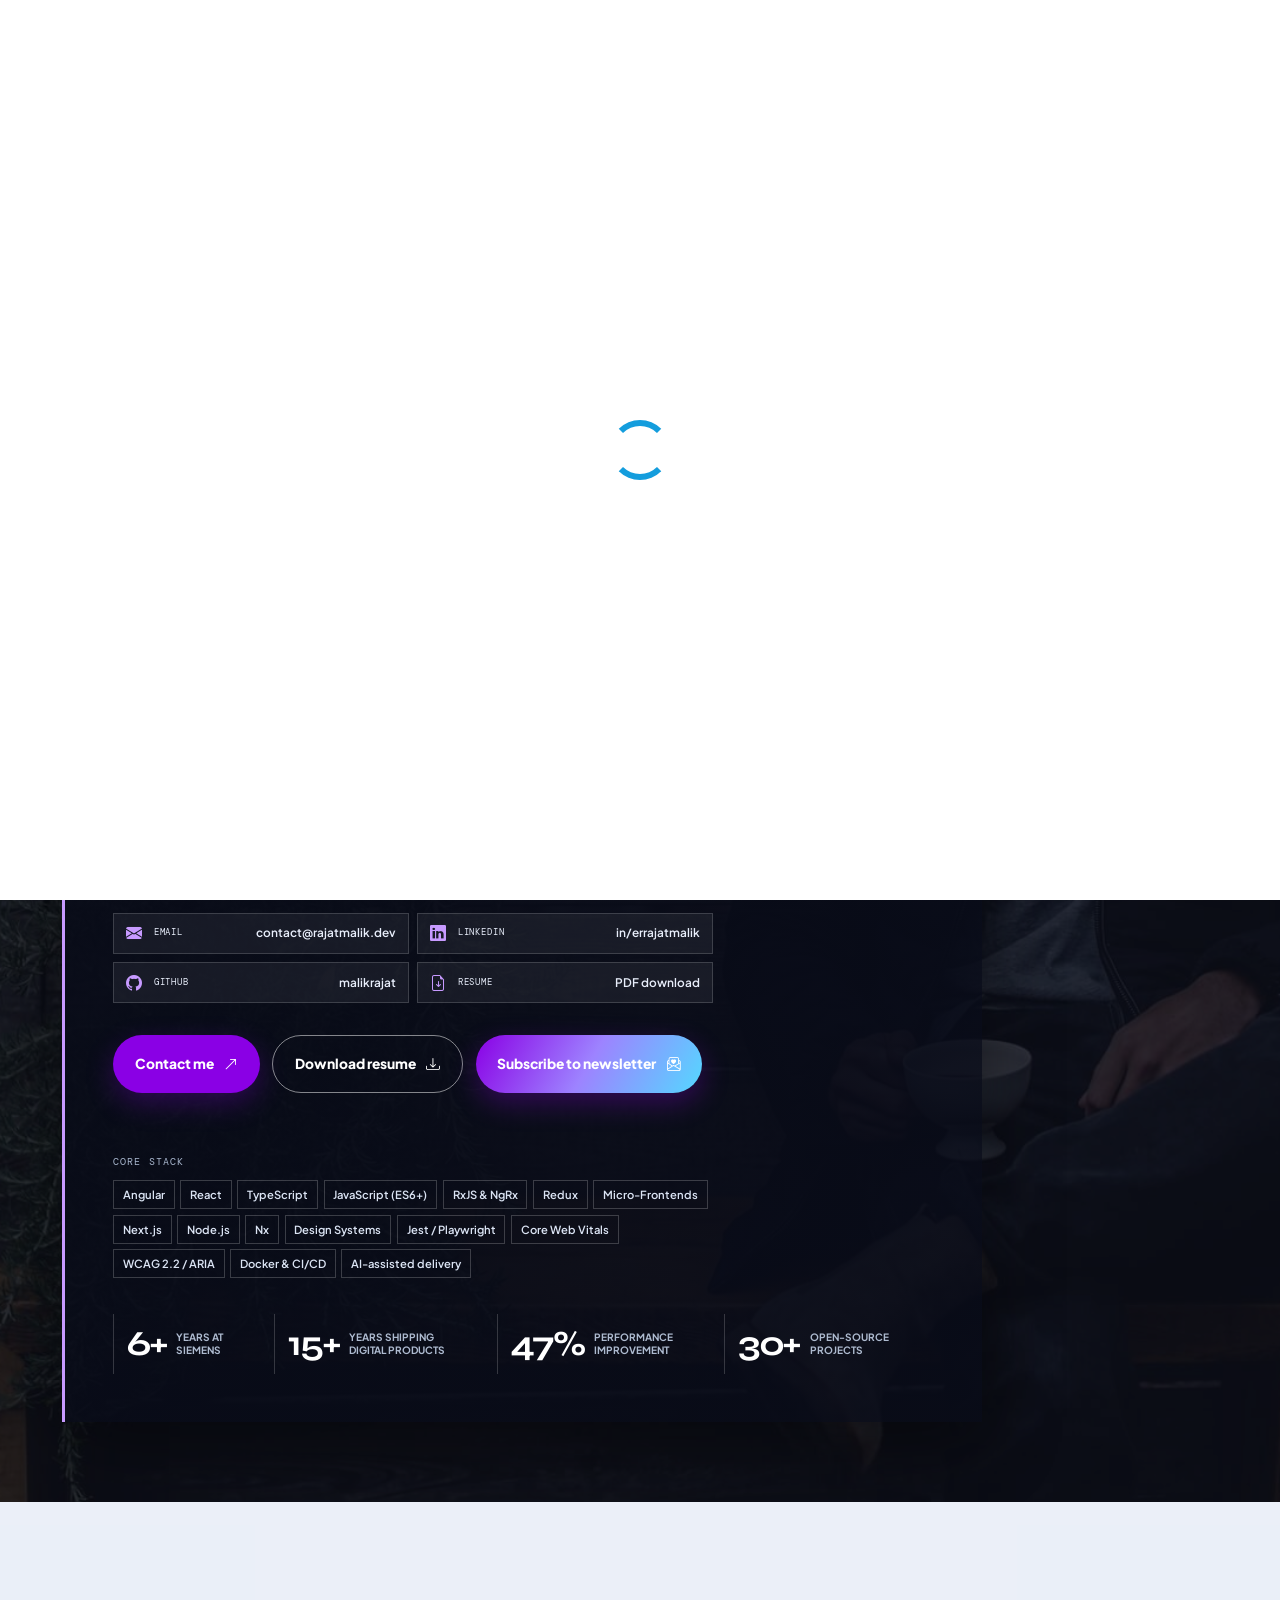
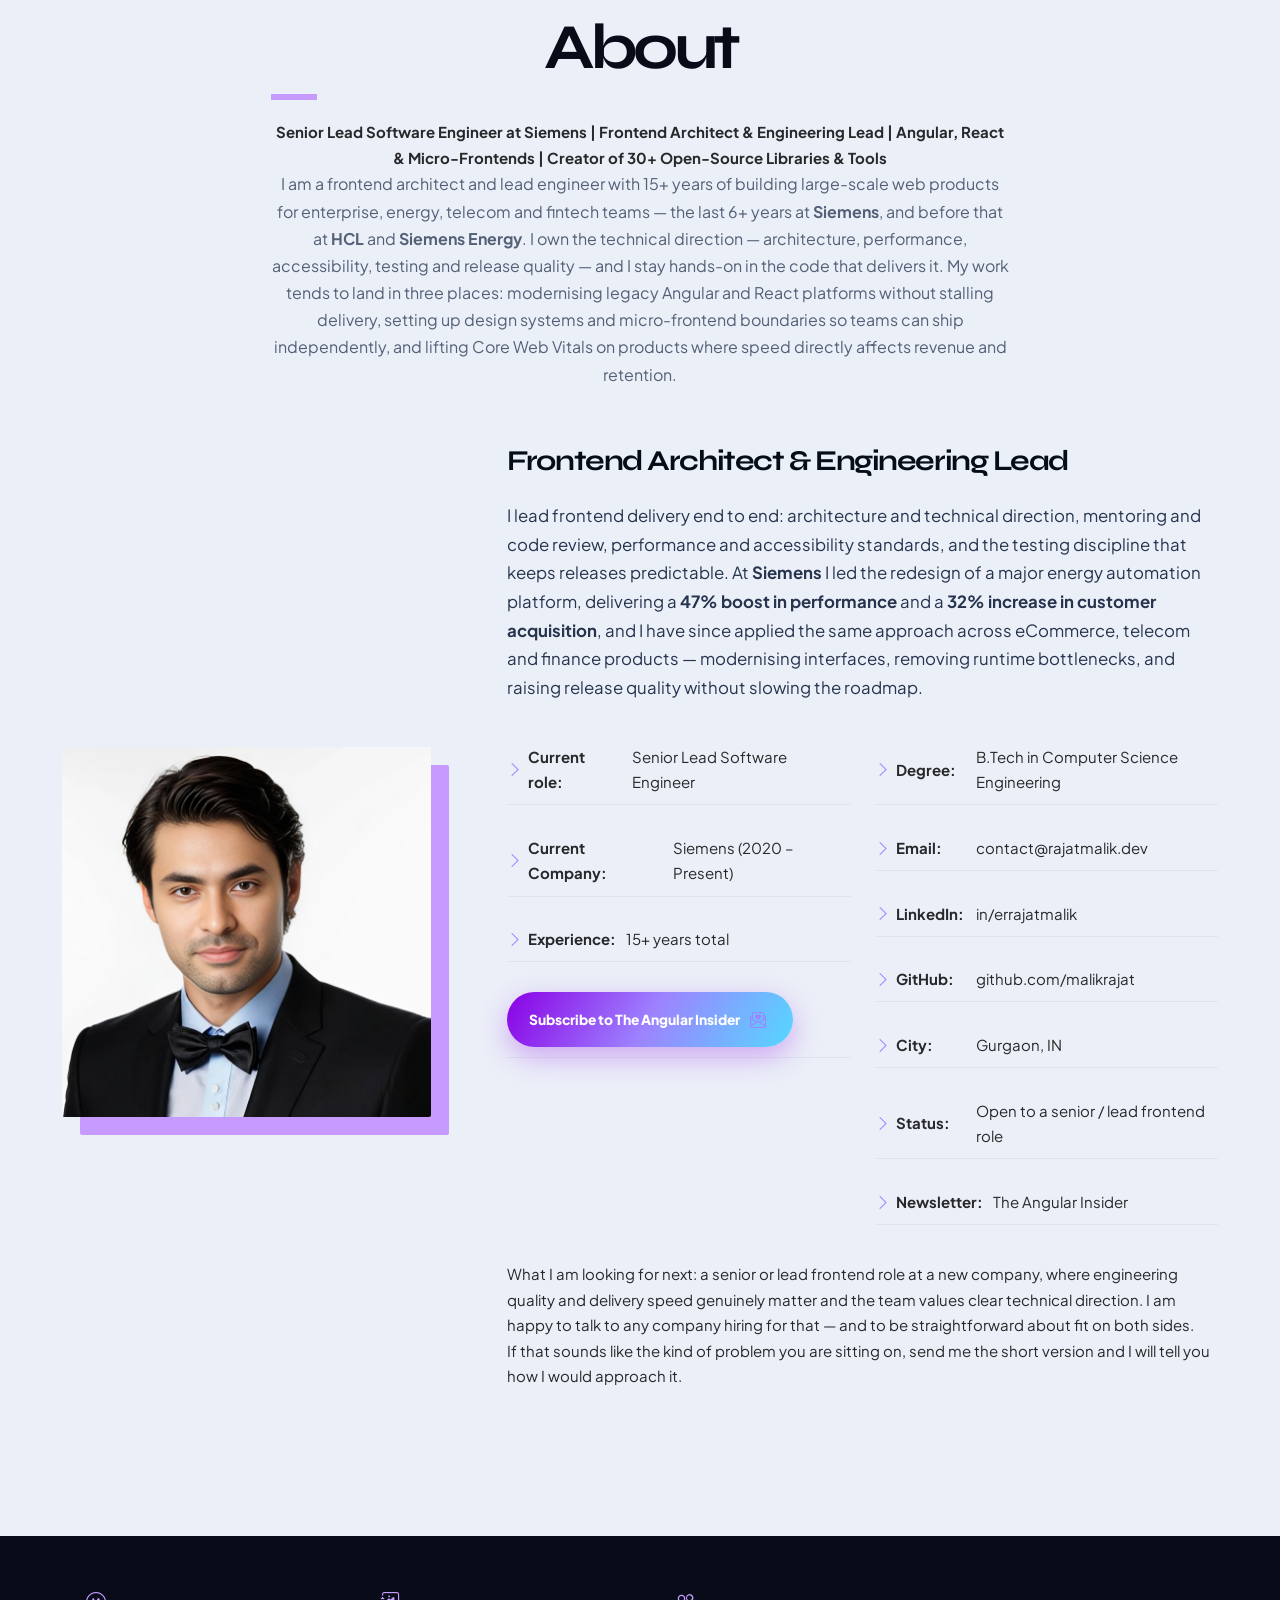
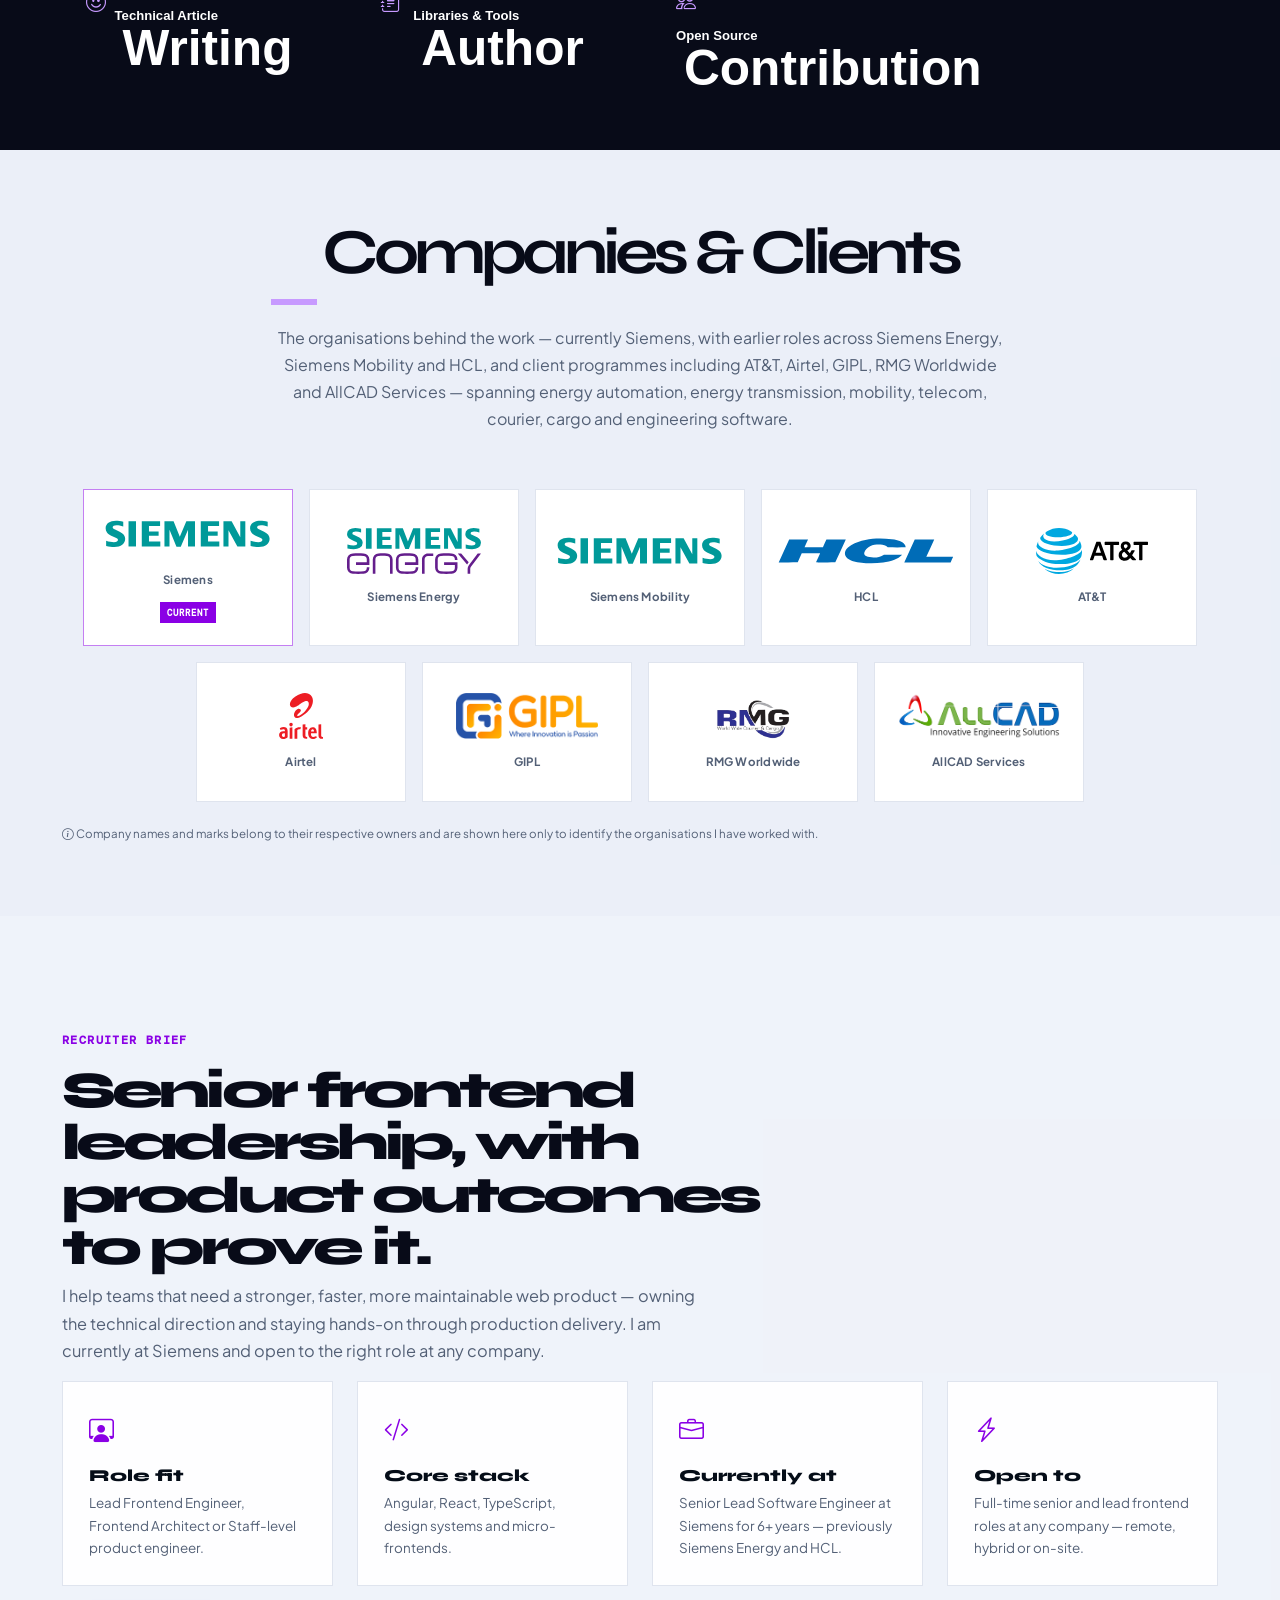
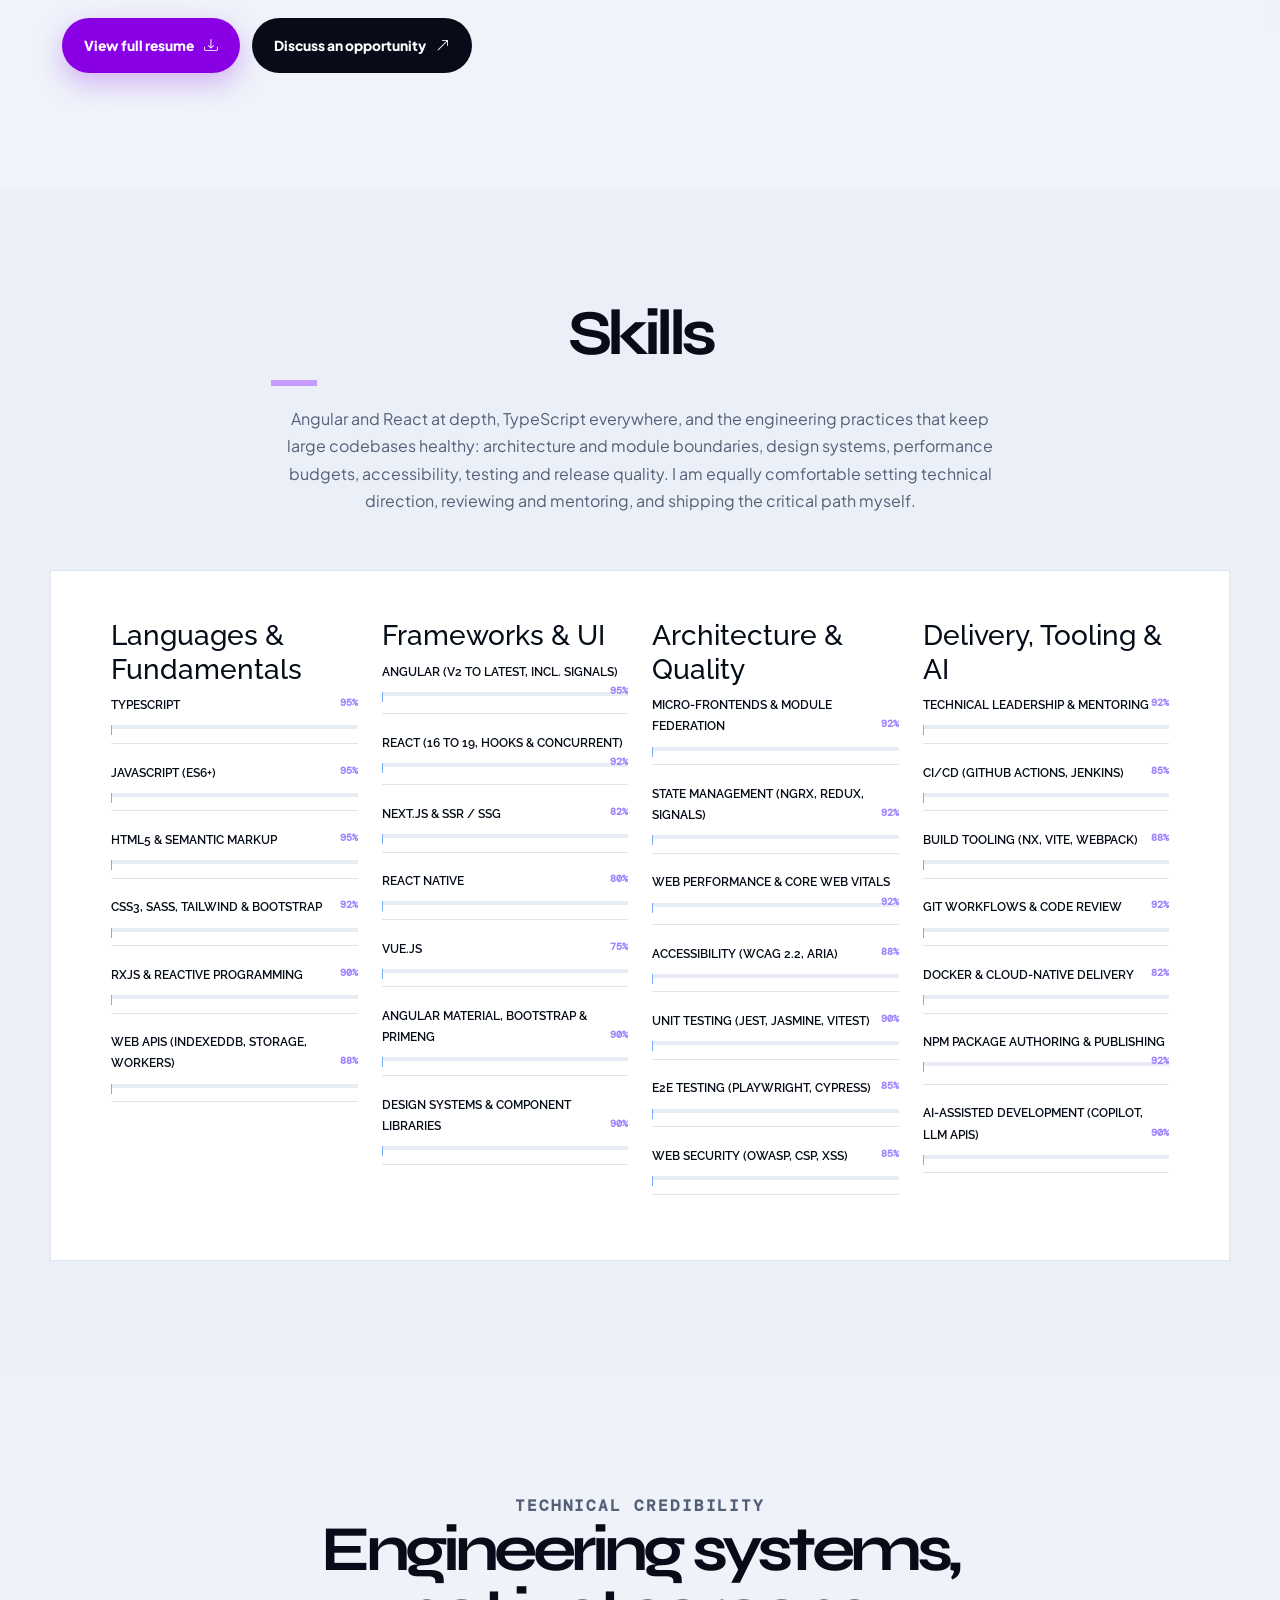
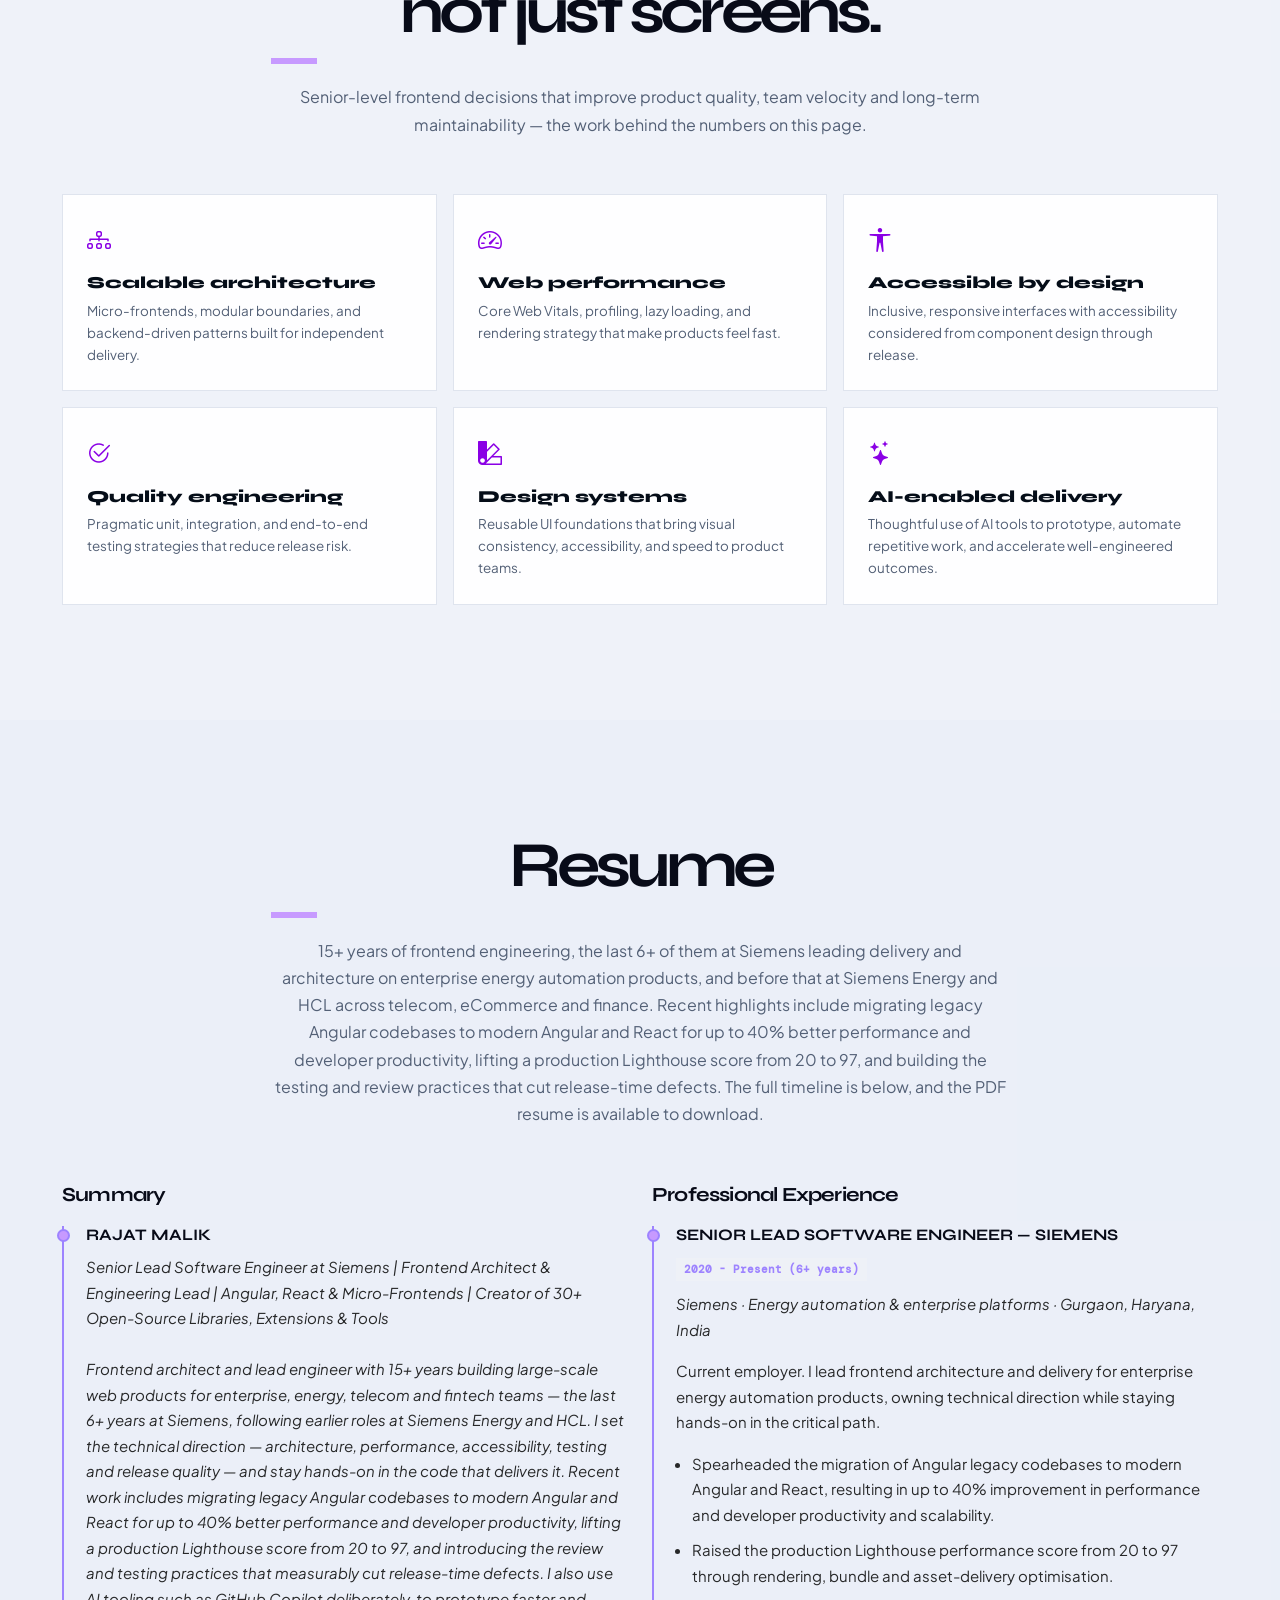
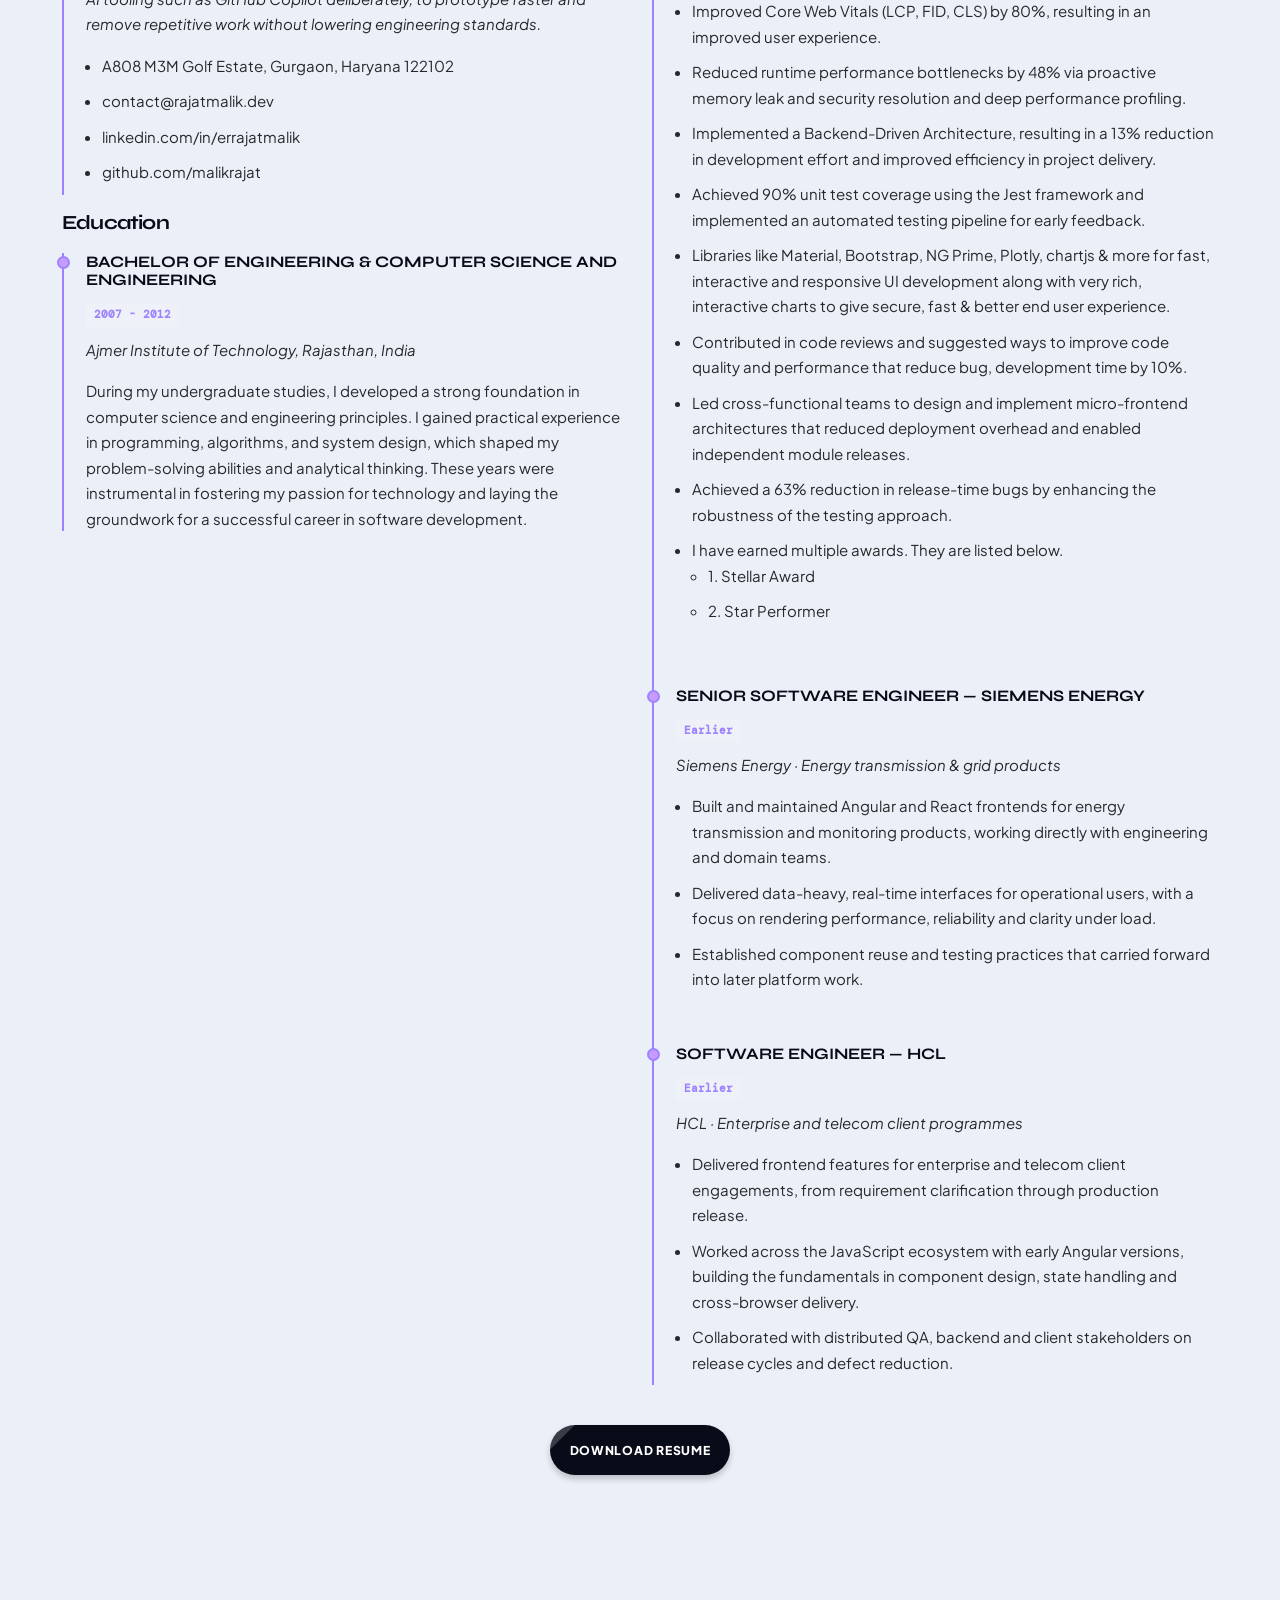
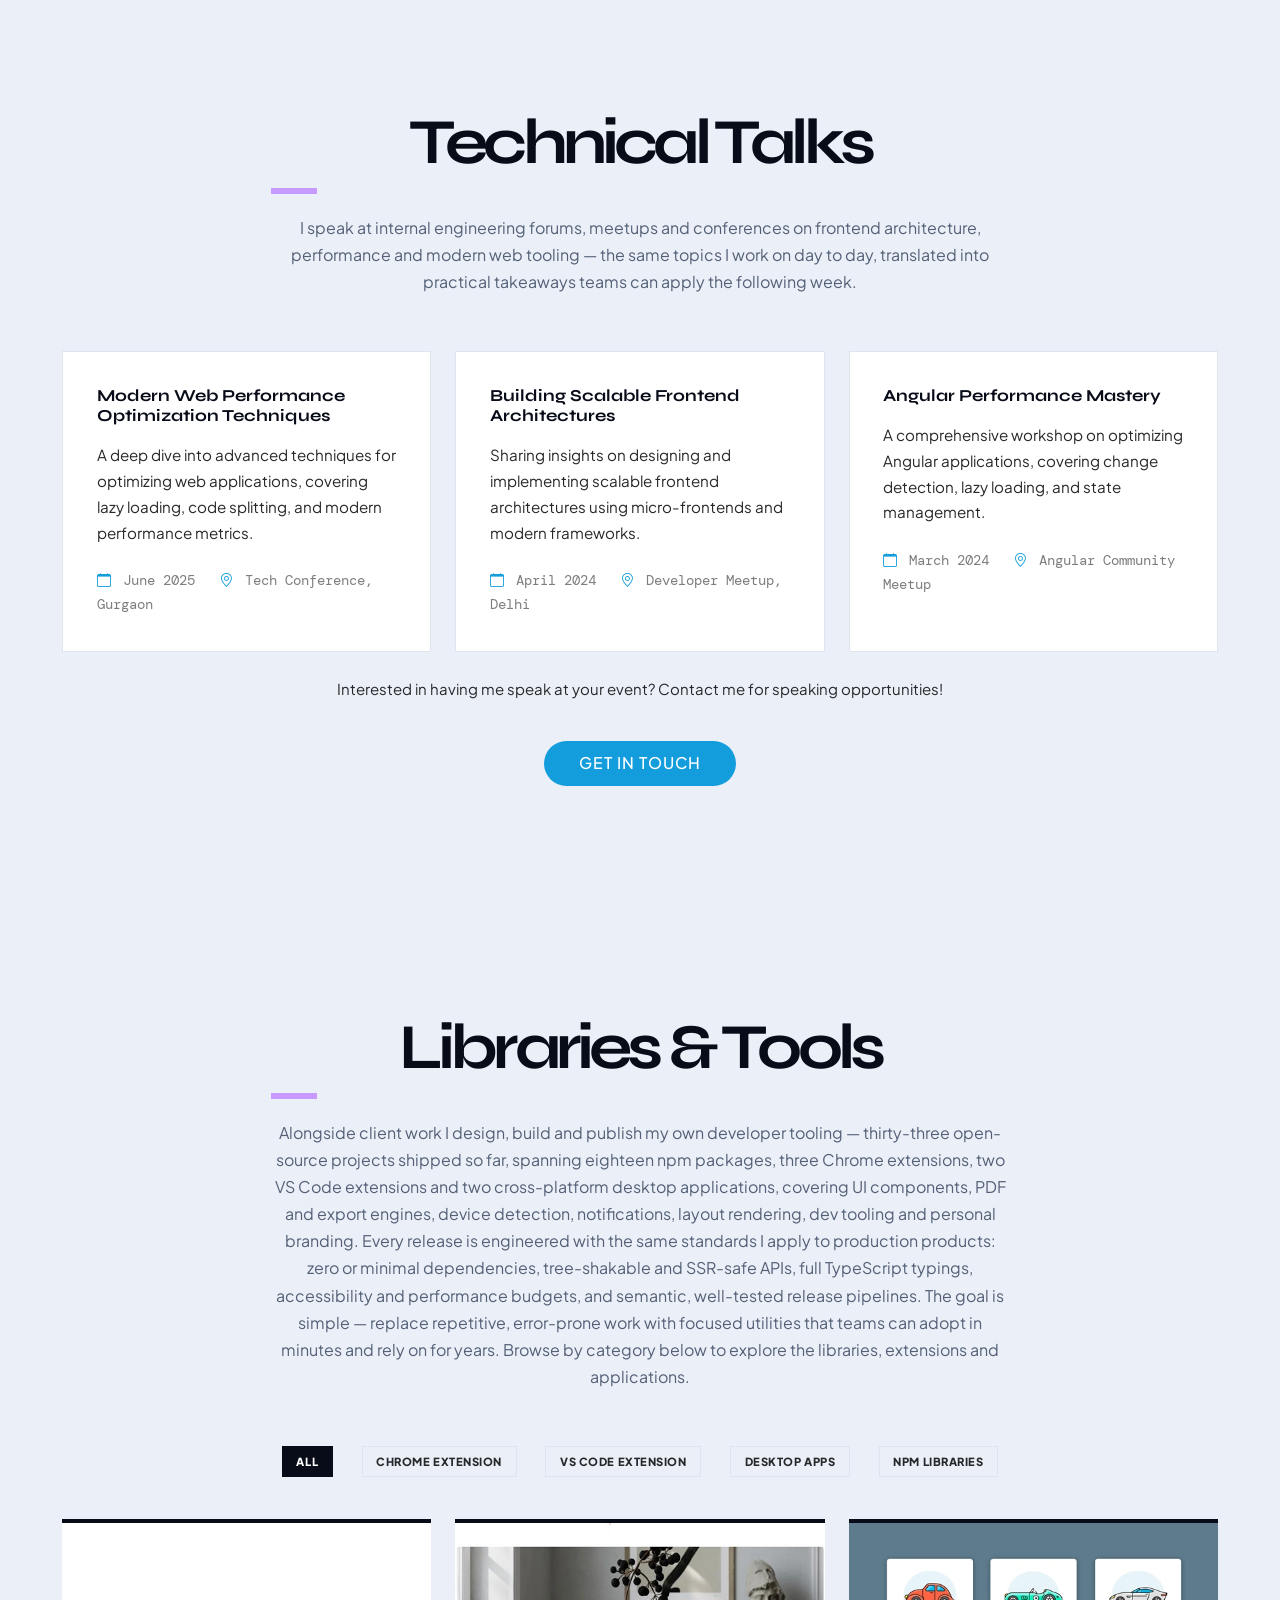
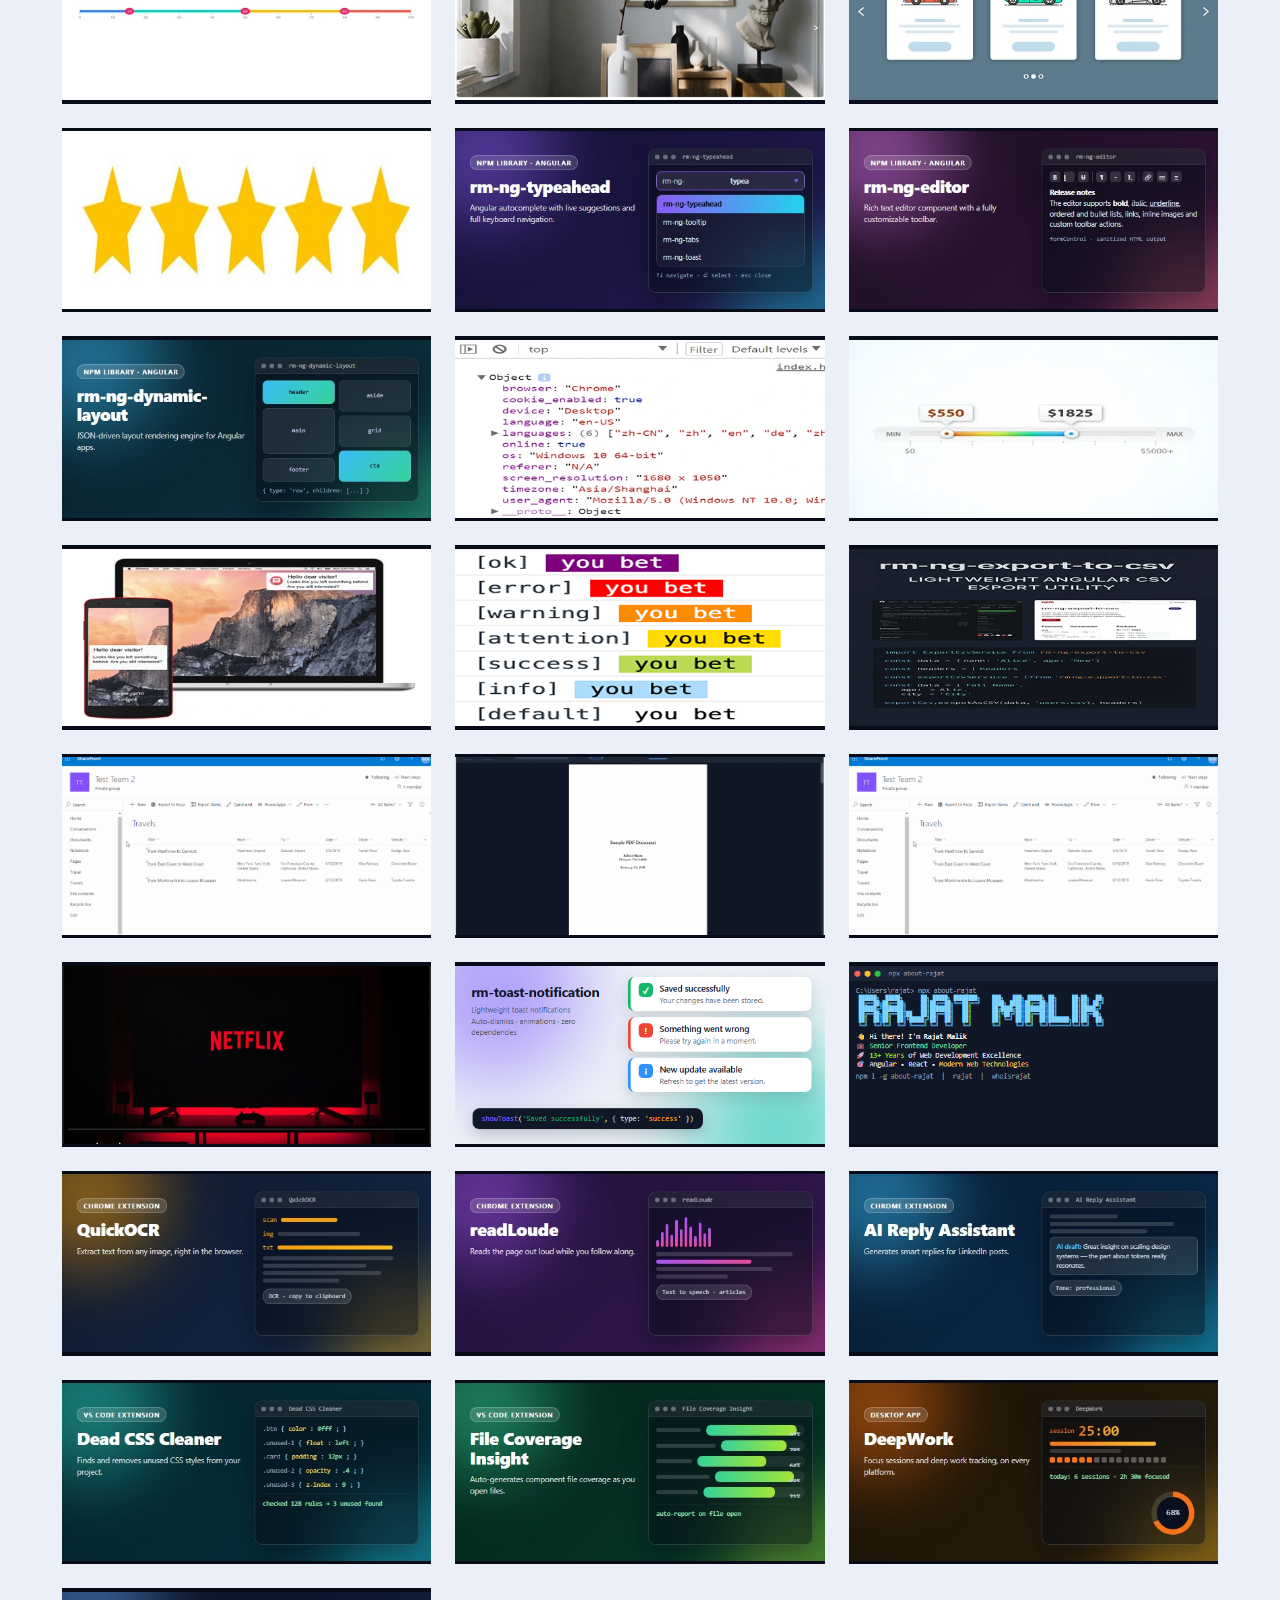
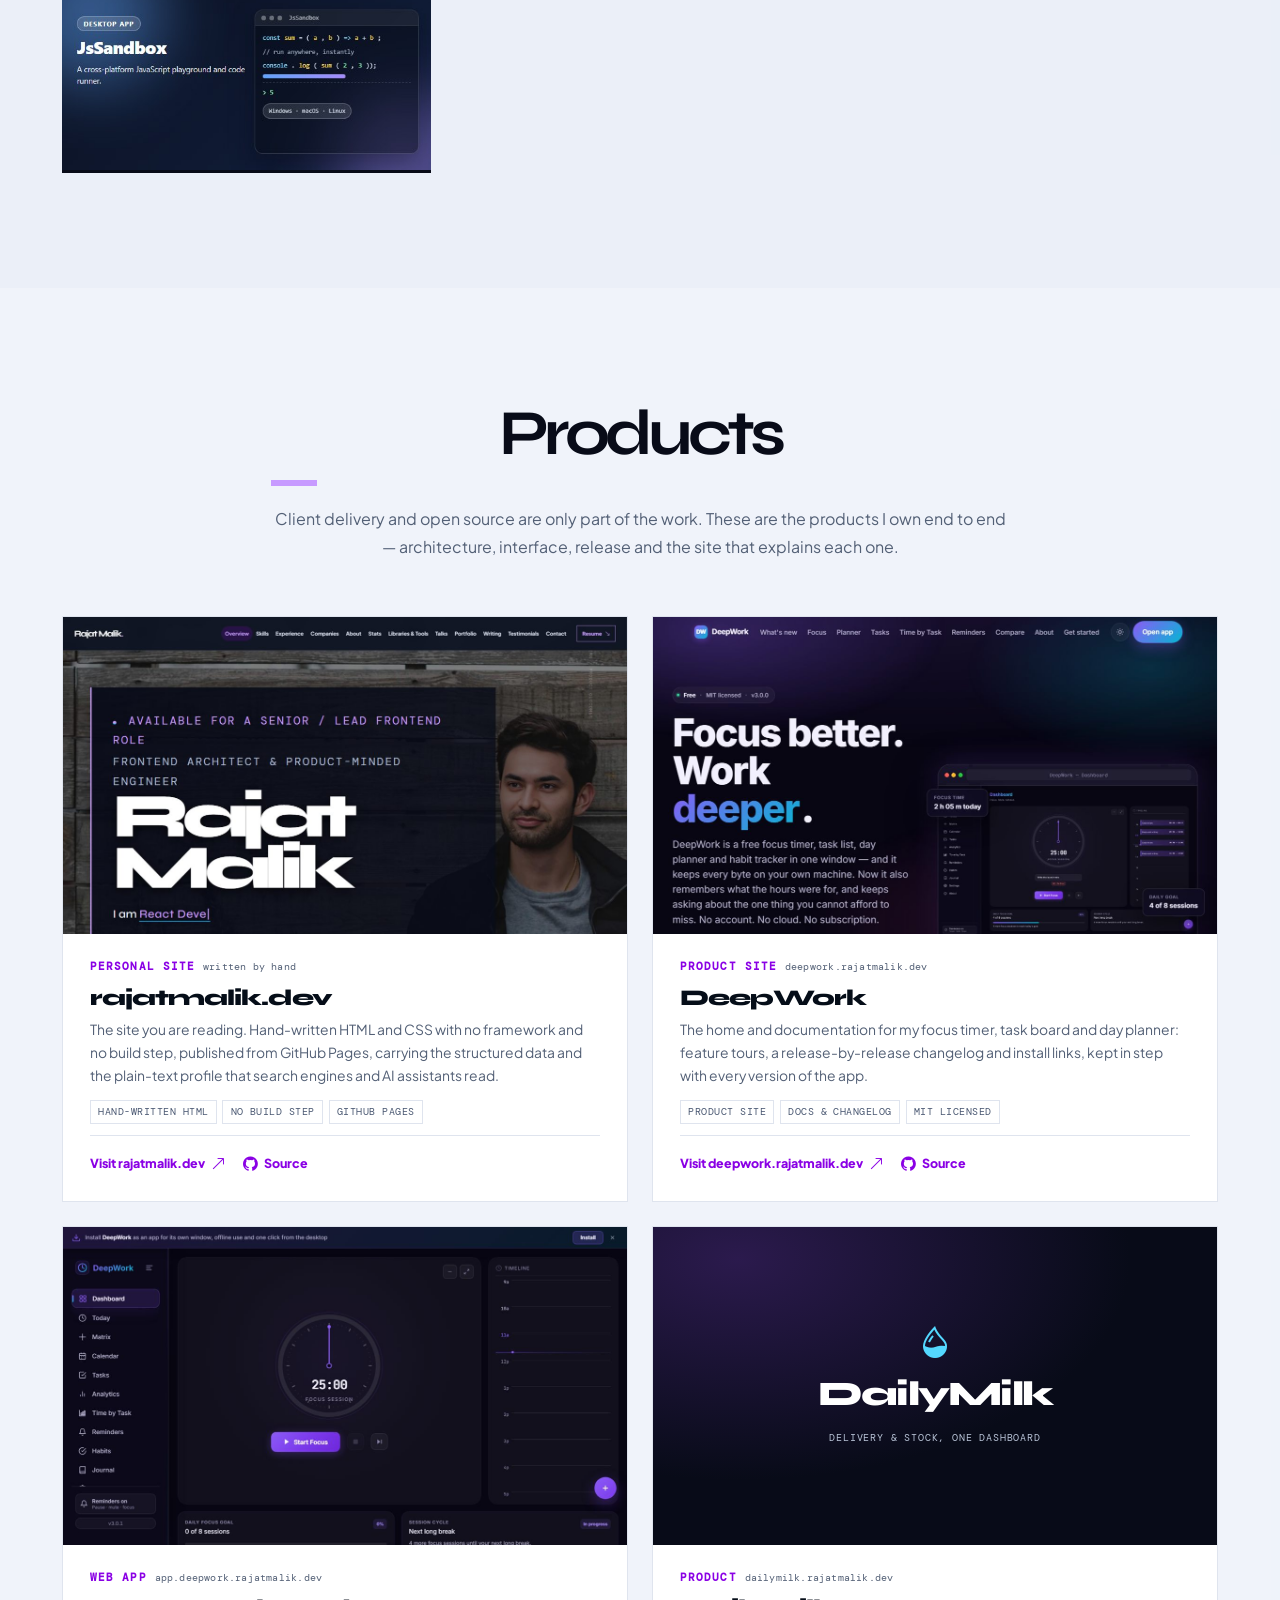
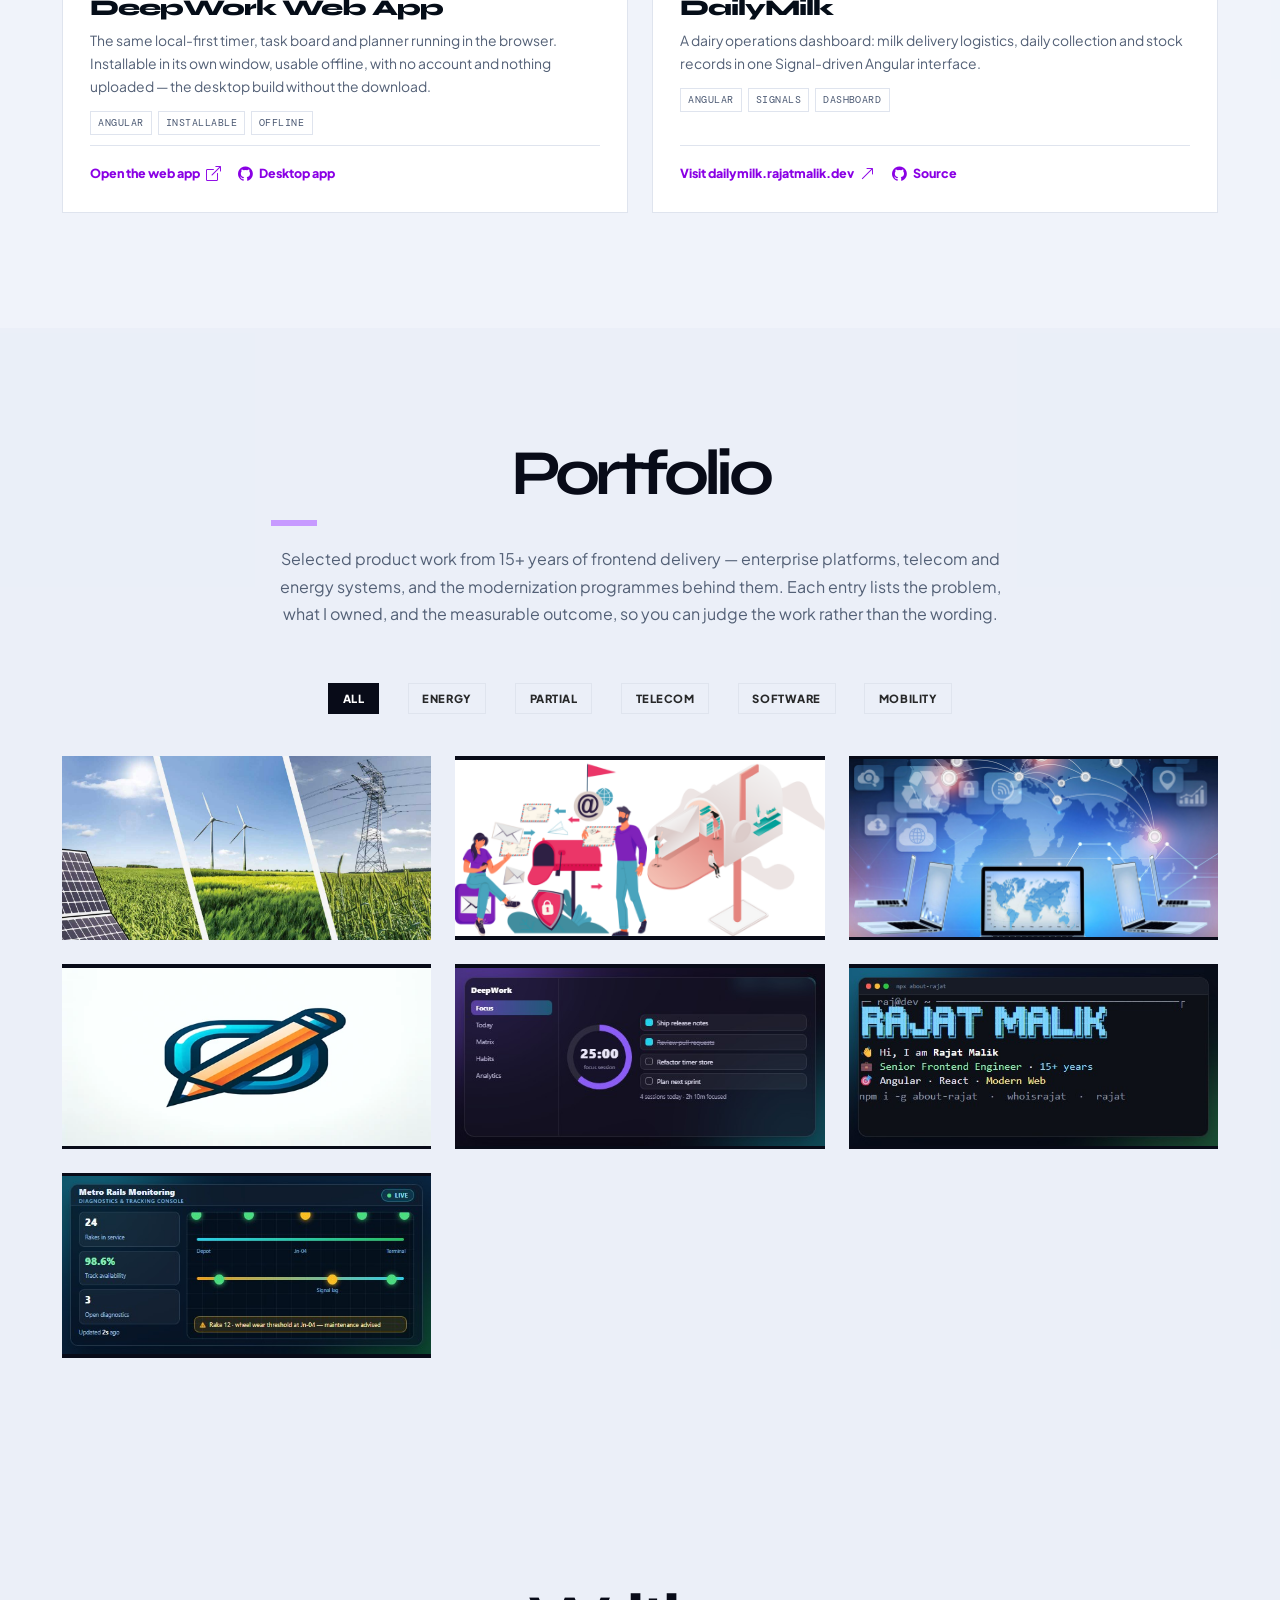
==== index.html @ 810459f3 "Add Google site verification meta tag Add the Google Search Console verification token to the page m" ====
<!DOCTYPE html>
<html lang="en">

<head>
  <meta charset="utf-8">
  <meta content="width=device-width, initial-scale=1.0" name="viewport">
  <title>Resume - Rajat Malik - Senior Lead Software Engineer at Siemens</title>
  <meta name="description"
    content="Rajat Malik – Senior Lead Software Engineer at Siemens with 6+ years in energy automation, and 15+ years overall building enterprise web products. Frontend architect specializing in Angular, React and Micro-Frontends, AI-assisted development and product innovation. Creator of 30+ open-source libraries, extensions and developer tools, technical writer of 150+ articles, and recognized at Product Jam 2025 for AI-powered prototyping. Looking for the next senior or lead frontend role at a new company.">
  <meta name="keywords"
    content="Rajat Malik, Rajat Malik Siemens, Senior Lead Software Engineer Siemens, Frontend Developer, Frontend Architect, Lead Software Engineer, Angular, React, Redux, TypeScript, JavaScript, Node.js, Nx, Micro Frontend, Microservices, AWS, Docker, UI/UX, Web Performance Optimization, Responsive Design, AI-assisted Development, Generative AI, ChatGPT, GitHub Copilot, Prompt Engineering, Product Innovation with AI, Cloud-native Applications, Agile Development, REST APIs, Unit Testing, Jest, Jasmine, Karma, Playwright, Tailwind CSS, Bootstrap, IndexedDB, Web Security, Accessibility, Performance Optimization, Scalable Web Applications, IoT Applications, eCommerce Development, Enterprise Applications, Energy Automation, Siemens Energy, HCL, HCLTech, Finance Applications, Open Source Contributor, Technical Blogger, Angular Libraries, NPM Packages, Chrome Extensions, VS Code Extensions, Cross-Platform Desktop Apps, Developer Tooling, Tech Talks, Software Engineering Leader, Delhi India Developer, Software Engineer with 15+ years experience">
  <link href="https://rajatmalik.dev/" rel="canonical">
  <meta content="Rajat Malik" property="og:title">
  <meta
    content="Senior Lead Software Engineer at Siemens | Frontend Architect (Angular, React, Micro-Frontends) | 15+ years"
    property="og:description">
  <meta content="https://rajatmalik.dev/" property="og:url">
  <meta content="profile" property="og:type">
  <meta content="summary_large_image" name="twitter:card">
  <meta content="@er_rajatmalik" name="twitter:creator">
  <meta content="@er_rajatmalik" name="twitter:site">
  <meta content="Rajat Malik" name="twitter:title">
  <meta
    content="Senior Lead Software Engineer at Siemens | Frontend Architect (Angular, React, Micro-Frontends) | 15+ years"
    name="twitter:description">
  <meta content="https://rajatmalik.dev/assets/img/post.png" name="twitter:image">
  <meta content="Rajat Malik - Senior Lead Software Engineer and Frontend Architect" name="twitter:image:alt">
  <meta
    content="index, follow, max-image-preview:large, max-snippet:-1, max-video-preview:-1"
    name="robots">
  <meta content="index, follow, max-image-preview:large, max-snippet:-1" name="googlebot">
  <meta content="Rajat Malik" name="author">
  <meta content="Rajat Malik" property="og:site_name">
  <meta content="en" property="og:locale">
  <meta content="https://rajatmalik.dev/assets/img/post.png" property="og:image">
  <meta content="image/png" property="og:image:type">
  <meta content="840" property="og:image:width">
  <meta content="400" property="og:image:height">
  <meta content="Rajat Malik - Senior Lead Software Engineer and Frontend Architect" property="og:image:alt">
  <meta name="google-site-verification" content="lTgQD1uJlZUR7Iqd2vCEJ54on_Gtxdhb-zX2o-NGDJQ" />

  <!-- A plain-text profile for assistants and answer engines, discoverable from
       the markup as well as from robots.txt. Not a standard link relation, so
       anything that does not know it ignores it harmlessly. -->
  <link href="llms.txt" rel="alternate" type="text/plain" title="Rajat Malik - profile for language models">

  <!-- Structured data as one connected graph: the person, the page that
       introduces him, and the site it belongs to. Every value is a fact the page
       itself states; nothing is rated or invented. -->
  <script type="application/ld+json">
    {
      "@context": "https://schema.org",
      "@graph": [
        {
          "@type": "Person",
          "@id": "https://rajatmalik.dev/#person",
          "name": "Rajat Malik",
          "url": "https://rajatmalik.dev/",
          "image": "https://rajatmalik.dev/assets/img/my-profile-img.jpg",
          "jobTitle": "Senior Lead Software Engineer",
          "description": "Senior Lead Software Engineer at Siemens and frontend architect with more than 15 years building enterprise web products. Creator of 30+ open-source libraries and developer tools and a technical writer of 150+ articles.",
          "worksFor": {
            "@type": "Organization",
            "name": "Siemens"
          },
          "address": {
            "@type": "PostalAddress",
            "addressLocality": "Gurgaon",
            "addressCountry": "IN"
          },
          "alumniOf": {
            "@type": "CollegeOrUniversity",
            "name": "Ajmer Institute of Technology"
          },
          "knowsAbout": [
            "Angular",
            "React",
            "TypeScript",
            "JavaScript",
            "Micro-frontends",
            "Design systems",
            "Web performance",
            "Core Web Vitals",
            "Accessibility",
            "WCAG 2.2",
            "Nx",
            "Node.js",
            "Testing",
            "Developer tooling"
          ],
          "sameAs": [
            "https://www.linkedin.com/in/errajatmalik/",
            "https://github.com/malikrajat",
            "https://www.npmjs.com/~rajatmalik",
            "https://medium.com/@codewithrajat",
            "https://dev.to/codewithrajat",
            "https://codewithrajat.substack.com/",
            "https://twitter.com/er_rajatmalik"
          ]
        },
        {
          "@type": "ProfilePage",
          "@id": "https://rajatmalik.dev/#profile",
          "url": "https://rajatmalik.dev/",
          "name": "Rajat Malik - Senior Lead Software Engineer and Frontend Architect",
          "inLanguage": "en",
          "isPartOf": { "@id": "https://rajatmalik.dev/#website" },
          "mainEntity": { "@id": "https://rajatmalik.dev/#person" }
        },
        {
          "@type": "WebSite",
          "@id": "https://rajatmalik.dev/#website",
          "url": "https://rajatmalik.dev/",
          "name": "Rajat Malik",
          "description": "The portfolio of Rajat Malik: senior lead software engineer, frontend architect, open-source author and technical writer.",
          "inLanguage": "en",
          "publisher": { "@id": "https://rajatmalik.dev/#person" }
        }
      ]
    }
  </script>


  <!-- Favicons -->
  <link href="assets/img/favicon.ico" rel="icon" sizes="any">
  <link href="assets/img/icon-192.png" rel="icon" type="image/png" sizes="192x192">
  <link href="assets/img/icon-512.png" rel="icon" type="image/png" sizes="512x512">
  <link href="assets/img/apple-touch-icon.png" rel="apple-touch-icon" sizes="180x180">
  <meta content="#080b18" name="theme-color">

  <!-- Fonts -->
  <link href="https://fonts.googleapis.com" rel="preconnect">
  <link crossorigin href="https://fonts.gstatic.com" rel="preconnect">
  <link
    href="https://fonts.googleapis.com/css2?family=Roboto:ital,wght@0,100;0,300;0,400;0,500;0,700;0,900;1,100;1,300;1,400;1,500;1,700;1,900&family=Poppins:ital,wght@0,100;0,200;0,300;0,400;0,500;0,600;0,700;0,800;0,900;1,100;1,200;1,300;1,400;1,500;1,600;1,700;1,800;1,900&family=Raleway:ital,wght@0,100;0,200;0,300;0,400;0,500;0,600;0,700;0,800;0,900;1,100;1,200;1,300;1,400;1,500;1,600;1,700;1,800;1,900&display=swap"
    rel="stylesheet">

  <!-- Vendor CSS Files -->
  <link
    href="https://fonts.googleapis.com/css2?family=DM+Mono&family=Plus+Jakarta+Sans:wght@400;500;600;700;800&family=Syne:wght@500;600;700;800&display=swap"
    rel="stylesheet">
  <link href="assets/vendor/bootstrap/css/bootstrap.min.css" rel="stylesheet">
  <link href="assets/vendor/bootstrap-icons/bootstrap-icons.css" rel="stylesheet">
  <link href="assets/vendor/aos/aos.css" rel="stylesheet">
  <link href="assets/vendor/glightbox/css/glightbox.min.css" rel="stylesheet">
  <link href="assets/vendor/swiper/swiper-bundle.min.css" rel="stylesheet">

  <!-- Main CSS File -->
  <link href="assets/css/main.css" rel="stylesheet">
  <link href="assets/css/modern.css?v=20260917-1" rel="stylesheet">
  <link href="assets/css/site-extras.css?v=4" rel="stylesheet">


</head>

<body class="index-page">

  <a class="skip-link" href="#main-content">Skip to content</a>
  <canvas class="fluid-canvas" id="fluid" aria-hidden="true"></canvas>

  <header class="header dark-background d-flex flex-column" id="header">
    <i class="header-toggle d-xl-none bi bi-list"></i>

    <div class="profile-img">
      <img alt="" class="img-fluid rounded-circle" src="assets/img/my-profile-img.jpg">
    </div>

    <a class="logo d-flex align-items-center justify-content-center" href="/">
      <!-- Uncomment the line below if you also wish to use an image logo -->
      <img src="assets/img/logo-rm-128.png" alt="Rajat Malik logo">
      <h1 class="sitename">Rajat Malik</h1>
    </a>

    <div class="social-links text-center">

      <a class="linkedin" href="https://www.linkedin.com/in/errajatmalik/" target="_blank">
        <i class="bi bi-linkedin"></i>
      </a>
      <a class="twitter" href="https://twitter.com/er_rajatmalik" target="_blank">
        <i class="bi bi-twitter-x"></i>
      </a>
      <a class="medium" href="https://medium.com/@codewithrajat" target="_blank">
        <i class="bi bi-medium"></i>
      </a>
      <a class="instagram" href="https://www.instagram.com/er.rajatmalik" target="_blank">
        <i class="bi bi-instagram"></i>
      </a>
      <a class="Github" href="https://github.com/malikrajat" target="_blank">
        <i class="bi bi-github"></i>
      </a>
      <!--        <a class="bluesky" href="https://bsky.app/profile/devrajat" target="_blank"><i class="bi bi-globe"></i></a>-->
    </div>

    <nav class="navmenu" id="navmenu">
      <ul>
        <li><a class="active" href="#hero"><i class="bi bi-house navicon"></i>Overview</a></li>
        <li><a href="#skills"><i class="bi bi-tools navicon"></i> Skills</a></li>
        <li><a href="#resume"><i class="bi bi-file-earmark-text navicon"></i> Experience</a></li>
        <li><a href="#companies"><i class="bi bi-building navicon"></i> Companies</a></li>
        <li><a href="#about"><i class="bi bi-person navicon"></i> About</a></li>
        <li><a href="#stats"><i class="bi bi-graph-up navicon"></i> Stats</a></li>
        <li><a href="#library"><i class="bi bi-book navicon"></i> Libraries &amp; Tools </a></li>
        <li><a href="#products"><i class="bi bi-box-seam navicon"></i> Products</a></li>
        <li><a href="#talks"><i class="bi bi-mic-fill navicon"></i> Talks</a></li>
        <li><a href="#portfolio"><i class="bi bi-images navicon"></i> Portfolio</a></li>
        <li><a href="#services"><i class="bi bi-newspaper navicon"></i> Writing </a></li>
        <li><a href="#testimonials"><i class="bi bi-chat-quote navicon"></i> Testimonials</a></li>
        <li><a href="#contact"><i class="bi bi-envelope navicon"></i> Contact</a></li>
      </ul>
    </nav>

    <div class="header-cta">
      <a class="header-resume" href="./assets/Rajat-JS-React-Angular.pdf" download>
        Resume <i class="bi bi-arrow-down-right"></i>
      </a>
      <p class="header-tagline">Senior Lead Software Engineer at <strong>Siemens</strong></p>
    </div>

  </header>

  <main class="main" id="main-content">

    <!-- Hero Section -->
    <section class="hero section dark-background" id="hero">
      <img alt="" class="" data-aos="fade-in" src="assets/img/hero-bg.png">
      <div class="container" data-aos="fade-up" data-aos-delay="100">
        <div class="hero-copy">
          <p class="hero-kicker"><span></span> Available for a senior / lead frontend role</p>
          <p class="hero-overline">Frontend architect &amp; product-minded engineer</p>
          <h2>Rajat Malik</h2>
          <p class="hero-role">I am <span class="typed"
              data-typed-items="Developer, Frontend Architect, Angular Developer, React Developer, Engineering Lead, Mentor, UI/UX Specialist, Full-stack Developer, Tech Blogger, Open Source contributor, Problem Solver, Innovator">Developer</span><span
              aria-hidden="true" class="typed-cursor typed-cursor--blink"></span><span aria-hidden="true"
              class="typed-cursor typed-cursor--blink"></span></p>
          <p class="hero-intro">I turn complex enterprise problems into fast, accessible products people actually enjoy
            using — and I lead the teams that ship them.</p>

          <!-- Recruiter shortcut: every channel, no scrolling required -->
          <ul class="hero-contact" aria-label="Direct contact details">
            <li>
              <a href="mailto:contact@rajatmalik.dev?subject=Frontend%20role%20/%20project%20enquiry">
                <i class="bi bi-envelope-fill"></i>
                <span class="hero-contact-label">Email</span>
                <span class="hero-contact-value">contact@rajatmalik.dev</span>
              </a>
            </li>
            <li>
              <a href="https://www.linkedin.com/in/errajatmalik/" target="_blank" rel="noopener">
                <i class="bi bi-linkedin"></i>
                <span class="hero-contact-label">LinkedIn</span>
                <span class="hero-contact-value">in/errajatmalik</span>
              </a>
            </li>
            <li>
              <a href="https://github.com/malikrajat" target="_blank" rel="noopener">
                <i class="bi bi-github"></i>
                <span class="hero-contact-label">GitHub</span>
                <span class="hero-contact-value">malikrajat</span>
              </a>
            </li>
            <li>
              <a href="./assets/Rajat-JS-React-Angular.pdf" download>
                <i class="bi bi-file-earmark-arrow-down"></i>
                <span class="hero-contact-label">Resume</span>
                <span class="hero-contact-value">PDF download</span>
              </a>
            </li>
          </ul>

          <div class="hero-actions">
            <a class="button button-primary" href="#contact">Contact me <i class="bi bi-arrow-up-right"></i></a>
            <a class="button button-secondary" href="./assets/Rajat-JS-React-Angular.pdf" download>Download resume <i
                class="bi bi-download"></i></a>
            <a class="button button-newsletter"
              href="https://www.linkedin.com/newsletters/the-angular-insider-7370329203935928320" target="_blank"
              rel="noopener">Subscribe to newsletter <i class="bi bi-envelope-paper-heart"></i></a>
          </div>

          <!-- Skills recruiters and ATS screen for first, above the fold -->
          <div class="hero-stack" aria-label="Core skills">
            <span class="hero-stack-title">Core stack</span>
            <ul>
              <li>Angular</li>
              <li>React</li>
              <li>TypeScript</li>
              <li>JavaScript (ES6+)</li>
              <li>RxJS &amp; NgRx</li>
              <li>Redux</li>
              <li>Micro-Frontends</li>
              <li>Next.js</li>
              <li>Node.js</li>
              <li>Nx</li>
              <li>Design Systems</li>
              <li>Jest / Playwright</li>
              <li>Core Web Vitals</li>
              <li>WCAG 2.2 / ARIA</li>
              <li>Docker &amp; CI/CD</li>
              <li>AI-assisted delivery</li>
            </ul>
          </div>

          <div class="hero-proof" aria-label="Career highlights">
            <div><strong>6+</strong><span>years at<br>Siemens</span></div>
            <div><strong>15+</strong><span>years shipping<br>digital products</span></div>
            <div><strong>47%</strong><span>performance<br>improvement</span></div>
            <div><strong>30+</strong><span>open-source<br>projects</span></div>
          </div>
        </div>
      </div>
    </section><!-- /Hero Section -->
    <!-- About Section -->
    <section class="about section" id="about">
      <!-- Section Title -->
      <div class="container section-title" data-aos="fade-up">
        <h2>About</h2>
        <strong>
          Senior Lead Software Engineer at Siemens | Frontend Architect &amp; Engineering Lead | Angular, React &amp;
          Micro-Frontends | Creator of 30+ Open-Source Libraries &amp; Tools
        </strong>
        <p>
          I am a frontend architect and lead engineer with 15+ years of building large-scale web products for
          enterprise, energy, telecom and fintech teams &mdash; the last 6+ years at <strong>Siemens</strong>, and
          before
          that at <strong>HCL</strong> and <strong>Siemens Energy</strong>. I own the technical direction &mdash;
          architecture, performance, accessibility, testing and release quality &mdash; and I stay hands-on in the code
          that delivers it.
          My work tends to land in three places: modernising legacy Angular and React platforms without stalling
          delivery, setting up design systems and micro-frontend boundaries so teams can ship independently, and
          lifting Core Web Vitals on products where speed directly affects revenue and retention.
        </p>
      </div><!-- End Section Title -->
      <div class="container" data-aos="fade-up" data-aos-delay="100">
        <div class="row gy-4 justify-content-center">
          <div class="col-lg-4">
            <img alt="" class="img-fluid" src="assets/img/my-profile-img.jpg">
          </div>
          <div class="col-lg-8 content">
            <h2>Frontend Architect &amp; Engineering Lead</h2>
            <p class="fst-italic py-3">
              I lead frontend delivery end to end: architecture and technical direction, mentoring and code review,
              performance and accessibility standards, and the testing discipline that keeps releases predictable.
              At <strong>Siemens</strong> I led the redesign of a major energy automation platform, delivering a
              <strong>47% boost
                in performance</strong> and a <strong>32% increase in customer acquisition</strong>, and I have since
              applied the same approach across eCommerce, telecom and finance products — modernising interfaces,
              removing runtime bottlenecks, and raising release quality without slowing the roadmap.
            </p>
            <div class="row">
              <div class="col-lg-6">
                <ul>

                  <li><i class="bi bi-chevron-right"></i> <strong>Current role:</strong>
                    <span>Senior Lead Software Engineer</span>
                  </li>
                  <li><i class="bi bi-chevron-right"></i> <strong>Current Company:</strong>
                    <span> Siemens (2020 &ndash; Present)</span>
                  </li>
                  <li><i class="bi bi-chevron-right"></i> <strong>Experience:</strong>
                    <span>15+ years total</span>
                  </li>

                  <li>
                    <span>
                      <a class="button button-newsletter"
                        href="https://www.linkedin.com/newsletters/the-angular-insider-7370329203935928320"
                        target="_blank" rel="noopener">Subscribe to The Angular Insider <i
                          class="bi bi-envelope-paper-heart"></i></a>
                    </span>
                  </li>
                </ul>
              </div>
              <div class="col-lg-6">
                <ul>

                  <li><i class="bi bi-chevron-right"></i> <strong>Degree:</strong> <span>B.Tech in Computer Science
                      Engineering </span>
                  </li>
                  <li><i class="bi bi-chevron-right"></i> <strong>Email:</strong>
                    <span><a href="mailto:contact@rajatmalik.dev">contact@rajatmalik.dev</a></span>
                  </li>
                  <li><i class="bi bi-chevron-right"></i> <strong>LinkedIn:</strong>
                    <span><a href="https://www.linkedin.com/in/errajatmalik/" target="_blank"
                        rel="noopener">in/errajatmalik</a></span>
                  </li>
                  <li><i class="bi bi-chevron-right"></i> <strong>GitHub:</strong>
                    <span><a href="https://github.com/malikrajat" target="_blank"
                        rel="noopener">github.com/malikrajat</a></span>
                  </li>
                  <li><i class="bi bi-chevron-right"></i> <strong>City:</strong>
                    <span>Gurgaon, IN</span>
                  </li>
                  <li><i class="bi bi-chevron-right"></i> <strong>Status:</strong>
                    <span>Open to a senior / lead frontend role</span>
                  </li>
                  <li><i class="bi bi-chevron-right"></i> <strong>Newsletter:</strong>
                    <span><a href="https://www.linkedin.com/newsletters/the-angular-insider-7370329203935928320"
                        target="_blank" rel="noopener">The Angular Insider</a></span>
                  </li>
                </ul>
              </div>
            </div>

            <p class="py-3">
              What I am looking for next: a senior or lead frontend role at a new company, where engineering quality
              and delivery speed genuinely matter and the team values clear technical direction. I am happy to talk
              to any company hiring for that &mdash; and to be straightforward about fit on both sides.
              <br />
              If that sounds like the kind of problem you are sitting on, send me the short version and I will tell
              you how I would approach it.
            </p>
          </div>
        </div>
      </div>
    </section><!-- /About Section -->

    <!-- Stats Section -->
    <section class="stats section" id="stats">
      <div class="container" data-aos="fade-up" data-aos-delay="100">

        <div class="row gy-4">

          <div class="col-lg-3 col-md-6">
            <div class="stats-item">
              <a href="#services">
                <i class="bi bi-emoji-smile"></i>
                <span class="purecounter" data-purecounter-duration="1" data-purecounter-end="150"
                  data-purecounter-start="0"></span>
                <p><strong>Technical Article </strong> <span>Writing</span></p>
              </a>
            </div>
          </div>
          <!-- End Stats Item -->

          <div class="col-lg-3 col-md-6">
            <div class="stats-item">
              <a href="#library">
                <i class="bi bi-journal-richtext"></i>
                <span class="purecounter" data-purecounter-duration="1" data-purecounter-end="30"
                  data-purecounter-start="0"></span>
                <p><strong>Libraries &amp; Tools</strong> <span>Author</span></p>
              </a>
            </div>
          </div>
          <!-- End Stats Item -->

          <!--                <div class="col-lg-3 col-md-6">-->
          <!--                    <div class="stats-item">-->
          <!--                        <i class="bi bi-headset"></i>-->
          <!--                        <span class="purecounter" data-purecounter-duration="1" data-purecounter-end="1453"-->
          <!--                              data-purecounter-start="0"></span>-->
          <!--                        <p><strong>Hours Of Support</strong> <span>aut commodi quaerat</span></p>-->
          <!--                    </div>-->
          <!--                </div>-->
          <!-- End Stats Item -->

          <div class="col-lg-3 col-md-6">
            <div class="stats-item">
              <i class="bi bi-people"></i>
              <span class="purecounter" data-purecounter-duration="1" data-purecounter-end="6"
                data-purecounter-start="0"></span>
              <p><strong>Open Source </strong> <span> Contribution </span></p>
            </div>
          </div>
          <!-- End Stats Item -->

        </div>

      </div>
    </section>
    <!-- /Stats Section -->

    <!-- Companies & Clients Section -->
    <section class="companies section" id="companies">

      <div class="container section-title" data-aos="fade-up">
        <h2>Companies &amp; Clients</h2>
        <p>The organisations behind the work &mdash; currently Siemens, with earlier roles across Siemens Energy,
          Siemens Mobility and HCL, and client programmes including AT&amp;T, Airtel, GIPL, RMG Worldwide and AllCAD
          Services &mdash; spanning energy automation, energy transmission, mobility, telecom, courier, cargo and
          engineering software.</p>
      </div><!-- End Section Title -->

      <div class="container" data-aos="fade-up" data-aos-delay="100">
        <ul class="company-grid" id="company-grid" aria-label="Companies and clients I have worked with">
          <!-- Rendered by assets/js/companies.js.
               Add an entry there and drop the logo file into assets/img/logos/ -->
        </ul>
        <p class="company-note">
          <i class="bi bi-info-circle"></i>
          Company names and marks belong to their respective owners and are shown here only to identify the
          organisations I have worked with.
        </p>
      </div>

    </section>
    <!-- /Companies & Clients Section -->

    <section class="recruiter-brief section" id="recruiter-brief">
      <div class="container">
        <div class="brief-intro" data-aos="fade-up">
          <p class="section-eyebrow">Recruiter brief</p>
          <h2>Senior frontend leadership, with product outcomes to prove it.</h2>
          <p>I help teams that need a stronger, faster, more maintainable web product &mdash; owning the technical
            direction and staying hands-on through production delivery. I am currently at Siemens and open to the right
            role at any company.</p>
        </div>
        <div class="row g-4">
          <div class="col-md-6 col-lg-3" data-aos="fade-up" data-aos-delay="100">
            <article class="brief-card"><i class="bi bi-person-workspace"></i>
              <h3>Role fit</h3>
              <p>Lead Frontend Engineer, Frontend Architect or Staff-level product engineer.</p>
            </article>
          </div>
          <div class="col-md-6 col-lg-3" data-aos="fade-up" data-aos-delay="150">
            <article class="brief-card"><i class="bi bi-code-slash"></i>
              <h3>Core stack</h3>
              <p>Angular, React, TypeScript, design systems and micro-frontends.</p>
            </article>
          </div>
          <div class="col-md-6 col-lg-3" data-aos="fade-up" data-aos-delay="200">
            <article class="brief-card"><i class="bi bi-briefcase"></i>
              <h3>Currently at</h3>
              <p>Senior Lead Software Engineer at Siemens for 6+ years &mdash; previously Siemens Energy and HCL.</p>
            </article>
          </div>
          <div class="col-md-6 col-lg-3" data-aos="fade-up" data-aos-delay="250">
            <article class="brief-card"><i class="bi bi-lightning-charge"></i>
              <h3>Open to</h3>
              <p>Full-time senior and lead frontend roles at any company &mdash; remote, hybrid or on-site.</p>
            </article>
          </div>
        </div>
        <div class="brief-actions" data-aos="fade-up"><a class="button button-primary"
            href="./assets/Rajat-JS-React-Angular.pdf" download>View full resume <i class="bi bi-download"></i></a><a
            class="button button-dark" href="#contact">Discuss an opportunity <i class="bi bi-arrow-up-right"></i></a>
        </div>
      </div>
    </section>

    <!-- Skills Section -->
    <section class="skills section light-background" id="skills">

      <!-- Section Title -->
      <div class="container section-title" data-aos="fade-up">
        <h2>Skills</h2>
        <p>Angular and React at depth, TypeScript everywhere, and the engineering practices that keep large codebases
          healthy: architecture and module boundaries, design systems, performance budgets, accessibility, testing and
          release quality. I am equally comfortable setting technical direction, reviewing and mentoring, and shipping
          the critical path myself.</p>
      </div><!-- End Section Title -->

      <div class="container" data-aos="fade-up" data-aos-delay="100">

        <div class="row skills-content skills-animation">

          <div class="col-lg-3">
            <h3 class="resume-title">Languages &amp; Fundamentals</h3>
            <div class="progress">
              <span class="skill"><span>TypeScript</span> <i class="val">95%</i></span>
              <div class="progress-bar-wrap">
                <div aria-valuemax="100" aria-valuemin="0" aria-valuenow="95" class="progress-bar" role="progressbar">
                </div>
              </div>
            </div><!-- End Skills Item -->

            <div class="progress">
              <span class="skill"><span>JavaScript (ES6+)</span> <i class="val">95%</i></span>
              <div class="progress-bar-wrap">
                <div aria-valuemax="100" aria-valuemin="0" aria-valuenow="95" class="progress-bar" role="progressbar">
                </div>
              </div>
            </div><!-- End Skills Item -->

            <div class="progress">
              <span class="skill"><span>HTML5 &amp; semantic markup</span> <i class="val">95%</i></span>
              <div class="progress-bar-wrap">
                <div aria-valuemax="100" aria-valuemin="0" aria-valuenow="95" class="progress-bar" role="progressbar">
                </div>
              </div>
            </div><!-- End Skills Item -->

            <div class="progress">
              <span class="skill"><span>CSS3, Sass, Tailwind &amp; Bootstrap</span> <i class="val">92%</i></span>
              <div class="progress-bar-wrap">
                <div aria-valuemax="100" aria-valuemin="0" aria-valuenow="92" class="progress-bar" role="progressbar">
                </div>
              </div>
            </div><!-- End Skills Item -->

            <div class="progress">
              <span class="skill"><span>RxJS &amp; reactive programming</span> <i class="val">90%</i></span>
              <div class="progress-bar-wrap">
                <div aria-valuemax="100" aria-valuemin="0" aria-valuenow="90" class="progress-bar" role="progressbar">
                </div>
              </div>
            </div><!-- End Skills Item -->

            <div class="progress">
              <span class="skill"><span>Web APIs (IndexedDB, Storage, Workers)</span> <i class="val">88%</i></span>
              <div class="progress-bar-wrap">
                <div aria-valuemax="100" aria-valuemin="0" aria-valuenow="88" class="progress-bar" role="progressbar">
                </div>
              </div>
            </div><!-- End Skills Item -->
          </div>

          <div class="col-lg-3">
            <h3 class="resume-title">Frameworks &amp; UI</h3>
            <div class="progress">
              <span class="skill"><span>Angular (v2 to latest, incl. signals)</span> <i class="val">95%</i></span>
              <div class="progress-bar-wrap">
                <div aria-valuemax="100" aria-valuemin="0" aria-valuenow="95" class="progress-bar" role="progressbar">
                </div>
              </div>
            </div><!-- End Skills Item -->

            <div class="progress">
              <span class="skill"><span>React (16 to 19, hooks &amp; concurrent)</span> <i class="val">92%</i></span>
              <div class="progress-bar-wrap">
                <div aria-valuemax="100" aria-valuemin="0" aria-valuenow="92" class="progress-bar" role="progressbar">
                </div>
              </div>
            </div><!-- End Skills Item -->

            <div class="progress">
              <span class="skill"><span>Next.js &amp; SSR / SSG</span> <i class="val">82%</i></span>
              <div class="progress-bar-wrap">
                <div aria-valuemax="100" aria-valuemin="0" aria-valuenow="82" class="progress-bar" role="progressbar">
                </div>
              </div>
            </div><!-- End Skills Item -->

            <div class="progress">
              <span class="skill"><span>React Native</span> <i class="val">80%</i></span>
              <div class="progress-bar-wrap">
                <div aria-valuemax="100" aria-valuemin="0" aria-valuenow="80" class="progress-bar" role="progressbar">
                </div>
              </div>
            </div><!-- End Skills Item -->

            <div class="progress">
              <span class="skill"><span>Vue.js</span> <i class="val">75%</i></span>
              <div class="progress-bar-wrap">
                <div aria-valuemax="100" aria-valuemin="0" aria-valuenow="75" class="progress-bar" role="progressbar">
                </div>
              </div>
            </div><!-- End Skills Item -->

            <div class="progress">
              <span class="skill"><span>Angular Material, Bootstrap &amp; PrimeNG</span> <i class="val">90%</i></span>
              <div class="progress-bar-wrap">
                <div aria-valuemax="100" aria-valuemin="0" aria-valuenow="90" class="progress-bar" role="progressbar">
                </div>
              </div>
            </div><!-- End Skills Item -->

            <div class="progress">
              <span class="skill"><span>Design systems &amp; component libraries</span> <i class="val">90%</i></span>
              <div class="progress-bar-wrap">
                <div aria-valuemax="100" aria-valuemin="0" aria-valuenow="90" class="progress-bar" role="progressbar">
                </div>
              </div>
            </div><!-- End Skills Item -->
          </div>

          <div class="col-lg-3">
            <h3 class="resume-title">Architecture &amp; Quality</h3>
            <div class="progress">
              <span class="skill"><span>Micro-frontends &amp; module federation</span> <i class="val">92%</i></span>
              <div class="progress-bar-wrap">
                <div aria-valuemax="100" aria-valuemin="0" aria-valuenow="92" class="progress-bar" role="progressbar">
                </div>
              </div>
            </div><!-- End Skills Item -->

            <div class="progress">
              <span class="skill"><span>State management (NgRx, Redux, Signals)</span> <i class="val">92%</i></span>
              <div class="progress-bar-wrap">
                <div aria-valuemax="100" aria-valuemin="0" aria-valuenow="92" class="progress-bar" role="progressbar">
                </div>
              </div>
            </div><!-- End Skills Item -->

            <div class="progress">
              <span class="skill"><span>Web performance &amp; Core Web Vitals</span> <i class="val">92%</i></span>
              <div class="progress-bar-wrap">
                <div aria-valuemax="100" aria-valuemin="0" aria-valuenow="92" class="progress-bar" role="progressbar">
                </div>
              </div>
            </div><!-- End Skills Item -->

            <div class="progress">
              <span class="skill"><span>Accessibility (WCAG 2.2, ARIA)</span> <i class="val">88%</i></span>
              <div class="progress-bar-wrap">
                <div aria-valuemax="100" aria-valuemin="0" aria-valuenow="88" class="progress-bar" role="progressbar">
                </div>
              </div>
            </div><!-- End Skills Item -->

            <div class="progress">
              <span class="skill"><span>Unit testing (Jest, Jasmine, Vitest)</span> <i class="val">90%</i></span>
              <div class="progress-bar-wrap">
                <div aria-valuemax="100" aria-valuemin="0" aria-valuenow="90" class="progress-bar" role="progressbar">
                </div>
              </div>
            </div><!-- End Skills Item -->

            <div class="progress">
              <span class="skill"><span>E2E testing (Playwright, Cypress)</span> <i class="val">85%</i></span>
              <div class="progress-bar-wrap">
                <div aria-valuemax="100" aria-valuemin="0" aria-valuenow="85" class="progress-bar" role="progressbar">
                </div>
              </div>
            </div><!-- End Skills Item -->

            <div class="progress">
              <span class="skill"><span>Web security (OWASP, CSP, XSS)</span> <i class="val">85%</i></span>
              <div class="progress-bar-wrap">
                <div aria-valuemax="100" aria-valuemin="0" aria-valuenow="85" class="progress-bar" role="progressbar">
                </div>
              </div>
            </div><!-- End Skills Item -->
          </div>

          <div class="col-lg-3">
            <h3 class="resume-title">Delivery, Tooling &amp; AI</h3>
            <div class="progress">
              <span class="skill"><span>Technical leadership &amp; mentoring</span> <i class="val">92%</i></span>
              <div class="progress-bar-wrap">
                <div aria-valuemax="100" aria-valuemin="0" aria-valuenow="92" class="progress-bar" role="progressbar">
                </div>
              </div>
            </div><!-- End Skills Item -->

            <div class="progress">
              <span class="skill"><span>CI/CD (GitHub Actions, Jenkins)</span> <i class="val">85%</i></span>
              <div class="progress-bar-wrap">
                <div aria-valuemax="100" aria-valuemin="0" aria-valuenow="85" class="progress-bar" role="progressbar">
                </div>
              </div>
            </div><!-- End Skills Item -->

            <div class="progress">
              <span class="skill"><span>Build tooling (Nx, Vite, Webpack)</span> <i class="val">88%</i></span>
              <div class="progress-bar-wrap">
                <div aria-valuemax="100" aria-valuemin="0" aria-valuenow="88" class="progress-bar" role="progressbar">
                </div>
              </div>
            </div><!-- End Skills Item -->

            <div class="progress">
              <span class="skill"><span>Git workflows &amp; code review</span> <i class="val">92%</i></span>
              <div class="progress-bar-wrap">
                <div aria-valuemax="100" aria-valuemin="0" aria-valuenow="92" class="progress-bar" role="progressbar">
                </div>
              </div>
            </div><!-- End Skills Item -->

            <div class="progress">
              <span class="skill"><span>Docker &amp; cloud-native delivery</span> <i class="val">82%</i></span>
              <div class="progress-bar-wrap">
                <div aria-valuemax="100" aria-valuemin="0" aria-valuenow="82" class="progress-bar" role="progressbar">
                </div>
              </div>
            </div><!-- End Skills Item -->

            <div class="progress">
              <span class="skill"><span>NPM package authoring &amp; publishing</span> <i class="val">92%</i></span>
              <div class="progress-bar-wrap">
                <div aria-valuemax="100" aria-valuemin="0" aria-valuenow="92" class="progress-bar" role="progressbar">
                </div>
              </div>
            </div><!-- End Skills Item -->

            <div class="progress">
              <span class="skill"><span>AI-assisted development (Copilot, LLM APIs)</span> <i class="val">90%</i></span>
              <div class="progress-bar-wrap">
                <div aria-valuemax="100" aria-valuemin="0" aria-valuenow="90" class="progress-bar" role="progressbar">
                </div>
              </div>
            </div><!-- End Skills Item -->
          </div>

        </div>

      </div>

    </section>
    <!-- /Skills Section -->

    <section class="technical-proof section" id="technical-proof">
      <div class="container section-title" data-aos="fade-up">
        <p class="section-eyebrow">Technical credibility</p>
        <h2>Engineering systems, not just screens.</h2>
        <p>Senior-level frontend decisions that improve product quality, team velocity and long-term maintainability
          &mdash; the work behind the numbers on this page.</p>
      </div>
      <div class="container">
        <div class="row g-3">
          <div class="col-md-6 col-lg-4" data-aos="fade-up">
            <div class="proof-item"><i class="bi bi-diagram-3"></i>
              <h3>Scalable architecture</h3>
              <p>Micro-frontends, modular boundaries, and backend-driven patterns built for independent delivery.</p>
            </div>
          </div>
          <div class="col-md-6 col-lg-4" data-aos="fade-up" data-aos-delay="80">
            <div class="proof-item"><i class="bi bi-speedometer2"></i>
              <h3>Web performance</h3>
              <p>Core Web Vitals, profiling, lazy loading, and rendering strategy that make products feel fast.</p>
            </div>
          </div>
          <div class="col-md-6 col-lg-4" data-aos="fade-up" data-aos-delay="160">
            <div class="proof-item"><i class="bi bi-universal-access"></i>
              <h3>Accessible by design</h3>
              <p>Inclusive, responsive interfaces with accessibility considered from component design through release.
              </p>
            </div>
          </div>
          <div class="col-md-6 col-lg-4" data-aos="fade-up">
            <div class="proof-item"><i class="bi bi-check2-circle"></i>
              <h3>Quality engineering</h3>
              <p>Pragmatic unit, integration, and end-to-end testing strategies that reduce release risk.</p>
            </div>
          </div>
          <div class="col-md-6 col-lg-4" data-aos="fade-up" data-aos-delay="80">
            <div class="proof-item"><i class="bi bi-palette2"></i>
              <h3>Design systems</h3>
              <p>Reusable UI foundations that bring visual consistency, accessibility, and speed to product teams.</p>
            </div>
          </div>
          <div class="col-md-6 col-lg-4" data-aos="fade-up" data-aos-delay="160">
            <div class="proof-item"><i class="bi bi-stars"></i>
              <h3>AI-enabled delivery</h3>
              <p>Thoughtful use of AI tools to prototype, automate repetitive work, and accelerate well-engineered
                outcomes.</p>
            </div>
          </div>
        </div>
      </div>
    </section>

    <!-- Resume Section -->
    <section class="resume section" id="resume">

      <!-- Section Title -->
      <div class="container section-title" data-aos="fade-up">
        <h2>Resume</h2>
        <p>15+ years of frontend engineering, the last 6+ of them at Siemens leading delivery and architecture on
          enterprise energy automation products, and before that at Siemens Energy and HCL across telecom,
          eCommerce and finance. Recent highlights include migrating legacy
          Angular codebases to modern Angular and React for up to 40% better performance and developer productivity,
          lifting a production Lighthouse score from 20 to 97, and building the testing and review practices that cut
          release-time defects. The full timeline is below, and the PDF resume is available to download.</p>
      </div>
      <!-- End Section Title -->

      <div class="container">

        <div class="row">

          <div class="col-lg-6" data-aos="fade-up" data-aos-delay="100">
            <h3 class="resume-title">Summary</h3>

            <div class="resume-item pb-0">
              <h4>Rajat Malik</h4>
              <p><em>Senior Lead Software Engineer at Siemens | Frontend Architect &amp; Engineering Lead | Angular,
                  React &amp; Micro-Frontends | Creator of 30+ Open-Source Libraries, Extensions &amp; Tools
                  <br /><br />
                  Frontend architect and lead engineer with 15+ years building large-scale web products for enterprise,
                  energy, telecom and fintech teams &mdash; the last 6+ years at Siemens, following earlier roles at
                  Siemens Energy and HCL. I set the technical direction &mdash; architecture, performance,
                  accessibility, testing and release quality &mdash; and stay hands-on in the code that delivers it.
                  Recent work includes migrating legacy Angular codebases to modern Angular and React for up to 40%
                  better performance and developer productivity, lifting a production Lighthouse score from 20 to 97,
                  and introducing the review and testing practices that measurably cut release-time defects.
                  I also use AI tooling such as GitHub Copilot deliberately, to prototype faster and remove repetitive
                  work without lowering engineering standards.
                </em></p>
              <ul>
                <li>A808 M3M Golf Estate, Gurgaon, Haryana 122102</li>
                <li><a href="mailto:contact@rajatmalik.dev">contact@rajatmalik.dev</a></li>
                <li><a href="https://www.linkedin.com/in/errajatmalik/" target="_blank"
                    rel="noopener">linkedin.com/in/errajatmalik</a></li>
                <li><a href="https://github.com/malikrajat" target="_blank" rel="noopener">github.com/malikrajat</a>
                </li>
              </ul>
            </div><!-- Edn Resume Item -->

            <h3 class="resume-title">Education</h3>
            <div class="resume-item">
              <h4>Bachelor of Engineering &amp; Computer Science and Engineering </h4>
              <h5>2007 - 2012</h5>
              <p><em>Ajmer Institute of Technology, Rajasthan, India</em></p>
              <p>
                During my undergraduate studies, I developed a strong foundation in computer science and engineering
                principles. I gained practical experience in programming, algorithms, and system design, which shaped my
                problem-solving abilities and analytical thinking. These years were instrumental in fostering my passion
                for technology and laying the groundwork for a successful career in software development.
              </p>
            </div><!-- Edn Resume Item -->

          </div>

          <div class="col-lg-6" data-aos="fade-up" data-aos-delay="200">
            <h3 class="resume-title">Professional Experience</h3>
            <div class="resume-item">
              <h4>Senior Lead Software Engineer &mdash; Siemens</h4>
              <h5>2020 - Present (6+ years)</h5>
              <p><em>Siemens &middot; Energy automation &amp; enterprise platforms &middot; Gurgaon, Haryana, India</em>
              </p>
              <p>
                Current employer. I lead frontend architecture and delivery for enterprise energy automation
                products, owning technical direction while staying hands-on in the critical path.
              </p>
              <ul>
                <li>
                  Spearheaded the migration of Angular legacy codebases to modern Angular and React, resulting in up to
                  40%
                  improvement in performance and developer productivity and scalability.
                </li>
                <li>
                  Raised the production Lighthouse performance score from 20 to 97 through rendering, bundle and
                  asset-delivery optimisation.
                </li>
                <li>
                  Improved Core Web Vitals (LCP, FID, CLS) by 80%, resulting in an improved user experience.
                </li>
                <li>
                  Reduced runtime performance bottlenecks by 48% via proactive memory leak and security resolution and
                  deep performance profiling.
                </li>
                <li>
                  Implemented a Backend-Driven Architecture, resulting in a 13% reduction in development effort and
                  improved efficiency in project delivery.
                </li>
                <li>
                  Achieved 90% unit test coverage using the Jest framework and implemented an automated testing pipeline
                  for
                  early feedback.
                </li>
                <li>
                  Libraries like Material, Bootstrap, NG Prime, Plotly, chartjs & more for fast, interactive and
                  responsive UI development along with very rich, interactive charts to give secure, fast & better end
                  user experience.
                </li>
                <li>
                  Contributed in code reviews and suggested ways to improve code quality and performance that reduce
                  bug, development time by 10%.
                </li>
                <li>
                  Led cross-functional teams to design and implement micro-frontend architectures that reduced
                  deployment overhead
                  and enabled independent module releases.
                </li>
                <li>
                  Achieved a 63% reduction in release-time bugs by enhancing the robustness of the testing approach.
                </li>
                <li>
                  I have earned multiple awards. They are listed below.
                  <ul>
                    <li> 1. Stellar Award</li>
                    <li> 2. Star Performer</li>
                  </ul>
                </li>

              </ul>
            </div>
            <!-- Edn Resume Item -->

            <div class="resume-item">
              <h4>Senior Software Engineer &mdash; Siemens Energy</h4>
              <h5>Earlier</h5>
              <p><em>Siemens Energy &middot; Energy transmission &amp; grid products</em></p>
              <ul>
                <li>
                  Built and maintained Angular and React frontends for energy transmission and monitoring products,
                  working directly with engineering and domain teams.
                </li>
                <li>
                  Delivered data-heavy, real-time interfaces for operational users, with a focus on rendering
                  performance, reliability and clarity under load.
                </li>
                <li>
                  Established component reuse and testing practices that carried forward into later platform work.
                </li>
              </ul>
            </div>
            <!-- Edn Resume Item -->

            <div class="resume-item">
              <h4>Software Engineer &mdash; HCL</h4>
              <h5>Earlier</h5>
              <p><em>HCL &middot; Enterprise and telecom client programmes</em></p>
              <ul>
                <li>
                  Delivered frontend features for enterprise and telecom client engagements, from requirement
                  clarification through production release.
                </li>
                <li>
                  Worked across the JavaScript ecosystem with early Angular versions, building the fundamentals in
                  component design, state handling and cross-browser delivery.
                </li>
                <li>
                  Collaborated with distributed QA, backend and client stakeholders on release cycles and defect
                  reduction.
                </li>
              </ul>
            </div>
            <!-- Edn Resume Item -->

            <!--                      <div class="resume-item">-->
            <!--                          <h4>Graphic design specialist</h4>-->
            <!--                          <h5>2007 - 2012</h5>-->
            <!--                          <p><em>Stepping Stone Advertising, New York, NY</em></p>-->
            <!--                          <ul>-->
            <!--                              <li>Developed numerous marketing programs (logos, brochures,infographics, presentations, and-->
            <!--                                  advertisements).-->
            <!--                              </li>-->
            <!--                              <li>Managed up to 5 projects or tasks at a given time while under pressure</li>-->
            <!--                              <li>Recommended and consulted with clients on the most appropriate graphic design</li>-->
            <!--                              <li>Created 4+ design presentations and proposals a month for clients and account managers-->
            <!--                              </li>-->
            <!--                          </ul>-->
            <!--                      </div>-->
            <!-- Edn Resume Item -->

          </div>

        </div>

        <div class="col-md-12 text-center">
          <a href="./assets/Rajat-JS-React-Angular.pdf" download class="download-btn">
            Download Resume
          </a>
        </div>

      </div>

    </section>
    <!-- /Resume Section -->

    <!-- Talks Section -->
    <section class="talks section light-background" id="talks">
      <!-- Section Title -->
      <div class="container section-title" data-aos="fade-up">
        <h2>Technical Talks</h2>
        <p>I speak at internal engineering forums, meetups and conferences on frontend architecture, performance and
          modern web tooling &mdash; the same topics I work on day to day, translated into practical takeaways teams can
          apply the following week.</p>
      </div><!-- End Section Title -->

      <div class="container">
        <div class="row gy-4">
          <div class="col-lg-4 col-md-6" data-aos="fade-up" data-aos-delay="100">
            <div class="card">
              <div class="card-body">
                <h5 class="card-title">Modern Web Performance Optimization Techniques</h5>
                <p class="card-text">A deep dive into advanced techniques for optimizing web applications, covering lazy
                  loading, code splitting, and modern performance metrics.</p>
                <div class="talk-meta">
                  <i class="bi bi-calendar"></i> June 2025
                  <i class="bi bi-geo-alt ms-3"></i> Tech Conference, Gurgaon
                </div>
              </div>
            </div>
          </div>

          <div class="col-lg-4 col-md-6" data-aos="fade-up" data-aos-delay="200">
            <div class="card">
              <div class="card-body">
                <h5 class="card-title">Building Scalable Frontend Architectures</h5>
                <p class="card-text">Sharing insights on designing and implementing scalable frontend architectures
                  using micro-frontends and modern frameworks.</p>
                <div class="talk-meta">
                  <i class="bi bi-calendar"></i> April 2024
                  <i class="bi bi-geo-alt ms-3"></i> Developer Meetup, Delhi
                </div>
              </div>
            </div>
          </div>

          <div class="col-lg-4 col-md-6" data-aos="fade-up" data-aos-delay="300">
            <div class="card">
              <div class="card-body">
                <h5 class="card-title">Angular Performance Mastery</h5>
                <p class="card-text">A comprehensive workshop on optimizing Angular applications, covering change
                  detection, lazy loading, and state management.</p>
                <div class="talk-meta">
                  <i class="bi bi-calendar"></i> March 2024
                  <i class="bi bi-geo-alt ms-3"></i> Angular Community Meetup
                </div>
              </div>
            </div>
          </div>
        </div>

        <div class="text-center mt-4">
          <p>Interested in having me speak at your event? Contact me for speaking opportunities!</p>
          <a href="#contact" class="btn-get-started">Get in Touch</a>
        </div>
      </div>
    </section><!-- End Talks Section -->

    <!-- library Section -->
    <section class="portfolio section light-background" id="library">

      <!-- Section Title -->
      <div class="container section-title" data-aos="fade-up">
        <h2>Libraries &amp; Tools</h2>
        <p>
          Alongside client work I design, build and publish my own developer tooling — thirty-three open-source projects
          shipped so far, spanning eighteen npm packages, three Chrome extensions, two VS Code extensions and two
          cross-platform desktop applications, covering UI components, PDF and export engines, device detection,
          notifications, layout rendering, dev tooling and personal branding.
          Every release is engineered with the same standards I apply to production products: zero or minimal
          dependencies, tree-shakable and SSR-safe APIs, full TypeScript typings, accessibility and performance
          budgets, and semantic, well-tested release pipelines.
          The goal is simple — replace repetitive, error-prone work with focused utilities that teams can adopt in
          minutes and rely on for years.
          Browse by category below to explore the libraries, extensions and applications.
        </p>
      </div><!-- End Section Title -->

      <div class="container">

        <div class="isotope-layout" data-default-filter="*" data-layout="masonry" data-sort="original-order">

          <ul class="portfolio-filters isotope-filters" data-aos="fade-up" data-aos-delay="100">
            <li class="filter-active" data-filter="*">All</li>
            <li data-filter=".filter-chrome">Chrome Extension</li>
            <li data-filter=".filter-vscode">VS Code Extension</li>
            <li data-filter=".filter-desktop">Desktop Apps</li>
            <li data-filter=".filter-library">NPM Libraries</li>
          </ul>
          <!-- End Portfolio Filters -->

          <div class="row gy-4 isotope-container" data-aos="fade-up" data-aos-delay="200">

            <div class="col-lg-4 col-md-6 portfolio-item isotope-item filter-library filter-branding">
              <div class="portfolio-content h-100">
                <img alt="Range Slider" class="img-fluid" src="assets/img/lib/range-slider.webp">
                <div class="portfolio-info">
                  <h4>Range Slider</h4>
                  <p>A lightweight, dependency-free dual-thumb range slider with tooltips, keyboard support and full
                    colour customisation.</p>
                  <a class="glightbox preview-link" data-gallery="library-gallery"
                    href="assets/img/lib/range-slider.webp"
                    title="A highly optimized and fully customizable pure Angular component for value range selection, single and dual thumb, with zero dependencies."><i
                      class="bi bi-zoom-in"></i></a>
                  <a class="details-link" href="https://www.npmjs.com/package/rm-range-slider" target="_blank"
                    title="Range Slider on npm"><i class="bi bi-link-45deg"></i></a>
                </div>
              </div>
            </div>
            <!-- End Library Item -->

            <div class="col-lg-4 col-md-6 portfolio-item isotope-item filter-library filter-branding">
              <div class="portfolio-content h-100">
                <img alt="Rm Carousel" class="img-fluid" src="assets/img/lib/rm-carousel.webp">
                <div class="portfolio-info">
                  <h4>Rm Carousel</h4>
                  <p>A simple, responsive carousel component with touch and drag gestures, lazy loading and zero
                    external dependencies.</p>
                  <a class="glightbox preview-link" data-gallery="library-gallery"
                    href="assets/img/lib/rm-carousel.webp"
                    title="A highly optimized and fully customizable pure Angular standalone carousel component with lazy loading, virtual scrolling and touch support."><i
                      class="bi bi-zoom-in"></i></a>
                  <a class="details-link" href="https://www.npmjs.com/package/rm-carousel" target="_blank"
                    title="Rm Carousel on npm"><i class="bi bi-link-45deg"></i></a>
                </div>
              </div>
            </div>
            <!-- End Library Item -->

            <div class="col-lg-4 col-md-6 portfolio-item isotope-item filter-library filter-branding">
              <div class="portfolio-content h-100">
                <img alt="Rm Image Slider" class="img-fluid" src="assets/img/lib/rm-image-slider.webp">
                <div class="portfolio-info">
                  <h4>Rm Image Slider</h4>
                  <p>A minimal image slider with smooth transitions, lightbox popup and support for YouTube and MP4
                    video sources.</p>
                  <a class="glightbox preview-link" data-gallery="library-gallery"
                    href="assets/img/lib/rm-image-slider.webp"
                    title="An Angular responsive image slider with lightbox popup. Also supports YouTube and MP4 video urls with touch gestures and lazy loading."><i
                      class="bi bi-zoom-in"></i></a>
                  <a class="details-link" href="https://www.npmjs.com/package/rm-image-slider" target="_blank"
                    title="Rm Image Slider on npm"><i class="bi bi-link-45deg"></i></a>
                </div>
              </div>
            </div>
            <!-- End Library Item -->

            <div class="col-lg-4 col-md-6 portfolio-item isotope-item filter-library filter-branding">
              <div class="portfolio-content h-100">
                <img alt="Rm Ng Star Rating" class="img-fluid" src="assets/img/lib/start-ratting.jpg">
                <div class="portfolio-info">
                  <h4>Rm Ng Star Rating</h4>
                  <p>A configurable Angular star rating component with half-star precision, readonly mode and keyboard
                    accessibility.</p>
                  <a class="glightbox preview-link" data-gallery="library-gallery"
                    href="assets/img/lib/start-ratting.jpg"
                    title="A fully customizable and feature-rich Angular standalone component for advanced star ratings with half-star precision and responsive design."><i
                      class="bi bi-zoom-in"></i></a>
                  <a class="details-link" href="https://www.npmjs.com/package/rm-ng-star-rating" target="_blank"
                    title="Rm Ng Star Rating on npm"><i class="bi bi-link-45deg"></i></a>
                </div>
              </div>
            </div>
            <!-- End Library Item -->

            <div class="col-lg-4 col-md-6 portfolio-item isotope-item filter-library filter-branding">
              <div class="portfolio-content h-100">
                <img alt="rm-ng-typeahead" class="img-fluid" src="assets/img/lib/rm-ng-typeahead.jpg">
                <div class="portfolio-info">
                  <h4>rm-ng-typeahead</h4>
                  <p>An Angular autocomplete and typeahead component with search suggestions and full keyboard
                    navigation.</p>
                  <a class="glightbox preview-link" data-gallery="library-gallery"
                    href="assets/img/lib/rm-ng-typeahead.jpg"
                    title="An Angular autocomplete and typeahead component with search suggestions and full keyboard navigation."><i
                      class="bi bi-zoom-in"></i></a>
                  <a class="details-link" href="https://github.com/malikrajat/rm-ng-typeahead" target="_blank"
                    title="rm-ng-typeahead on GitHub"><i class="bi bi-github"></i></a>
                </div>
              </div>
            </div>
            <!-- End Library Item -->

            <div class="col-lg-4 col-md-6 portfolio-item isotope-item filter-library filter-branding">
              <div class="portfolio-content h-100">
                <img alt="rm-ng-editor" class="img-fluid" src="assets/img/lib/rm-ng-editor.jpg">
                <div class="portfolio-info">
                  <h4>rm-ng-editor</h4>
                  <p>A rich text editor component for Angular applications with fully customisable toolbar support.</p>
                  <a class="glightbox preview-link" data-gallery="library-gallery"
                    href="assets/img/lib/rm-ng-editor.jpg"
                    title="A rich text editor component for Angular applications with fully customisable toolbar support."><i
                      class="bi bi-zoom-in"></i></a>
                  <a class="details-link" href="https://github.com/malikrajat/rm-ng-editor" target="_blank"
                    title="rm-ng-editor on GitHub"><i class="bi bi-github"></i></a>
                </div>
              </div>
            </div>
            <!-- End Library Item -->

            <div class="col-lg-4 col-md-6 portfolio-item isotope-item filter-library filter-branding">
              <div class="portfolio-content h-100">
                <img alt="rm-ng-dynamic-layout" class="img-fluid" src="assets/img/lib/rm-ng-dynamic-layout.jpg">
                <div class="portfolio-info">
                  <h4>rm-ng-dynamic-layout</h4>
                  <p>A dynamic layout rendering engine for Angular applications using JSON-driven UI configuration.</p>
                  <a class="glightbox preview-link" data-gallery="library-gallery"
                    href="assets/img/lib/rm-ng-dynamic-layout.jpg"
                    title="A dynamic layout rendering engine for Angular applications using JSON-driven UI configuration."><i
                      class="bi bi-zoom-in"></i></a>
                  <a class="details-link" href="https://github.com/malikrajat/rm-ng-dynamic-layout" target="_blank"
                    title="rm-ng-dynamic-layout on GitHub"><i class="bi bi-github"></i></a>
                </div>
              </div>
            </div>
            <!-- End Library Item -->

            <div class="col-lg-4 col-md-6 portfolio-item isotope-item filter-library filter-branding">
              <div class="portfolio-content h-100">
                <img alt="Rm Ng Device Detection" class="img-fluid" src="assets/img/lib/device-detection.webp">
                <div class="portfolio-info">
                  <h4>Rm Ng Device Detection</h4>
                  <p>Detect device type, operating system and browser in Angular, with SSR-safe runtime checks.</p>
                  <a class="glightbox preview-link" data-gallery="library-gallery"
                    href="assets/img/lib/device-detection.webp"
                    title="A powerful tool for detecting and classifying devices in Angular applications, with SSR-safe runtime checks for browser, OS and platform."><i
                      class="bi bi-zoom-in"></i></a>
                  <a class="details-link" href="https://www.npmjs.com/package/rm-ng-device-detection" target="_blank"
                    title="Rm Ng Device Detection on npm"><i class="bi bi-link-45deg"></i></a>
                </div>
              </div>
            </div>
            <!-- End Library Item -->

            <div class="col-lg-4 col-md-6 portfolio-item isotope-item filter-library filter-branding">
              <div class="portfolio-content h-100">
                <img alt="Rm Ng Range Slider" class="img-fluid" src="assets/img/lib/rm-ng-range-slider.webp">
                <div class="portfolio-info">
                  <h4>Rm Ng Range Slider</h4>
                  <p>The Angular-specific build of the dual range slider, with signals, reactive forms support and
                    SSR-safe rendering.</p>
                  <a class="glightbox preview-link" data-gallery="library-gallery"
                    href="assets/img/lib/rm-ng-range-slider.webp"
                    title="A highly optimized and fully customizable pure Angular component for value range selection, price filtering and min-max inputs."><i
                      class="bi bi-zoom-in"></i></a>
                  <a class="details-link" href="https://www.npmjs.com/package/rm-ng-range-slider" target="_blank"
                    title="Rm Ng Range Slider on npm"><i class="bi bi-link-45deg"></i></a>
                </div>
              </div>
            </div>
            <!-- End Library Item -->

            <div class="col-lg-4 col-md-6 portfolio-item isotope-item filter-library filter-branding">
              <div class="portfolio-content h-100">
                <img alt="Rm Pushnotify" class="img-fluid" src="assets/img/lib/push-notifications.webp">
                <div class="portfolio-info">
                  <h4>Rm Pushnotify</h4>
                  <p>A lightweight push-notification utility for service workers, subscriptions and permission handling
                    in modern web apps.</p>
                  <a class="glightbox preview-link" data-gallery="library-gallery"
                    href="assets/img/lib/push-notifications.webp"
                    title="A lightweight, zero-dependency library for handling Web Push notifications and service workers in PWAs and modern web apps."><i
                      class="bi bi-zoom-in"></i></a>
                  <a class="details-link" href="https://www.npmjs.com/package/rm-pushnotify" target="_blank"
                    title="Rm Pushnotify on npm"><i class="bi bi-link-45deg"></i></a>
                </div>
              </div>
            </div>
            <!-- End Library Item -->

            <div class="col-lg-4 col-md-6 portfolio-item isotope-item filter-library filter-branding">
              <div class="portfolio-content h-100">
                <img alt="Rm Colorful Console Logger" class="img-fluid" src="assets/img/lib/colorful-console.webp">
                <div class="portfolio-info">
                  <h4>Rm Colorful Console Logger</h4>
                  <p>A structured and colorised console logging utility for developers, with levelled output and zero
                    dependencies.</p>
                  <a class="glightbox preview-link" data-gallery="library-gallery"
                    href="assets/img/lib/colorful-console.webp"
                    title="A lightweight and developer-friendly logging library that allows you to print colorful, bold and styled messages to the console."><i
                      class="bi bi-zoom-in"></i></a>
                  <a class="details-link" href="https://www.npmjs.com/package/rm-colorful-console-logger"
                    target="_blank" title="Rm Colorful Console Logger on npm"><i class="bi bi-link-45deg"></i></a>
                </div>
              </div>
            </div>
            <!-- End Library Item -->

            <div class="col-lg-4 col-md-6 portfolio-item isotope-item filter-library filter-branding">
              <div class="portfolio-content h-100">
                <img alt="Rm Ng Export To CSV" class="img-fluid" src="assets/img/lib/export-csv.webp">
                <div class="portfolio-info">
                  <h4>Rm Ng Export To CSV</h4>
                  <p>Export JSON data to CSV files with zero dependencies, auto-download support and custom headers.</p>
                  <a class="glightbox preview-link" data-gallery="library-gallery" href="assets/img/lib/export-csv.webp"
                    title="A lightweight, dependency-free Angular library that enables developers to export JSON data to CSV files with auto-download support."><i
                      class="bi bi-zoom-in"></i></a>
                  <a class="details-link" href="https://www.npmjs.com/package/rm-ng-export-to-csv" target="_blank"
                    title="Rm Ng Export To CSV on npm"><i class="bi bi-link-45deg"></i></a>
                </div>
              </div>
            </div>
            <!-- End Library Item -->

            <div class="col-lg-4 col-md-6 portfolio-item isotope-item filter-library filter-branding">
              <div class="portfolio-content h-100">
                <img alt="Rm Ng Pdf Export" class="img-fluid" src="assets/img/lib/rm-ng-pdf-export.png">
                <div class="portfolio-info">
                  <h4>Rm Ng Pdf Export</h4>
                  <p>An image-based PDF export tool for Angular applications, with smart page breaks and A4 or letter
                    sizing.</p>
                  <a class="glightbox preview-link" data-gallery="library-gallery"
                    href="assets/img/lib/rm-ng-pdf-export.png"
                    title="A lightweight, flexible and tree-shakable Angular library for generating PDFs from HTML, with smart page breaks and A4/letter sizing."><i
                      class="bi bi-zoom-in"></i></a>
                  <a class="details-link" href="https://www.npmjs.com/package/@codewithrajat/rm-ng-pdf-export"
                    target="_blank" title="Rm Ng Pdf Export on npm"><i class="bi bi-link-45deg"></i></a>
                </div>
              </div>
            </div>
            <!-- End Library Item -->

            <div class="col-lg-4 col-md-6 portfolio-item isotope-item filter-library filter-branding">
              <div class="portfolio-content h-100">
                <img alt="Rm Ng Pdf Viewer" class="img-fluid" src="assets/img/lib/rm-ng-pdf-viewer.png">
                <div class="portfolio-info">
                  <h4>Rm Ng Pdf Viewer</h4>
                  <p>An Angular PDF viewer component with zoom, page navigation and document rendering support.</p>
                  <a class="glightbox preview-link" data-gallery="library-gallery"
                    href="assets/img/lib/rm-ng-pdf-viewer.png"
                    title="An SSR-safe standalone Angular PDF viewer built with signals, with light/dark theme sync, lazy loading and WCAG compliant accessibility."><i
                      class="bi bi-zoom-in"></i></a>
                  <a class="details-link" href="https://github.com/malikrajat/rm-ng-pdf-viewer" target="_blank"
                    title="Rm Ng Pdf Viewer on npm"><i class="bi bi-github"></i></a>
                </div>
              </div>
            </div>
            <!-- End Library Item -->

            <div class="col-lg-4 col-md-6 portfolio-item isotope-item filter-library filter-branding">
              <div class="portfolio-content h-100">
                <img alt="Rm Ng Structure Pdf" class="img-fluid" src="assets/img/lib/rm-ng-structure-pdf.png">
                <div class="portfolio-info">
                  <h4>Rm Ng Structure Pdf</h4>
                  <p>Generate structured PDFs for reports, invoices or documents, with searchable, selectable and
                    accessible text.</p>
                  <a class="glightbox preview-link" data-gallery="library-gallery"
                    href="assets/img/lib/rm-ng-structure-pdf.png"
                    title="An Angular library for creating structured, searchable and accessible PDFs from HTML content, with editable and selectable text."><i
                      class="bi bi-zoom-in"></i></a>
                  <a class="details-link" href="https://www.npmjs.com/package/@codewithrajat/rm-ng-structure-pdf"
                    target="_blank" title="Rm Ng Structure Pdf on npm"><i class="bi bi-link-45deg"></i></a>
                </div>
              </div>
            </div>
            <!-- End Library Item -->

            <div class="col-lg-4 col-md-6 portfolio-item isotope-item filter-library filter-branding">
              <div class="portfolio-content h-100">
                <img alt="Rm Ng Video Player" class="img-fluid" src="assets/img/lib/rm-ng-video-player.png">
                <div class="portfolio-info">
                  <h4>Rm Ng Video Player</h4>
                  <p>An Angular HTML5 video player component with YouTube-style controls, captions, picture-in-picture
                    and fullscreen.</p>
                  <a class="glightbox preview-link" data-gallery="library-gallery"
                    href="assets/img/lib/rm-ng-video-player.png"
                    title="An Angular HTML5 video player component with YouTube-style controls, captions, picture-in-picture, fullscreen and zoneless support."><i
                      class="bi bi-zoom-in"></i></a>
                  <a class="details-link" href="https://www.npmjs.com/package/@codewithrajat/rm-ng-video-player"
                    target="_blank" title="Rm Ng Video Player on npm"><i class="bi bi-link-45deg"></i></a>
                </div>
              </div>
            </div>
            <!-- End Library Item -->


            <div class="col-lg-4 col-md-6 portfolio-item isotope-item filter-library filter-branding">
              <div class="portfolio-content h-100">
                <img alt="Rm Toast Notification" class="img-fluid" src="assets/img/lib/rm-toast-notification.png">
                <div class="portfolio-info">
                  <h4>Rm Toast Notification</h4>
                  <p>A cross-platform toast and desktop notification library for web, Angular and desktop applications.
                  </p>
                  <a class="glightbox preview-link" data-gallery="library-gallery"
                    href="assets/img/lib/rm-toast-notification.png"
                    title="A lightweight, customizable and dependency-free toast notification service with auto-dismiss, animations and multiple positions."><i
                      class="bi bi-zoom-in"></i></a>
                  <a class="details-link" href="https://github.com/malikrajat/rm-toast-notification" target="_blank"
                    title="Rm Toast Notification on npm"><i class="bi bi-github"></i></a>
                </div>
              </div>
            </div>
            <!-- End Library Item -->

            <div class="col-lg-4 col-md-6 portfolio-item isotope-item filter-library filter-branding">
              <div class="portfolio-content h-100">
                <img alt="About Rajat (CLI Card)" class="img-fluid" src="assets/img/lib/rm-cli-card.png">
                <div class="portfolio-info">
                  <h4>About Rajat (CLI Card)</h4>
                  <p>A developer portfolio package for branding and quick personal info, runnable anywhere with npx
                    about-rajat.</p>
                  <a class="glightbox preview-link" data-gallery="library-gallery" href="assets/img/lib/rm-cli-card.png"
                    title="An interactive CLI business card published on npm. Run npx about-rajat in your terminal to explore my profile, skills and experience."><i
                      class="bi bi-zoom-in"></i></a>
                  <a class="details-link" href="https://www.npmjs.com/package/about-rajat" target="_blank"
                    title="About Rajat (CLI Card) on npm"><i class="bi bi-link-45deg"></i></a>
                </div>
              </div>
            </div>
            <!-- End Library Item -->

            <div class="col-lg-4 col-md-6 portfolio-item isotope-item filter-chrome">
              <div class="portfolio-content h-100">
                <img alt="QuickOCR" class="img-fluid" src="assets/img/lib/quickocr.jpg">
                <div class="portfolio-info">
                  <h4>QuickOCR <small class="d-block" style="font-size:.68rem;font-weight:500;opacity:.75">Chrome
                      Extension</small></h4>
                  <p>A Chrome extension that extracts text from any image using OCR technology, straight from the
                    browser.</p>
                  <a class="glightbox preview-link" data-gallery="library-gallery" href="assets/img/lib/quickocr.jpg"
                    title="A Chrome extension that extracts text from any image using OCR technology, straight from the browser."><i
                      class="bi bi-zoom-in"></i></a>
                  <a class="details-link" href="https://github.com/malikrajat/quickocr/releases" target="_blank"
                    title="QuickOCR releases on GitHub"><i class="bi bi-github"></i></a>
                </div>
              </div>
            </div>
            <!-- End Library Item -->

            <div class="col-lg-4 col-md-6 portfolio-item isotope-item filter-chrome">
              <div class="portfolio-content h-100">
                <img alt="readLoude" class="img-fluid" src="assets/img/lib/readloude.jpg">
                <div class="portfolio-info">
                  <h4>readLoude</h4>
                  <p>A Chrome extension that reads your web page aloud, for example articles and long-form posts.</p>
                  <a class="glightbox preview-link" data-gallery="library-gallery" href="assets/img/lib/readloude.jpg"
                    title="A Chrome extension that reads web pages, articles and long posts out loud while you follow along."><i
                      class="bi bi-zoom-in"></i></a>
                  <a class="details-link" href="https://github.com/malikrajat/readLoude/releases" target="_blank"
                    title="readLoude releases on GitHub"><i class="bi bi-github"></i></a>
                </div>
              </div>
            </div>
            <!-- End Library Item -->

            <div class="col-lg-4 col-md-6 portfolio-item isotope-item filter-chrome">
              <div class="portfolio-content h-100">
                <img alt="AI Reply Assistant" class="img-fluid" src="assets/img/lib/ai-assistant-reply.jpg">
                <div class="portfolio-info">
                  <h4>AI Reply Assistant</h4>
                  <p>An AI Chrome extension that auto-generates replies on LinkedIn posts.</p>
                  <a class="glightbox preview-link" data-gallery="library-gallery"
                    href="assets/img/lib/ai-assistant-reply.jpg"
                    title="An AI powered Chrome extension that auto-generates contextual replies for LinkedIn posts."><i
                      class="bi bi-zoom-in"></i></a>
                  <a class="details-link" href="https://github.com/malikrajat/ai-assistant-reply/releases"
                    target="_blank" title="AI Reply Assistant releases on GitHub"><i class="bi bi-github"></i></a>
                </div>
              </div>
            </div>
            <!-- End Library Item -->

            <div class="col-lg-4 col-md-6 portfolio-item isotope-item filter-vscode">
              <div class="portfolio-content h-100">
                <img alt="Dead CSS Cleaner" class="img-fluid" src="assets/img/lib/dead-css-cleaner.jpg">
                <div class="portfolio-info">
                  <h4>Dead CSS Cleaner</h4>
                  <p>A VS Code extension for identifying and cleaning unused CSS styles across your project.</p>
                  <a class="glightbox preview-link" data-gallery="library-gallery"
                    href="assets/img/lib/dead-css-cleaner.jpg"
                    title="A VS Code extension that identifies unused CSS styles across your project and cleans them up safely."><i
                      class="bi bi-zoom-in"></i></a>
                  <a class="details-link" href="https://github.com/malikrajat/dead-css-cleaner/releases" target="_blank"
                    title="Dead CSS Cleaner releases on GitHub"><i class="bi bi-github"></i></a>
                </div>
              </div>
            </div>
            <!-- End Library Item -->

            <div class="col-lg-4 col-md-6 portfolio-item isotope-item filter-vscode">
              <div class="portfolio-content h-100">
                <img alt="File Coverage Insight" class="img-fluid" src="assets/img/lib/file-coverage-insight.jpg">
                <div class="portfolio-info">
                  <h4>File Coverage Insight</h4>
                  <p>A VS Code extension that generates component file coverage automatically as soon as a file is
                    opened.</p>
                  <a class="glightbox preview-link" data-gallery="library-gallery"
                    href="assets/img/lib/file-coverage-insight.jpg"
                    title="A VS Code extension that auto-generates component file coverage reports as soon as a file is opened."><i
                      class="bi bi-zoom-in"></i></a>
                  <a class="details-link" href="https://github.com/malikrajat/file-coverage-insight/releases"
                    target="_blank" title="File Coverage Insight releases on GitHub"><i class="bi bi-github"></i></a>
                </div>
              </div>
            </div>
            <!-- End Library Item -->

            <div class="col-lg-4 col-md-6 portfolio-item isotope-item filter-desktop">
              <div class="portfolio-content h-100">
                <img alt="DeepWork" class="img-fluid" src="assets/img/lib/deepwork.jpg">
                <div class="portfolio-info">
                  <h4>DeepWork <small class="d-block" style="font-size:.68rem;font-weight:500;opacity:.75">Desktop
                      Application</small></h4>
                  <p>A cross-platform productivity application for focus sessions and deep work tracking on every
                    platform.</p>
                  <a class="glightbox preview-link" data-gallery="library-gallery" href="assets/img/lib/deepwork.jpg"
                    title="A cross-platform productivity application for focus sessions and deep work tracking on every platform."><i
                      class="bi bi-zoom-in"></i></a>
                  <a class="details-link" href="https://github.com/malikrajat/deepwork/releases" target="_blank"
                    title="DeepWork releases on GitHub"><i class="bi bi-github"></i></a>
                </div>
              </div>
            </div>
            <!-- End Library Item -->

            <div class="col-lg-4 col-md-6 portfolio-item isotope-item filter-desktop">
              <div class="portfolio-content h-100">
                <img alt="JsSandbox" class="img-fluid" src="assets/img/lib/jsandbox.jpg">
                <div class="portfolio-info">
                  <h4>JsSandbox <small class="d-block" style="font-size:.68rem;font-weight:500;opacity:.75">Desktop
                      Application</small></h4>
                  <p>A cross-platform JavaScript playground and code execution environment for writing and running code
                    anywhere.</p>
                  <a class="glightbox preview-link" data-gallery="library-gallery" href="assets/img/lib/jsandbox.jpg"
                    title="A cross-platform JavaScript playground and code execution environment for writing and running code anywhere."><i
                      class="bi bi-zoom-in"></i></a>
                  <a class="details-link" href="https://github.com/malikrajat/JsSandbox/releases" target="_blank"
                    title="JsSandbox releases on GitHub"><i class="bi bi-github"></i></a>
                </div>
              </div>
            </div>
            <!-- End Library Item -->

          </div>
          <!-- End Portfolio Container -->

        </div>

      </div>

    </section><!-- /library Section -->

    <!-- Products Section -->
    <section class="products section" id="products">

      <!-- Section Title -->
      <div class="container section-title" data-aos="fade-up">
        <h2>Products</h2>
        <p>
          Client delivery and open source are only part of the work. These are the products I own end to end &mdash;
          architecture, interface, release and the site that explains each one.
        </p>
      </div><!-- End Section Title -->

      <div class="container">

        <div class="row gy-4">

          <div class="col-lg-6" data-aos="fade-up" data-aos-delay="100">
            <article class="product-card">
              <figure class="product-shot">
                <img alt="The rajatmalik.dev home page: a dark hero with the name, role line and contact strip"
                  height="675" loading="lazy" src="assets/img/products/rajatmalik-dev.jpg" width="1200">
              </figure>
              <div class="product-body">
                <p class="product-kicker">Personal site <span class="product-host">written by hand</span></p>
                <h3>rajatmalik.dev</h3>
                <p class="product-summary">The site you are reading. Hand-written HTML and CSS with no framework and no
                  build step, published from GitHub Pages, carrying the structured data and the plain-text profile
                  that search engines and AI assistants read.</p>
                <ul class="product-tags">
                  <li>Hand-written HTML</li>
                  <li>No build step</li>
                  <li>GitHub Pages</li>
                </ul>
                <div class="product-actions">
                  <a aria-label="Visit rajatmalik.dev in a new tab" href="https://rajatmalik.dev/" rel="noopener"
                    target="_blank">Visit rajatmalik.dev <i class="bi bi-arrow-up-right"></i></a>
                  <a href="https://github.com/malikrajat/malikrajat.github.io" rel="noopener" target="_blank"><i
                      class="bi bi-github"></i> Source</a>
                </div>
              </div>
            </article>
          </div>
          <!-- End Product -->

          <div class="col-lg-6" data-aos="fade-up" data-aos-delay="200">
            <article class="product-card">
              <figure class="product-shot">
                <img alt="The DeepWork product page: the headline &quot;Focus better. Work deeper.&quot; above the desktop app"
                  height="675" loading="lazy" src="assets/img/products/deepwork-site.jpg" width="1200">
              </figure>
              <div class="product-body">
                <p class="product-kicker">Product site <span class="product-host">deepwork.rajatmalik.dev</span></p>
                <h3>DeepWork</h3>
                <p class="product-summary">The home and documentation for my focus timer, task board and day planner:
                  feature tours, a release-by-release changelog and install links, kept in step with every version of
                  the app.</p>
                <ul class="product-tags">
                  <li>Product site</li>
                  <li>Docs &amp; changelog</li>
                  <li>MIT licensed</li>
                </ul>
                <div class="product-actions">
                  <a aria-label="Visit the DeepWork product site in a new tab" href="https://deepwork.rajatmalik.dev/"
                    rel="noopener" target="_blank">Visit deepwork.rajatmalik.dev <i class="bi bi-arrow-up-right"></i></a>
                  <a href="https://github.com/malikrajat/deepwork-site" rel="noopener" target="_blank"><i
                      class="bi bi-github"></i> Source</a>
                </div>
              </div>
            </article>
          </div>
          <!-- End Product -->

          <div class="col-lg-6" data-aos="fade-up" data-aos-delay="100">
            <article class="product-card">
              <figure class="product-shot">
                <img alt="The DeepWork web app: the 25 minute focus clock, sidebar navigation and the day timeline"
                  height="675" loading="lazy" src="assets/img/products/deepwork-app.jpg" width="1200">
              </figure>
              <div class="product-body">
                <p class="product-kicker">Web app <span class="product-host">app.deepwork.rajatmalik.dev</span></p>
                <h3>DeepWork Web App</h3>
                <p class="product-summary">The same local-first timer, task board and planner running in the browser.
                  Installable in its own window, usable offline, with no account and nothing uploaded &mdash; the
                  desktop build without the download.</p>
                <ul class="product-tags">
                  <li>Angular</li>
                  <li>Installable</li>
                  <li>Offline</li>
                </ul>
                <div class="product-actions">
                  <a aria-label="Open the DeepWork web app in a new tab"
                    href="https://app.deepwork.rajatmalik.dev/" rel="noopener" target="_blank">Open the web app <i
                      class="bi bi-box-arrow-up-right"></i></a>
                  <a href="https://github.com/malikrajat/deepwork" rel="noopener" target="_blank"><i
                      class="bi bi-github"></i> Desktop app</a>
                </div>
              </div>
            </article>
          </div>
          <!-- End Product -->

          <div class="col-lg-6" data-aos="fade-up" data-aos-delay="200">
            <article class="product-card">
              <div aria-label="DailyMilk" class="product-shot product-shot-placeholder" role="img">
                <i class="bi bi-droplet-half"></i>
                <span class="product-monogram">DailyMilk</span>
                <span class="product-monogram-sub">Delivery &amp; stock, one dashboard</span>
              </div>
              <div class="product-body">
                <p class="product-kicker">Product <span class="product-host">dailymilk.rajatmalik.dev</span></p>
                <h3>DailyMilk</h3>
                <p class="product-summary">A dairy operations dashboard: milk delivery logistics, daily collection and
                  stock records in one Signal-driven Angular interface.</p>
                <ul class="product-tags">
                  <li>Angular</li>
                  <li>Signals</li>
                  <li>Dashboard</li>
                </ul>
                <div class="product-actions">
                  <a aria-label="Visit dailymilk.rajatmalik.dev in a new tab" href="https://dailymilk.rajatmalik.dev/"
                    rel="noopener" target="_blank">Visit dailymilk.rajatmalik.dev <i class="bi bi-arrow-up-right"></i></a>
                  <a href="https://github.com/malikrajat/dailymilk" rel="noopener" target="_blank"><i
                      class="bi bi-github"></i> Source</a>
                </div>
              </div>
            </article>
          </div>
          <!-- End Product -->

        </div>

      </div>

    </section><!-- /Products Section -->

    <!-- Portfolio Section -->
    <section class="portfolio section light-background" id="portfolio">

      <!-- Section Title -->
      <div class="container section-title" data-aos="fade-up">
        <h2>Portfolio</h2>
        <p>Selected product work from 15+ years of frontend delivery &mdash; enterprise platforms, telecom and energy
          systems, and the modernization programmes behind them. Each entry lists the problem, what I owned, and the
          measurable outcome, so you can judge the work rather than the wording.</p>
      </div><!-- End Section Title -->

      <div class="container">

        <div class="isotope-layout" data-default-filter="*" data-layout="masonry" data-sort="original-order">

          <ul class="portfolio-filters isotope-filters" data-aos="fade-up" data-aos-delay="100">
            <li class="filter-active" data-filter="*">All</li>
            <li data-filter=".filter-app">Energy</li>
            <li data-filter=".filter-product">Partial</li>
            <li data-filter=".filter-branding">Telecom</li>
            <li data-filter=".filter-books">Software</li>
            <li data-filter=".filter-mobility">Mobility</li>
          </ul>
          <!-- End Portfolio Filters -->

          <div class="row gy-4 isotope-container" data-aos="fade-up" data-aos-delay="200">

            <div class="col-lg-4 col-md-6 portfolio-item isotope-item filter-app">
              <div class="portfolio-content h-100">
                <img alt="" class="img-fluid" src="assets/img/energy.jpg">
                <div class="portfolio-info">
                  <h4>Green Energy </h4>
                  <p>Highlights innovative contributions to cutting-edge in energy management. By combining
                    technical expertise with a user-focused approach.</p>
                  <a class="glightbox preview-link" data-gallery="portfolio-gallery-app" href="assets/img/energy.jpg"
                    title="My portfolio highlights innovative contributions to cutting-edge products, including solutions in and energy management. Each project demonstrates my ability to design and deliver scalable solutions that address complex challenges across industries. By combining technical expertise with a user-focused approach, I strive to create impactful tools that drive efficiency and transformation."><i
                      class="bi bi-zoom-in"></i></a>
                  <a class="details-link" href="#" title="More Details"><i class="bi bi-link-45deg"></i></a>
                </div>
              </div>
            </div>
            <!-- End Portfolio Item -->

            <div class="col-lg-4 col-md-6 portfolio-item isotope-item filter-product">
              <div class="portfolio-content h-100">
                <img alt="Partial &mdash; parcel and goods transmission systems" class="img-fluid"
                  src="assets/img/post.png">
                <div class="portfolio-info">
                  <h4>Partial &mdash; parcel &amp; goods transmission</h4>
                  <p>Highlights innovative contributions to cutting-edge products, including solutions in
                    partial (parcel and goods) transmission systems.</p>
                  <a class="glightbox preview-link" data-gallery="portfolio-gallery-product" href="assets/img/post.png"
                    title="My portfolio highlights innovative contributions to cutting-edge products, including solutions in partial (parcel and goods) transmission systems. Each project demonstrates my ability to design and deliver scalable solutions that address complex challenges across industries. By combining technical expertise with a user-focused approach, I strive to create impactful tools that drive efficiency and transformation."><i
                      class="bi bi-zoom-in"></i></a>
                  <a class="details-link" href="#" title="More Details"><i class="bi bi-link-45deg"></i></a>
                </div>
              </div>
            </div>
            <!-- End Portfolio Item -->

            <div class="col-lg-4 col-md-6 portfolio-item isotope-item filter-branding">
              <div class="portfolio-content h-100">
                <img alt="" class="img-fluid" src="assets/img/telicom.jpeg" width="1350">
                <div class="portfolio-info">
                  <h4>Telecom</h4>
                  <p>Highlights innovative contributions to cutting-edge products, including solutions in
                    the telecom sector.</p>
                  <a class="glightbox preview-link" data-gallery="portfolio-gallery-branding"
                    href="assets/img/telicom.jpeg"
                    title="My portfolio highlights innovative contributions to cutting-edge products, including solutions in the telecom sector. Each project demonstrates my ability to design and deliver scalable solutions that address complex challenges across industries. By combining technical expertise with a user-focused approach, I strive to create impactful tools that drive efficiency and transformation."><i
                      class="bi bi-zoom-in"></i></a>
                  <a class="details-link" href="#"
                    title="My portfolio highlights innovative contributions to cutting-edge products, including solutions in the telecom sector. Each project demonstrates my ability to design and deliver scalable solutions that address complex challenges across industries. By combining technical expertise with a user-focused approach, I strive to create impactful tools that drive efficiency and transformation."><i
                      class="bi bi-link-45deg"></i></a>
                </div>
              </div>
            </div>
            <!-- End Portfolio Item -->

            <div class="col-lg-4 col-md-6 portfolio-item isotope-item filter-books">
              <div class="portfolio-content h-100">
                <img alt="" class="img-fluid" src="assets/img/lib/JSandbox.webp">
                <div class="portfolio-info">
                  <h4>JSandbox</h4>
                  <p>JSandbox is a modern, lightweight, and customizable JavaScript runtime environment designed...</p>
                  <a class="glightbox preview-link" data-gallery="portfolio-gallery-book"
                    href="assets/img/lib/JSandbox.webp"
                    title="JSandbox is a modern, lightweight, and customizable JavaScript runtime environment designed..."><i
                      class="bi bi-zoom-in"></i></a>
                  <a class="details-link" href="https://github.com/malikrajat/JsSandbox/releases/tag/v1.0.0"
                    title="JSandbox"><i class="bi bi-link-45deg"></i></a>
                </div>
              </div>
            </div>
            <!-- End Portfolio Item -->

            <div class="col-lg-4 col-md-6 portfolio-item isotope-item filter-books">
              <div class="portfolio-content h-100">
                <img alt="DeepWork desktop app" class="img-fluid" src="assets/img/lib/deepwork-app.jpg">
                <div class="portfolio-info">
                  <h4>DeepWork</h4>
                  <p>A secure, cross-platform Pomodoro and task management desktop app built with Tauri 2 and
                    Angular 21, with a local SQLite store and no cloud dependency.</p>
                  <a class="glightbox preview-link" data-gallery="portfolio-gallery-book"
                    href="assets/img/lib/deepwork-app.jpg"
                    title="A secure, cross-platform Pomodoro and task management desktop app built with Tauri 2 and Angular 21, with a local SQLite store and no cloud dependency."><i
                      class="bi bi-zoom-in"></i></a>
                  <a class="details-link" href="https://github.com/malikrajat/deepwork" title="DeepWork on GitHub"><i
                      class="bi bi-github"></i></a>
                </div>
              </div>
            </div>
            <!-- End Portfolio Item -->

            <div class="col-lg-4 col-md-6 portfolio-item isotope-item filter-books">
              <div class="portfolio-content h-100">
                <img alt="about-rajat CLI business card" class="img-fluid" src="assets/img/lib/about-rajat-cli.jpg">
                <div class="portfolio-info">
                  <h4>about-rajat</h4>
                  <p>An interactive terminal business card published to npm &mdash; install once or run it anywhere with
                    npx about-rajat.</p>
                  <a class="glightbox preview-link" data-gallery="portfolio-gallery-book"
                    href="assets/img/lib/about-rajat-cli.jpg"
                    title="An interactive terminal business card published to npm - install once or run it anywhere with npx about-rajat."><i
                      class="bi bi-zoom-in"></i></a>
                  <a class="details-link" href="https://www.npmjs.com/package/about-rajat" title="about-rajat on npm"><i
                      class="bi bi-link-45deg"></i></a>
                </div>
              </div>
            </div>
            <!-- End Portfolio Item -->

            <!--                    <div class="col-lg-4 col-md-6 portfolio-item isotope-item filter-app">-->
            <!--                        <div class="portfolio-content h-100">-->
            <!--                            <img alt="" class="img-fluid" src="assets/img/portfolio/app-2.jpg">-->
            <!--                            <div class="portfolio-info">-->
            <!--                                <h4>App 2</h4>-->
            <!--                                <p>Lorem ipsum, dolor sit amet consectetur</p>-->
            <!--                                <a class="glightbox preview-link" data-gallery="portfolio-gallery-app"-->
            <!--                                   href="assets/img/portfolio/app-2.jpg" title="App 2"><i-->
            <!--                                        class="bi bi-zoom-in"></i></a>-->
            <!--                                <a class="details-link" href="#" title="More Details"><i-->
            <!--                                        class="bi bi-link-45deg"></i></a>-->
            <!--                            </div>-->
            <!--                        </div>-->
            <!--                    </div>&lt;!&ndash; End Portfolio Item &ndash;&gt;-->

            <!--                    <div class="col-lg-4 col-md-6 portfolio-item isotope-item filter-product">-->
            <!--                        <div class="portfolio-content h-100">-->
            <!--                            <img alt="" class="img-fluid" src="assets/img/portfolio/product-2.jpg">-->
            <!--                            <div class="portfolio-info">-->
            <!--                                <h4>Product 2</h4>-->
            <!--                                <p>Lorem ipsum, dolor sit amet consectetur</p>-->
            <!--                                <a class="glightbox preview-link" data-gallery="portfolio-gallery-product"-->
            <!--                                   href="assets/img/portfolio/product-2.jpg" title="Product 2"><i-->
            <!--                                        class="bi bi-zoom-in"></i></a>-->
            <!--                                <a class="details-link" href="#" title="More Details"><i-->
            <!--                                        class="bi bi-link-45deg"></i></a>-->
            <!--                            </div>-->
            <!--                        </div>-->
            <!--                    </div>&lt;!&ndash; End Portfolio Item &ndash;&gt;-->

            <!--                    <div class="col-lg-4 col-md-6 portfolio-item isotope-item filter-branding">-->
            <!--                        <div class="portfolio-content h-100">-->
            <!--                            <img alt="" class="img-fluid" src="assets/img/portfolio/branding-2.jpg">-->
            <!--                            <div class="portfolio-info">-->
            <!--                                <h4>Branding 2</h4>-->
            <!--                                <p>Lorem ipsum, dolor sit amet consectetur</p>-->
            <!--                                <a class="glightbox preview-link" data-gallery="portfolio-gallery-branding"-->
            <!--                                   href="assets/img/portfolio/branding-2.jpg" title="Branding 2"><i-->
            <!--                                        class="bi bi-zoom-in"></i></a>-->
            <!--                                <a class="details-link" href="#" title="More Details"><i-->
            <!--                                        class="bi bi-link-45deg"></i></a>-->
            <!--                            </div>-->
            <!--                        </div>-->
            <!--                    </div>&lt;!&ndash; End Portfolio Item &ndash;&gt;-->

            <!--                    <div class="col-lg-4 col-md-6 portfolio-item isotope-item filter-books">-->
            <!--                        <div class="portfolio-content h-100">-->
            <!--                            <img alt="" class="img-fluid" src="assets/img/portfolio/books-2.jpg">-->
            <!--                            <div class="portfolio-info">-->
            <!--                                <h4>Books 2</h4>-->
            <!--                                <p>Lorem ipsum, dolor sit amet consectetur</p>-->
            <!--                                <a class="glightbox preview-link" data-gallery="portfolio-gallery-book"-->
            <!--                                   href="assets/img/portfolio/books-2.jpg" title="Branding 2"><i-->
            <!--                                        class="bi bi-zoom-in"></i></a>-->
            <!--                                <a class="details-link" href="#" title="More Details"><i-->
            <!--                                        class="bi bi-link-45deg"></i></a>-->
            <!--                            </div>-->
            <!--                        </div>-->
            <!--                    </div>&lt;!&ndash; End Portfolio Item &ndash;&gt;-->

            <!--                    <div class="col-lg-4 col-md-6 portfolio-item isotope-item filter-app">-->
            <!--                        <div class="portfolio-content h-100">-->
            <!--                            <img alt="" class="img-fluid" src="assets/img/portfolio/app-3.jpg">-->
            <!--                            <div class="portfolio-info">-->
            <!--                                <h4>App 3</h4>-->
            <!--                                <p>Lorem ipsum, dolor sit amet consectetur</p>-->
            <!--                                <a class="glightbox preview-link" data-gallery="portfolio-gallery-app"-->
            <!--                                   href="assets/img/portfolio/app-3.jpg" title="App 3"><i-->
            <!--                                        class="bi bi-zoom-in"></i></a>-->
            <!--                                <a class="details-link" href="#" title="More Details"><i-->
            <!--                                        class="bi bi-link-45deg"></i></a>-->
            <!--                            </div>-->
            <!--                        </div>-->
            <!--                    </div>&lt;!&ndash; End Portfolio Item &ndash;&gt;-->

            <!--                    <div class="col-lg-4 col-md-6 portfolio-item isotope-item filter-product">-->
            <!--                        <div class="portfolio-content h-100">-->
            <!--                            <img alt="" class="img-fluid" src="assets/img/portfolio/product-3.jpg">-->
            <!--                            <div class="portfolio-info">-->
            <!--                                <h4>Product 3</h4>-->
            <!--                                <p>Lorem ipsum, dolor sit amet consectetur</p>-->
            <!--                                <a class="glightbox preview-link" data-gallery="portfolio-gallery-product"-->
            <!--                                   href="assets/img/portfolio/product-3.jpg" title="Product 3"><i-->
            <!--                                        class="bi bi-zoom-in"></i></a>-->
            <!--                                <a class="details-link" href="#" title="More Details"><i-->
            <!--                                        class="bi bi-link-45deg"></i></a>-->
            <!--                            </div>-->
            <!--                        </div>-->
            <!--                    </div>&lt;!&ndash; End Portfolio Item &ndash;&gt;-->

            <!--                    <div class="col-lg-4 col-md-6 portfolio-item isotope-item filter-branding">-->
            <!--                        <div class="portfolio-content h-100">-->
            <!--                            <img alt="" class="img-fluid" src="assets/img/portfolio/branding-3.jpg">-->
            <!--                            <div class="portfolio-info">-->
            <!--                                <h4>Branding 3</h4>-->
            <!--                                <p>Lorem ipsum, dolor sit amet consectetur</p>-->
            <!--                                <a class="glightbox preview-link" data-gallery="portfolio-gallery-branding"-->
            <!--                                   href="assets/img/portfolio/branding-3.jpg" title="Branding 2"><i-->
            <!--                                        class="bi bi-zoom-in"></i></a>-->
            <!--                                <a class="details-link" href="#" title="More Details"><i-->
            <!--                                        class="bi bi-link-45deg"></i></a>-->
            <!--                            </div>-->
            <!--                        </div>-->
            <!--                    </div>&lt;!&ndash; End Portfolio Item &ndash;&gt;-->

            <!--                    <div class="col-lg-4 col-md-6 portfolio-item isotope-item filter-books">-->
            <!--                        <div class="portfolio-content h-100">-->
            <!--                            <img alt="" class="img-fluid" src="assets/img/portfolio/books-3.jpg">-->
            <!--                            <div class="portfolio-info">-->
            <!--                                <h4>Books 3</h4>-->
            <!--                                <p>Lorem ipsum, dolor sit amet consectetur</p>-->
            <!--                                <a class="glightbox preview-link" data-gallery="portfolio-gallery-book"-->
            <!--                                   href="assets/img/portfolio/books-3.jpg" title="Branding 3"><i-->
            <!--                                        class="bi bi-zoom-in"></i></a>-->
            <!--                                <a class="details-link" href="#" title="More Details"><i-->
            <!--                                        class="bi bi-link-45deg"></i></a>-->
            <!--                            </div>-->
            <!--                        </div>-->
            <!--                    </div>&lt;!&ndash; End Portfolio Item &ndash;&gt;-->

            <div class="col-lg-4 col-md-6 portfolio-item isotope-item filter-mobility">
              <div class="portfolio-content h-100">
                <img alt="Metro rails monitoring and diagnostics application" class="img-fluid"
                  src="assets/img/lib/metro-rails-monitoring.jpg">
                <div class="portfolio-info">
                  <h4>Metro Rails Monitoring</h4>
                  <p>A mobility platform for rail network operators &mdash; live fleet tracking, per-rake diagnostics
                    and
                    maintenance alerting that turns track-side telemetry into an early warning system.</p>
                  <a class="glightbox preview-link" data-gallery="portfolio-gallery-mobility"
                    href="assets/img/lib/metro-rails-monitoring.jpg"
                    title="A mobility platform for rail network operators: live rake tracking on the network map, per-rake diagnostics such as wheel wear, signalling latency and power draw, track availability KPIs, and threshold-based maintenance alerting."><i
                      class="bi bi-zoom-in"></i></a>
                  <a class="details-link" href="#contact" title="Metro rails monitoring - ask me about this project"><i
                      class="bi bi-link-45deg"></i></a>
                </div>
              </div>
            </div>
            <!-- End Portfolio Item -->

          </div>
          <!-- End Portfolio Container -->

        </div>

      </div>

    </section><!-- /Portfolio Section -->

    <!-- Services Section -->
    <section class="services section" id="services">

      <!-- Section Title -->
      <div class="container section-title" data-aos="fade-up">
        <h2>Writing</h2>
        <p>
          Writing is how I keep my thinking sharp and give back to the community. I publish 150+ technical articles
          across twelve platforms &mdash; long-form architecture and performance deep dives, plus short-form notes on
          the
          tools and patterns I use daily. Follow whichever channel suits you.
        </p>
      </div>
      <!-- End Section Title -->

      <div class="container">

        <div class="row gy-4">

          <div class="col-lg-4 col-md-6 service-item d-flex" data-aos="fade-up" data-aos-delay="100">
            <div class="icon flex-shrink-0">
              <img src="https://cdn.simpleicons.org/medium/000000" width="35" height="35" alt="Medium">
            </div>
            <div>
              <h4 class="title"><a class="stretched-link" href="https://medium.com/@codewithrajat/"
                  target="_blank">Articles On Medium</a></h4>
              <p class="description">Long-form articles, deep-dives and technical write-ups on frontend engineering.</p>
            </div>
          </div>
          <!-- End Service Item -->

          <div class="col-lg-4 col-md-6 service-item d-flex" data-aos="fade-up" data-aos-delay="200">
            <div class="icon flex-shrink-0">
              <img src="https://cdn.simpleicons.org/substack/000000" width="35" height="35" alt="Substack">
            </div>
            <div>
              <h4 class="title"><a class="stretched-link" href="https://codewithrajat.substack.com/"
                  target="_blank">Articles On Substack</a></h4>
              <p class="description">Weekly frontend stories and curated resources, straight to your inbox.</p>
            </div>
          </div>
          <!-- End Service Item -->

          <div class="col-lg-4 col-md-6 service-item d-flex" data-aos="fade-up" data-aos-delay="300">
            <div class="icon flex-shrink-0">
              <img src="https://cdn.simpleicons.org/dev.to/000000" width="35" height="35" alt="Dev.to">
            </div>
            <div>
              <h4 class="title"><a class="stretched-link" href="https://dev.to/codewithrajat" target="_blank">Articles
                  On Dev.to</a></h4>
              <p class="description">Free long-form content and deep-dives for the developer community.</p>
            </div>
          </div>
          <!-- End Service Item -->

          <div class="col-lg-4 col-md-6 service-item d-flex" data-aos="fade-up" data-aos-delay="400">
            <div class="icon flex-shrink-0">
              <img src="https://cdn.simpleicons.org/hashnode/000000" width="35" height="35" alt="Hashnode">
            </div>
            <div>
              <h4 class="title"><a class="stretched-link" href="https://hashnode.com/@codeswithrajat"
                  target="_blank">Articles On Hashnode</a></h4>
              <p class="description">Developer blog posts and technical discussions on modern web development.</p>
            </div>
          </div>
          <!-- End Service Item -->

          <div class="col-lg-4 col-md-6 service-item d-flex" data-aos="fade-up" data-aos-delay="500">
            <div class="icon flex-shrink-0">
              <img src="/assets/img/linkedin.png" width="24" height="24" alt="LinkedIn">
            </div>
            <div>
              <h4 class="title"><a class="stretched-link"
                  href="https://www.linkedin.com/in/errajatmalik/recent-activity/articles/" target="_blank">Articles On
                  LinkedIn</a></h4>
              <p class="description">Let us connect professionally and follow my latest posts and articles.</p>
            </div>
          </div>
          <!-- End Service Item -->

          <div class="col-lg-4 col-md-6 service-item d-flex" data-aos="fade-up" data-aos-delay="550">
            <div class="icon flex-shrink-0">
              <img src="/assets/img/linkedin.png" width="24" height="24" alt="LinkedIn Newsletter">
            </div>
            <div>
              <h4 class="title"><a class="stretched-link"
                  href="https://www.linkedin.com/newsletters/the-angular-insider-7370329203935928320"
                  target="_blank">Newsletter On LinkedIn</a></h4>
              <p class="description">The Angular Insider &mdash; subscribe for weekly Angular and frontend engineering
                insights.</p>
            </div>
          </div>
          <!-- End Service Item -->

          <div class="col-lg-4 col-md-6 service-item d-flex" data-aos="fade-up" data-aos-delay="600">
            <div class="icon flex-shrink-0">
              <img src="https://cdn.simpleicons.org/threads/000000" width="35" height="35" alt="Threads">
            </div>
            <div>
              <h4 class="title"><a class="stretched-link" href="https://www.threads.net/@er.rajatmalik"
                  target="_blank">Articles On Threads</a></h4>
              <p class="description">Short-form frontend insights, tips and quick experiments.</p>
            </div>
          </div>
          <!-- End Service Item -->

          <div class="col-lg-4 col-md-6 service-item d-flex" data-aos="fade-up" data-aos-delay="700">
            <div class="icon flex-shrink-0">
              <img src="https://cdn.simpleicons.org/x/000000" width="35" height="35" alt="X">
            </div>
            <div>
              <h4 class="title"><a class="stretched-link" href="https://twitter.com/er_rajatmalik"
                  target="_blank">Articles On X (Twitter)</a></h4>
              <p class="description">Developer banter, code snippets and day-to-day engineering notes.</p>
            </div>
          </div>
          <!-- End Service Item -->

          <div class="col-lg-4 col-md-6 service-item d-flex" data-aos="fade-up" data-aos-delay="800">
            <div class="icon flex-shrink-0">
              <img src="https://cdn.simpleicons.org/bluesky/000000" width="35" height="35" alt="Bluesky">
            </div>
            <div>
              <h4 class="title"><a class="stretched-link" href="https://devrajat.bsky.social/" target="_blank">Articles
                  On BlueSky</a></h4>
              <p class="description">Stay up to date on frontend trends and everything happening in the ecosystem.</p>
            </div>
          </div>
          <!-- End Service Item -->

          <div class="col-lg-4 col-md-6 service-item d-flex" data-aos="fade-up" data-aos-delay="900">
            <div class="icon flex-shrink-0">
              <img src="https://cdn.simpleicons.org/github/000000" width="35" height="35" alt="GitHub">
            </div>
            <div>
              <h4 class="title"><a class="stretched-link" href="https://github.com/malikrajat" target="_blank">Articles
                  On GitHub</a></h4>
              <p class="description">Explore my open-source projects and see the code in action.</p>
            </div>
          </div>
          <!-- End Service Item -->

          <div class="col-lg-4 col-md-6 service-item d-flex" data-aos="fade-up" data-aos-delay="1000">
            <div class="icon flex-shrink-0">
              <img src="https://cdn.simpleicons.org/reddit/000000" width="35" height="35" alt="Reddit">
            </div>
            <div>
              <h4 class="title"><a class="stretched-link" href="https://www.reddit.com/user/codewithrajat/submitted/"
                  target="_blank">Articles On Reddit</a></h4>
              <p class="description">Developer blog posts, discussions and community Q and A.</p>
            </div>
          </div>
          <!-- End Service Item -->

          <div class="col-lg-4 col-md-6 service-item d-flex" data-aos="fade-up" data-aos-delay="1100">
            <div class="icon flex-shrink-0">
              <img src="https://cdn.simpleicons.org/googlechrome/000000" width="35" height="35" alt="Website">
            </div>
            <div>
              <h4 class="title"><a class="stretched-link" href="https://malikrajat.github.io/" target="_blank">Articles
                  On Website</a></h4>
              <p class="description">Everything in one place — portfolio, libraries, talks and writing.</p>
            </div>
          </div>
          <!-- End Service Item -->

          <div class="col-lg-4 col-md-6 service-item d-flex" data-aos="fade-up" data-aos-delay="1200">
            <div class="icon flex-shrink-0">
              <img src="https://cdn.simpleicons.org/github/000000" width="35" height="35" alt="Portfolio">
            </div>
            <div>
              <h4 class="title"><a class="stretched-link" href="https://rajatmalik.dev/" target="_blank">Articles On
                  Portfolio</a></h4>
              <p class="description">Projects, talks and recognitions collected in one portfolio.</p>
            </div>
          </div>
          <!-- End Service Item -->

        </div>

      </div>

    </section>
    <!-- /Services Section -->

    <!-- Testimonials Section -->
    <section class="testimonials section" id="testimonials">

      <!-- Section Title -->
      <div class="container section-title" data-aos="fade-up">
        <h2>Testimonials</h2>
        <p>Feedback from engineering managers, product owners and clients I have worked with &mdash; on technical
          leadership, delivery reliability and the quality of what actually shipped.</p>
      </div><!-- End Section Title -->

      <div class="container" data-aos="fade-up" data-aos-delay="100">

        <div class="swiper init-swiper">
          <script class="swiper-config" type="application/json">
                    {
                        "loop": true,
                        "speed": 600,
                        "autoplay": {
                            "delay": 5000
                        },
                        "slidesPerView": "auto",
                        "pagination": {
                            "el": ".swiper-pagination",
                            "type": "bullets",
                            "clickable": true
                        },
                        "breakpoints": {
                            "320": {
                                "slidesPerView": 1,
                                "spaceBetween": 40
                            },
                            "1200": {
                                "slidesPerView": 3,
                                "spaceBetween": 1
                            }
                        }
                    }
                </script>
          <div class="swiper-wrapper">

            <div class="swiper-slide">
              <div class="testimonial-item">
                <p class="rm-text-align-justify">
                  <i class="bi bi-quote quote-icon-left"></i>
                  <span>What truly sets Rajat apart is his innovative problem-solving mindset. He fearlessly tackles
                    complex challenges head-on, demonstrating a remarkable ability to devise creative solutions. As an
                    idea-bringer, Rajat consistently injects fresh perspectives into our discussions, leading to the
                    development of outstanding solutions. His entrepreneurial spirit, coupled with a deep understanding
                    of business dynamics and a resolutely customer-centric mindset, has significantly contributed to our
                    team's achievements. Even in challenging circumstances,Rajat remains remarkably calm and
                    dependable.</span>
                  <i class="bi bi-quote quote-icon-right"></i>
                </p>
                <img alt="" class="testimonial-img" src="assets/img/testimonials/testimonials-1.jpg">
                <h3>Thomas Kocher</h3>
                <h4>Product Manager</h4>
              </div>
            </div><!-- End testimonial item -->

            <div class="swiper-slide">
              <div class="testimonial-item">
                <p class="rm-text-align-justify">
                  <i class="bi bi-quote quote-icon-left"></i>
                  <span>I had the pleasure of working with Rajat on a UI/UX project at Siemens for three quarters.
                    Rajat's ability to excel in multiple roles (Lead, Architect, Developer) while meeting tight
                    deadlines is truly unmatched. His exceptional leadership significantly boosted the team’s
                    productivity, constantly motivating everyone to deliver even under intense pressure. Rajat
                    consistently tackles complex challenges with unwavering dedication, ensuring the team stays inspired
                    and on track. Not only is he a talented professional but also an exceptional team player. With his
                    belief that "nothing is impossible," Rajat is a unique and invaluable asset to any
                    organization.</span>
                  <i class="bi bi-quote quote-icon-right"></i>
                </p>
                <img alt="" class="testimonial-img" src="assets/img/testimonials/testimonials-5.jpg">
                <h3>Suraj Vernekar</h3>
                <h4>Product Owner</h4>
              </div>
            </div><!-- End testimonial item -->

            <div class="swiper-slide">
              <div class="testimonial-item">
                <p class="rm-text-align-justify">
                  <i class="bi bi-quote quote-icon-left"></i>
                  <span>Rajat is one of the most mature and bright team members I have ever come across. His expertise
                    spans frontend development, JavaScript, React, Angular, performance optimization, and
                    micro-frontends. Prioritizing work by assessing business impact and working within a lean product
                    development strategy is something anyone can learn from him. Rajat is kind-hearted, with a pleasant
                    personality and the rare ability to stay focused in every situation. I recall our discussions on
                    advanced web development, application optimization, micro-frontends, and unit testing. Rajat is an
                    outstanding, no-nonsense professional and a valuable colleague.</span>
                  <i class="bi bi-quote quote-icon-right"></i>
                </p>
                <img alt="" class="testimonial-img" src="assets/img/testimonials/testimonials-4.jpg">
                <h3>Pankaj Arora</h3>
                <h4>Product Manager</h4>
              </div>
            </div><!-- End testimonial item -->

            <div class="swiper-slide">
              <div class="testimonial-item">
                <p class="rm-text-align-justify">
                  <i class="bi bi-quote quote-icon-left"></i>
                  <span>Rajat was one of my star performers on the project. His agility and speed helped us complete a
                    significant number of deliverables well ahead of time, thus providing ample time for testing and
                    improving the overall quality of the project. He works exceptionally well with the team and brings
                    an immense amount of energy, which fosters a great working environment. Rajat was an invaluable
                    asset, and I hope he continues to shine as a top performer. Thanks, Rajat, for your unwavering
                    dedication and commitment. It was an absolute pleasure managing someone like you. Wishing you all
                    the best in your future endeavors.</span>
                  <i class="bi bi-quote quote-icon-right"></i>
                </p>
                <img alt="" class="testimonial-img" src="assets/img/testimonials/testimonials-3.jpg">
                <h3>Ruchika Mahajan</h3>
                <h4>Project Manager</h4>
              </div>
            </div><!-- End testimonial item -->

            <!--                    <div class="swiper-slide">-->
            <!--                        <div class="testimonial-item">-->
            <!--                            <p>-->
            <!--                                <i class="bi bi-quote quote-icon-left"></i>-->
            <!--                                <span>Quis quorum aliqua sint quem legam fore sunt eram irure aliqua veniam tempor noster veniam sunt culpa nulla illum cillum fugiat legam esse veniam culpa fore nisi cillum quid.</span>-->
            <!--                                <i class="bi bi-quote quote-icon-right"></i>-->
            <!--                            </p>-->
            <!--                            <img alt="" class="testimonial-img" src="assets/img/testimonials/testimonials-5.jpg">-->
            <!--                            <h3>John Larson</h3>-->
            <!--                            <h4>Entrepreneur</h4>-->
            <!--                        </div>-->
            <!--                    </div>-->
            <!-- End testimonial item -->

          </div>
          <div class="swiper-pagination"></div>
        </div>

      </div>

    </section><!-- /Testimonials Section -->

    <section class="case-studies section" id="case-studies">
      <div class="container section-title" data-aos="fade-up">
        <p class="section-eyebrow">Selected impact</p>
        <h2>Work that moves the numbers.</h2>
        <p>Three engagements that show how I work and what changed: the problem, the approach, and the measured result.
        </p>
      </div>
      <div class="container">
        <div class="row g-4">
          <div class="col-lg-4" data-aos="fade-up" data-aos-delay="100">
            <article class="case-card"><img src="assets/img/energy.jpg" alt="Energy automation platform">
              <div><span>Energy automation</span>
                <h3>Rebuilt a critical product experience for speed and adoption.</h3>
                <p>Led a performance-focused redesign that improved the product experience for enterprise users.</p>
                <ul>
                  <li><strong>47%</strong> performance improvement</li>
                  <li><strong>32%</strong> increase in customer acquisition</li>
                </ul>
              </div>
            </article>
          </div>
          <div class="col-lg-4" data-aos="fade-up" data-aos-delay="180">
            <article class="case-card"><img src="assets/img/telicom.jpeg" alt="Telecom application">
              <div><span>Telecom platforms</span>
                <h3>Scaled frontend delivery across complex, business-critical systems.</h3>
                <p>Applied modular architecture, performance profiling, and reliable testing practices.</p>
                <ul>
                  <li><strong>48%</strong> fewer runtime bottlenecks</li>
                  <li><strong>63%</strong> fewer release-time bugs</li>
                </ul>
              </div>
            </article>
          </div>
          <div class="col-lg-4" data-aos="fade-up" data-aos-delay="260">
            <article class="case-card"><img src="assets/img/post.png"
                alt="Partial parcel and goods transmission system">
              <div><span>Product modernization</span>
                <h3>Modernized legacy interfaces without sacrificing delivery speed.</h3>
                <p>Guided Angular and React migrations that made products easier to maintain and evolve.</p>
                <ul>
                  <li><strong>40%</strong> improvement in delivery performance</li>
                  <li><strong>90%</strong> unit-test coverage achieved</li>
                </ul>
              </div>
            </article>
          </div>
        </div>
      </div>
    </section>

    <section class="engagements section" id="work-with-me">
      <div class="container">
        <div class="engagement-panel" data-aos="fade-up">
          <div>
            <p class="section-eyebrow">Why hire me</p>
            <h2>The direction, the delivery and the proof behind it.</h2>
            <p>I am looking for my next role at a company that values engineering quality. This is the work I do best,
              and the kind of problem I would take on from day one.</p>
          </div>
          <div class="engagement-list"><a href="#case-studies"><i class="bi bi-diagram-3"></i><span><strong>Frontend
                  architecture</strong>Platform and module boundaries that teams can ship independently.</span><i
                class="bi bi-arrow-up-right"></i></a><a href="#case-studies"><i
                class="bi bi-speedometer2"></i><span><strong>Web performance</strong>Core Web Vitals and product
                responsiveness, measured before and after.</span><i class="bi bi-arrow-up-right"></i></a><a
              href="#case-studies"><i class="bi bi-grid-1x2"></i><span><strong>Design systems</strong>Scalable,
                accessible interface foundations.</span><i class="bi bi-arrow-up-right"></i></a><a
              href="#case-studies"><i class="bi bi-rocket-takeoff"></i><span><strong>Modernization</strong>Moving legacy
                Angular or React applications forward safely.</span><i class="bi bi-arrow-up-right"></i></a></div>
        </div>
      </div>
    </section>

    <section class="availability section" id="availability">
      <div class="container" data-aos="fade-up">
        <div class="availability-card">
          <div>
            <p class="section-eyebrow">Next role</p>
            <h2>Looking for a senior or lead frontend role.</h2>
            <p>Tell me about the team and the product. I will come back with a straight answer: whether I am the right
              fit, how I would approach it, and what it would take.</p>
          </div>
          <div class="availability-actions"><a class="button button-primary"
              href="mailto:contact@rajatmalik.dev?subject=Introduction%20call%20about%20a%20frontend%20role">Request an
              introduction call <i class="bi bi-calendar-event"></i></a><a class="button button-secondary"
              href="#contact">Send the role details <i class="bi bi-arrow-down-right"></i></a></div>
        </div>
      </div>
    </section>

    <!-- Contact Section -->
    <section class="contact section" id="contact">

      <!-- Section Title -->
      <div class="container section-title" data-aos="fade-up">
        <h2>Contact Me</h2>
        <p>Hiring for a senior frontend role, or need help with an architecture, performance or modernization
          problem? Reach me on whichever channel suits you &mdash; email, LinkedIn or GitHub &mdash;
          or send a short brief below and I will reply with a clear next step, usually within one business day.</p>
      </div><!-- End Section Title -->

      <!-- Every way to reach me, one click each -->
      <div class="container" data-aos="fade-up">
        <ul class="contact-channels" aria-label="All contact channels">
          <li>
            <a class="channel-card"
              href="mailto:contact@rajatmalik.dev?subject=Frontend%20role%20/%20project%20enquiry">
              <i class="bi bi-envelope-fill"></i>
              <span class="channel-label">Email</span>
              <span class="channel-value">contact@rajatmalik.dev</span>
              <span class="channel-meta">Replies within one business day</span>
            </a>
          </li>
          <li>
            <a class="channel-card" href="https://www.linkedin.com/in/errajatmalik/" target="_blank" rel="noopener">
              <i class="bi bi-linkedin"></i>
              <span class="channel-label">LinkedIn</span>
              <span class="channel-value">in/errajatmalik</span>
              <span class="channel-meta">Recruiter messages welcome</span>
            </a>
          </li>
          <li>
            <a class="channel-card" href="https://github.com/malikrajat" target="_blank" rel="noopener">
              <i class="bi bi-github"></i>
              <span class="channel-label">GitHub</span>
              <span class="channel-value">github.com/malikrajat</span>
              <span class="channel-meta">Code, libraries and issues</span>
            </a>
          </li>
          <li>
            <a class="channel-card" href="https://twitter.com/er_rajatmalik" target="_blank" rel="noopener">
              <i class="bi bi-twitter-x"></i>
              <span class="channel-label">X (Twitter)</span>
              <span class="channel-value">@er_rajatmalik</span>
              <span class="channel-meta">DMs open</span>
            </a>
          </li>
          <li>
            <a class="channel-card" href="https://t.me/errajatmalik" target="_blank" rel="noopener">
              <i class="bi bi-telegram"></i>
              <span class="channel-label">Telegram</span>
              <span class="channel-value">@errajatmalik</span>
              <span class="channel-meta">Quick, low-friction messages</span>
            </a>
          </li>
          <li>
            <a class="channel-card" href="https://medium.com/@codewithrajat" target="_blank" rel="noopener">
              <i class="bi bi-medium"></i>
              <span class="channel-label">Medium</span>
              <span class="channel-value">@codewithrajat</span>
              <span class="channel-meta">150+ technical articles</span>
            </a>
          </li>
          <li>
            <a class="channel-card" href="https://www.linkedin.com/newsletters/the-angular-insider-7370329203935928320"
              target="_blank" rel="noopener">
              <i class="bi bi-envelope-paper-heart"></i>
              <span class="channel-label">Newsletter</span>
              <span class="channel-value">The Angular Insider</span>
              <span class="channel-meta">Weekly Angular &amp; frontend insights</span>
            </a>
          </li>
          <li>
            <a class="channel-card" href="./assets/Rajat-JS-React-Angular.pdf" download>
              <i class="bi bi-file-earmark-arrow-down"></i>
              <span class="channel-label">Resume</span>
              <span class="channel-value">Download PDF</span>
              <span class="channel-meta">Siemens &middot; Angular &middot; React</span>
            </a>
          </li>
        </ul>
      </div>

      <div class="container" data-aos="fade-up" data-aos-delay="100">

        <div class="row gy-4">

          <div class="col-lg-5">

            <div class="info-wrap">
              <div class="info-item d-flex" data-aos="fade-up" data-aos-delay="200">
                <i class="bi bi-geo-alt flex-shrink-0"></i>
                <div>
                  <h3>Address</h3>
                  <p>A808 M3M Golf Estate, Gurgaon, Haryana 122102</p>
                </div>
              </div><!-- End Info Item -->

              <div class="info-item d-flex" data-aos="fade-up" data-aos-delay="350">
                <i class="bi bi-linkedin flex-shrink-0"></i>
                <div>
                  <h3>LinkedIn</h3>
                  <p><a href="https://www.linkedin.com/in/errajatmalik/" target="_blank"
                      rel="noopener">linkedin.com/in/errajatmalik</a></p>
                </div>
              </div><!-- End Info Item -->

              <div class="info-item d-flex" data-aos="fade-up" data-aos-delay="380">
                <i class="bi bi-github flex-shrink-0"></i>
                <div>
                  <h3>GitHub</h3>
                  <p><a href="https://github.com/malikrajat" target="_blank" rel="noopener">github.com/malikrajat</a>
                  </p>
                </div>
              </div><!-- End Info Item -->

              <div class="info-item d-flex" data-aos="fade-up" data-aos-delay="400">
                <i class="bi bi-envelope flex-shrink-0"></i>
                <div>
                  <h3>Email Me</h3>
                  <p><a href="mailto:contact@rajatmalik.dev">contact@rajatmalik.dev</a></p>
                </div>
              </div><!-- End Info Item -->

              <iframe allowfullscreen loading="lazy" referrerpolicy="no-referrer-when-downgrade"
                src="https://www.google.com/maps/embed?pb=!1m18!1m12!1m3!1d96356.8462494299!2d77.00585597949096!3d28.473845477214415!2m3!1f0!2f0!3f0!3m2!1i1024!2i768!4f13.1!3m3!1m2!1s0x390d22613759d2ef%3A0x33c234317fc5ea64!2sM3M%20Golfestate!5e0!3m2!1sen!2sin!4v1733415604626!5m2!1sen!2sin"
                style="border:0; width: 100%; height: 270px;">
              </iframe>

              <div class="info-item info-note d-flex">
                <i class="bi bi-clock-history flex-shrink-0"></i>
                <div>
                  <h3>Response Time</h3>
                  <p>I read every message personally and usually reply within one business day, including a short
                    note on how I would approach your problem.</p>
                </div>
              </div><!-- End Info Item -->
            </div>
          </div>

          <div class="col-lg-7">
            <form action="https://formspree.io/f/mpwzqzge" class="php-email-form" data-aos="fade-up"
              data-aos-delay="200" method="post">
              <div class="row gy-4">

                <div class="col-md-6">
                  <label class="pb-2" for="name-field">Your Name</label>
                  <input class="form-control" id="name-field" name="name" required type="text">
                </div>

                <div class="col-md-6">
                  <label class="pb-2" for="email-field">Your Email</label>
                  <input class="form-control" id="email-field" name="email" required type="email">
                </div>

                <div class="col-md-12">
                  <label class="pb-2" for="subject-field">Subject</label>
                  <input class="form-control" id="subject-field" name="subject" required type="text">
                </div>

                <div class="col-md-12">
                  <label class="pb-2" for="enquiry-type">I am contacting you about</label>
                  <select class="form-control" id="enquiry-type" name="enquiry_type" required>
                    <option value="" selected disabled>Select an option</option>
                    <option value="full-time">A full-time role at your company</option>
                    <option value="lead-role">A senior / lead frontend position</option>
                    <option value="interview">An interview or screening call</option>
                    <option value="speaking">A speaking or workshop engagement</option>
                    <option value="other">Something else</option>
                  </select>
                </div>

                <div class="col-md-12">
                  <label class="pb-2" for="message-field">Message</label>
                  <div class="editor-wrapper">
                    <div class="editor-toolbar">
                      <button type="button" class="toolbar-btn" data-command="bold" title="Bold"><i
                          class="bi bi-type-bold"></i></button>
                      <button type="button" class="toolbar-btn" data-command="italic" title="Italic"><i
                          class="bi bi-type-italic"></i></button>
                      <button type="button" class="toolbar-btn" data-command="underline" title="Underline"><i
                          class="bi bi-type-underline"></i></button>
                      <span class="toolbar-separator">|</span>
                      <button type="button" class="toolbar-btn" data-command="insertUnorderedList"
                        title="Bullet List"><i class="bi bi-list-ul"></i></button>
                      <button type="button" class="toolbar-btn" data-command="insertOrderedList"
                        title="Numbered List"><i class="bi bi-list-ol"></i></button>
                      <span class="toolbar-separator">|</span>
                      <button type="button" class="toolbar-btn" data-command="formatBlock" data-value="pre"
                        title="Code Block"><i class="bi bi-code-square"></i></button>
                    </div>
                    <div class="editor-content" id="editor-content" contenteditable="true"
                      placeholder="Write your message here..."></div>
                    <input type="hidden" id="message-field" name="message" required>
                  </div>
                </div>
                <div class="col-md-12 text-center">
                  <button type="submit">Send Message</button>
                </div>

              </div>
            </form>
          </div><!-- End Contact Form -->

        </div>

      </div>

    </section><!-- /Contact Section -->

  </main>

  <footer class="footer position-relative light-background" id="footer">

    <div class="container">
      <div class="copyright text-center ">
        <!--            <p>© <span>Copyright</span> <strong class="px-1 sitename">iPortfolio</strong>-->
        <!--                <span>All Rights Reserved</span></p>-->
        <a class="medium" href="https://medium.com/@codewithrajat" target="_blank" title="Medium">
          <i class="bi bi-medium"></i>
        </a>
        <a class="linkedin" href="https://www.linkedin.com/in/errajatmalik/" target="_blank" title="LinkedIn">
          <i class="bi bi-linkedin"></i>
        </a>
        <a class="twitter" href="https://twitter.com/er_rajatmalik" target="_blank" title="Twitter">
          <i class="bi bi-twitter-x"></i>
        </a>
        <a class="thread" href="https://www.threads.net/@er.rajatmalik" target="_blank" title="Threads">
          <i class="bi bi-threads"></i>
        </a>
        <a class="instagram" href="https://www.instagram.com/er.rajatmalik" target="_blank" title="Instagram">
          <i class="bi bi-instagram"></i>
        </a>
        <a class="Github" href="https://github.com/malikrajat" target="_blank" title="Github">
          <i class="bi bi-github"></i>
        </a>
        <a class="bluesky" href="https://bsky.app/profile/devrajat" target="_blank" title="Bluesky">
          <i class="bi bi-cloud"></i>
        </a>
      </div>

      <p class="footer-legal">
        &copy; <span id="footer-year">2026</span> Rajat Malik &middot; Senior Lead Software Engineer at Siemens &middot;
        <a href="mailto:contact@rajatmalik.dev">contact@rajatmalik.dev</a>
      </p>

      <!-- Opens the private visitor + traffic-source panel -->
      <div class="footer-stats">
        <span class="footer-visitors" id="footer-visitors" hidden>
          <i class="bi bi-eye"></i> <strong id="footer-visitors-count">&mdash;</strong> <span>visits</span>
        </span>
        <button class="stats-toggle" id="stats-toggle" type="button" aria-expanded="false"
          aria-controls="site-stats-panel">
          <i class="bi bi-bar-chart-line"></i> Site stats
        </button>
      </div>
      <!--        <div class="credits">-->
      <!--            Designed by <a href="https://bootstrapmade.com/">BootstrapMade</a>-->
      <!--        </div>-->
    </div>

  </footer>

  <!-- Visitor & traffic-source panel (hidden until opened from the footer or with #site-stats) -->
  <div class="stats-panel" id="site-stats-panel" hidden>
    <div class="stats-panel-backdrop" data-stats-close></div>
    <div class="stats-panel-dialog" role="dialog" aria-modal="true" aria-labelledby="site-stats-title">
      <header class="stats-panel-head">
        <div>
          <p class="section-eyebrow">Private dashboard</p>
          <h2 id="site-stats-title">Who is visiting rajatmalik.dev</h2>
          <p class="stats-panel-sub" id="stats-source-note">Loading&hellip;</p>
        </div>
        <button class="stats-panel-close" type="button" data-stats-close aria-label="Close site stats">
          <i class="bi bi-x-lg"></i>
        </button>
      </header>

      <div class="stats-cards">
        <div class="stats-card">
          <span class="stats-card-label">Total visits</span>
          <strong id="stats-total-visits">&mdash;</strong>
          <span class="stats-card-meta" id="stats-total-meta">all time</span>
        </div>
        <div class="stats-card">
          <span class="stats-card-label">Unique visitors</span>
          <strong id="stats-total-unique">&mdash;</strong>
          <span class="stats-card-meta" id="stats-unique-meta">all time</span>
        </div>
        <div class="stats-card">
          <span class="stats-card-label">Visits today</span>
          <strong id="stats-today">&mdash;</strong>
          <span class="stats-card-meta" id="stats-today-meta">since midnight</span>
        </div>
        <div class="stats-card">
          <span class="stats-card-label">Visits this month</span>
          <strong id="stats-month">&mdash;</strong>
          <span class="stats-card-meta" id="stats-month-meta">current month</span>
        </div>
      </div>

      <div class="stats-columns">
        <section class="stats-block">
          <h3><i class="bi bi-globe2"></i> Where visitors come from</h3>
          <ul class="stats-list" id="stats-referrers">
            <li class="stats-empty">No source data yet.</li>
          </ul>
          <p class="stats-block-note">LinkedIn, Google, direct, campaigns and other referring sites, as GoatCounter
            records them.</p>
        </section>

        <section class="stats-block">
          <h3><i class="bi bi-geo-alt-fill"></i> Visitor locations</h3>
          <ul class="stats-list" id="stats-countries">
            <li class="stats-empty">No location data yet.</li>
          </ul>
        </section>

        <section class="stats-block">
          <h3><i class="bi bi-window-stack"></i> Browsers &amp; platforms</h3>
          <ul class="stats-list" id="stats-browsers">
            <li class="stats-empty">No browser data yet.</li>
          </ul>
        </section>

        <section class="stats-block">
          <h3><i class="bi bi-signpost-split"></i> Top pages</h3>
          <ul class="stats-list" id="stats-pages">
            <li class="stats-empty">No page data yet.</li>
          </ul>
        </section>
      </div>

      <footer class="stats-panel-foot">
        <p id="stats-footnote">
          Visitor totals come from GoatCounter. Source and location breakdowns need a read-only API token in
          <code>assets/js/site.js</code>.
        </p>
        <p>
          <a id="stats-dashboard-link" href="https://rajatmalik.goatcounter.com" target="_blank" rel="noopener">
            Open the full GoatCounter dashboard <i class="bi bi-box-arrow-up-right"></i>
          </a>
        </p>
      </footer>
    </div>
  </div>

  <!-- Scroll Top -->
  <a class="scroll-top d-flex align-items-center justify-content-center" href="#" id="scroll-top"><i
      class="bi bi-arrow-up-short"></i></a>

  <!-- Preloader -->
  <div id="preloader"></div>

  <!-- Vendor JS Files -->
  <script src="assets/vendor/bootstrap/js/bootstrap.bundle.min.js"></script>
  <script src="assets/vendor/aos/aos.js"></script>
  <script src="assets/vendor/typed.js/typed.umd.js"></script>
  <script src="assets/vendor/purecounter/purecounter_vanilla.js"></script>
  <script src="assets/vendor/waypoints/noframework.waypoints.js"></script>
  <script src="assets/vendor/glightbox/js/glightbox.min.js"></script>
  <script src="assets/vendor/imagesloaded/imagesloaded.pkgd.min.js"></script>
  <script src="assets/vendor/jquery/jquery-3.7.1.min.js"></script>
  <script src="assets/vendor/isotope-layout/isotope.pkgd.min.js"></script>
  <script src="assets/vendor/swiper/swiper-bundle.min.js"></script>

  <!-- Main JS File -->
  <script src="assets/js/fluid-background.js?v=20260911-3"></script>
  <script src="assets/js/companies.js?v=1"></script>
  <script src="assets/js/site.js?v=1"></script>
  <script src="assets/js/main.js?v=20260911-2"></script>

  <script>
    document.addEventListener('DOMContentLoaded', function () {
      const editor = document.getElementById('editor-content');
      const hiddenInput = document.getElementById('message-field');
      const toolbar = document.querySelector('.editor-toolbar');

      if (toolbar && editor) {
        // Update hidden input when form is submitted
        editor.closest('form').addEventListener('submit', function () {
          hiddenInput.value = editor.innerHTML;
        });

        // Handle toolbar buttons
        toolbar.addEventListener('click', function (e) {
          const button = e.target.closest('.toolbar-btn');
          if (!button) return;

          e.preventDefault();
          const command = button.dataset.command;
          const value = button.dataset.value || null;

          // Execute the command
          document.execCommand(command, false, value);

          // Update button state
          if (!['insertUnorderedList', 'insertOrderedList', 'formatBlock'].includes(command)) {
            button.classList.toggle('active', document.queryCommandState(command));
          }

          editor.focus();
        });

        // Update toolbar button states on selection change
        editor.addEventListener('keyup', updateToolbar);
        editor.addEventListener('mouseup', updateToolbar);
        editor.addEventListener('input', updateToolbar);
      }

      function updateToolbar() {
        const buttons = toolbar.querySelectorAll('.toolbar-btn');
        buttons.forEach(button => {
          const command = button.dataset.command;
          if (!['insertUnorderedList', 'insertOrderedList', 'formatBlock'].includes(command)) {
            button.classList.toggle('active', document.queryCommandState(command));
          }
        });
      }
    });
  </script>

</body>

</html>
---- assets/css/main.css ----
/**
* Template Name: iPortfolio
* Template URL: https://bootstrapmade.com/iportfolio-bootstrap-portfolio-websites-template/
* Updated: Jun 29 2024 with Bootstrap v5.3.3
* Author: BootstrapMade.com
* License: https://bootstrapmade.com/license/
*/

/*--------------------------------------------------------------
# Font & Color Variables
# Help: https://bootstrapmade.com/color-system/
--------------------------------------------------------------*/
/* Fonts */
:root {
  --default-font: "Roboto", system-ui, -apple-system, "Segoe UI", Roboto, "Helvetica Neue", Arial, "Noto Sans", "Liberation Sans", sans-serif, "Apple Color Emoji", "Segoe UI Emoji", "Segoe UI Symbol", "Noto Color Emoji";
  --heading-font: "Raleway", sans-serif;
  --nav-font: "Poppins", sans-serif;
}

/* Global Colors - The following color variables are used throughout the website. Updating them here will change the color scheme of the entire website */
:root {
  --background-color: #ffffff;
  /* Background color for the entire website, including individual sections */
  --default-color: #272829;
  /* Default color used for the majority of the text content across the entire website */
  --heading-color: #050d18;
  /* Color for headings, subheadings and title throughout the website */
  --accent-color: #149ddd;
  /* Accent color that represents your brand on the website. It's used for buttons, links, and other elements that need to stand out */
  --surface-color: #ffffff;
  /* The surface color is used as a background of boxed elements within sections, such as cards, icon boxes, or other elements that require a visual separation from the global background. */
  --contrast-color: #ffffff;
  /* Contrast color for text, ensuring readability against backgrounds of accent, heading, or default colors. */
}

/* Nav Menu Colors - The following color variables are used specifically for the navigation menu. They are separate from the global colors to allow for more customization options */
:root {
  --nav-color: #a8a9b4;
  /* The default color of the main navmenu links */
  --nav-hover-color: #ffffff;
  /* Applied to main navmenu links when they are hovered over or active */
  --nav-mobile-background-color: #040b14;
  /* Used as the background color for mobile navigation menu */
  --nav-dropdown-background-color: #040b14;
  /* Used as the background color for dropdown items that appear when hovering over primary navigation items */
  --nav-dropdown-color: #a8a9b4;
  /* Used for navigation links of the dropdown items in the navigation menu. */
  --nav-dropdown-hover-color: #ffffff;
  /* Similar to --nav-hover-color, this color is applied to dropdown navigation links when they are hovered over. */
}

/* Color Presets - These classes override global colors when applied to any section or element, providing reuse of the sam color scheme. */

.light-background {
  --background-color: #f4fafd;
  --surface-color: #ffffff;
}

.dark-background {
  --background-color: #040b14;
  --default-color: #ffffff;
  --heading-color: #ffffff;
  --surface-color: #151f2b;
  --contrast-color: #ffffff;
}

/* Smooth scroll */
:root {
  scroll-behavior: smooth;
}

/*--------------------------------------------------------------
# General Styling & Shared Classes
--------------------------------------------------------------*/
body {
  color: var(--default-color);
  background-color: var(--background-color);
  font-family: var(--default-font);
}

a {
  color: var(--accent-color);
  text-decoration: none;
  transition: 0.3s;
}

a:hover {
  color: color-mix(in srgb, var(--accent-color), transparent 25%);
  text-decoration: none;
}

h1,
h2,
h3,
h4,
h5,
h6 {
  color: var(--heading-color);
  font-family: var(--heading-font);
}

/* PHP Email Form Messages
------------------------------*/
.php-email-form .error-message {
  display: none;
  background: #df1529;
  color: #ffffff;
  text-align: left;
  padding: 15px;
  margin-bottom: 24px;
  font-weight: 600;
}

.php-email-form .sent-message {
  display: none;
  color: #ffffff;
  background: #059652;
  text-align: center;
  padding: 15px;
  margin-bottom: 24px;
  font-weight: 600;
}

.php-email-form .loading {
  display: none;
  background: var(--surface-color);
  text-align: center;
  padding: 15px;
  margin-bottom: 24px;
}

.php-email-form .loading:before {
  content: "";
  display: inline-block;
  border-radius: 50%;
  width: 24px;
  height: 24px;
  margin: 0 10px -6px 0;
  border: 3px solid var(--accent-color);
  border-top-color: var(--surface-color);
  animation: php-email-form-loading 1s linear infinite;
}

@keyframes php-email-form-loading {
  0% {
    transform: rotate(0deg);
  }

  100% {
    transform: rotate(360deg);
  }
}

/*--------------------------------------------------------------
# Global Header
--------------------------------------------------------------*/
.header {
  color: var(--default-color);
  background-color: var(--background-color);
  position: fixed;
  top: 0;
  left: 0;
  bottom: 0;
  padding: 0 15px;
  width: 300px;
  transition: all ease-in-out 0.3s;
  overflow-y: auto;
  z-index: 997;
  border-right: 1px solid color-mix(in srgb, var(--default-color), transparent 90%);
}

.header .profile-img img {
  margin: 15px auto;
  display: block;
  width: 120px;
  border: 8px solid color-mix(in srgb, var(--default-color), transparent 85%);
}

.header .logo {
  line-height: 1;
  margin-bottom: 15px;
}

.header .logo img {
  max-height: 32px;
  margin-right: 8px;
}

.header .logo h1 {
  font-size: 24px;
  margin: 0;
  font-weight: 700;
  color: var(--heading-color);
}

.header .social-links {
  margin: 0 0 20px 0;
}

.header .social-links a {
  font-size: 16px;
  display: inline-flex;
  align-items: center;
  justify-content: center;
  background: color-mix(in srgb, var(--default-color), transparent 90%);
  color: var(--default-color);
  margin: 0 2px;
  border-radius: 50%;
  text-align: center;
  width: 40px;
  height: 40px;
  transition: 0.3s;
}

.header .social-links a:hover {
  color: var(--contrast-color);
  background: var(--accent-color);
}

@media (min-width: 1200px) {

  .header~main,
  .header~#footer {
    margin-left: 300px;
  }
}

@media (max-width: 1199px) {
  .header {
    left: -100%;
  }
}

.header.header-show {
  left: 0;
}

.header .header-toggle {
  color: var(--contrast-color);
  background-color: var(--accent-color);
  font-size: 22px;
  display: flex;
  align-items: center;
  justify-content: center;
  width: 40px;
  height: 40px;
  border-radius: 50%;
  cursor: pointer;
  position: fixed;
  top: 15px;
  right: 15px;
  z-index: 9999;
  transition: background-color 0.3s;
}

.header .header-toggle:hover {
  color: var(--contrast-color);
  background-color: color-mix(in srgb, var(--accent-color) 90%, white 15%);
}

/*--------------------------------------------------------------
# Navigation Menu
--------------------------------------------------------------*/
.mobile-nav-toggle {
  display: none;
}

.navmenu {
  padding: 0;
  z-index: 9997;
}

.navmenu ul {
  list-style: none;
  padding: 0 0 20px 0;
  margin: 0;
}

.navmenu a,
.navmenu a:focus {
  color: var(--nav-color);
  padding: 15px 10px;
  font-family: var(--nav-font);
  font-size: 16px;
  font-weight: 400;
  display: flex;
  align-items: center;
  white-space: nowrap;
  transition: 0.3s;
  width: 100%;
}

.navmenu a .navicon,
.navmenu a:focus .navicon {
  font-size: 20px;
  margin-right: 10px;
}

.navmenu a .toggle-dropdown,
.navmenu a:focus .toggle-dropdown {
  font-size: 12px;
  line-height: 0;
  margin-left: auto;
  width: 30px;
  height: 30px;
  display: flex;
  align-items: center;
  justify-content: center;
  border-radius: 50%;
  transition: 0.3s;
  flex-shrink: 0;
  background-color: color-mix(in srgb, var(--accent-color), transparent 90%);
}

.navmenu a .toggle-dropdown:hover,
.navmenu a:focus .toggle-dropdown:hover {
  background-color: var(--accent-color);
  color: var(--contrast-color);
}

.navmenu a:hover,
.navmenu .active,
.navmenu .active:focus {
  color: var(--nav-hover-color);
}

.navmenu a:hover .navicon,
.navmenu .active .navicon,
.navmenu .active:focus .navicon {
  color: var(--accent-color);
}

.navmenu .active .toggle-dropdown,
.navmenu .active:focus .toggle-dropdown {
  background-color: var(--accent-color);
  color: var(--contrast-color);
  transform: rotate(180deg);
}

.navmenu .dropdown {
  display: block;
}

.navmenu .dropdown a,
.navmenu .dropdown a:focus {
  color: --nav-dropdown-color;
}

.navmenu .dropdown a:hover,
.navmenu .dropdown .active,
.navmenu .dropdown .active:focus {
  color: var(--nav-dropdown-hover-color);
}

.navmenu .dropdown ul {
  position: static;
  display: none;
  z-index: 99;
  padding: 5px 10px;
  margin: 5px 10px;
  background-color: var(--nav-dropdown-background-color);
  border: 1px solid color-mix(in srgb, var(--default-color), transparent 90%);
  box-shadow: none;
  transition: all 0.5s ease-in-out;
}

.navmenu .dropdown ul ul {
  background-color: rgba(33, 37, 41, 0.1);
}

.navmenu .dropdown>.dropdown-active {
  display: block;
  background-color: rgba(33, 37, 41, 0.03);
}

/*--------------------------------------------------------------
# Global Footer
--------------------------------------------------------------*/
.footer {
  color: var(--default-color);
  background-color: var(--background-color);
  font-size: 14px;
  padding: 40px 0;
  position: relative;
  border-top: 1px solid color-mix(in srgb, var(--default-color), transparent 90%);
}

.footer .copyright p {
  margin-bottom: 0;
}

.footer .credits {
  margin-top: 4px;
  font-size: 13px;
  text-align: center;
}

/*--------------------------------------------------------------
# Preloader
--------------------------------------------------------------*/
#preloader {
  position: fixed;
  inset: 0;
  z-index: 999999;
  overflow: hidden;
  background: var(--background-color);
  transition: all 0.6s ease-out;
}

#preloader:before {
  content: "";
  position: fixed;
  top: calc(50% - 30px);
  left: calc(50% - 30px);
  border: 6px solid #ffffff;
  border-color: var(--accent-color) transparent var(--accent-color) transparent;
  border-radius: 50%;
  width: 60px;
  height: 60px;
  animation: animate-preloader 1.5s linear infinite;
}

@keyframes animate-preloader {
  0% {
    transform: rotate(0deg);
  }

  100% {
    transform: rotate(360deg);
  }
}

/*--------------------------------------------------------------
# Scroll Top Button
--------------------------------------------------------------*/
.scroll-top {
  position: fixed;
  visibility: hidden;
  opacity: 0;
  right: 15px;
  bottom: -15px;
  z-index: 99999;
  background-color: var(--accent-color);
  width: 44px;
  height: 44px;
  border-radius: 50px;
  transition: all 0.4s;
}

.scroll-top i {
  font-size: 24px;
  color: var(--contrast-color);
  line-height: 0;
}

.scroll-top:hover {
  background-color: color-mix(in srgb, var(--accent-color), transparent 20%);
  color: var(--contrast-color);
}

.scroll-top.active {
  visibility: visible;
  opacity: 1;
  bottom: 15px;
}

/*--------------------------------------------------------------
# Disable aos animation delay on mobile devices
--------------------------------------------------------------*/
@media screen and (max-width: 768px) {
  [data-aos-delay] {
    transition-delay: 0 !important;
  }
}

/*--------------------------------------------------------------
# Global Page Titles & Breadcrumbs
--------------------------------------------------------------*/
.page-title {
  color: var(--default-color);
  background-color: var(--background-color);
  padding: 25px 0;
  position: relative;
}

.page-title h1 {
  font-size: 24px;
  font-weight: 700;
}

.page-title .breadcrumbs ol {
  display: flex;
  flex-wrap: wrap;
  list-style: none;
  padding: 0;
  margin: 0;
  font-size: 14px;
  font-weight: 400;
}

.page-title .breadcrumbs ol li+li {
  padding-left: 10px;
}

.page-title .breadcrumbs ol li+li::before {
  content: "/";
  display: inline-block;
  padding-right: 10px;
  color: color-mix(in srgb, var(--default-color), transparent 70%);
}

/*--------------------------------------------------------------
# Global Sections
--------------------------------------------------------------*/
section,
.section {
  color: var(--default-color);
  background-color: var(--background-color);
  padding: 60px 0;
  overflow: clip;
}

/*--------------------------------------------------------------
# Global Section Titles
--------------------------------------------------------------*/
.section-title {
  padding-bottom: 60px;
  position: relative;
}

.section-title h2 {
  font-size: 32px;
  font-weight: 700;
  margin-bottom: 20px;
  padding-bottom: 20px;
  position: relative;
}

.section-title h2:after {
  content: "";
  position: absolute;
  display: block;
  width: 50px;
  height: 3px;
  background: var(--accent-color);
  left: 0;
  bottom: 0;
}

.section-title p {
  margin-bottom: 0;
}

/*--------------------------------------------------------------
# Hero Section
--------------------------------------------------------------*/
.hero {
  width: 100%;
  min-height: 100vh;
  position: relative;
  padding: 80px 0;
  display: flex;
  align-items: center;
  justify-content: center;
}

.hero img {
  position: absolute;
  inset: 0;
  display: block;
  width: 100%;
  height: 100%;
  object-fit: cover;
  z-index: 1;
}

.hero:before {
  content: "";
  background: color-mix(in srgb, var(--background-color), transparent 70%);
  position: absolute;
  inset: 0;
  z-index: 2;
}

.hero .container {
  position: relative;
  z-index: 3;
}

.hero h2 {
  margin: 0;
  font-size: 64px;
  font-weight: 700;
}

.hero p {
  margin: 5px 0 0 0;
  font-size: 26px;
}

.hero p span {
  letter-spacing: 1px;
  border-bottom: 2px solid var(--accent-color);
}

.hero .social-links {
  margin-top: 25px;
}

.hero .social-links a {
  font-size: 24px;
  display: inline-block;
  color: color-mix(in srgb, var(--default-color), transparent 50%);
  line-height: 1;
  margin-right: 20px;
  transition: 0.3s;
}

.hero .social-links a:hover {
  color: var(--accent-color);
}

@media (max-width: 768px) {
  .hero h2 {
    font-size: 32px;
  }

  .hero p {
    font-size: 20px;
  }
}

/*--------------------------------------------------------------
# About Section
--------------------------------------------------------------*/
.about .content h2 {
  font-weight: 700;
  font-size: 24px;
}

.about .content ul {
  list-style: none;
  padding: 0;
}

.about .content ul li {
  margin-bottom: 20px;
  display: flex;
  align-items: center;
}

.about .content ul strong {
  margin-right: 10px;
}

.about .content ul i {
  font-size: 16px;
  margin-right: 5px;
  color: var(--accent-color);
  line-height: 0;
}

/*--------------------------------------------------------------
# Stats Section
--------------------------------------------------------------*/
.stats .stats-item {
  padding: 30px;
  width: 100%;
}

.stats .stats-item i {
  color: var(--accent-color);
  display: block;
  font-size: 44px;
  float: left;
  line-height: 0;
}

.stats .stats-item .purecounter {
  color: var(--heading-color);
  font-size: 48px;
  line-height: 40px;
  display: block;
  font-weight: 700;
  margin-left: 60px;
}

.stats .stats-item p {
  color: color-mix(in srgb, var(--default-color), transparent 40%);
  padding: 15px 0 0 0;
  margin: 0 0 0 60px;
  font-family: var(--heading-font);
  font-size: 14px;
}

/*--------------------------------------------------------------
# Skills Section
--------------------------------------------------------------*/
.skills .progress {
  height: 60px;
  display: block;
  background: none;
  border-radius: 0;
}

.skills .progress .skill {
  color: var(--heading-color);
  padding: 0;
  margin: 0 0 6px 0;
  text-transform: uppercase;
  display: block;
  font-weight: 600;
  font-family: var(--heading-font);
}

.skills .progress .skill .val {
  float: right;
  font-style: normal;
}

.skills .progress-bar-wrap {
  background: color-mix(in srgb, var(--default-color), transparent 90%);
  height: 10px;
}

.skills .progress-bar {
  width: 1px;
  height: 10px;
  transition: 0.9s;
  background-color: var(--accent-color);
}

/*--------------------------------------------------------------
# Resume Section
--------------------------------------------------------------*/
.resume .resume-title {
  color: var(--heading-color);
  font-size: 26px;
  font-weight: 700;
  margin-top: 20px;
  margin-bottom: 20px;
}

.resume .resume-item {
  padding: 0 0 20px 20px;
  margin-top: -2px;
  border-left: 2px solid var(--accent-color);
  position: relative;
}

.resume .resume-item h4 {
  line-height: 18px;
  font-size: 18px;
  font-weight: 600;
  text-transform: uppercase;
  color: color-mix(in srgb, var(--default-color), transparent 20%);
  margin-bottom: 10px;
}

.resume .resume-item h5 {
  font-size: 16px;
  padding: 5px 15px;
  display: inline-block;
  font-weight: 600;
  margin-bottom: 10px;
}

.resume .resume-item ul {
  padding-left: 20px;
}

.resume .resume-item ul li {
  padding-bottom: 10px;
}

.resume .resume-item:last-child {
  padding-bottom: 0;
}

.resume .resume-item::before {
  content: "";
  position: absolute;
  width: 16px;
  height: 16px;
  border-radius: 50px;
  left: -9px;
  top: 0;
  background: var(--background-color);
  border: 2px solid var(--accent-color);
}

/*--------------------------------------------------------------
# Portfolio Section
--------------------------------------------------------------*/
.portfolio .portfolio-filters {
  padding: 0;
  margin: 0 auto 20px auto;
  list-style: none;
  text-align: center;
}

.portfolio .portfolio-filters li {
  cursor: pointer;
  display: inline-block;
  padding: 0;
  font-size: 14px;
  font-weight: 400;
  margin: 0 10px;
  line-height: 1;
  text-transform: uppercase;
  margin-bottom: 10px;
  transition: all 0.3s ease-in-out;
}

.portfolio .portfolio-filters li:hover,
.portfolio .portfolio-filters li.filter-active {
  color: var(--accent-color);
}

.portfolio .portfolio-filters li:first-child {
  margin-left: 0;
}

.portfolio .portfolio-filters li:last-child {
  margin-right: 0;
}

@media (max-width: 575px) {
  .portfolio .portfolio-filters li {
    font-size: 14px;
    margin: 0 5px;
  }
}

.portfolio .portfolio-content {
  position: relative;
  overflow: hidden;
}

.portfolio .portfolio-content img {
  transition: 0.3s;
}

.portfolio .portfolio-content .portfolio-info {
  opacity: 0;
  position: absolute;
  inset: 0;
  z-index: 3;
  transition: all ease-in-out 0.3s;
  background: rgba(0, 0, 0, 0.6);
  padding: 15px;
}

.portfolio .portfolio-content .portfolio-info h4 {
  font-size: 14px;
  padding: 5px 10px;
  font-weight: 400;
  color: #ffffff;
  display: inline-block;
  background-color: var(--accent-color);
}

.portfolio .portfolio-content .portfolio-info p {
  position: absolute;
  bottom: 10px;
  text-align: center;
  display: inline-block;
  left: 0;
  right: 0;
  font-size: 16px;
  font-weight: 600;
  color: rgba(255, 255, 255, 0.8);
}

.portfolio .portfolio-content .portfolio-info .preview-link,
.portfolio .portfolio-content .portfolio-info .details-link {
  position: absolute;
  left: calc(50% - 40px);
  font-size: 26px;
  top: calc(50% - 14px);
  color: #fff;
  transition: 0.3s;
  line-height: 1.2;
}

.portfolio .portfolio-content .portfolio-info .preview-link:hover,
.portfolio .portfolio-content .portfolio-info .details-link:hover {
  color: var(--accent-color);
}

.portfolio .portfolio-content .portfolio-info .details-link {
  left: 50%;
  font-size: 34px;
  line-height: 0;
}

.portfolio .portfolio-content:hover .portfolio-info {
  opacity: 1;
}

.portfolio .portfolio-content:hover img {
  transform: scale(1.1);
}

/*--------------------------------------------------------------
# Services Section
--------------------------------------------------------------*/
.services .service-item {
  position: relative;
}

.services .service-item .icon {
  background: var(--accent-color);
  display: flex;
  align-items: center;
  justify-content: center;
  width: 54px;
  height: 54px;
  border-radius: 50%;
  transition: 0.5s;
  border: 1px solid var(--accent-color);
  margin-right: 20px;
}

.services .service-item .icon i {
  color: var(--contrast-color);
  font-size: 24px;
  line-height: 0;
}

.services .service-item:hover .icon {
  background: var(--surface-color);
}

.services .service-item:hover .icon i {
  color: var(--accent-color);
}

.services .service-item .title {
  font-weight: 700;
  margin-bottom: 15px;
  font-size: 18px;
}

.services .service-item .title a {
  color: var(--heading-color);
}

.services .service-item .title a:hover {
  color: var(--accent-color);
}

.services .service-item .description {
  line-height: 24px;
  font-size: 14px;
}

/*--------------------------------------------------------------
# Testimonials Section
--------------------------------------------------------------*/
.testimonials .testimonials-carousel,
.testimonials .testimonials-slider {
  overflow: hidden;
}

.testimonials .testimonial-item {
  box-sizing: content-box;
  text-align: center;
  min-height: 320px;
}

.testimonials .testimonial-item .testimonial-img {
  width: 90px;
  border-radius: 50%;
  margin: 0 auto;
}

.testimonials .testimonial-item h3 {
  font-size: 18px;
  font-weight: bold;
  margin: 10px 0 5px 0;
}

.testimonials .testimonial-item h4 {
  font-size: 14px;
  color: color-mix(in srgb, var(--default-color), transparent 20%);
  margin: 0;
}

.testimonials .testimonial-item .quote-icon-left,
.testimonials .testimonial-item .quote-icon-right {
  color: color-mix(in srgb, var(--accent-color), transparent 40%);
  font-size: 26px;
  line-height: 0;
}

.testimonials .testimonial-item .quote-icon-left {
  display: inline-block;
  left: -5px;
  position: relative;
}

.testimonials .testimonial-item .quote-icon-right {
  display: inline-block;
  right: -5px;
  position: relative;
  top: 10px;
  transform: scale(-1, -1);
}

.testimonials .testimonial-item p {
  font-style: italic;
  margin: 0 15px 15px 15px;
  padding: 20px;
  background-color: var(--surface-color);
  position: relative;
  margin-bottom: 35px;
  border-radius: 6px;
  box-shadow: 0px 2px 15px rgba(0, 0, 0, 0.1);
}

.testimonials .testimonial-item p::after {
  content: "";
  width: 0;
  height: 0;
  border-top: 20px solid var(--surface-color);
  border-right: 20px solid transparent;
  border-left: 20px solid transparent;
  position: absolute;
  bottom: -20px;
  left: calc(50% - 20px);
}

.testimonials .swiper-wrapper {
  height: auto;
}

.testimonials .swiper-pagination {
  margin-top: 40px;
  position: relative;
}

.testimonials .swiper-pagination .swiper-pagination-bullet {
  width: 12px;
  height: 12px;
  background-color: var(--background-color);
  opacity: 1;
  border: 1px solid var(--accent-color);
}

.testimonials .swiper-pagination .swiper-pagination-bullet-active {
  background-color: var(--accent-color);
}

/*--------------------------------------------------------------
# Contact Section
--------------------------------------------------------------*/
.contact .info-wrap {
  background-color: var(--surface-color);
  box-shadow: 0px 0px 20px rgba(0, 0, 0, 0.1);
  padding: 30px;
}

@media (max-width: 575px) {
  .contact .info-wrap {
    padding: 20px;
  }
}

.contact .info-item {
  margin-bottom: 40px;
}

.contact .info-item i {
  font-size: 20px;
  color: var(--accent-color);
  background: color-mix(in srgb, var(--accent-color), transparent 92%);
  width: 44px;
  height: 44px;
  display: flex;
  justify-content: center;
  align-items: center;
  border-radius: 50px;
  transition: all 0.3s ease-in-out;
  margin-right: 15px;
}

.contact .info-item h3 {
  padding: 0;
  font-size: 18px;
  font-weight: 700;
  margin-bottom: 5px;
}

.contact .info-item p {
  padding: 0;
  margin-bottom: 0;
  font-size: 14px;
}

.contact .info-item:hover i {
  background: var(--accent-color);
  color: var(--contrast-color);
}

.contact .php-email-form {
  background-color: var(--surface-color);
  height: 100%;
  padding: 30px;
  box-shadow: 0px 0px 20px rgba(0, 0, 0, 0.1);
}

@media (max-width: 575px) {
  .contact .php-email-form {
    padding: 20px;
  }
}

.contact .php-email-form input[type=text],
.contact .php-email-form input[type=email],
.contact .php-email-form textarea {
  font-size: 14px;
  padding: 10px 15px;
  box-shadow: none;
  border-radius: 0;
  color: var(--default-color);
  background-color: var(--surface-color);
  border-color: color-mix(in srgb, var(--default-color), transparent 80%);
}

.contact .php-email-form input[type=text]:focus,
.contact .php-email-form input[type=email]:focus,
.contact .php-email-form textarea:focus {
  border-color: var(--accent-color);
}

.contact .php-email-form input[type=text]::placeholder,
.contact .php-email-form input[type=email]::placeholder,
.contact .php-email-form textarea::placeholder {
  color: color-mix(in srgb, var(--default-color), transparent 70%);
}

.contact .php-email-form button[type=submit] {
  color: var(--contrast-color);
  background: var(--accent-color);
  border: 0;
  padding: 10px 30px;
  transition: 0.4s;
  border-radius: 50px;
}

.contact .php-email-form button[type=submit]:hover {
  background: color-mix(in srgb, var(--accent-color), transparent 25%);
}

/*--------------------------------------------------------------
# Portfolio Details Section
--------------------------------------------------------------*/
.portfolio-details .portfolio-details-slider img {
  width: 100%;
}

.portfolio-details .portfolio-details-slider .swiper-pagination {
  margin-top: 20px;
  position: relative;
}

.portfolio-details .portfolio-details-slider .swiper-pagination .swiper-pagination-bullet {
  width: 12px;
  height: 12px;
  background-color: color-mix(in srgb, var(--default-color), transparent 85%);
  opacity: 1;
}

.portfolio-details .portfolio-details-slider .swiper-pagination .swiper-pagination-bullet-active {
  background-color: var(--accent-color);
}

.portfolio-details .portfolio-info {
  padding: 30px;
  box-shadow: 0px 0 30px rgba(0, 0, 0, 0.1);
}

.portfolio-details .portfolio-info h3 {
  font-size: 22px;
  font-weight: 700;
  margin-bottom: 20px;
  padding-bottom: 20px;
  border-bottom: 1px solid color-mix(in srgb, var(--default-color), transparent 85%);
}

.portfolio-details .portfolio-info ul {
  list-style: none;
  padding: 0;
  font-size: 15px;
}

.portfolio-details .portfolio-info ul li+li {
  margin-top: 10px;
}

.portfolio-details .portfolio-description {
  padding-top: 30px;
}

.portfolio-details .portfolio-description h2 {
  font-size: 26px;
  font-weight: 700;
  margin-bottom: 20px;
}

.portfolio-details .portfolio-description p {
  padding: 0;
  color: color-mix(in srgb, var(--default-color), transparent 30%);
}

/*--------------------------------------------------------------
# Service Details Section
--------------------------------------------------------------*/
.service-details .services-list {
  padding: 10px 30px;
  border: 1px solid color-mix(in srgb, var(--default-color), transparent 90%);
  margin-bottom: 20px;
}

.service-details .services-list a {
  display: block;
  line-height: 1;
  padding: 8px 0 8px 15px;
  border-left: 3px solid color-mix(in srgb, var(--default-color), transparent 70%);
  margin: 20px 0;
  color: color-mix(in srgb, var(--default-color), transparent 20%);
  transition: 0.3s;
}

.service-details .services-list a.active {
  color: var(--heading-color);
  font-weight: 700;
  border-color: var(--accent-color);
}

.service-details .services-list a:hover {
  border-color: var(--accent-color);
}

.service-details .services-img {
  margin-bottom: 20px;
}

.service-details h3 {
  font-size: 26px;
  font-weight: 700;
}

.service-details h4 {
  font-size: 20px;
  font-weight: 700;
}

.service-details p {
  font-size: 15px;
}

.service-details ul {
  list-style: none;
  padding: 0;
  font-size: 15px;
}

.service-details ul li {
  padding: 5px 0;
  display: flex;
  align-items: center;
}

.service-details ul i {
  font-size: 20px;
  margin-right: 8px;
  color: var(--accent-color);
}

/*--------------------------------------------------------------
# Talks Section
--------------------------------------------------------------*/
.talks .card {
  background-color: var(--surface-color);
  border: none;
  border-radius: 8px;
  box-shadow: 0 4px 12px rgba(0, 0, 0, 0.1);
  height: 100%;
  transition: transform 0.3s ease;
}

.talks .card:hover {
  transform: translateY(-5px);
}

.talks .card-body {
  padding: 2rem;
}

.talks .card-title {
  color: var(--heading-color);
  font-size: 1.25rem;
  font-weight: 600;
  margin-bottom: 1rem;
}

.talks .card-text {
  color: var(--default-color);
  font-size: 0.95rem;
  margin-bottom: 1.5rem;
}

.talks .talk-meta {
  color: color-mix(in srgb, var(--default-color), transparent 40%);
  font-size: 0.875rem;
}

.talks .talk-meta i {
  color: var(--accent-color);
  margin-right: 0.25rem;
}

.talks .btn-get-started {
  background: var(--accent-color);
  color: var(--contrast-color);
  border-radius: 50px;
  padding: 8px 35px 10px 35px;
  border: none;
  display: inline-block;
  margin-top: 1.5rem;
  font-size: 16px;
  font-weight: 500;
  transition: 0.3s ease;
}

.talks .btn-get-started:hover {
  background: color-mix(in srgb, var(--accent-color), transparent 20%);
  color: var(--contrast-color);
}

/*--------------------------------------------------------------
# Starter Section Section
--------------------------------------------------------------*/
.starter-section {
  /* Add your styles here */
}

.rm-text-align-justify {
  text-align: justify;
}

/****** Editor Styles *******/
.editor-wrapper {
  border: 1px solid var(--accent-color);
  border-radius: 4px;
  overflow: hidden;
  background-color: var(--surface-color);
}

.editor-toolbar {
  padding: 8px;
  background-color: color-mix(in srgb, var(--accent-color), transparent 92%);
  border-bottom: 1px solid color-mix(in srgb, var(--accent-color), transparent 80%);
  display: flex;
  gap: 5px;
  align-items: center;
}

.toolbar-btn {
  background: transparent;
  border: none;
  padding: 4px 8px;
  cursor: pointer;
  color: var(--default-color);
  border-radius: 4px;
  transition: all 0.2s ease;
}

.toolbar-btn:hover {
  background-color: color-mix(in srgb, var(--accent-color), transparent 80%);
  color: var(--accent-color);
}

.toolbar-separator {
  color: color-mix(in srgb, var(--default-color), transparent 70%);
  margin: 0 5px;
}

.editor-content {
  border: none;
  min-height: 200px;
  padding: 15px;
  font-family: var(--default-font);
  line-height: 1.6;
  color: var(--default-color);
  overflow-y: auto;
  background-color: var(--surface-color);
}

.editor-content:focus {
  outline: none;
}

.editor-content:empty::before {
  content: attr(placeholder);
  color: color-mix(in srgb, var(--default-color), transparent 60%);
}

.editor-content b,
.editor-content strong {
  font-weight: bold;
}

.editor-content i,
.editor-content em {
  font-style: italic;
}

.editor-content u {
  text-decoration: underline;
}

.editor-content pre {
  background-color: color-mix(in srgb, var(--default-color), transparent 95%);
  padding: 10px;
  border-radius: 4px;
  font-family: monospace;
  margin: 10px 0;
  white-space: pre-wrap;
}

.editor-content ul,
.editor-content ol {
  padding-left: 25px;
  margin: 10px 0;
}

.toolbar-btn.active {
  background-color: color-mix(in srgb, var(--accent-color), transparent 80%);
  color: var(--accent-color);
}

/******Download Resume button *******/


.download-btn {
  display: inline-block;
  padding: 15px 30px;
  font-size: 18px;
  font-weight: bold;
  color: var(--contrast-color);
  background-color: var(--accent-color);
  text-decoration: none;
  border-radius: 50px;
  box-shadow: 0 4px 6px rgba(0, 0, 0, 0.2);
  transition: all 0.3s ease;
  position: relative;
  overflow: hidden;
}

.download-btn::before {
  content: '';
  position: absolute;
  top: 0;
  left: -100%;
  width: 100%;
  height: 100%;
  background: rgba(255, 255, 255, 0.2);
  transition: all 0.4s ease;
  transform: skewX(-45deg);
}

.download-btn:hover {
  color: var(--contrast-color);
  background-color: var(--accent-color);
  box-shadow: 0 8px 12px rgba(0, 0, 0, 0.3);
}

.download-btn:hover::before {
  left: 100%;
}

/*************footer icons*************/
.copyright a {
  margin: 10px;
}
---- assets/css/modern.css ----
﻿/* Recruiter-first visual system layered over the existing portfolio content. */
:root { --ink:#080b18; --muted:#536076; --paper:#f7f8fc; --line:#dfe4ee; --lime:#c79aff; --accent:#8a00e5; --cyan:#54d8ff; --violet:#9d83ff; --card:#131c31; --display:"Syne","Raleway",sans-serif; --body:"Plus Jakarta Sans","Roboto",sans-serif; --mono:"DM Mono",monospace; scroll-padding-top:92px; }
* { box-sizing:border-box; }
body { background:#e8edf7; color:var(--ink); font-family:var(--body); font-size:15px; line-height:1.7; overflow-x:hidden; }
a { color:inherit; } a:hover { color:inherit; }
.skip-link { background:var(--lime); color:var(--ink); font-weight:800; left:1rem; padding:.7rem 1rem; position:fixed; top:-5rem; z-index:2000; }
.skip-link:focus { top:1rem; }

/* Navigation */
.header { align-items:center; backdrop-filter:blur(16px); background:rgba(10,16,32,.88)!important; border-bottom:1px solid rgba(255,255,255,.11); bottom:auto; display:flex!important; flex-direction:row!important; gap:1.5rem; height:76px; justify-content:space-between; left:0; overflow:visible; padding:0 clamp(1.25rem,5vw,5.5rem); position:fixed; right:0; top:0; width:100%; }
.header .profile-img { display:none; }
.header .logo { margin:0; flex:0 0 auto; }.header .logo img { display:none; }
.header .logo h1 { color:#fff; font-family:var(--display); font-size:1.45rem; font-weight:700; letter-spacing:-.06em; }
.header .logo h1::after { color:var(--lime); content:"."; }
.header .social-links { display:none; }.header .navmenu { margin-left:auto; }
.header .navmenu ul { align-items:center; display:flex; gap:.2rem; list-style:none; margin:0; padding:0; }
.header .navmenu a { border-radius:999px; color:#d7deeb; display:block; font-family:var(--body); font-size:.78rem; font-weight:700; letter-spacing:0; padding:.5rem .75rem; text-transform:none; }
.header .navmenu a i { display:none; }.header .navmenu a:hover,.header .navmenu a.active { background:rgba(138,0,229,.18); color:var(--lime); }
.header-resume { align-items:center; border:1px solid rgba(199,154,255,.75); color:var(--lime); display:inline-flex; font-family:var(--body); font-size:.76rem; font-weight:800; gap:.45rem; letter-spacing:.01em; padding:.62rem .85rem; text-transform:none; white-space:nowrap; }.header-resume:hover { background:var(--accent); border-color:var(--accent); color:#fff; }
.header~main,.header~#footer { margin-left:0!important; }

/* Shared composition */
.section { padding:clamp(5rem,9vw,8.5rem) 0; position:relative; }.section:not(.hero):not(.stats):not(.testimonials) { background:rgba(247,248,252,.16); }.section.light-background { background:rgba(237,241,248,.1); }
.fluid-canvas { height:100vh; inset:0; pointer-events:none; position:fixed; width:100vw; z-index:1; }.main,.footer { position:relative; z-index:auto; }.hero { z-index:2; }.section>.container { position:relative; z-index:2; }
.container { max-width:1180px; }.section-title { max-width:770px; margin:0 auto 3.5rem; padding:0 1rem; text-align:center; }
.section-title h2 { color:var(--ink); font-family:var(--display); font-size:clamp(2.25rem,5vw,4.4rem); font-weight:700; letter-spacing:-.075em; line-height:.98; margin-bottom:1.2rem; }
.section-title h2:after { background:var(--lime); content:""; display:block; height:6px; margin:1.15rem auto 0; width:46px; }
.section-title p { color:var(--muted); font-size:1rem; }

/* Hero */
.hero { align-items:center; background:var(--ink)!important; display:flex; min-height:max(720px,100vh); overflow:hidden; padding:10rem 0 5rem; }
.hero:before { background:linear-gradient(90deg,rgba(8,11,24,.92) 0%,rgba(8,11,24,.88) 55%,rgba(8,11,24,.68) 100%); content:""; inset:0; position:absolute; z-index:1; }
.hero:after { border:1px solid rgba(199,154,255,.5); border-radius:50%; content:""; height:min(55vw,720px); pointer-events:none; position:absolute; right:-16vw; top:12%; width:min(55vw,720px); }
.hero>img { display:block; filter:brightness(.32) contrast(1.15) saturate(.75); height:100%; inset:0; object-fit:cover; opacity:.68; position:absolute; width:100%; }.hero .container { position:relative; z-index:2; width:100%; }
.hero .container:before { color:rgba(255,255,255,.25); content:"Frontend systems / product outcomes"; font: .62rem var(--mono); letter-spacing:.12em; position:absolute; right:2rem; text-transform:uppercase; top:4rem; transform:rotate(90deg); transform-origin:right; }
.hero-copy { background:linear-gradient(120deg,rgba(8,11,24,.93),rgba(8,11,24,.73)); border-left:3px solid var(--lime); box-shadow:0 20px 70px rgba(0,0,0,.4); max-width:920px; padding:clamp(1.5rem,4vw,3rem); }
.hero h2 { color:#fff; font-family:var(--display); font-size:clamp(4rem,11vw,9.5rem); font-weight:800; letter-spacing:-.1em; line-height:.83; margin:0; max-width:880px; text-shadow:0 6px 25px rgba(0,0,0,.6); }
.hero-role { color:#f2f6ff; font-family:var(--display); font-size:clamp(1.35rem,2.8vw,2.35rem); font-weight:500; margin:1.55rem 0 .65rem!important; text-shadow:0 3px 16px rgba(0,0,0,.65); }
.hero-kicker,.hero-overline { color:var(--lime); font-family:var(--mono); font-size:.7rem; font-weight:400; letter-spacing:.12em; margin:0 0 1rem; text-transform:uppercase; }
.hero-overline { color:#a8b6cd; margin-bottom:.3rem; }.hero-kicker span { background:var(--lime); border-radius:50%; display:inline-block; height:8px; margin-right:.55rem; width:8px; }
.hero .typed { color:var(--lime); }.hero .typed-cursor { color:var(--lime); }
.hero-intro { color:#d3dced; font-size:1rem; max-width:500px; text-shadow:0 2px 12px rgba(0,0,0,.65); }
.hero-actions { display:flex; flex-wrap:wrap; gap:.8rem; margin:2rem 0 3.5rem; }.button { align-items:center; border-radius:999px; display:inline-flex; font-family:var(--body); font-size:.86rem; font-weight:800; gap:.65rem; letter-spacing:0; padding:1rem 1.35rem; text-transform:none; }.button-primary { background:var(--accent); box-shadow:0 10px 28px rgba(138,0,229,.28); color:#fff; }.button-primary:hover { background:var(--lime); color:var(--ink); transform:translateY(-2px); }.button-secondary { border:1px solid rgba(255,255,255,.5); color:#fff; }.button-secondary:hover { border-color:var(--lime); color:var(--lime); }
.hero-proof { display:flex; gap:clamp(1.2rem,4vw,4rem); }.hero-proof div { align-items:center; border-left:1px solid rgba(255,255,255,.18); display:flex; gap:.6rem; padding-left:.8rem; }.hero-proof strong { color:#fff; font-family:var(--display); font-size:clamp(1.4rem,3vw,2.2rem); letter-spacing:-.06em; }.hero-proof span { color:#aebbd0; font-size:.63rem; font-weight:700; line-height:1.35; text-transform:uppercase; }

/* About and outcomes */
.about .content h2 { font-family:var(--display); font-size:1.8rem; font-weight:700; letter-spacing:-.05em; }.about .container:not(.section-title)>.row { align-items:center; }
.about .img-fluid { border-radius:2px; box-shadow:18px 18px 0 var(--lime); }.about .content { padding-left:clamp(1.5rem,5vw,4rem); }
.about .content .fst-italic { color:#26344e; font-size:1.05rem; font-style:normal!important; }.about .content ul { list-style:none; padding:0; }
.about .content li { border-bottom:1px solid var(--line); padding:.6rem 0; }.about .content li i { color:var(--violet); }.about .content li strong { display:inline-block; min-width:70px; }
.stats { background:#080b18; color:#fff; padding:2.5rem 0; z-index:2; }.stats .stats-item { border-left:1px solid rgba(255,255,255,.16); padding:1rem 1.5rem; text-align:center; }.stats .stats-item:first-child { border-left:0; }.stats .stats-item i { color:var(--lime); font-size:1.25rem; }
.stats .stats-item span { color:#fff!important; display:inline-block; font-family:Arial,Helvetica,sans-serif; font-size:3.1rem; font-weight:700; letter-spacing:0; line-height:1; margin:0 .5rem; text-shadow:none; }
.stats .stats-item p { color:#d6e0f1!important; display:inline-block; font-family:Arial,Helvetica,sans-serif; font-size:.82rem; font-weight:600; line-height:1.35; margin:0; text-align:left; text-transform:none; }.stats .stats-item strong { color:#fff!important; display:block; }

/* Skills and career */
.skills .skills-content { background:#fff; border:1px solid var(--line); padding:clamp(1.5rem,4vw,3rem); }.skills .progress { background:none; border-bottom:1px solid var(--line); border-radius:0; height:auto; margin-bottom:1rem; padding-bottom:.85rem; }
.skills .skill { color:var(--ink); display:flex; font-family:var(--display); font-size:.78rem; font-weight:700; justify-content:space-between; margin-bottom:.55rem; }.skills .skill .val { color:var(--violet); font-family:var(--mono); font-size:.65rem; font-style:normal; }
.skills .progress-bar-wrap { background:#e8ecf4; height:4px; }.skills .progress-bar { background:linear-gradient(90deg,var(--violet),var(--cyan)); }
.resume { background:rgba(255,255,255,.16); }.resume .resume-title { color:var(--ink); font-family:var(--display); font-size:1.25rem; font-weight:700; letter-spacing:-.04em; margin:0 0 1.3rem; }
.resume .resume-item { border-left:2px solid var(--violet); padding:0 0 1.8rem 1.4rem; position:relative; }.resume .resume-item:before { background:var(--lime); border:2px solid var(--violet); border-radius:50%; content:""; height:13px; left:-7px; position:absolute; top:3px; width:13px; }
.resume .resume-item h4 { color:var(--ink); font-family:var(--display); font-size:1rem; font-weight:700; }.resume .resume-item h5 { background:#eef1f7; color:var(--violet); font-family:var(--mono); font-size:.7rem; padding:.3rem .5rem; }.resume .resume-item ul { padding-left:1rem; }
.download-btn,.btn-get-started { background:var(--ink); color:#fff; display:inline-block; font-size:.76rem; font-weight:800; letter-spacing:.06em; margin-top:1.5rem; padding:.9rem 1.2rem; text-transform:uppercase; }.download-btn:hover,.btn-get-started:hover { background:var(--lime); color:var(--ink); }

/* Cards, work, and content */
.talks .card,.services .service-item { background:#fff; border:1px solid var(--line); border-radius:0; box-shadow:none; height:100%; padding:.7rem; transition:transform .25s,box-shadow .25s; }.talks .card:hover,.services .service-item:hover { box-shadow:8px 8px 0 var(--violet); transform:translate(-4px,-4px); }.talks .card-body { padding:1.4rem; }
.talks .card-title,.services .title { color:var(--ink); font-family:var(--display); font-size:1.05rem; font-weight:700; }.talk-meta { color:var(--muted); font-family:var(--mono); font-size:.7rem; }.talk-meta i { color:var(--violet); }
.portfolio .isotope-filters { display:flex; flex-wrap:wrap; gap:.55rem; justify-content:center; list-style:none; margin:0 0 2rem; padding:0; }.portfolio .isotope-filters li { border:1px solid var(--line); cursor:pointer; font-size:.7rem; font-weight:800; letter-spacing:.05em; padding:.55rem .85rem; text-transform:uppercase; }
.portfolio .isotope-filters li.filter-active,.portfolio .isotope-filters li:hover { background:var(--ink); border-color:var(--ink); color:#fff; }.portfolio .portfolio-content { background:var(--ink); overflow:hidden; position:relative; }.portfolio .portfolio-content img { aspect-ratio:2/1; background:var(--ink); display:block; object-fit:contain; transition:transform .45s; width:100%; }.portfolio .portfolio-content:hover img { opacity:.35; transform:scale(1.07); }
.portfolio .portfolio-info { background:linear-gradient(0deg,rgba(10,16,32,.98),rgba(10,16,32,.15)); bottom:0; color:#fff; left:0; opacity:0; padding:3.5rem 1.5rem 1.4rem; position:absolute; right:0; transform:translateY(15px); transition:.3s; }.portfolio .portfolio-content:hover .portfolio-info { opacity:1; transform:translateY(0); }
.portfolio .portfolio-info h4 { color:#fff; font-family:var(--display); font-weight:700; }.portfolio .portfolio-info p { color:#d5ddec; font-size:.78rem; line-height:1.45; }.portfolio .portfolio-info a { color:var(--lime); font-size:1.2rem; margin-right:.8rem; }
.services { background:rgba(255,255,255,.16); }.services .icon { align-items:center; background:var(--lime); display:flex; height:46px; justify-content:center; margin-right:1rem; padding:.5rem; width:46px; }.services .description { color:var(--muted); font-size:.85rem; }

/* Contact and footer */
.testimonials { background:#080d1b; isolation:isolate; overflow:hidden; }
.testimonials:before,.testimonials:after { border-radius:50%; content:""; filter:blur(8px); opacity:.55; position:absolute; z-index:-1; }
.testimonials:before { background:var(--violet); height:350px; left:-150px; top:20%; width:350px; }.testimonials:after { background:#087b9a; height:380px; right:-180px; top:5%; width:380px; }
.testimonials .section-title h2 { color:#fff; }.testimonials .section-title p { color:#c6d0e2; }
.testimonials .testimonial-item { background:linear-gradient(145deg,rgba(28,42,71,.98),rgba(14,23,42,.98)); border:1px solid rgba(255,255,255,.16); box-sizing:border-box; color:#f3f6ff; min-height:430px; padding:2rem 1.7rem 1.6rem; position:relative; text-align:left; transition:transform .3s,border-color .3s; }
.testimonials .testimonial-item:hover { border-color:var(--lime); transform:translateY(-8px); }
.testimonials .testimonial-item p { background:transparent; box-shadow:none; color:#f3f6ff; font-family:var(--body); font-size:.91rem; font-style:normal; line-height:1.75; margin:0 0 1.5rem; padding:0; }
.testimonials .testimonial-item p::after { display:none; }.testimonials .testimonial-item .quote-icon-left,.testimonials .testimonial-item .quote-icon-right { color:var(--lime); font-size:1.8rem; opacity:1; }.testimonials .testimonial-item .quote-icon-left { margin-right:.25rem; }.testimonials .testimonial-item .quote-icon-right { margin-left:.25rem; }
.testimonials .testimonial-item .testimonial-img { border:2px solid var(--lime); height:58px; margin:0 .8rem 0 0; object-fit:cover; vertical-align:middle; width:58px; }.testimonials .testimonial-item h3 { color:#fff; display:inline-block; font-family:var(--display); font-size:1rem; margin:0; vertical-align:middle; }.testimonials .testimonial-item h4 { color:var(--cyan); font-family:var(--mono); font-size:.68rem; letter-spacing:.06em; margin:-1.2rem 0 0 76px; text-transform:uppercase; }.testimonials .swiper-pagination-bullet { background:transparent!important; border:1px solid #d3dbec!important; height:9px!important; opacity:1!important; width:9px!important; }.testimonials .swiper-pagination-bullet-active { background:var(--lime)!important; border-color:var(--lime)!important; }
.contact { background:rgba(237,241,248,.14); }.contact .info-wrap,.contact .php-email-form { background:rgba(255,255,255,.92); border:1px solid var(--line); box-shadow:none; padding:clamp(1.25rem,3vw,2.25rem); }.contact .info-item { border-bottom:1px solid var(--line); margin-bottom:1.2rem; padding-bottom:1.2rem; }.contact .info-item i { color:var(--violet); font-size:1.25rem; margin-right:1rem; }.contact .info-item h3 { color:var(--ink); font-family:var(--display); font-size:1rem; font-weight:700; }
.contact .section-title h2 { color:var(--ink); font-family:var(--display); font-weight:800; }.contact .section-title h2:after { background:var(--violet); width:72px; }
.contact .form-control,.contact .editor-content { border:1px solid var(--line); border-radius:0; box-shadow:none; padding:.75rem; }.contact .form-control:focus,.contact .editor-content:focus { border-color:var(--violet); }.editor-toolbar { background:#f3f5f9; border:1px solid var(--line); border-bottom:0; padding:.4rem; }.toolbar-btn { background:transparent; border:0; color:var(--ink); padding:.3rem .5rem; }.toolbar-btn.active,.toolbar-btn:hover { background:var(--lime); }.contact button[type="submit"] { background:var(--ink); border:0; color:#fff; font-size:.75rem; font-weight:800; letter-spacing:.06em; padding:.85rem 1.4rem; text-transform:uppercase; }.contact button[type="submit"]:hover { background:var(--violet); }
.footer { background:var(--ink)!important; padding:2.3rem 0; }.footer .copyright a { color:#aab7ca; font-size:1.1rem; margin:0 .5rem; }.footer .copyright a:hover { color:var(--lime); }.scroll-top { background:var(--lime); border-radius:0; bottom:1.5rem; color:var(--ink); right:1.5rem; }.scroll-top:hover { background:var(--violet); color:#fff; }

@media (max-width:1199px) { .header { height:66px; }.header .header-toggle { background:var(--lime); border-radius:0; color:var(--ink); display:flex; right:1.1rem; top:.8rem; }.header .navmenu { background:var(--ink); border:1px solid rgba(255,255,255,.12); display:none; left:1rem; margin:0; padding:.8rem; position:fixed; right:1rem; top:72px; }.header.header-show .navmenu { display:block; }.header .navmenu ul { align-items:stretch; display:flex; flex-direction:column; gap:0; }.header .navmenu a { border-bottom:1px solid rgba(255,255,255,.08); padding:.8rem; }.header .navmenu a i { display:inline-block; margin-right:.6rem; } }
@media (max-width:767px) { .section { padding:4.3rem 0; }.hero { min-height:680px; padding-top:8rem; }.hero h2 { font-size:clamp(3.9rem,18vw,6rem); }.hero .container:before { display:none; }.hero-proof { gap:.6rem; justify-content:space-between; }.hero-proof div { flex-direction:column; gap:.1rem; padding-left:.5rem; }.hero-proof span { font-size:.55rem; }.about .content { padding:2rem 1rem 0; }.about .img-fluid { display:block; margin:auto; max-width:78%; }.stats .stats-item { text-align:left; }.portfolio .portfolio-info { opacity:1; transform:none; }.header-resume { font-size:.62rem; padding:.5rem; } }
@media (prefers-reduced-motion:reduce) { *,*:before,*:after { scroll-behavior:auto!important; transition-duration:.01ms!important; } }

/* Hiring-manager and client conversion sections */
.section-eyebrow { color:var(--accent); font-family:var(--mono); font-size:.72rem; font-weight:700; letter-spacing:.12em; margin-bottom:.9rem; text-transform:uppercase; }
.recruiter-brief { background:rgba(255,255,255,.3)!important; }.brief-intro { max-width:760px; }.brief-intro h2,.engagement-panel h2,.availability-card h2 { color:var(--ink); font-family:var(--display); font-size:clamp(2rem,4vw,3.65rem); font-weight:800; letter-spacing:-.075em; line-height:1.02; }
.brief-intro>p:last-child { color:var(--muted); font-size:1.02rem; max-width:650px; }.brief-card { background:rgba(255,255,255,.93); border:1px solid var(--line); height:100%; padding:1.6rem; transition:box-shadow .25s,transform .25s; }
.brief-card:hover { box-shadow:7px 7px 0 var(--accent); transform:translate(-4px,-4px); }.brief-card>i { color:var(--accent); font-size:1.55rem; }.brief-card h3 { font-family:var(--display); font-size:1.05rem; font-weight:800; margin:1rem 0 .4rem; }.brief-card p { color:var(--muted); font-size:.84rem; line-height:1.65; margin:0; }.brief-actions { display:flex; flex-wrap:wrap; gap:.8rem; margin-top:2rem; }
.button-dark { background:var(--ink); color:#fff; }.button-dark:hover { background:var(--violet); color:#fff; transform:translateY(-2px); }

.technical-proof { background:rgba(255,255,255,.28)!important; }.proof-item { background:rgba(255,255,255,.93); border:1px solid var(--line); height:100%; padding:1.5rem; }.proof-item>i { color:var(--accent); font-size:1.5rem; }.proof-item h3 { font-family:var(--display); font-size:1.05rem; font-weight:800; margin:.85rem 0 .4rem; }.proof-item p { color:var(--muted); font-size:.84rem; line-height:1.65; margin:0; }
.case-studies { background:rgba(238,240,249,.44)!important; }.case-card { background:#fff; border:1px solid var(--line); height:100%; overflow:hidden; }.case-card img { aspect-ratio:16/9; object-fit:cover; width:100%; }.case-card>div { padding:1.5rem; }.case-card span { color:var(--accent); font-family:var(--mono); font-size:.68rem; font-weight:700; letter-spacing:.08em; text-transform:uppercase; }.case-card h3 { font-family:var(--display); font-size:1.2rem; font-weight:800; letter-spacing:-.04em; line-height:1.23; margin:.7rem 0; }.case-card p { color:var(--muted); font-size:.85rem; }.case-card ul { border-top:1px solid var(--line); list-style:none; margin:1.25rem 0 0; padding:1rem 0 0; }.case-card li { color:#536076; font-size:.78rem; margin:.35rem 0; }.case-card li strong { color:var(--accent); font-family:var(--display); font-size:1.15rem; margin-right:.25rem; }

.engagements { background:var(--ink)!important; }.engagement-panel { display:grid; gap:3rem; grid-template-columns:minmax(0,1fr) minmax(370px,.9fr); padding:clamp(1.8rem,5vw,4rem); }.engagement-panel h2 { color:#fff; }.engagement-panel>div>p:last-child { color:#c3cee1; max-width:560px; }.engagements .section-eyebrow { color:#c79aff; }.engagement-list { display:grid; }.engagement-list a { align-items:center; border-bottom:1px solid rgba(255,255,255,.16); color:#fff; display:grid; gap:1rem; grid-template-columns:24px 1fr 18px; padding:1rem 0; }.engagement-list a:first-child { border-top:1px solid rgba(255,255,255,.16); }.engagement-list a>i:first-child { color:#c79aff; font-size:1.2rem; }.engagement-list strong { display:block; font-family:var(--display); font-size:.92rem; font-weight:800; }.engagement-list span { color:#b9c4d7; font-size:.75rem; }.engagement-list a:hover { color:#c79aff; padding-left:.4rem; }

.availability { background:transparent!important; padding:4rem 0; }.availability-card { align-items:center; background:linear-gradient(120deg,#8a00e5,#53129a); color:#fff; display:flex; gap:2rem; justify-content:space-between; padding:clamp(1.8rem,5vw,4rem); }.availability-card h2 { color:#fff; max-width:620px; }.availability-card p:not(.section-eyebrow) { color:#f0e8ff; max-width:630px; }.availability-card .section-eyebrow { color:#e4ccff; }.availability-actions { display:flex; flex-direction:column; gap:.75rem; min-width:245px; }.availability-card .button-primary { background:#fff; color:#53129a; box-shadow:none; }.availability-card .button-primary:hover { background:#e4ccff; color:#53129a; }.availability-card .button-secondary { border-color:rgba(255,255,255,.65); text-align:center; }.availability-card .button-secondary:hover { border-color:#fff; color:#fff; }

@media (max-width:991px) { .engagement-panel { grid-template-columns:1fr; }.availability-card { align-items:flex-start; flex-direction:column; }.availability-actions { min-width:0; width:100%; }.availability-actions .button { justify-content:center; } }

/* Skills: room for the value labels above each bar */
.skills .skills-content .skill { display:block; padding-bottom:.25rem; }
.skills .skills-content .progress { margin-bottom:1.1rem; }

/* Contact: keep the info card and the form card the same height */
.contact .info-wrap,.contact .php-email-form { box-sizing:border-box; }
.contact .info-wrap { display:flex; flex-direction:column; height:100%; justify-content:center; }
.contact .info-wrap > iframe { display:block; flex:0 0 auto; height:270px !important; }
.contact .info-note p { font-size:.85rem; line-height:1.5; color:color-mix(in srgb,var(--ink) 70%,transparent); }
.contact .info-item:last-of-type { border-bottom:0; margin-bottom:0; padding-bottom:0; }

/* Libraries & Tools / Portfolio cards: below lg the copy can no longer be reached by hover, so the
   name, description and links render as a readable panel underneath the screenshot instead. */
@media (max-width:991px) {
  .portfolio .portfolio-content .portfolio-info { background:var(--ink); bottom:auto; left:auto; opacity:1; padding:1.1rem 1.15rem 1.25rem; position:static; right:auto; top:auto; transform:none; }
  .portfolio .portfolio-content .portfolio-info h4 { margin-bottom:.4rem; }
  .portfolio .portfolio-content .portfolio-info p { bottom:auto; color:#d5ddec; left:auto; margin:.5rem 0; position:static; right:auto; text-align:left; }
  .portfolio .portfolio-content .portfolio-info .preview-link,
  .portfolio .portfolio-content .portfolio-info .details-link { color:var(--lime); display:inline-block; font-size:1.05rem; left:auto; margin:0 .9rem 0 0; position:static; top:auto; }
  .portfolio .portfolio-content:hover img { opacity:1; transform:none; }
}
---- assets/css/site-extras.css ----
/*!
 * site-extras.css — additions for the hero contact strip, companies/clients
 * logo wall, full contact channel list and the private visitor stats panel.
 * Loaded after modern.css so it can lean on the existing design tokens.
 */

/* ========================================================================== *
 *  Header (horizontal 76px top bar, per modern.css)
 *
 *  The bar lays out as: logo | nav | resume. Anything wider than the free
 *  space pushes the nav off-centre, so the employer line lives under the
 *  Resume button and the wider contact details live in the hero + contact
 *  sections instead.
 * ========================================================================== */

.header-cta {
  align-items: flex-end;
  display: flex;
  flex: 0 0 auto;
  flex-direction: column;
  gap: .22rem;
}

.header-tagline {
  color: #9fb0c9;
  font-family: var(--mono);
  font-size: .56rem;
  letter-spacing: .05em;
  margin: 0;
  text-align: right;
  text-transform: uppercase;
  white-space: nowrap;
}

.header-tagline strong { color: var(--lime); }

/* Medium desktops: tighten the nav so all items fit on one line */
@media (min-width: 1200px) and (max-width: 1499px) {
  .header { gap: 1rem; padding: 0 clamp(.75rem, 2vw, 2rem); }
  .header .logo h1 { font-size: 1.2rem; }
  .header .navmenu { margin-left: auto; }
  .header .navmenu ul { gap: 0; }
  .header .navmenu a { font-size: .72rem; padding: .45rem .5rem; }
  .header-resume { font-size: .7rem; padding: .5rem .7rem; }
  .header-tagline { display: none; }
}

/* modern.css switches to the hamburger menu below 1200px (where it also hides
   the nav), so the employer/Resume block is only useful above that */
@media (max-width: 1199px) {
  .header-cta { display: none; }
}

/* ========================================================================== *
 *  Hero: let the fluid canvas show through the backdrop
 *
 *  The canvas (#fluid) is fixed across the whole viewport at z-index 1, but
 *  .hero sits above it at z-index 2 with three opaque layers on top: a dark
 *  gradient (.hero:before) and the boxed hero image. That is why the fluid is
 *  invisible here but shows through the translucent sections below.
 *
 *  A blend mode on its own cannot fix this: the canvas and the hero are both
 *  positioned siblings, the hero wins on z-index, and everything inside the
 *  hero paints above the canvas. So this lifts the canvas above the hero for
 *  the hero's band only, using a fixed mask, and screen-blends it so the ink
 *  of the backdrop survives.
 *
 *  TUNE THESE (or add class "hero-fluid-off" to <body> to switch it off):
 * ========================================================================== */

.hero {
  --hero-fluid-fade: 32%;      /* height of the soft fade-out at the bottom */
  --fluid-saturate: 1.5;       /* lift the pale dye so it reads on white too */
  --fluid-contrast: 1.08;
  --hero-img-opacity: .34;     /* lower = more fluid through the hero image */
  --hero-veil-left: .9;        /* dark column behind the headline text */
  --hero-veil-right: .42;      /* right side, where the fluid gets to breathe */
}

/* Glow over the hero band, then fade out so lower sections keep the plain
   canvas.
 *
 * BLENDING — `screen` only ever brightens, so it looks great over the dark
 * hero but disappears over the light sections (brightening white gives white).
 * The default is therefore NORMAL compositing, which keeps the fluid's own
 * colour visible on both light and dark backgrounds. A filter re-saturates it
 * to compensate for the dye being fairly pale.
 *
 * To compare other modes, set data-fluid-blend on <body>:
 *   <body class="index-page" data-fluid-blend="screen">     bright on dark
 *   <body class="index-page" data-fluid-blend="multiply">   dark on light
 *   <body class="index-page" data-fluid-blend="difference"> inverts both ways
 */
body > .fluid-canvas {
  -webkit-mask-image: linear-gradient(to bottom,
      #000 0,
      #000 calc(100% - var(--hero-fluid-fade, 32%)),
      transparent 100%);
  mask-image: linear-gradient(to bottom,
      #000 0,
      #000 calc(100% - var(--hero-fluid-fade, 32%)),
      transparent 100%);
  filter: saturate(var(--fluid-saturate, 1.5)) contrast(var(--fluid-contrast, 1.08));
  mix-blend-mode: normal;
  z-index: 3;
}

/* Optional blend modes, opt-in via <body data-fluid-blend="…"> */
body[data-fluid-blend="screen"] > .fluid-canvas { mix-blend-mode: screen; }
body[data-fluid-blend="multiply"] > .fluid-canvas { mix-blend-mode: multiply; }
body[data-fluid-blend="difference"] > .fluid-canvas { mix-blend-mode: difference; }
body[data-fluid-blend="overlay"] > .fluid-canvas { mix-blend-mode: overlay; }

/* The hero backdrop drops back so the fluid reads through it */
.hero > img {
  filter: brightness(.5) contrast(1.05) saturate(1.1);
  opacity: var(--hero-img-opacity);
}

/* Readable on the left, open on the right */
.hero:before {
  background: linear-gradient(
    90deg,
    rgba(8, 11, 24, var(--hero-veil-left)) 0%,
    rgba(8, 11, 24, calc(var(--hero-veil-left) - .08)) 42%,
    rgba(8, 11, 24, var(--hero-veil-right)) 100%
  );
}

/* The copy panel keeps enough ink of its own to hold the text legible */
.hero-copy {
  background: linear-gradient(120deg, rgba(8, 11, 24, .95), rgba(8, 11, 24, .74));
}

/* Escape hatch: add class "hero-fluid-off" to <body> to compare, or delete
   this whole block to remove the effect entirely. */
body.hero-fluid-off > .fluid-canvas {
  -webkit-mask-image: none;
  mask-image: none;
  filter: none;
  mix-blend-mode: normal;
  z-index: 1;
}
body.hero-fluid-off .hero > img { filter: brightness(.32) contrast(1.15) saturate(.75); opacity: .68; }
body.hero-fluid-off .hero:before {
  background: linear-gradient(90deg, rgba(8,11,24,.92) 0%, rgba(8,11,24,.88) 55%, rgba(8,11,24,.68) 100%);
}

/* ========================================================================== *
 *  Hero: current employer badge, contact strip, core stack
 * ========================================================================== */

.hero-current {
  align-items: center;
  background: rgba(199, 154, 255, .12);
  border: 1px solid rgba(199, 154, 255, .38);
  color: #eef2fb;
  display: inline-flex;
  flex-wrap: wrap;
  font-family: var(--body);
  font-size: .82rem;
  gap: .45rem;
  margin: .2rem 0 1.05rem;
  padding: .5rem .8rem;
}

.hero-current i { color: var(--lime); }
.hero-current strong { color: #fff; }

.hero-current-years {
  background: var(--lime);
  color: var(--ink);
  font-family: var(--mono);
  font-size: .6rem;
  font-weight: 700;
  letter-spacing: .08em;
  padding: .15rem .4rem;
  text-transform: uppercase;
}

/* Two tidy columns rather than a stretched auto-fit row */
.hero-contact {
  display: grid;
  gap: .5rem;
  grid-template-columns: repeat(2, minmax(0, 1fr));
  list-style: none;
  margin: 1.75rem 0 0;
  max-width: 600px;
  padding: 0;
}

.hero-contact a {
  align-items: center;
  background: rgba(255, 255, 255, .06);
  border: 1px solid rgba(255, 255, 255, .16);
  color: #e8eefb;
  display: grid;
  gap: 0 .6rem;
  grid-template-columns: 18px minmax(0, auto) minmax(0, 1fr);
  height: 100%;
  padding: .6rem .75rem;
  transition: background .22s, border-color .22s, transform .22s;
}

.hero-contact a:hover {
  background: rgba(199, 154, 255, .16);
  border-color: var(--lime);
  color: #fff;
  transform: translateY(-2px);
}

.hero-contact i { color: var(--lime); flex-shrink: 0; font-size: 1rem; line-height: 1; }

.hero-contact-label {
  font-family: var(--mono);
  font-size: .58rem;
  letter-spacing: .1em;
  text-transform: uppercase;
  white-space: nowrap;
}

.hero-contact-value {
  font-size: .74rem;
  font-weight: 600;
  min-width: 0;
  overflow: hidden;
  text-align: right;
  text-overflow: ellipsis;
  white-space: nowrap;
}

.hero-stack {
  align-items: flex-start;
  display: flex;
  flex-wrap: wrap;
  gap: .6rem 1rem;
  margin: 0 0 2.25rem;
  max-width: 600px;
}

.hero-stack-title {
  color: #a8b6cd;
  font-family: var(--mono);
  font-size: .6rem;
  letter-spacing: .12em;
  padding-top: .35rem;
  text-transform: uppercase;
}

.hero-stack ul {
  display: flex;
  flex-wrap: wrap;
  gap: .35rem;
  list-style: none;
  margin: 0;
  padding: 0;
}

.hero-stack li {
  border: 1px solid rgba(255, 255, 255, .2);
  color: #dbe4f4;
  font-family: var(--body);
  font-size: .7rem;
  font-weight: 600;
  padding: .25rem .55rem;
}

.hero-stack li:hover {
  border-color: var(--lime);
  color: var(--lime);
}

/* Hero proof row now carries four figures */
.hero-proof { flex-wrap: wrap; }

/* ========================================================================== *
 *  Companies & clients — logo wall
 * ========================================================================== */

.companies { background: var(--paper); padding: 4.5rem 0; }

/* Tiles keep a consistent width; the row that has fewer items is centred, so
   no tile gets left alone and stretched */
.company-grid {
  display: flex;
  flex-wrap: wrap;
  gap: 1rem;
  justify-content: center;
  list-style: none;
  margin: 0;
  padding: 0;
}

.company-item {
  flex: 1 1 168px;
  max-width: 210px;
  min-width: 152px;
}

/* On wide screens reserve five columns so the nine marks sit as 5 + 4, centred */
@media (min-width: 1240px) {
  .company-item { flex: 0 1 calc((100% - 4rem) / 5); }
}

/* Each cell is a white tile holding just the brand mark */
.company-logo-card {
  align-items: center;
  background: #fff;
  border: 1px solid var(--line);
  display: flex;
  flex-direction: column;
  gap: .8rem;
  height: 100%;
  justify-content: center;
  min-height: 140px;
  padding: 1.35rem 1rem;
  position: relative;
  transition: border-color .25s, box-shadow .25s, transform .25s;
}

.company-logo-card:hover {
  border-color: var(--accent);
  box-shadow: 6px 6px 0 rgba(138, 0, 229, .16);
  transform: translate(-3px, -3px);
}

.company-item.is-current .company-logo-card { border-color: rgba(138, 0, 229, .5); }

/* The actual logo. Fixed box keeps every mark optically the same size. */
.company-mark {
  display: block;
  height: 46px;
  max-width: 100%;
  object-fit: contain;
  width: auto;
}

.company-name {
  color: var(--muted);
  font-family: var(--body);
  font-size: .72rem;
  font-weight: 700;
  letter-spacing: .02em;
  text-align: center;
}

.company-fallback {
  color: var(--ink);
  font-family: var(--display);
  font-size: 1.1rem;
  font-weight: 800;
  letter-spacing: -.02em;
}

.company-current {
  background: var(--accent);
  color: #fff;
  font-family: var(--mono);
  font-size: .54rem;
  font-weight: 700;
  letter-spacing: .1em;
  padding: .2rem .45rem;
  text-transform: uppercase;
}

.company-note {
  color: var(--muted);
  font-size: .72rem;
  margin: 1.4rem 0 0;
}

/* ========================================================================== *
 *  Contact section
 *
 *  main.css leaves the info rows on the template's Roboto default while body
 *  copy elsewhere uses Plus Jakarta Sans, which reads as a mismatch. Pin one
 *  family and weight scale across the whole section.
 * ========================================================================== */

.contact {
  font-family: var(--body);
}

.contact .section-title p,
.contact .info-item p,
.contact .info-item p a,
.contact .info-note p {
  font-family: var(--body);
  font-size: .88rem;
  font-weight: 400;
  line-height: 1.65;
}

.contact .info-item h3 {
  font-family: var(--display);
  font-size: .92rem;
  font-weight: 800;
  letter-spacing: -.02em;
}

.contact .info-item p a { font-weight: 600; }

.contact label {
  color: var(--ink);
  font-family: var(--body);
  font-size: .74rem;
  font-weight: 700;
}

.contact .form-control,
.contact .editor-content,
.contact select.form-control {
  font-family: var(--body);
  font-size: .85rem;
  font-weight: 400;
}

.contact-channels {
  display: grid;
  gap: .8rem;
  grid-template-columns: repeat(auto-fit, minmax(230px, 1fr));
  list-style: none;
  margin: 0 0 3rem;
  padding: 0;
}

.channel-card {
  background: #fff;
  border: 1px solid var(--line);
  color: inherit;
  display: grid;
  gap: .25rem;
  height: 100%;
  padding: 1.1rem;
  transition: border-color .22s, box-shadow .22s, transform .22s;
}

.channel-card:hover {
  border-color: var(--accent);
  box-shadow: 6px 6px 0 rgba(138, 0, 229, .14);
  transform: translate(-3px, -3px);
}

.channel-card > i { color: var(--accent); font-size: 1.35rem; margin-bottom: .35rem; }

.channel-label {
  color: var(--muted);
  font-family: var(--body);
  font-size: .62rem;
  font-weight: 800;
  letter-spacing: .08em;
  text-transform: uppercase;
}

/* Readable, not shouty: body family at a normal weight */
.channel-value {
  color: var(--ink);
  font-family: var(--body);
  font-size: .85rem;
  font-weight: 700;
  letter-spacing: 0;
  line-height: 1.45;
  overflow-wrap: anywhere;
}

.channel-meta {
  color: var(--muted);
  font-family: var(--body);
  font-size: .72rem;
  font-weight: 400;
  line-height: 1.5;
}

.info-sep { color: var(--muted); margin: 0 .35rem; }

/* ========================================================================== *
 *  Footer: legal line + stats controls
 * ========================================================================== */

.footer-legal {
  color: var(--muted);
  font-family: var(--body);
  font-size: .72rem;
  margin: 1rem 0 0;
  text-align: center;
}

.footer-legal a { color: var(--accent); }

.footer-stats {
  align-items: center;
  display: flex;
  flex-wrap: wrap;
  gap: .6rem;
  justify-content: center;
  margin-top: 1rem;
}

.footer-visitors {
  color: #c3cee1;
  font-family: var(--mono);
  font-size: .68rem;
  letter-spacing: .06em;
  text-transform: uppercase;
}

.footer-visitors strong { color: var(--lime); }
.footer-visitors i { color: var(--cyan); }

.stats-toggle {
  align-items: center;
  background: transparent;
  border: 1px solid var(--line);
  border-radius: 999px;
  color: var(--muted);
  cursor: pointer;
  display: inline-flex;
  font-family: var(--body);
  font-size: .7rem;
  font-weight: 700;
  gap: .4rem;
  padding: .4rem .9rem;
  transition: border-color .22s, color .22s;
}

.stats-toggle:hover { border-color: var(--accent); color: var(--accent); }
.stats-toggle i { color: var(--accent); }

body.stats-open { overflow: hidden; }

/* ========================================================================== *
 *  Private visitor + traffic-source panel
 * ========================================================================== */

.stats-panel {
  inset: 0;
  position: fixed;
  z-index: 1100;
}

.stats-panel-backdrop {
  background: rgba(8, 11, 24, .72);
  inset: 0;
  position: absolute;
}

.stats-panel-dialog {
  background: var(--paper);
  display: flex;
  flex-direction: column;
  gap: 1.5rem;
  inset: 0;
  margin: auto;
  max-height: min(92vh, 940px);
  max-width: 1080px;
  overflow-y: auto;
  padding: clamp(1.25rem, 3vw, 2.25rem);
  position: relative;
  z-index: 1;
}

.stats-panel-head {
  align-items: flex-start;
  border-bottom: 1px solid var(--line);
  display: flex;
  gap: 1rem;
  justify-content: space-between;
  padding-bottom: 1rem;
}

.stats-panel-head h2 {
  font-family: var(--display);
  font-size: clamp(1.3rem, 2.6vw, 1.9rem);
  font-weight: 800;
  letter-spacing: -.04em;
  margin: .3rem 0 .35rem;
}

.stats-panel-sub { color: var(--muted); font-size: .82rem; margin: 0; }

.stats-panel-close {
  background: transparent;
  border: 1px solid var(--line);
  color: var(--ink);
  cursor: pointer;
  flex-shrink: 0;
  height: 38px;
  transition: background .22s, color .22s;
  width: 38px;
}

.stats-panel-close:hover { background: var(--ink); color: #fff; }

.stats-cards {
  display: grid;
  gap: .8rem;
  grid-template-columns: repeat(auto-fit, minmax(190px, 1fr));
}

.stats-card {
  background: #fff;
  border: 1px solid var(--line);
  border-left: 3px solid var(--accent);
  display: grid;
  gap: .2rem;
  padding: 1rem 1.1rem;
}

.stats-card-label {
  color: var(--muted);
  font-family: var(--mono);
  font-size: .58rem;
  letter-spacing: .1em;
  text-transform: uppercase;
}

.stats-card strong {
  color: var(--ink);
  font-family: var(--display);
  font-size: 1.9rem;
  font-weight: 800;
  letter-spacing: -.05em;
  line-height: 1.05;
}

.stats-card-meta { color: var(--muted); font-size: .7rem; }

.stats-columns {
  display: grid;
  gap: 1rem;
  grid-template-columns: repeat(auto-fit, minmax(300px, 1fr));
}

.stats-block {
  background: #fff;
  border: 1px solid var(--line);
  padding: 1.1rem;
}

.stats-block h3 {
  align-items: center;
  border-bottom: 1px solid var(--line);
  display: flex;
  font-family: var(--display);
  font-size: .95rem;
  font-weight: 800;
  gap: .5rem;
  letter-spacing: -.02em;
  margin: 0 0 .8rem;
  padding-bottom: .6rem;
}

.stats-block h3 i { color: var(--accent); }

.stats-list { display: grid; gap: .45rem; list-style: none; margin: 0; padding: 0; }

.stats-row {
  align-items: center;
  display: grid;
  gap: .55rem;
  grid-template-columns: 16px minmax(0, 1fr) auto;
  padding-bottom: .35rem;
  position: relative;
}

.stats-row > i { color: var(--accent); font-size: .9rem; }

.stats-row-body { display: grid; min-width: 0; }

.stats-row-label {
  color: var(--ink);
  font-size: .8rem;
  font-weight: 700;
  overflow: hidden;
  text-overflow: ellipsis;
  white-space: nowrap;
}

.stats-row-sub {
  color: var(--muted);
  font-size: .66rem;
  overflow: hidden;
  text-overflow: ellipsis;
  white-space: nowrap;
}

.stats-row-count {
  color: var(--ink);
  font-family: var(--mono);
  font-size: .78rem;
  font-weight: 700;
}

.stats-row-bar {
  background: linear-gradient(90deg, var(--violet), var(--cyan));
  bottom: 0;
  height: 2px;
  left: 0;
  position: absolute;
  width: var(--stats-fill, 0%);
}

.stats-empty {
  color: var(--muted);
  font-size: .78rem;
  font-style: italic;
}

.stats-block-note { color: var(--muted); font-size: .68rem; margin: .8rem 0 0; }

.stats-panel-foot {
  border-top: 1px solid var(--line);
  color: var(--muted);
  font-size: .72rem;
  padding-top: 1rem;
}

.stats-panel-foot p { margin: 0 0 .4rem; }
.stats-panel-foot code { color: var(--accent); }
.stats-panel-foot a { color: var(--accent); font-weight: 700; }

@media (max-width: 767px) {
  .stats-panel-dialog { max-height: 100vh; }
  .hero-current { font-size: .74rem; }
  .hero-contact { max-width: none; }
  .hero-contact a { grid-template-columns: 16px minmax(0, auto) minmax(0, 1fr); padding: .55rem .6rem; }
  .hero-contact-value { font-size: .68rem; }
  .hero-stack { max-width: none; }
  .company-item { flex-basis: 150px; min-width: 140px; }
  .company-logo-card { min-height: 118px; padding: 1rem .75rem; }
  .company-mark { height: 34px; }
  .company-name { font-size: .66rem; }
}

@media (max-width: 479px) {
  .hero-contact { gap: .4rem; }
  .hero-contact-label { display: none; }
  .hero-contact a { grid-template-columns: 16px minmax(0, 1fr); }
}

/* ========================================================================== *
 *  Newsletter subscribe button
 * ========================================================================== */

.button-newsletter {
  background: linear-gradient(120deg, var(--accent), var(--violet), var(--cyan));
  box-shadow: 0 10px 28px rgba(138, 0, 229, .3);
  color: #fff;
  transition: box-shadow .22s, filter .22s, transform .22s;
}

.button-newsletter:hover {
  color: #fff;
  filter: brightness(1.1) saturate(1.12);
  transform: translateY(-2px);
}

.about-newsletter { margin-top: 1.4rem; }

/* ========================================================================== *
 *  Products — the sites and apps Rajat owns and runs
 *
 *  Two cards per row on desktop, one below lg. The card reuses the site-wide
 *  card pattern (white panel, 1px --line border, offset shadow on hover) so the
 *  section reads as part of the same system as Libraries & Tools and Portfolio,
 *  while the 16:9 screenshot gives each product a real face.
 * ========================================================================== */

.products {
  background: rgba(255, 255, 255, .32) !important;
}

.products .product-card {
  background: #fff;
  border: 1px solid var(--line);
  display: flex;
  flex-direction: column;
  height: 100%;
  overflow: hidden;
  transition: box-shadow .25s, transform .25s;
}

.products .product-card:hover {
  box-shadow: 8px 8px 0 var(--accent);
  transform: translate(-4px, -4px);
}

.products .product-shot {
  background: var(--ink);
  display: block;
  margin: 0;
  overflow: hidden;
}

.products .product-shot img {
  aspect-ratio: 16 / 9;
  display: block;
  height: auto;
  object-fit: cover;
  width: 100%;
}

/* DailyMilk has no screenshot of its own yet, so it gets a branded tile rather
   than another product's image */
.products .product-shot-placeholder {
  align-items: center;
  aspect-ratio: 16 / 9;
  background: radial-gradient(120% 120% at 15% 10%, #2b1a4d 0%, #080b18 58%), var(--ink);
  color: #fff;
  display: flex;
  flex-direction: column;
  gap: .4rem;
  justify-content: center;
  padding: 1rem;
  text-align: center;
}

.products .product-shot-placeholder > i {
  color: var(--cyan);
  font-size: 2rem;
  line-height: 1;
}

.products .product-monogram {
  font-family: var(--display);
  font-size: clamp(1.6rem, 3.4vw, 2.15rem);
  font-weight: 800;
  letter-spacing: -.05em;
}

.products .product-monogram-sub {
  color: #b9c4d7;
  font-family: var(--mono);
  font-size: .64rem;
  letter-spacing: .08em;
  text-transform: uppercase;
}

.products .product-body {
  display: flex;
  flex: 1 1 auto;
  flex-direction: column;
  gap: .55rem;
  padding: 1.5rem clamp(1.2rem, 3vw, 1.7rem) 1.6rem;
}

.products .product-kicker {
  align-items: baseline;
  color: var(--accent);
  display: flex;
  flex-wrap: wrap;
  font-family: var(--mono);
  font-size: .66rem;
  font-weight: 700;
  gap: .5rem;
  letter-spacing: .1em;
  margin: 0;
  text-transform: uppercase;
}

.products .product-host {
  color: var(--muted);
  font-size: .64rem;
  font-weight: 400;
  letter-spacing: .02em;
  overflow-wrap: anywhere;
  text-transform: none;
}

.products .product-body h3 {
  font-family: var(--display);
  font-size: 1.4rem;
  font-weight: 800;
  letter-spacing: -.045em;
  line-height: 1.15;
  margin: 0;
}

.products .product-summary {
  color: var(--muted);
  font-size: .87rem;
  line-height: 1.65;
  margin: 0;
}

.products .product-tags {
  display: flex;
  flex-wrap: wrap;
  gap: .35rem;
  list-style: none;
  margin: .2rem 0 .1rem;
  padding: 0;
}

.products .product-tags li {
  border: 1px solid var(--line);
  color: #4a5872;
  font-family: var(--mono);
  font-size: .6rem;
  letter-spacing: .05em;
  padding: .18rem .45rem;
  text-transform: uppercase;
}

.products .product-actions {
  align-items: center;
  border-top: 1px solid var(--line);
  display: flex;
  flex-wrap: wrap;
  gap: .45rem 1.1rem;
  margin-top: auto;
  padding-top: .95rem;
}

.products .product-actions a {
  align-items: center;
  color: var(--accent);
  display: inline-flex;
  font-size: .78rem;
  font-weight: 800;
  gap: .35rem;
  text-decoration: none;
}

.products .product-actions a:hover,
.products .product-actions a:focus-visible { color: var(--ink); }

.products .product-actions a i { font-size: .92rem; }

@media (max-width: 991px) {
  .products .product-body { padding: 1.3rem 1.2rem 1.4rem; }
}
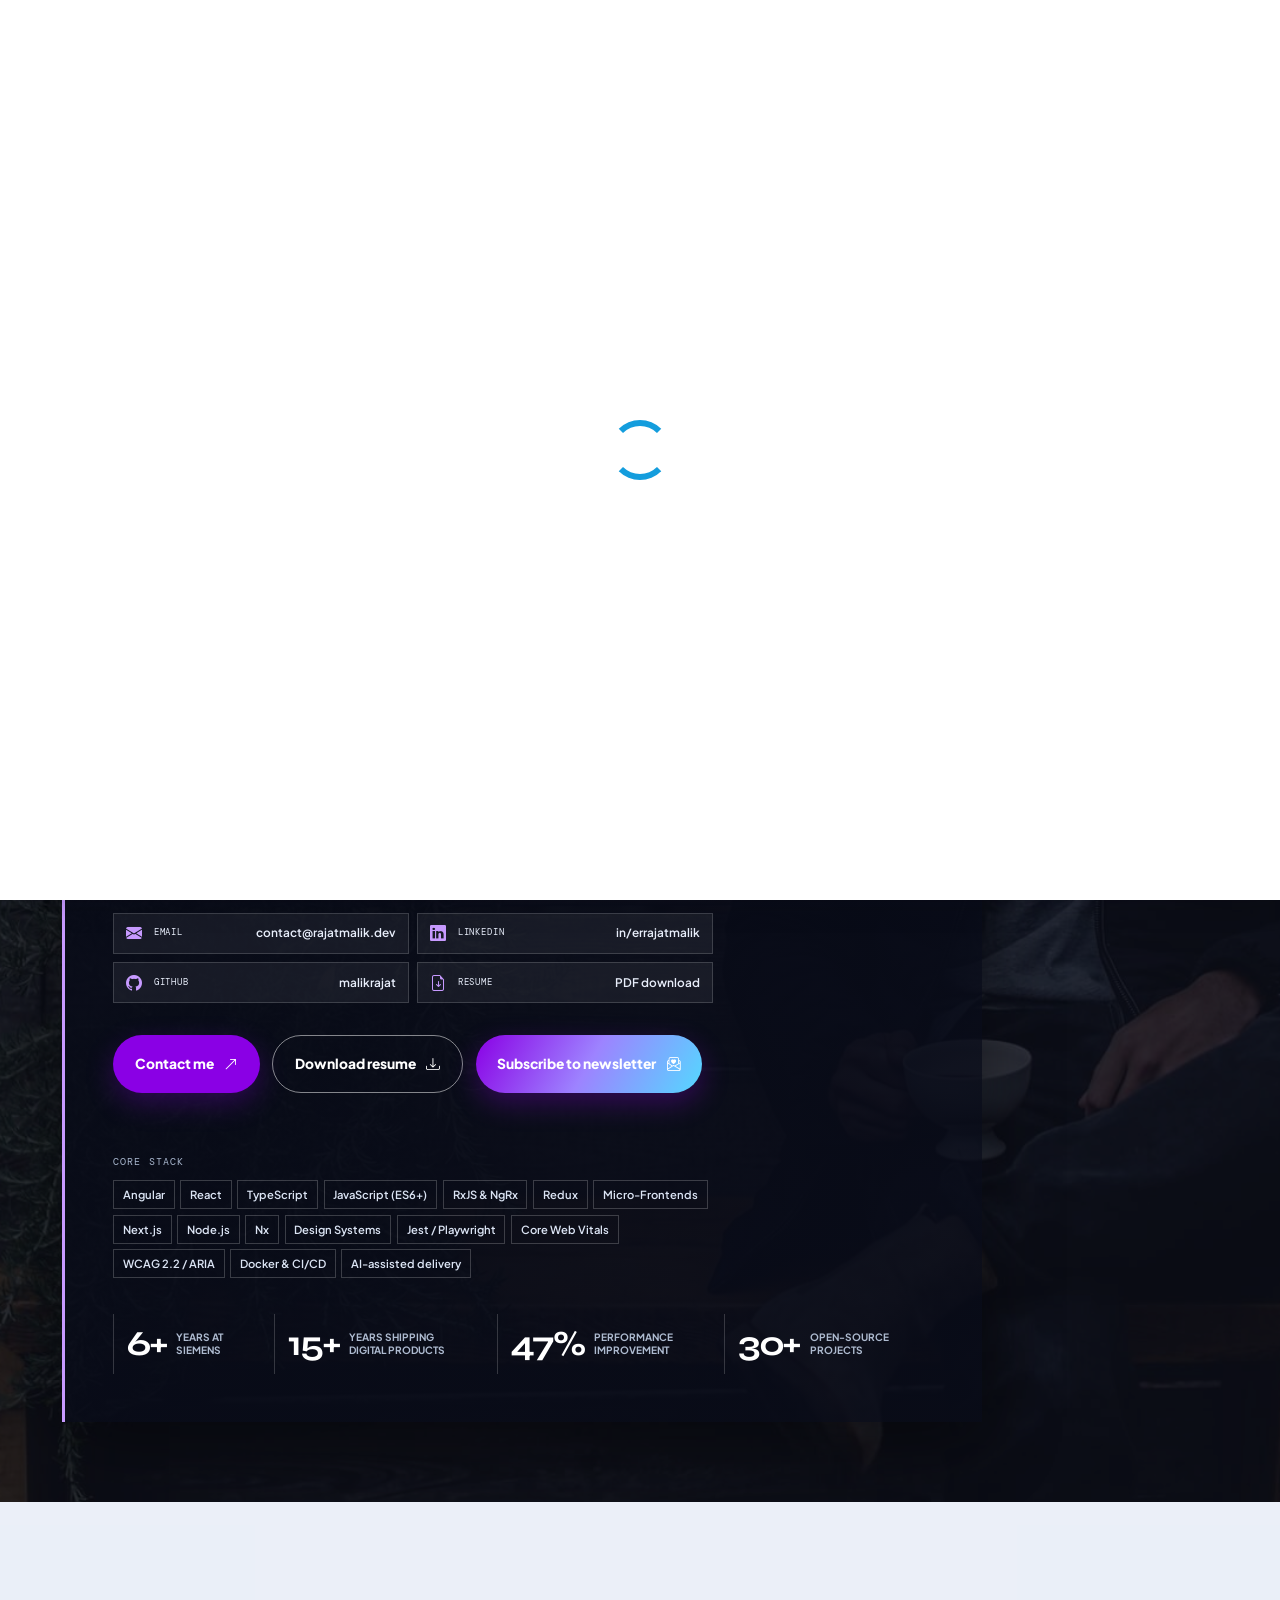
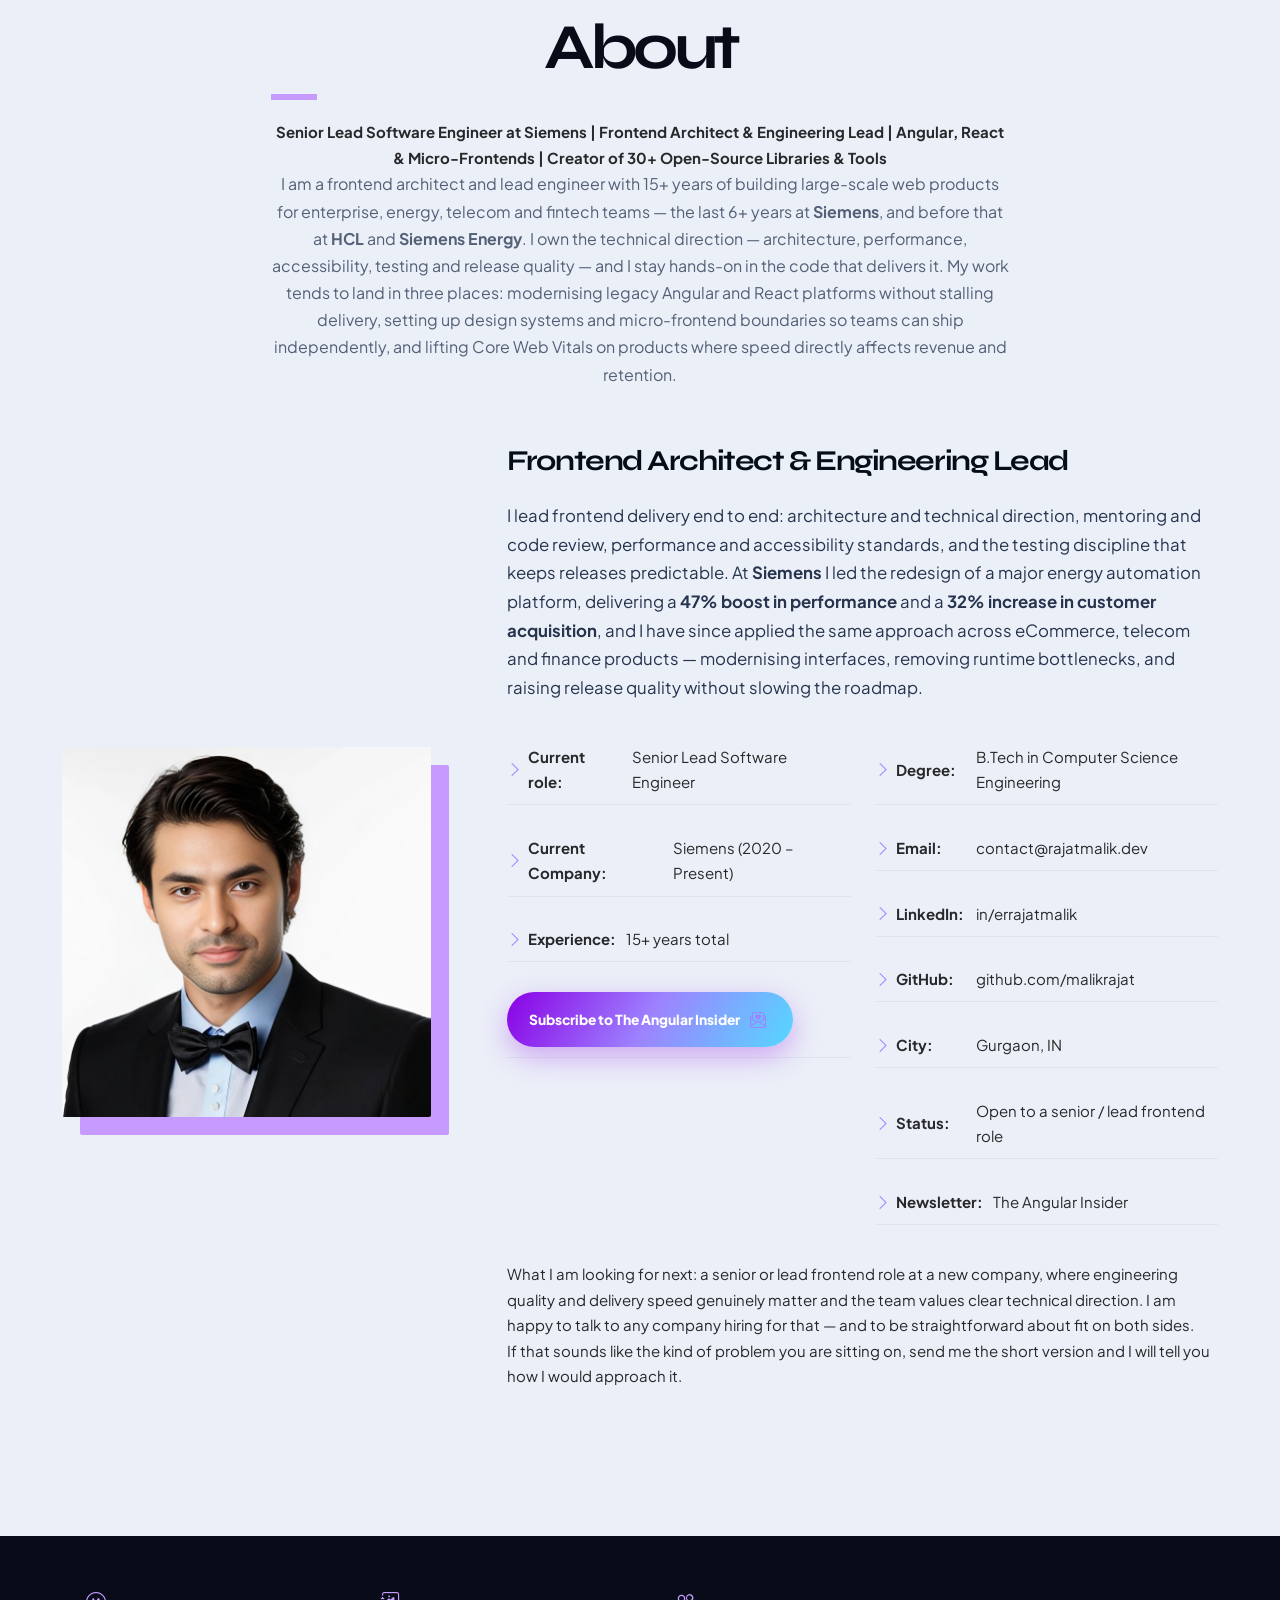
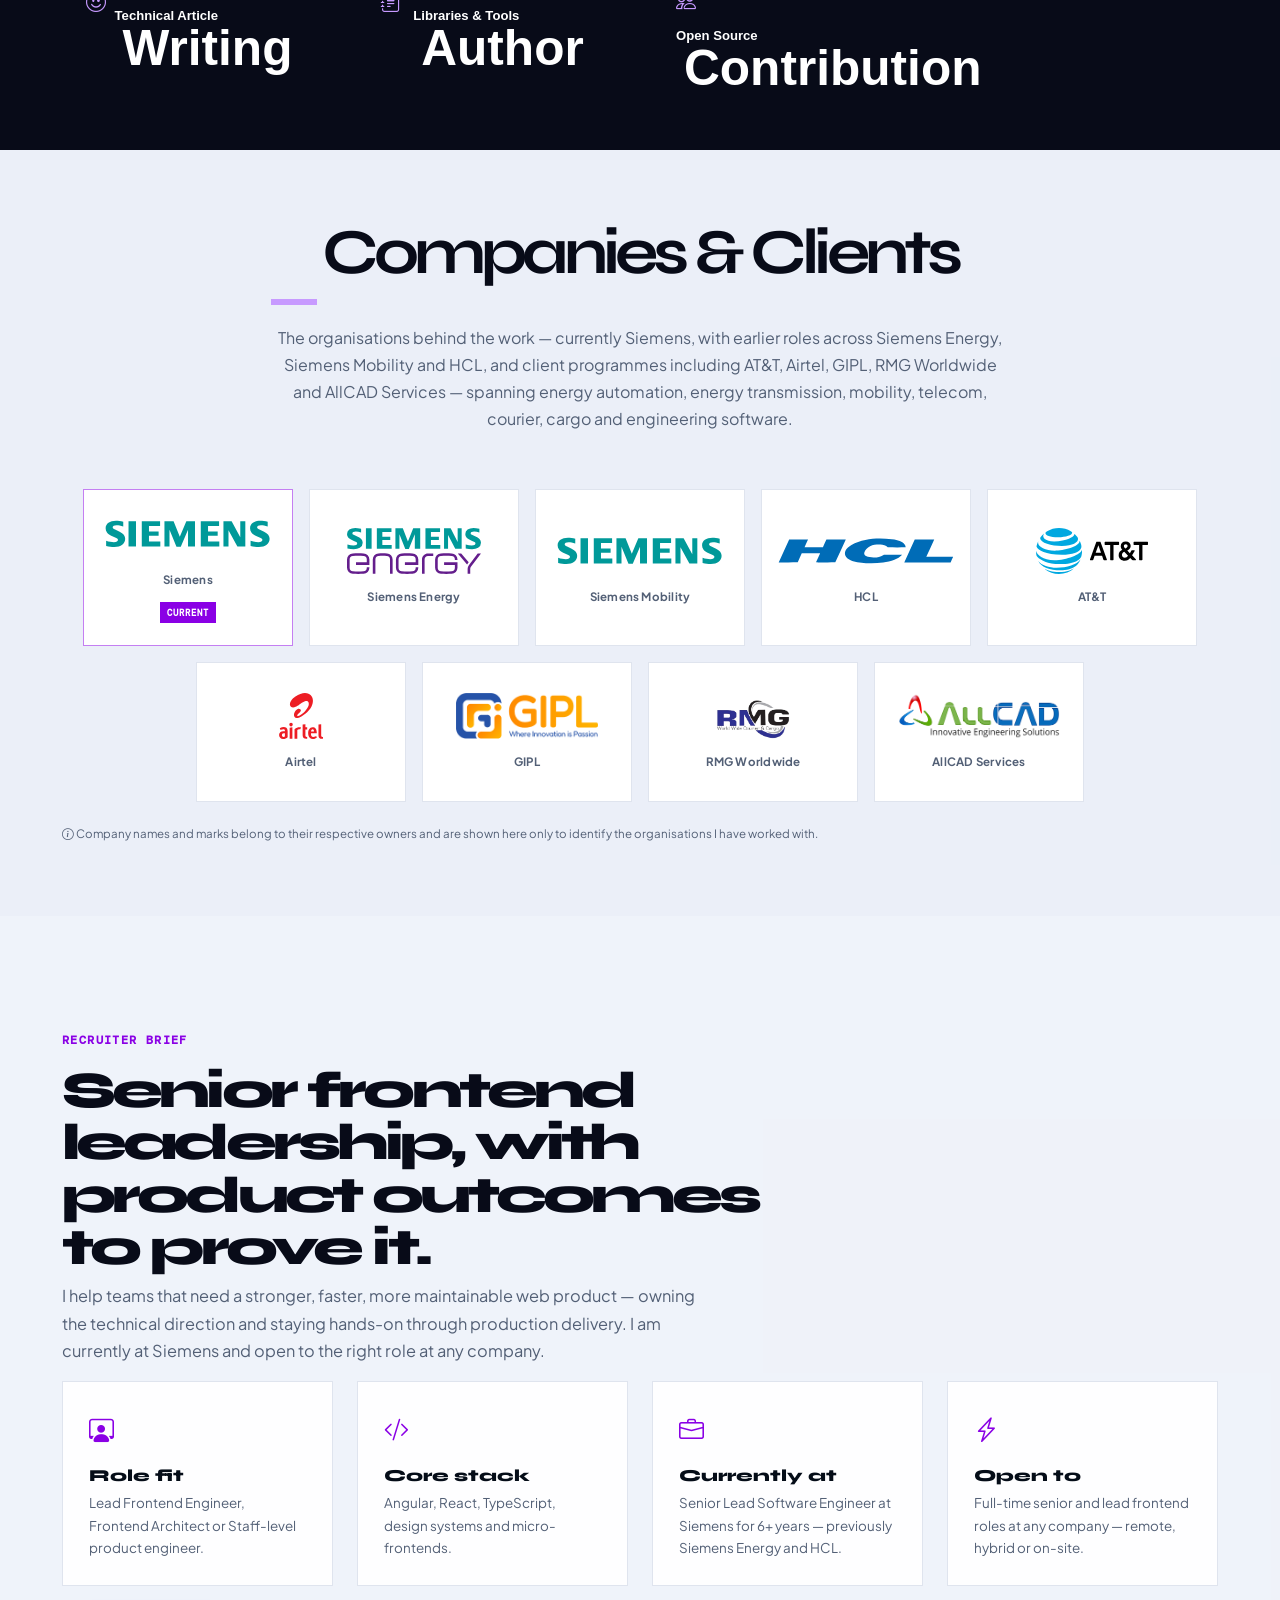
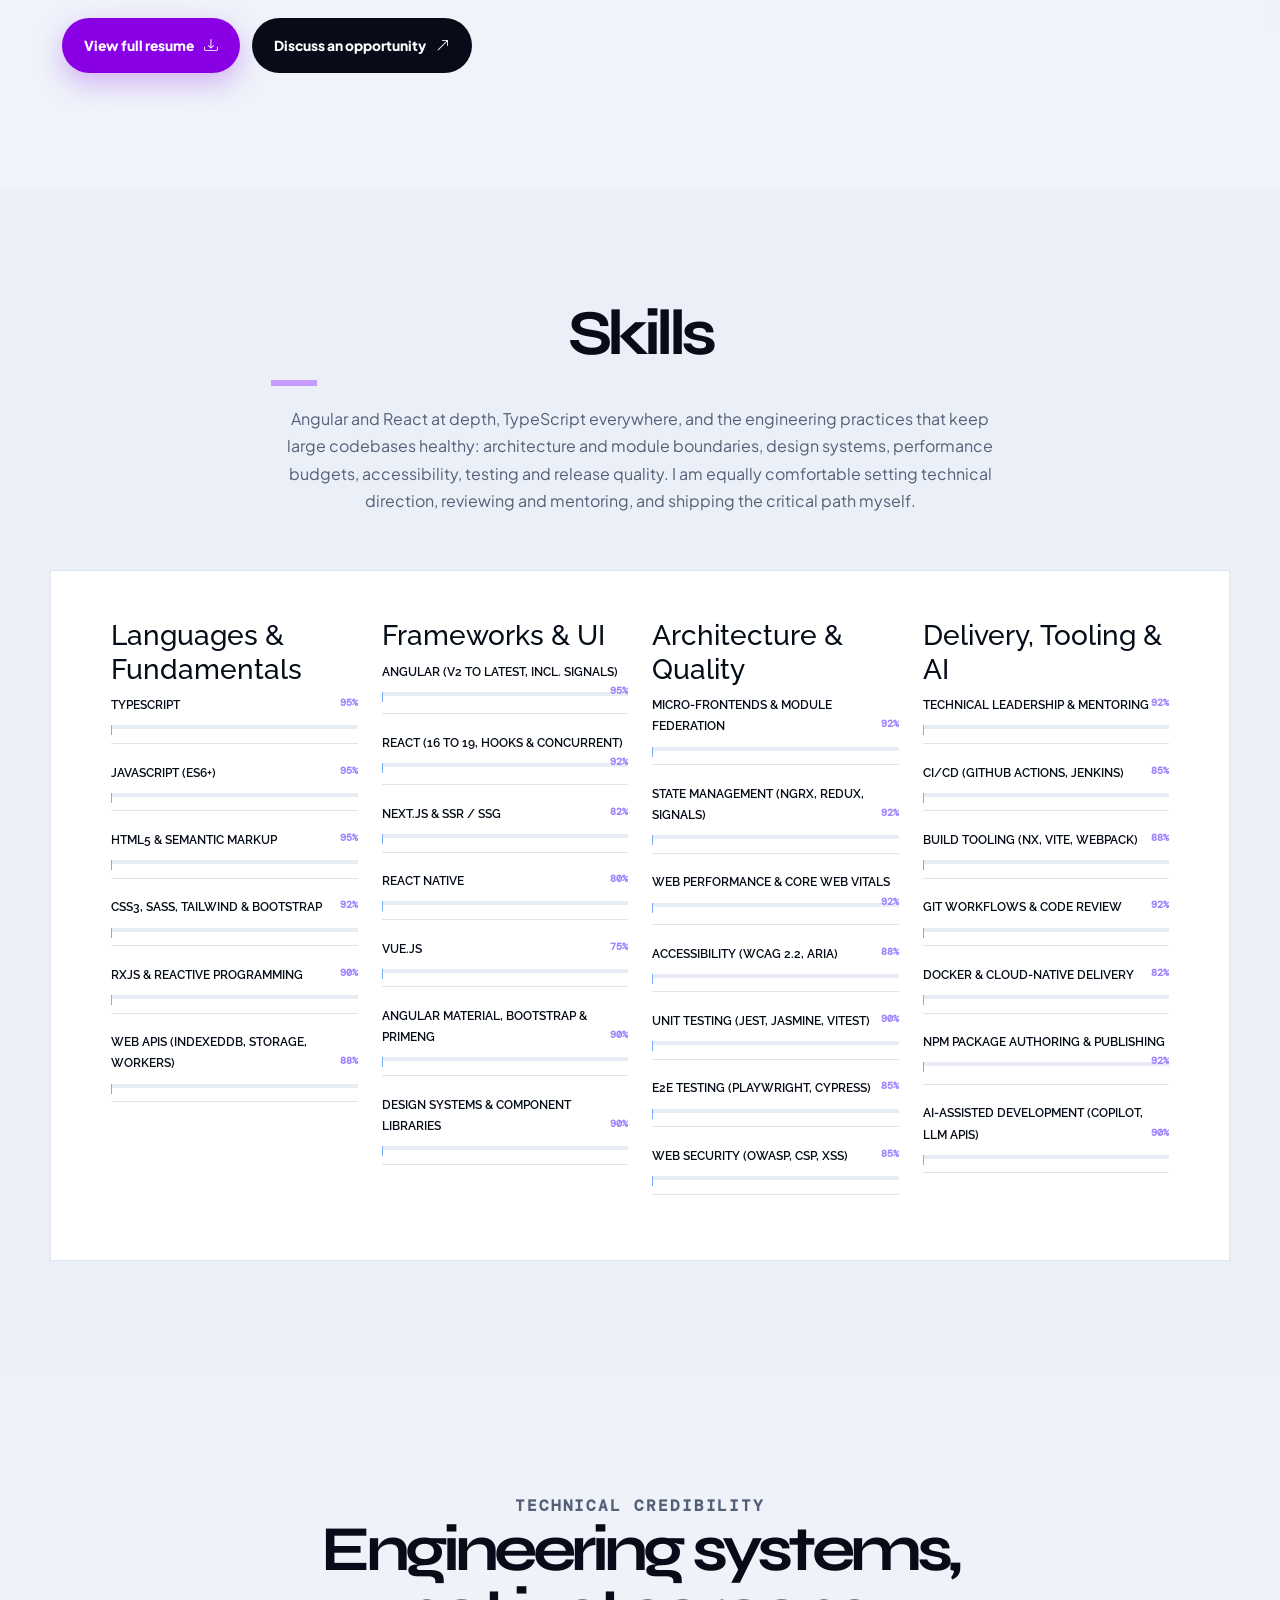
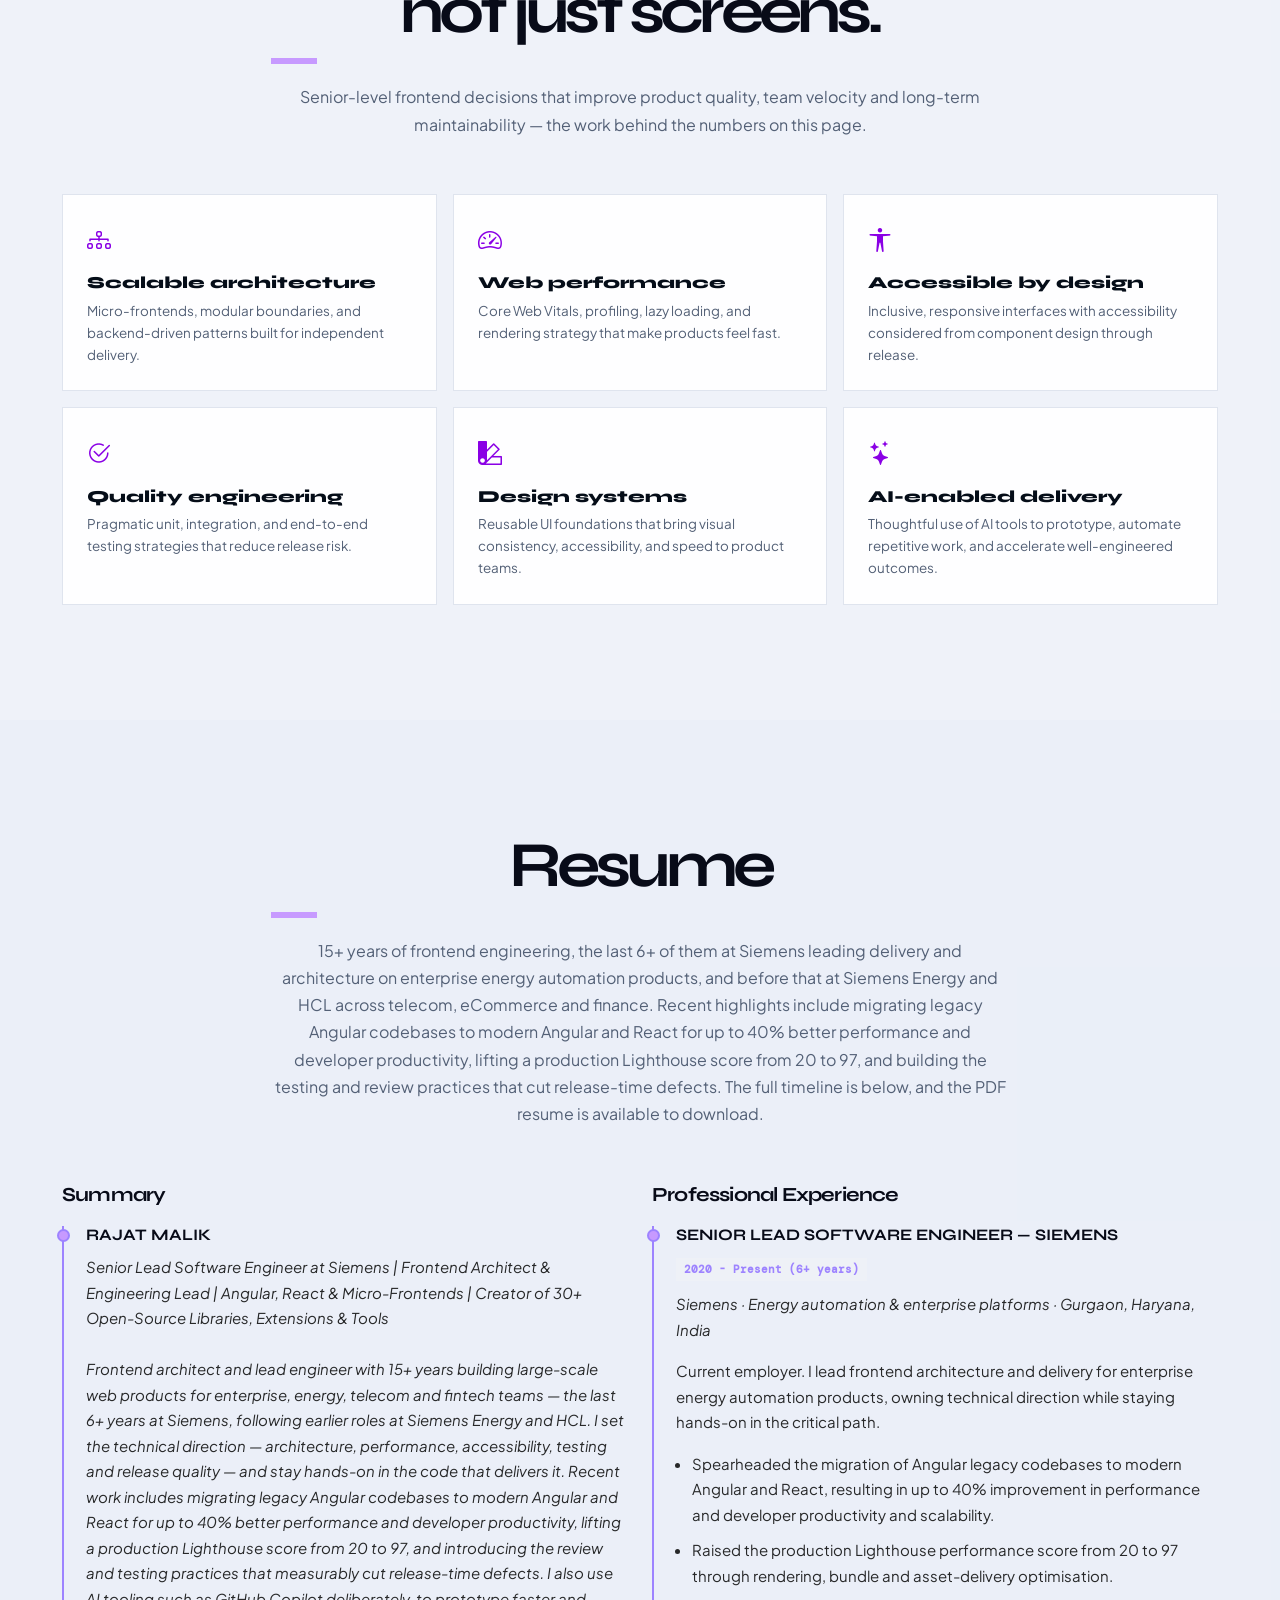
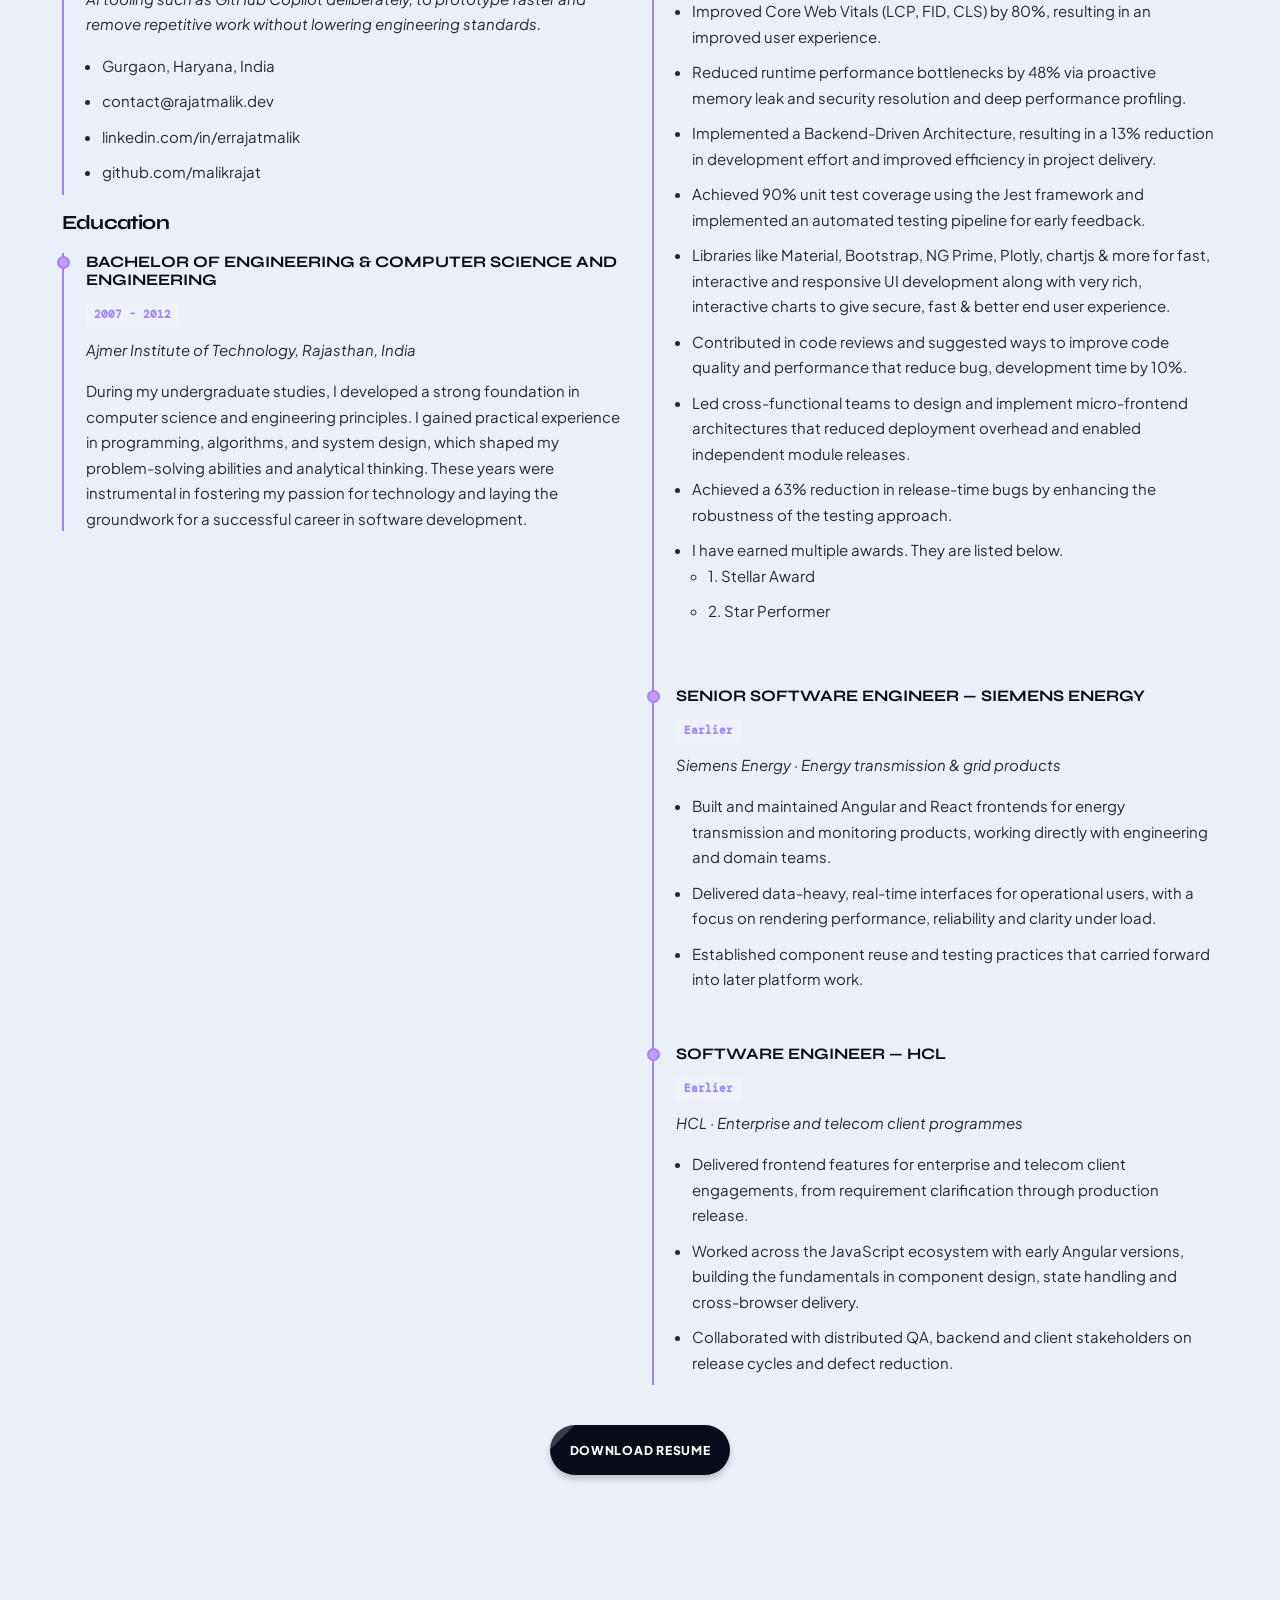
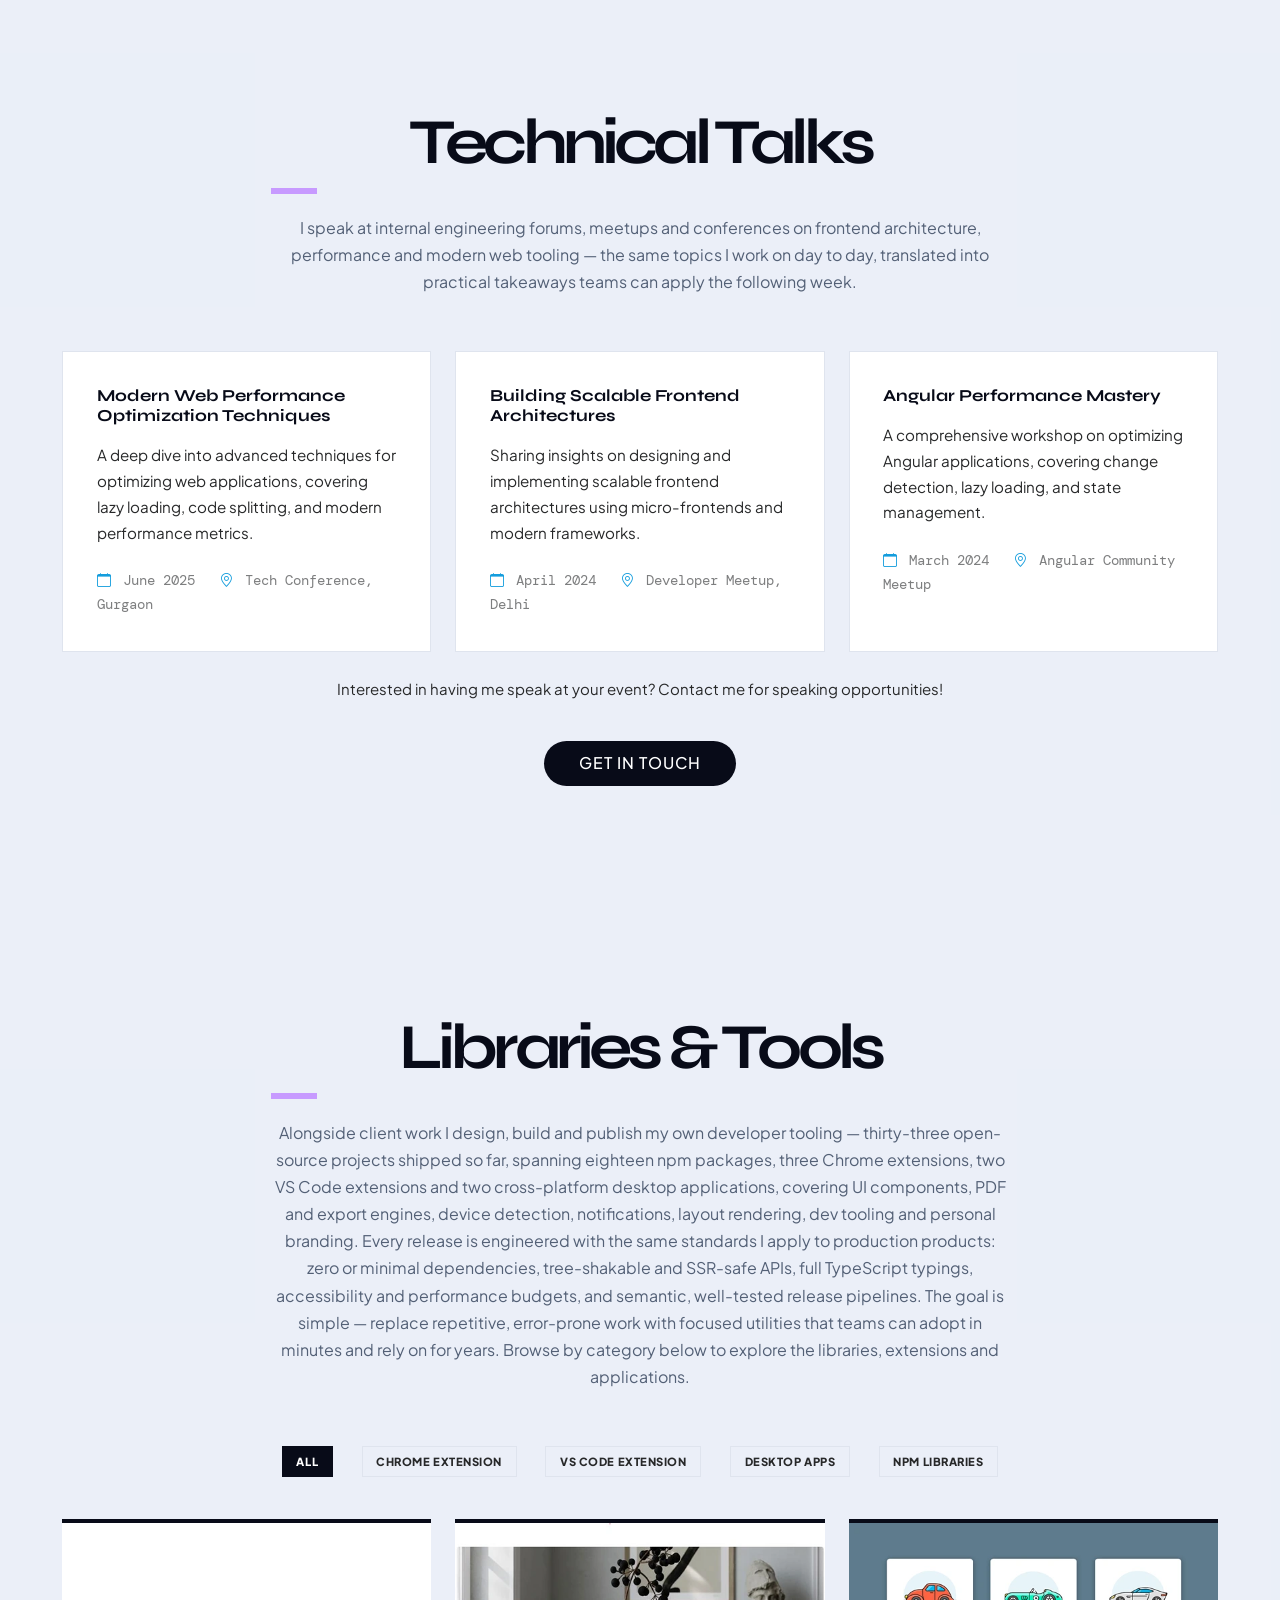
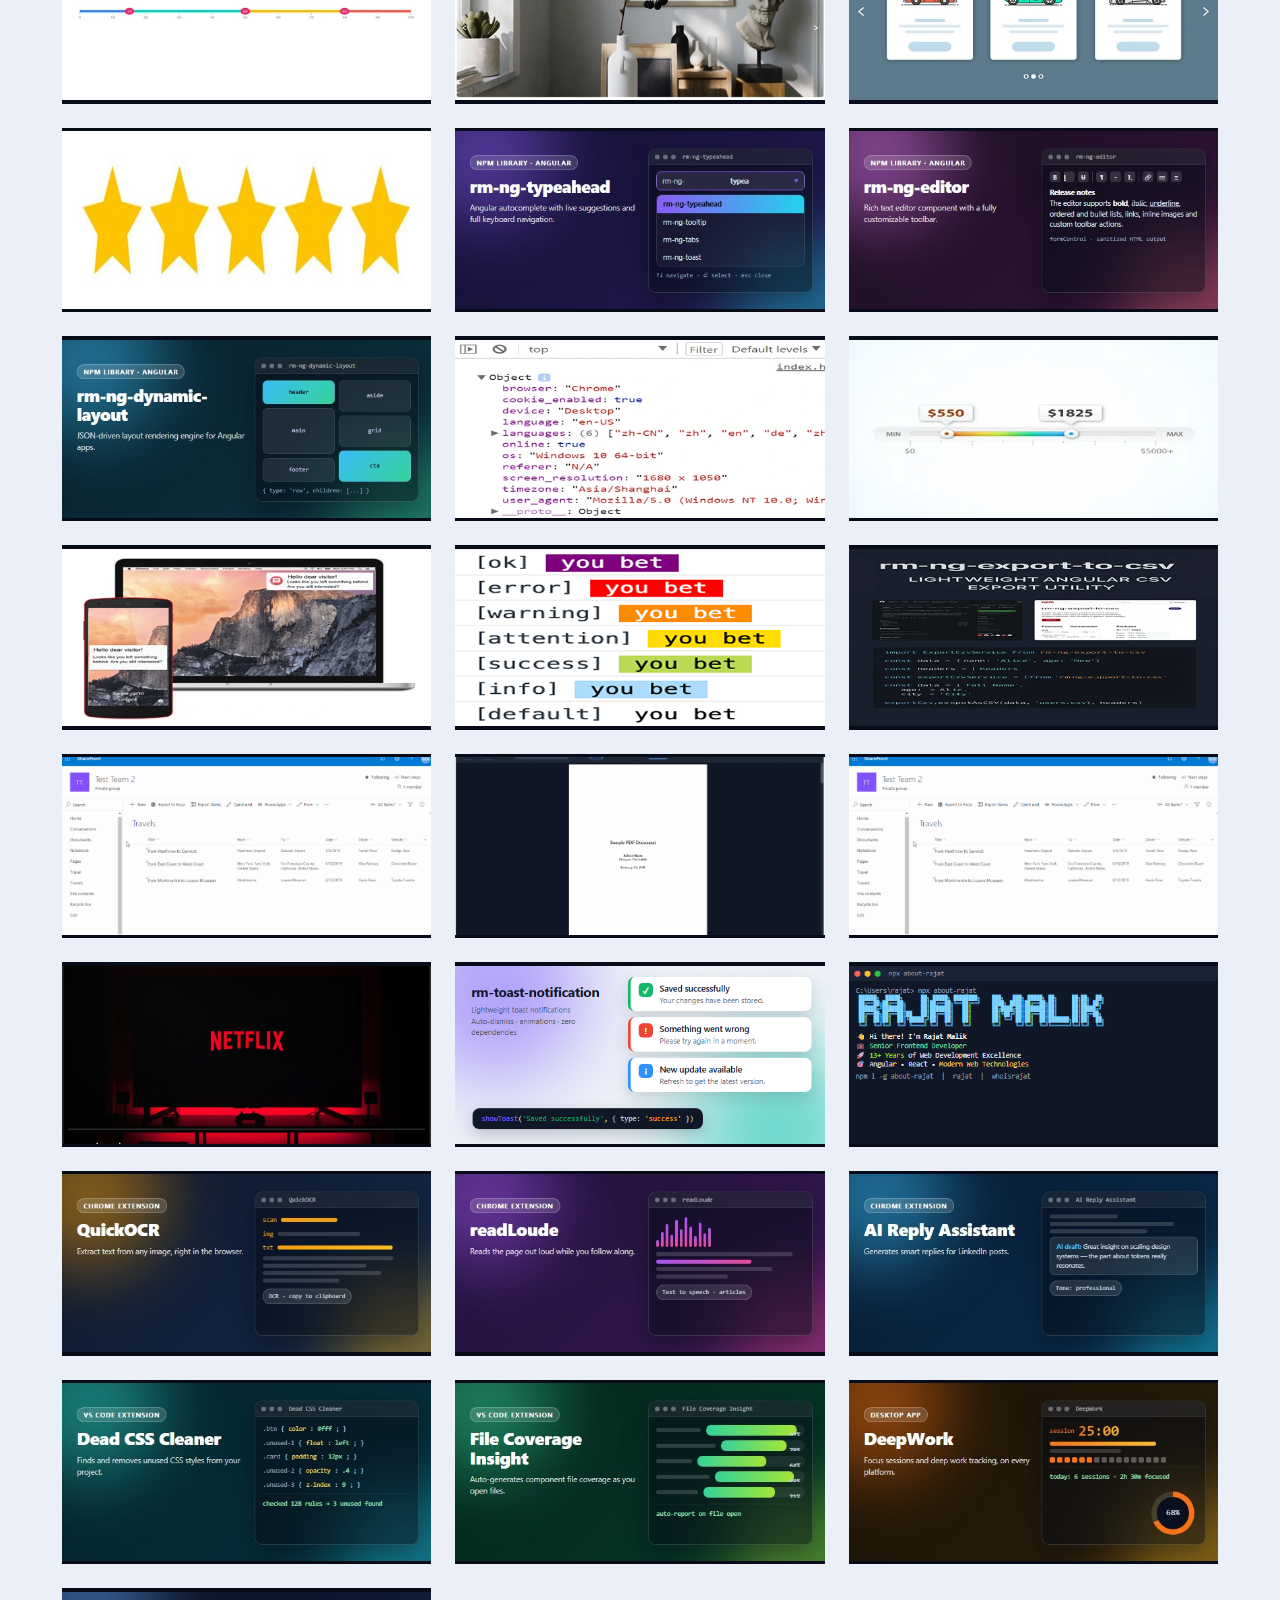
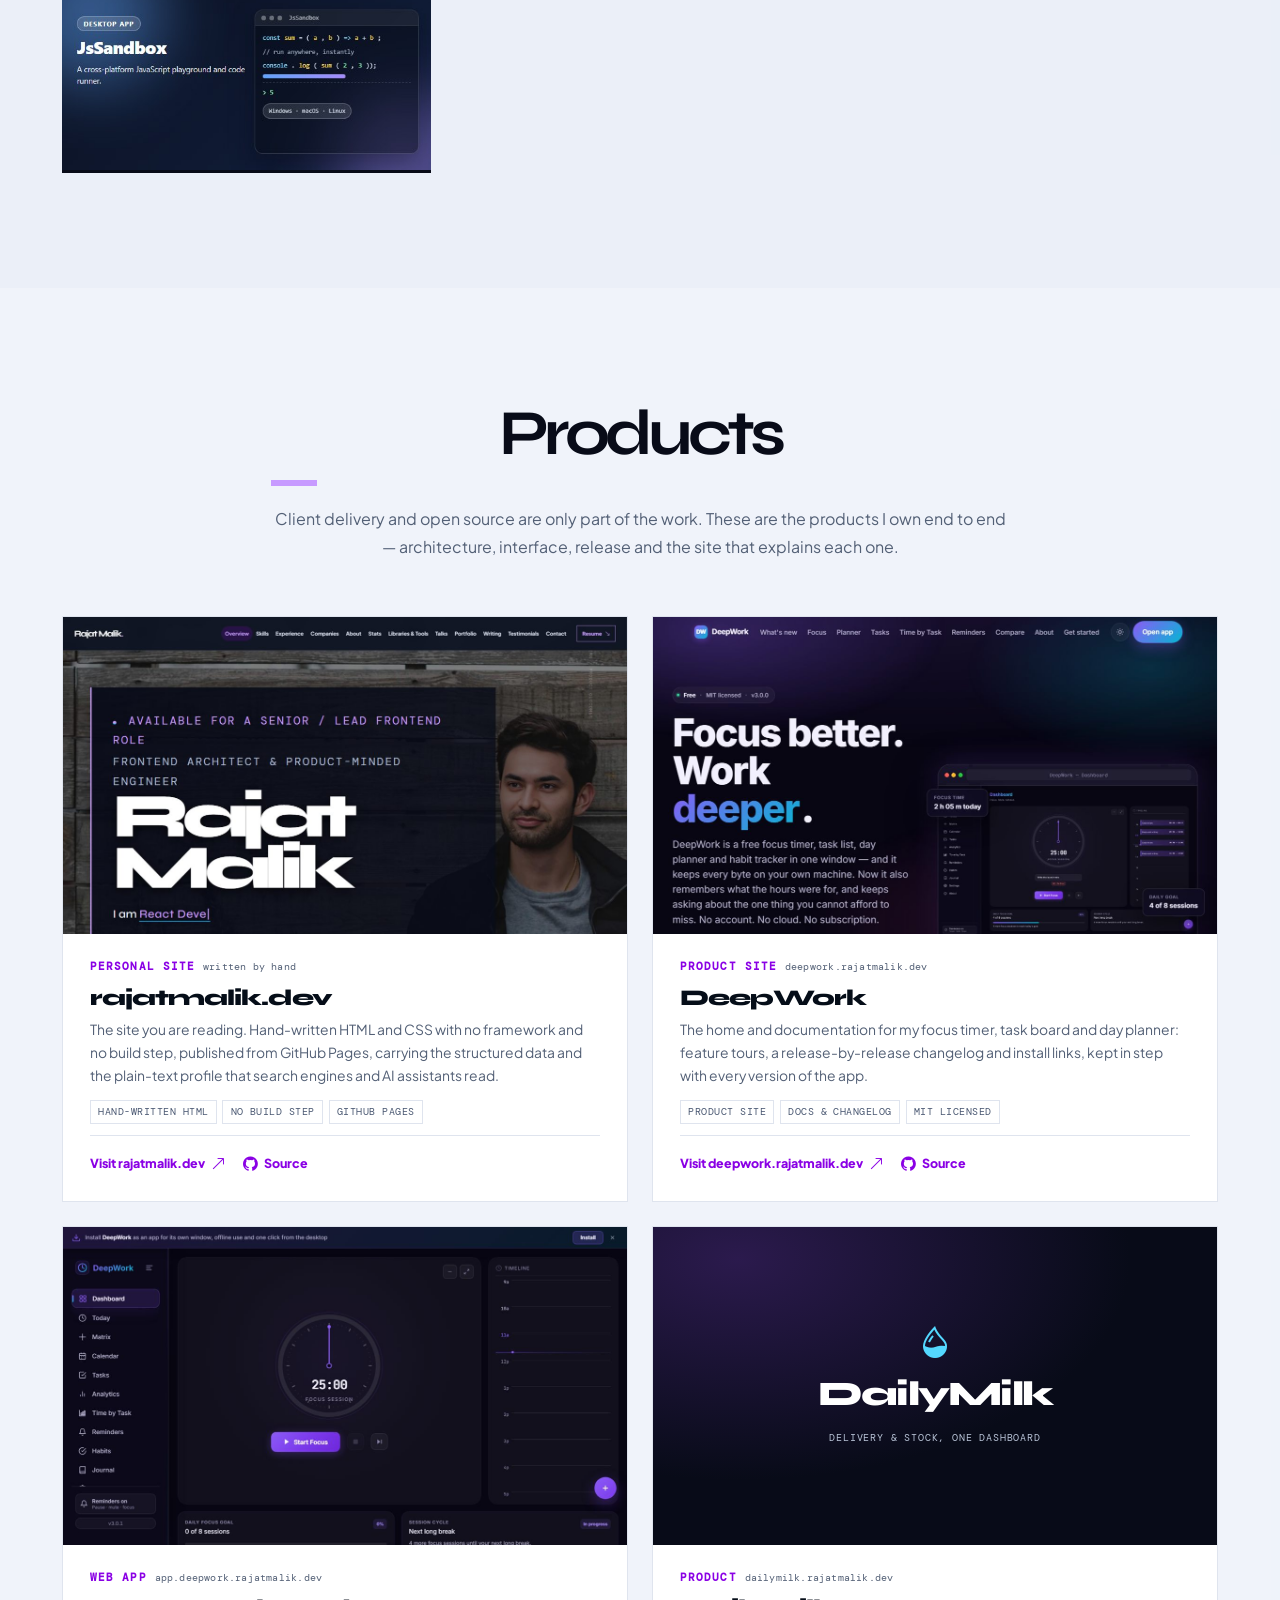
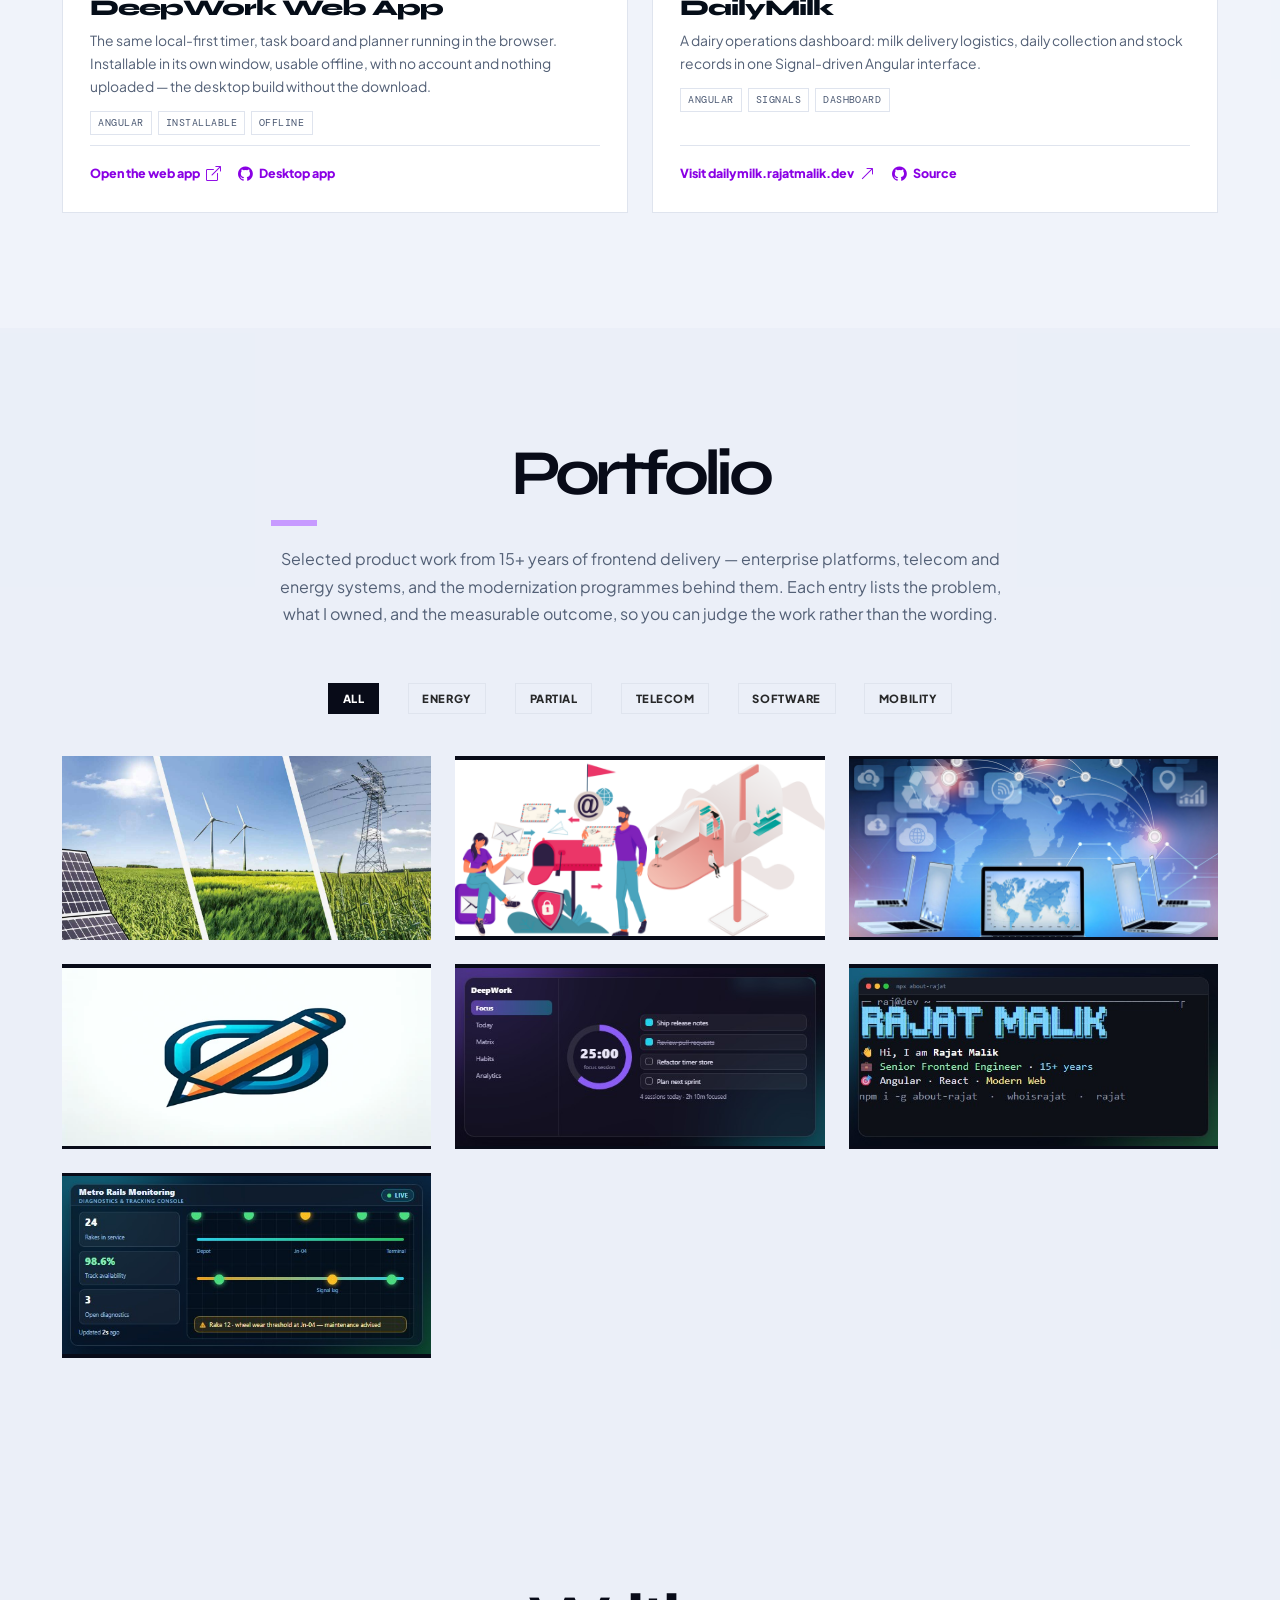
==== commit 60a5bac4: "Expand portfolio with articles and privacy tools Add six original frontend engineering articles, aut" ====
--- a/index.html
+++ b/index.html
@@ -4,11 +4,9 @@
 <head>
   <meta charset="utf-8">
   <meta content="width=device-width, initial-scale=1.0" name="viewport">
-  <title>Resume - Rajat Malik - Senior Lead Software Engineer at Siemens</title>
+  <title>Rajat Malik | Senior Software Engineer, Frontend Architect & Developer</title>
   <meta name="description"
-    content="Rajat Malik – Senior Lead Software Engineer at Siemens with 6+ years in energy automation, and 15+ years overall building enterprise web products. Frontend architect specializing in Angular, React and Micro-Frontends, AI-assisted development and product innovation. Creator of 30+ open-source libraries, extensions and developer tools, technical writer of 150+ articles, and recognized at Product Jam 2025 for AI-powered prototyping. Looking for the next senior or lead frontend role at a new company.">
-  <meta name="keywords"
-    content="Rajat Malik, Rajat Malik Siemens, Senior Lead Software Engineer Siemens, Frontend Developer, Frontend Architect, Lead Software Engineer, Angular, React, Redux, TypeScript, JavaScript, Node.js, Nx, Micro Frontend, Microservices, AWS, Docker, UI/UX, Web Performance Optimization, Responsive Design, AI-assisted Development, Generative AI, ChatGPT, GitHub Copilot, Prompt Engineering, Product Innovation with AI, Cloud-native Applications, Agile Development, REST APIs, Unit Testing, Jest, Jasmine, Karma, Playwright, Tailwind CSS, Bootstrap, IndexedDB, Web Security, Accessibility, Performance Optimization, Scalable Web Applications, IoT Applications, eCommerce Development, Enterprise Applications, Energy Automation, Siemens Energy, HCL, HCLTech, Finance Applications, Open Source Contributor, Technical Blogger, Angular Libraries, NPM Packages, Chrome Extensions, VS Code Extensions, Cross-Platform Desktop Apps, Developer Tooling, Tech Talks, Software Engineering Leader, Delhi India Developer, Software Engineer with 15+ years experience">
+    content="Rajat Malik is a Senior Lead Software Engineer at Siemens and frontend architect with 15+ years in Angular, React, performance and design systems.">
   <link href="https://rajatmalik.dev/" rel="canonical">
   <meta content="Rajat Malik" property="og:title">
   <meta
@@ -25,9 +23,7 @@
     name="twitter:description">
   <meta content="https://rajatmalik.dev/assets/img/post.png" name="twitter:image">
   <meta content="Rajat Malik - Senior Lead Software Engineer and Frontend Architect" name="twitter:image:alt">
-  <meta
-    content="index, follow, max-image-preview:large, max-snippet:-1, max-video-preview:-1"
-    name="robots">
+  <meta content="index, follow, max-image-preview:large, max-snippet:-1, max-video-preview:-1" name="robots">
   <meta content="index, follow, max-image-preview:large, max-snippet:-1" name="googlebot">
   <meta content="Rajat Malik" name="author">
   <meta content="Rajat Malik" property="og:site_name">
@@ -37,7 +33,23 @@
   <meta content="840" property="og:image:width">
   <meta content="400" property="og:image:height">
   <meta content="Rajat Malik - Senior Lead Software Engineer and Frontend Architect" property="og:image:alt">
+
+  <!-- Google Search Console verification. -->
   <meta name="google-site-verification" content="lTgQD1uJlZUR7Iqd2vCEJ54on_Gtxdhb-zX2o-NGDJQ" />
+
+  <!-- Google AdSense: site verification and ad serving.
+       The publisher ID here must match ads.txt. -->
+  <meta name="google-adsense-account" content="ca-pub-4991682021863699">
+  <script src="assets/js/consent-defaults.js"></script>
+  <script async crossorigin="anonymous"
+    src="https://pagead2.googlesyndication.com/pagead/js/adsbygoogle.js?client=ca-pub-4991682021863699"></script>
+
+  <!-- Google Tag Manager (container GTM-K533LRTH). Consent Mode v2 defaults are
+       set by consent-defaults.js above, before this loads. -->
+  <script async src="https://www.googletagmanager.com/gtm.js?id=GTM-K533LRTH"></script>
+  <script>
+    gtag('js', new Date());
+  </script>
 
   <!-- A plain-text profile for assistants and answer engines, discoverable from
        the markup as well as from robots.txt. Not a standard link relation, so
@@ -126,6 +138,8 @@
   <link href="assets/img/icon-192.png" rel="icon" type="image/png" sizes="192x192">
   <link href="assets/img/icon-512.png" rel="icon" type="image/png" sizes="512x512">
   <link href="assets/img/apple-touch-icon.png" rel="apple-touch-icon" sizes="180x180">
+  <link href="manifest.webmanifest" rel="manifest">
+  <link href="feed.xml" rel="alternate" title="Rajat Malik — articles and notes" type="application/rss+xml">
   <meta content="#080b18" name="theme-color">
 
   <!-- Fonts -->
@@ -146,9 +160,10 @@
   <link href="assets/vendor/swiper/swiper-bundle.min.css" rel="stylesheet">
 
   <!-- Main CSS File -->
-  <link href="assets/css/main.css" rel="stylesheet">
-  <link href="assets/css/modern.css?v=20260917-1" rel="stylesheet">
-  <link href="assets/css/site-extras.css?v=4" rel="stylesheet">
+  <link href="assets/css/main.css?v=20261117" rel="stylesheet">
+  <link href="assets/css/modern.css?v=20261117" rel="stylesheet">
+  <link href="assets/css/site-extras.css?v=5" rel="stylesheet">
+  <link href="assets/css/pages.css?v=4" rel="stylesheet">
 
 
 </head>
@@ -162,7 +177,7 @@
     <i class="header-toggle d-xl-none bi bi-list"></i>
 
     <div class="profile-img">
-      <img alt="" class="img-fluid rounded-circle" src="assets/img/my-profile-img.jpg">
+      <img alt="Rajat Malik" class="img-fluid rounded-circle" src="assets/img/my-profile-img.jpg">
     </div>
 
     <a class="logo d-flex align-items-center justify-content-center" href="/">
@@ -332,7 +347,8 @@
       <div class="container" data-aos="fade-up" data-aos-delay="100">
         <div class="row gy-4 justify-content-center">
           <div class="col-lg-4">
-            <img alt="" class="img-fluid" src="assets/img/my-profile-img.jpg">
+            <img alt="Rajat Malik, Senior Lead Software Engineer at Siemens" class="img-fluid"
+              src="assets/img/my-profile-img.jpg">
           </div>
           <div class="col-lg-8 content">
             <h2>Frontend Architect &amp; Engineering Lead</h2>
@@ -557,7 +573,7 @@
             <h3 class="resume-title">Languages &amp; Fundamentals</h3>
             <div class="progress">
               <span class="skill"><span>TypeScript</span> <i class="val">95%</i></span>
-              <div class="progress-bar-wrap">
+              <div aria-hidden="true" class="progress-bar-wrap">
                 <div aria-valuemax="100" aria-valuemin="0" aria-valuenow="95" class="progress-bar" role="progressbar">
                 </div>
               </div>
@@ -565,7 +581,7 @@
 
             <div class="progress">
               <span class="skill"><span>JavaScript (ES6+)</span> <i class="val">95%</i></span>
-              <div class="progress-bar-wrap">
+              <div aria-hidden="true" class="progress-bar-wrap">
                 <div aria-valuemax="100" aria-valuemin="0" aria-valuenow="95" class="progress-bar" role="progressbar">
                 </div>
               </div>
@@ -573,7 +589,7 @@
 
             <div class="progress">
               <span class="skill"><span>HTML5 &amp; semantic markup</span> <i class="val">95%</i></span>
-              <div class="progress-bar-wrap">
+              <div aria-hidden="true" class="progress-bar-wrap">
                 <div aria-valuemax="100" aria-valuemin="0" aria-valuenow="95" class="progress-bar" role="progressbar">
                 </div>
               </div>
@@ -581,7 +597,7 @@
 
             <div class="progress">
               <span class="skill"><span>CSS3, Sass, Tailwind &amp; Bootstrap</span> <i class="val">92%</i></span>
-              <div class="progress-bar-wrap">
+              <div aria-hidden="true" class="progress-bar-wrap">
                 <div aria-valuemax="100" aria-valuemin="0" aria-valuenow="92" class="progress-bar" role="progressbar">
                 </div>
               </div>
@@ -589,7 +605,7 @@
 
             <div class="progress">
               <span class="skill"><span>RxJS &amp; reactive programming</span> <i class="val">90%</i></span>
-              <div class="progress-bar-wrap">
+              <div aria-hidden="true" class="progress-bar-wrap">
                 <div aria-valuemax="100" aria-valuemin="0" aria-valuenow="90" class="progress-bar" role="progressbar">
                 </div>
               </div>
@@ -597,7 +613,7 @@
 
             <div class="progress">
               <span class="skill"><span>Web APIs (IndexedDB, Storage, Workers)</span> <i class="val">88%</i></span>
-              <div class="progress-bar-wrap">
+              <div aria-hidden="true" class="progress-bar-wrap">
                 <div aria-valuemax="100" aria-valuemin="0" aria-valuenow="88" class="progress-bar" role="progressbar">
                 </div>
               </div>
@@ -608,7 +624,7 @@
             <h3 class="resume-title">Frameworks &amp; UI</h3>
             <div class="progress">
               <span class="skill"><span>Angular (v2 to latest, incl. signals)</span> <i class="val">95%</i></span>
-              <div class="progress-bar-wrap">
+              <div aria-hidden="true" class="progress-bar-wrap">
                 <div aria-valuemax="100" aria-valuemin="0" aria-valuenow="95" class="progress-bar" role="progressbar">
                 </div>
               </div>
@@ -616,7 +632,7 @@
 
             <div class="progress">
               <span class="skill"><span>React (16 to 19, hooks &amp; concurrent)</span> <i class="val">92%</i></span>
-              <div class="progress-bar-wrap">
+              <div aria-hidden="true" class="progress-bar-wrap">
                 <div aria-valuemax="100" aria-valuemin="0" aria-valuenow="92" class="progress-bar" role="progressbar">
                 </div>
               </div>
@@ -624,7 +640,7 @@
 
             <div class="progress">
               <span class="skill"><span>Next.js &amp; SSR / SSG</span> <i class="val">82%</i></span>
-              <div class="progress-bar-wrap">
+              <div aria-hidden="true" class="progress-bar-wrap">
                 <div aria-valuemax="100" aria-valuemin="0" aria-valuenow="82" class="progress-bar" role="progressbar">
                 </div>
               </div>
@@ -632,7 +648,7 @@
 
             <div class="progress">
               <span class="skill"><span>React Native</span> <i class="val">80%</i></span>
-              <div class="progress-bar-wrap">
+              <div aria-hidden="true" class="progress-bar-wrap">
                 <div aria-valuemax="100" aria-valuemin="0" aria-valuenow="80" class="progress-bar" role="progressbar">
                 </div>
               </div>
@@ -640,7 +656,7 @@
 
             <div class="progress">
               <span class="skill"><span>Vue.js</span> <i class="val">75%</i></span>
-              <div class="progress-bar-wrap">
+              <div aria-hidden="true" class="progress-bar-wrap">
                 <div aria-valuemax="100" aria-valuemin="0" aria-valuenow="75" class="progress-bar" role="progressbar">
                 </div>
               </div>
@@ -648,7 +664,7 @@
 
             <div class="progress">
               <span class="skill"><span>Angular Material, Bootstrap &amp; PrimeNG</span> <i class="val">90%</i></span>
-              <div class="progress-bar-wrap">
+              <div aria-hidden="true" class="progress-bar-wrap">
                 <div aria-valuemax="100" aria-valuemin="0" aria-valuenow="90" class="progress-bar" role="progressbar">
                 </div>
               </div>
@@ -656,7 +672,7 @@
 
             <div class="progress">
               <span class="skill"><span>Design systems &amp; component libraries</span> <i class="val">90%</i></span>
-              <div class="progress-bar-wrap">
+              <div aria-hidden="true" class="progress-bar-wrap">
                 <div aria-valuemax="100" aria-valuemin="0" aria-valuenow="90" class="progress-bar" role="progressbar">
                 </div>
               </div>
@@ -667,7 +683,7 @@
             <h3 class="resume-title">Architecture &amp; Quality</h3>
             <div class="progress">
               <span class="skill"><span>Micro-frontends &amp; module federation</span> <i class="val">92%</i></span>
-              <div class="progress-bar-wrap">
+              <div aria-hidden="true" class="progress-bar-wrap">
                 <div aria-valuemax="100" aria-valuemin="0" aria-valuenow="92" class="progress-bar" role="progressbar">
                 </div>
               </div>
@@ -675,7 +691,7 @@
 
             <div class="progress">
               <span class="skill"><span>State management (NgRx, Redux, Signals)</span> <i class="val">92%</i></span>
-              <div class="progress-bar-wrap">
+              <div aria-hidden="true" class="progress-bar-wrap">
                 <div aria-valuemax="100" aria-valuemin="0" aria-valuenow="92" class="progress-bar" role="progressbar">
                 </div>
               </div>
@@ -683,7 +699,7 @@
 
             <div class="progress">
               <span class="skill"><span>Web performance &amp; Core Web Vitals</span> <i class="val">92%</i></span>
-              <div class="progress-bar-wrap">
+              <div aria-hidden="true" class="progress-bar-wrap">
                 <div aria-valuemax="100" aria-valuemin="0" aria-valuenow="92" class="progress-bar" role="progressbar">
                 </div>
               </div>
@@ -691,7 +707,7 @@
 
             <div class="progress">
               <span class="skill"><span>Accessibility (WCAG 2.2, ARIA)</span> <i class="val">88%</i></span>
-              <div class="progress-bar-wrap">
+              <div aria-hidden="true" class="progress-bar-wrap">
                 <div aria-valuemax="100" aria-valuemin="0" aria-valuenow="88" class="progress-bar" role="progressbar">
                 </div>
               </div>
@@ -699,7 +715,7 @@
 
             <div class="progress">
               <span class="skill"><span>Unit testing (Jest, Jasmine, Vitest)</span> <i class="val">90%</i></span>
-              <div class="progress-bar-wrap">
+              <div aria-hidden="true" class="progress-bar-wrap">
                 <div aria-valuemax="100" aria-valuemin="0" aria-valuenow="90" class="progress-bar" role="progressbar">
                 </div>
               </div>
@@ -707,7 +723,7 @@
 
             <div class="progress">
               <span class="skill"><span>E2E testing (Playwright, Cypress)</span> <i class="val">85%</i></span>
-              <div class="progress-bar-wrap">
+              <div aria-hidden="true" class="progress-bar-wrap">
                 <div aria-valuemax="100" aria-valuemin="0" aria-valuenow="85" class="progress-bar" role="progressbar">
                 </div>
               </div>
@@ -715,7 +731,7 @@
 
             <div class="progress">
               <span class="skill"><span>Web security (OWASP, CSP, XSS)</span> <i class="val">85%</i></span>
-              <div class="progress-bar-wrap">
+              <div aria-hidden="true" class="progress-bar-wrap">
                 <div aria-valuemax="100" aria-valuemin="0" aria-valuenow="85" class="progress-bar" role="progressbar">
                 </div>
               </div>
@@ -726,7 +742,7 @@
             <h3 class="resume-title">Delivery, Tooling &amp; AI</h3>
             <div class="progress">
               <span class="skill"><span>Technical leadership &amp; mentoring</span> <i class="val">92%</i></span>
-              <div class="progress-bar-wrap">
+              <div aria-hidden="true" class="progress-bar-wrap">
                 <div aria-valuemax="100" aria-valuemin="0" aria-valuenow="92" class="progress-bar" role="progressbar">
                 </div>
               </div>
@@ -734,7 +750,7 @@
 
             <div class="progress">
               <span class="skill"><span>CI/CD (GitHub Actions, Jenkins)</span> <i class="val">85%</i></span>
-              <div class="progress-bar-wrap">
+              <div aria-hidden="true" class="progress-bar-wrap">
                 <div aria-valuemax="100" aria-valuemin="0" aria-valuenow="85" class="progress-bar" role="progressbar">
                 </div>
               </div>
@@ -742,7 +758,7 @@
 
             <div class="progress">
               <span class="skill"><span>Build tooling (Nx, Vite, Webpack)</span> <i class="val">88%</i></span>
-              <div class="progress-bar-wrap">
+              <div aria-hidden="true" class="progress-bar-wrap">
                 <div aria-valuemax="100" aria-valuemin="0" aria-valuenow="88" class="progress-bar" role="progressbar">
                 </div>
               </div>
@@ -750,7 +766,7 @@
 
             <div class="progress">
               <span class="skill"><span>Git workflows &amp; code review</span> <i class="val">92%</i></span>
-              <div class="progress-bar-wrap">
+              <div aria-hidden="true" class="progress-bar-wrap">
                 <div aria-valuemax="100" aria-valuemin="0" aria-valuenow="92" class="progress-bar" role="progressbar">
                 </div>
               </div>
@@ -758,7 +774,7 @@
 
             <div class="progress">
               <span class="skill"><span>Docker &amp; cloud-native delivery</span> <i class="val">82%</i></span>
-              <div class="progress-bar-wrap">
+              <div aria-hidden="true" class="progress-bar-wrap">
                 <div aria-valuemax="100" aria-valuemin="0" aria-valuenow="82" class="progress-bar" role="progressbar">
                 </div>
               </div>
@@ -766,7 +782,7 @@
 
             <div class="progress">
               <span class="skill"><span>NPM package authoring &amp; publishing</span> <i class="val">92%</i></span>
-              <div class="progress-bar-wrap">
+              <div aria-hidden="true" class="progress-bar-wrap">
                 <div aria-valuemax="100" aria-valuemin="0" aria-valuenow="92" class="progress-bar" role="progressbar">
                 </div>
               </div>
@@ -774,7 +790,7 @@
 
             <div class="progress">
               <span class="skill"><span>AI-assisted development (Copilot, LLM APIs)</span> <i class="val">90%</i></span>
-              <div class="progress-bar-wrap">
+              <div aria-hidden="true" class="progress-bar-wrap">
                 <div aria-valuemax="100" aria-valuemin="0" aria-valuenow="90" class="progress-bar" role="progressbar">
                 </div>
               </div>
@@ -877,7 +893,7 @@
                   work without lowering engineering standards.
                 </em></p>
               <ul>
-                <li>A808 M3M Golf Estate, Gurgaon, Haryana 122102</li>
+                <li>Gurgaon, Haryana, India</li>
                 <li><a href="mailto:contact@rajatmalik.dev">contact@rajatmalik.dev</a></li>
                 <li><a href="https://www.linkedin.com/in/errajatmalik/" target="_blank"
                     rel="noopener">linkedin.com/in/errajatmalik</a></li>
@@ -1054,7 +1070,7 @@
           <div class="col-lg-4 col-md-6" data-aos="fade-up" data-aos-delay="100">
             <div class="card">
               <div class="card-body">
-                <h5 class="card-title">Modern Web Performance Optimization Techniques</h5>
+                <h3 class="card-title">Modern Web Performance Optimization Techniques</h3>
                 <p class="card-text">A deep dive into advanced techniques for optimizing web applications, covering lazy
                   loading, code splitting, and modern performance metrics.</p>
                 <div class="talk-meta">
@@ -1068,7 +1084,7 @@
           <div class="col-lg-4 col-md-6" data-aos="fade-up" data-aos-delay="200">
             <div class="card">
               <div class="card-body">
-                <h5 class="card-title">Building Scalable Frontend Architectures</h5>
+                <h3 class="card-title">Building Scalable Frontend Architectures</h3>
                 <p class="card-text">Sharing insights on designing and implementing scalable frontend architectures
                   using micro-frontends and modern frameworks.</p>
                 <div class="talk-meta">
@@ -1082,7 +1098,7 @@
           <div class="col-lg-4 col-md-6" data-aos="fade-up" data-aos-delay="300">
             <div class="card">
               <div class="card-body">
-                <h5 class="card-title">Angular Performance Mastery</h5>
+                <h3 class="card-title">Angular Performance Mastery</h3>
                 <p class="card-text">A comprehensive workshop on optimizing Angular applications, covering change
                   detection, lazy loading, and state management.</p>
                 <div class="talk-meta">
@@ -1140,7 +1156,7 @@
               <div class="portfolio-content h-100">
                 <img alt="Range Slider" class="img-fluid" src="assets/img/lib/range-slider.webp">
                 <div class="portfolio-info">
-                  <h4>Range Slider</h4>
+                  <h3>Range Slider</h3>
                   <p>A lightweight, dependency-free dual-thumb range slider with tooltips, keyboard support and full
                     colour customisation.</p>
                   <a class="glightbox preview-link" data-gallery="library-gallery"
@@ -1158,7 +1174,7 @@
               <div class="portfolio-content h-100">
                 <img alt="Rm Carousel" class="img-fluid" src="assets/img/lib/rm-carousel.webp">
                 <div class="portfolio-info">
-                  <h4>Rm Carousel</h4>
+                  <h3>Rm Carousel</h3>
                   <p>A simple, responsive carousel component with touch and drag gestures, lazy loading and zero
                     external dependencies.</p>
                   <a class="glightbox preview-link" data-gallery="library-gallery"
@@ -1176,7 +1192,7 @@
               <div class="portfolio-content h-100">
                 <img alt="Rm Image Slider" class="img-fluid" src="assets/img/lib/rm-image-slider.webp">
                 <div class="portfolio-info">
-                  <h4>Rm Image Slider</h4>
+                  <h3>Rm Image Slider</h3>
                   <p>A minimal image slider with smooth transitions, lightbox popup and support for YouTube and MP4
                     video sources.</p>
                   <a class="glightbox preview-link" data-gallery="library-gallery"
@@ -1194,7 +1210,7 @@
               <div class="portfolio-content h-100">
                 <img alt="Rm Ng Star Rating" class="img-fluid" src="assets/img/lib/start-ratting.jpg">
                 <div class="portfolio-info">
-                  <h4>Rm Ng Star Rating</h4>
+                  <h3>Rm Ng Star Rating</h3>
                   <p>A configurable Angular star rating component with half-star precision, readonly mode and keyboard
                     accessibility.</p>
                   <a class="glightbox preview-link" data-gallery="library-gallery"
@@ -1212,7 +1228,7 @@
               <div class="portfolio-content h-100">
                 <img alt="rm-ng-typeahead" class="img-fluid" src="assets/img/lib/rm-ng-typeahead.jpg">
                 <div class="portfolio-info">
-                  <h4>rm-ng-typeahead</h4>
+                  <h3>rm-ng-typeahead</h3>
                   <p>An Angular autocomplete and typeahead component with search suggestions and full keyboard
                     navigation.</p>
                   <a class="glightbox preview-link" data-gallery="library-gallery"
@@ -1230,7 +1246,7 @@
               <div class="portfolio-content h-100">
                 <img alt="rm-ng-editor" class="img-fluid" src="assets/img/lib/rm-ng-editor.jpg">
                 <div class="portfolio-info">
-                  <h4>rm-ng-editor</h4>
+                  <h3>rm-ng-editor</h3>
                   <p>A rich text editor component for Angular applications with fully customisable toolbar support.</p>
                   <a class="glightbox preview-link" data-gallery="library-gallery"
                     href="assets/img/lib/rm-ng-editor.jpg"
@@ -1247,7 +1263,7 @@
               <div class="portfolio-content h-100">
                 <img alt="rm-ng-dynamic-layout" class="img-fluid" src="assets/img/lib/rm-ng-dynamic-layout.jpg">
                 <div class="portfolio-info">
-                  <h4>rm-ng-dynamic-layout</h4>
+                  <h3>rm-ng-dynamic-layout</h3>
                   <p>A dynamic layout rendering engine for Angular applications using JSON-driven UI configuration.</p>
                   <a class="glightbox preview-link" data-gallery="library-gallery"
                     href="assets/img/lib/rm-ng-dynamic-layout.jpg"
@@ -1264,7 +1280,7 @@
               <div class="portfolio-content h-100">
                 <img alt="Rm Ng Device Detection" class="img-fluid" src="assets/img/lib/device-detection.webp">
                 <div class="portfolio-info">
-                  <h4>Rm Ng Device Detection</h4>
+                  <h3>Rm Ng Device Detection</h3>
                   <p>Detect device type, operating system and browser in Angular, with SSR-safe runtime checks.</p>
                   <a class="glightbox preview-link" data-gallery="library-gallery"
                     href="assets/img/lib/device-detection.webp"
@@ -1281,7 +1297,7 @@
               <div class="portfolio-content h-100">
                 <img alt="Rm Ng Range Slider" class="img-fluid" src="assets/img/lib/rm-ng-range-slider.webp">
                 <div class="portfolio-info">
-                  <h4>Rm Ng Range Slider</h4>
+                  <h3>Rm Ng Range Slider</h3>
                   <p>The Angular-specific build of the dual range slider, with signals, reactive forms support and
                     SSR-safe rendering.</p>
                   <a class="glightbox preview-link" data-gallery="library-gallery"
@@ -1299,7 +1315,7 @@
               <div class="portfolio-content h-100">
                 <img alt="Rm Pushnotify" class="img-fluid" src="assets/img/lib/push-notifications.webp">
                 <div class="portfolio-info">
-                  <h4>Rm Pushnotify</h4>
+                  <h3>Rm Pushnotify</h3>
                   <p>A lightweight push-notification utility for service workers, subscriptions and permission handling
                     in modern web apps.</p>
                   <a class="glightbox preview-link" data-gallery="library-gallery"
@@ -1317,7 +1333,7 @@
               <div class="portfolio-content h-100">
                 <img alt="Rm Colorful Console Logger" class="img-fluid" src="assets/img/lib/colorful-console.webp">
                 <div class="portfolio-info">
-                  <h4>Rm Colorful Console Logger</h4>
+                  <h3>Rm Colorful Console Logger</h3>
                   <p>A structured and colorised console logging utility for developers, with levelled output and zero
                     dependencies.</p>
                   <a class="glightbox preview-link" data-gallery="library-gallery"
@@ -1335,7 +1351,7 @@
               <div class="portfolio-content h-100">
                 <img alt="Rm Ng Export To CSV" class="img-fluid" src="assets/img/lib/export-csv.webp">
                 <div class="portfolio-info">
-                  <h4>Rm Ng Export To CSV</h4>
+                  <h3>Rm Ng Export To CSV</h3>
                   <p>Export JSON data to CSV files with zero dependencies, auto-download support and custom headers.</p>
                   <a class="glightbox preview-link" data-gallery="library-gallery" href="assets/img/lib/export-csv.webp"
                     title="A lightweight, dependency-free Angular library that enables developers to export JSON data to CSV files with auto-download support."><i
@@ -1351,7 +1367,7 @@
               <div class="portfolio-content h-100">
                 <img alt="Rm Ng Pdf Export" class="img-fluid" src="assets/img/lib/rm-ng-pdf-export.png">
                 <div class="portfolio-info">
-                  <h4>Rm Ng Pdf Export</h4>
+                  <h3>Rm Ng Pdf Export</h3>
                   <p>An image-based PDF export tool for Angular applications, with smart page breaks and A4 or letter
                     sizing.</p>
                   <a class="glightbox preview-link" data-gallery="library-gallery"
@@ -1369,7 +1385,7 @@
               <div class="portfolio-content h-100">
                 <img alt="Rm Ng Pdf Viewer" class="img-fluid" src="assets/img/lib/rm-ng-pdf-viewer.png">
                 <div class="portfolio-info">
-                  <h4>Rm Ng Pdf Viewer</h4>
+                  <h3>Rm Ng Pdf Viewer</h3>
                   <p>An Angular PDF viewer component with zoom, page navigation and document rendering support.</p>
                   <a class="glightbox preview-link" data-gallery="library-gallery"
                     href="assets/img/lib/rm-ng-pdf-viewer.png"
@@ -1386,7 +1402,7 @@
               <div class="portfolio-content h-100">
                 <img alt="Rm Ng Structure Pdf" class="img-fluid" src="assets/img/lib/rm-ng-structure-pdf.png">
                 <div class="portfolio-info">
-                  <h4>Rm Ng Structure Pdf</h4>
+                  <h3>Rm Ng Structure Pdf</h3>
                   <p>Generate structured PDFs for reports, invoices or documents, with searchable, selectable and
                     accessible text.</p>
                   <a class="glightbox preview-link" data-gallery="library-gallery"
@@ -1404,7 +1420,7 @@
               <div class="portfolio-content h-100">
                 <img alt="Rm Ng Video Player" class="img-fluid" src="assets/img/lib/rm-ng-video-player.png">
                 <div class="portfolio-info">
-                  <h4>Rm Ng Video Player</h4>
+                  <h3>Rm Ng Video Player</h3>
                   <p>An Angular HTML5 video player component with YouTube-style controls, captions, picture-in-picture
                     and fullscreen.</p>
                   <a class="glightbox preview-link" data-gallery="library-gallery"
@@ -1423,7 +1439,7 @@
               <div class="portfolio-content h-100">
                 <img alt="Rm Toast Notification" class="img-fluid" src="assets/img/lib/rm-toast-notification.png">
                 <div class="portfolio-info">
-                  <h4>Rm Toast Notification</h4>
+                  <h3>Rm Toast Notification</h3>
                   <p>A cross-platform toast and desktop notification library for web, Angular and desktop applications.
                   </p>
                   <a class="glightbox preview-link" data-gallery="library-gallery"
@@ -1441,7 +1457,7 @@
               <div class="portfolio-content h-100">
                 <img alt="About Rajat (CLI Card)" class="img-fluid" src="assets/img/lib/rm-cli-card.png">
                 <div class="portfolio-info">
-                  <h4>About Rajat (CLI Card)</h4>
+                  <h3>About Rajat (CLI Card)</h3>
                   <p>A developer portfolio package for branding and quick personal info, runnable anywhere with npx
                     about-rajat.</p>
                   <a class="glightbox preview-link" data-gallery="library-gallery" href="assets/img/lib/rm-cli-card.png"
@@ -1458,8 +1474,8 @@
               <div class="portfolio-content h-100">
                 <img alt="QuickOCR" class="img-fluid" src="assets/img/lib/quickocr.jpg">
                 <div class="portfolio-info">
-                  <h4>QuickOCR <small class="d-block" style="font-size:.68rem;font-weight:500;opacity:.75">Chrome
-                      Extension</small></h4>
+                  <h3>QuickOCR <small class="d-block" style="font-size:.68rem;font-weight:500;opacity:.75">Chrome
+                      Extension</small></h3>
                   <p>A Chrome extension that extracts text from any image using OCR technology, straight from the
                     browser.</p>
                   <a class="glightbox preview-link" data-gallery="library-gallery" href="assets/img/lib/quickocr.jpg"
@@ -1476,7 +1492,7 @@
               <div class="portfolio-content h-100">
                 <img alt="readLoude" class="img-fluid" src="assets/img/lib/readloude.jpg">
                 <div class="portfolio-info">
-                  <h4>readLoude</h4>
+                  <h3>readLoude</h3>
                   <p>A Chrome extension that reads your web page aloud, for example articles and long-form posts.</p>
                   <a class="glightbox preview-link" data-gallery="library-gallery" href="assets/img/lib/readloude.jpg"
                     title="A Chrome extension that reads web pages, articles and long posts out loud while you follow along."><i
@@ -1492,7 +1508,7 @@
               <div class="portfolio-content h-100">
                 <img alt="AI Reply Assistant" class="img-fluid" src="assets/img/lib/ai-assistant-reply.jpg">
                 <div class="portfolio-info">
-                  <h4>AI Reply Assistant</h4>
+                  <h3>AI Reply Assistant</h3>
                   <p>An AI Chrome extension that auto-generates replies on LinkedIn posts.</p>
                   <a class="glightbox preview-link" data-gallery="library-gallery"
                     href="assets/img/lib/ai-assistant-reply.jpg"
@@ -1509,7 +1525,7 @@
               <div class="portfolio-content h-100">
                 <img alt="Dead CSS Cleaner" class="img-fluid" src="assets/img/lib/dead-css-cleaner.jpg">
                 <div class="portfolio-info">
-                  <h4>Dead CSS Cleaner</h4>
+                  <h3>Dead CSS Cleaner</h3>
                   <p>A VS Code extension for identifying and cleaning unused CSS styles across your project.</p>
                   <a class="glightbox preview-link" data-gallery="library-gallery"
                     href="assets/img/lib/dead-css-cleaner.jpg"
@@ -1526,7 +1542,7 @@
               <div class="portfolio-content h-100">
                 <img alt="File Coverage Insight" class="img-fluid" src="assets/img/lib/file-coverage-insight.jpg">
                 <div class="portfolio-info">
-                  <h4>File Coverage Insight</h4>
+                  <h3>File Coverage Insight</h3>
                   <p>A VS Code extension that generates component file coverage automatically as soon as a file is
                     opened.</p>
                   <a class="glightbox preview-link" data-gallery="library-gallery"
@@ -1544,8 +1560,8 @@
               <div class="portfolio-content h-100">
                 <img alt="DeepWork" class="img-fluid" src="assets/img/lib/deepwork.jpg">
                 <div class="portfolio-info">
-                  <h4>DeepWork <small class="d-block" style="font-size:.68rem;font-weight:500;opacity:.75">Desktop
-                      Application</small></h4>
+                  <h3>DeepWork <small class="d-block" style="font-size:.68rem;font-weight:500;opacity:.75">Desktop
+                      Application</small></h3>
                   <p>A cross-platform productivity application for focus sessions and deep work tracking on every
                     platform.</p>
                   <a class="glightbox preview-link" data-gallery="library-gallery" href="assets/img/lib/deepwork.jpg"
@@ -1562,8 +1578,8 @@
               <div class="portfolio-content h-100">
                 <img alt="JsSandbox" class="img-fluid" src="assets/img/lib/jsandbox.jpg">
                 <div class="portfolio-info">
-                  <h4>JsSandbox <small class="d-block" style="font-size:.68rem;font-weight:500;opacity:.75">Desktop
-                      Application</small></h4>
+                  <h3>JsSandbox <small class="d-block" style="font-size:.68rem;font-weight:500;opacity:.75">Desktop
+                      Application</small></h3>
                   <p>A cross-platform JavaScript playground and code execution environment for writing and running code
                     anywhere.</p>
                   <a class="glightbox preview-link" data-gallery="library-gallery" href="assets/img/lib/jsandbox.jpg"
@@ -1632,7 +1648,8 @@
           <div class="col-lg-6" data-aos="fade-up" data-aos-delay="200">
             <article class="product-card">
               <figure class="product-shot">
-                <img alt="The DeepWork product page: the headline &quot;Focus better. Work deeper.&quot; above the desktop app"
+                <img
+                  alt="The DeepWork product page: the headline &quot;Focus better. Work deeper.&quot; above the desktop app"
                   height="675" loading="lazy" src="assets/img/products/deepwork-site.jpg" width="1200">
               </figure>
               <div class="product-body">
@@ -1648,7 +1665,8 @@
                 </ul>
                 <div class="product-actions">
                   <a aria-label="Visit the DeepWork product site in a new tab" href="https://deepwork.rajatmalik.dev/"
-                    rel="noopener" target="_blank">Visit deepwork.rajatmalik.dev <i class="bi bi-arrow-up-right"></i></a>
+                    rel="noopener" target="_blank">Visit deepwork.rajatmalik.dev <i
+                      class="bi bi-arrow-up-right"></i></a>
                   <a href="https://github.com/malikrajat/deepwork-site" rel="noopener" target="_blank"><i
                       class="bi bi-github"></i> Source</a>
                 </div>
@@ -1675,9 +1693,8 @@
                   <li>Offline</li>
                 </ul>
                 <div class="product-actions">
-                  <a aria-label="Open the DeepWork web app in a new tab"
-                    href="https://app.deepwork.rajatmalik.dev/" rel="noopener" target="_blank">Open the web app <i
-                      class="bi bi-box-arrow-up-right"></i></a>
+                  <a aria-label="Open the DeepWork web app in a new tab" href="https://app.deepwork.rajatmalik.dev/"
+                    rel="noopener" target="_blank">Open the web app <i class="bi bi-box-arrow-up-right"></i></a>
                   <a href="https://github.com/malikrajat/deepwork" rel="noopener" target="_blank"><i
                       class="bi bi-github"></i> Desktop app</a>
                 </div>
@@ -1705,7 +1722,8 @@
                 </ul>
                 <div class="product-actions">
                   <a aria-label="Visit dailymilk.rajatmalik.dev in a new tab" href="https://dailymilk.rajatmalik.dev/"
-                    rel="noopener" target="_blank">Visit dailymilk.rajatmalik.dev <i class="bi bi-arrow-up-right"></i></a>
+                    rel="noopener" target="_blank">Visit dailymilk.rajatmalik.dev <i
+                      class="bi bi-arrow-up-right"></i></a>
                   <a href="https://github.com/malikrajat/dailymilk" rel="noopener" target="_blank"><i
                       class="bi bi-github"></i> Source</a>
                 </div>
@@ -1749,9 +1767,9 @@
 
             <div class="col-lg-4 col-md-6 portfolio-item isotope-item filter-app">
               <div class="portfolio-content h-100">
-                <img alt="" class="img-fluid" src="assets/img/energy.jpg">
-                <div class="portfolio-info">
-                  <h4>Green Energy </h4>
+                <img alt="Energy management platform project" class="img-fluid" src="assets/img/energy.jpg">
+                <div class="portfolio-info">
+                  <h3>Green Energy </h3>
                   <p>Highlights innovative contributions to cutting-edge in energy management. By combining
                     technical expertise with a user-focused approach.</p>
                   <a class="glightbox preview-link" data-gallery="portfolio-gallery-app" href="assets/img/energy.jpg"
@@ -1768,7 +1786,7 @@
                 <img alt="Partial &mdash; parcel and goods transmission systems" class="img-fluid"
                   src="assets/img/post.png">
                 <div class="portfolio-info">
-                  <h4>Partial &mdash; parcel &amp; goods transmission</h4>
+                  <h3>Partial &mdash; parcel &amp; goods transmission</h3>
                   <p>Highlights innovative contributions to cutting-edge products, including solutions in
                     partial (parcel and goods) transmission systems.</p>
                   <a class="glightbox preview-link" data-gallery="portfolio-gallery-product" href="assets/img/post.png"
@@ -1782,9 +1800,9 @@
 
             <div class="col-lg-4 col-md-6 portfolio-item isotope-item filter-branding">
               <div class="portfolio-content h-100">
-                <img alt="" class="img-fluid" src="assets/img/telicom.jpeg" width="1350">
-                <div class="portfolio-info">
-                  <h4>Telecom</h4>
+                <img alt="Telecom platform project" class="img-fluid" src="assets/img/telicom.jpeg" width="1350">
+                <div class="portfolio-info">
+                  <h3>Telecom</h3>
                   <p>Highlights innovative contributions to cutting-edge products, including solutions in
                     the telecom sector.</p>
                   <a class="glightbox preview-link" data-gallery="portfolio-gallery-branding"
@@ -1803,7 +1821,7 @@
               <div class="portfolio-content h-100">
                 <img alt="" class="img-fluid" src="assets/img/lib/JSandbox.webp">
                 <div class="portfolio-info">
-                  <h4>JSandbox</h4>
+                  <h3>JSandbox</h3>
                   <p>JSandbox is a modern, lightweight, and customizable JavaScript runtime environment designed...</p>
                   <a class="glightbox preview-link" data-gallery="portfolio-gallery-book"
                     href="assets/img/lib/JSandbox.webp"
@@ -1820,7 +1838,7 @@
               <div class="portfolio-content h-100">
                 <img alt="DeepWork desktop app" class="img-fluid" src="assets/img/lib/deepwork-app.jpg">
                 <div class="portfolio-info">
-                  <h4>DeepWork</h4>
+                  <h3>DeepWork</h3>
                   <p>A secure, cross-platform Pomodoro and task management desktop app built with Tauri 2 and
                     Angular 21, with a local SQLite store and no cloud dependency.</p>
                   <a class="glightbox preview-link" data-gallery="portfolio-gallery-book"
@@ -1838,7 +1856,7 @@
               <div class="portfolio-content h-100">
                 <img alt="about-rajat CLI business card" class="img-fluid" src="assets/img/lib/about-rajat-cli.jpg">
                 <div class="portfolio-info">
-                  <h4>about-rajat</h4>
+                  <h3>about-rajat</h3>
                   <p>An interactive terminal business card published to npm &mdash; install once or run it anywhere with
                     npx about-rajat.</p>
                   <a class="glightbox preview-link" data-gallery="portfolio-gallery-book"
@@ -1856,7 +1874,7 @@
             <!--                        <div class="portfolio-content h-100">-->
             <!--                            <img alt="" class="img-fluid" src="assets/img/portfolio/app-2.jpg">-->
             <!--                            <div class="portfolio-info">-->
-            <!--                                <h4>App 2</h4>-->
+            <!--                                <h3>App 2</h3>-->
             <!--                                <p>Lorem ipsum, dolor sit amet consectetur</p>-->
             <!--                                <a class="glightbox preview-link" data-gallery="portfolio-gallery-app"-->
             <!--                                   href="assets/img/portfolio/app-2.jpg" title="App 2"><i-->
@@ -1871,7 +1889,7 @@
             <!--                        <div class="portfolio-content h-100">-->
             <!--                            <img alt="" class="img-fluid" src="assets/img/portfolio/product-2.jpg">-->
             <!--                            <div class="portfolio-info">-->
-            <!--                                <h4>Product 2</h4>-->
+            <!--                                <h3>Product 2</h3>-->
             <!--                                <p>Lorem ipsum, dolor sit amet consectetur</p>-->
             <!--                                <a class="glightbox preview-link" data-gallery="portfolio-gallery-product"-->
             <!--                                   href="assets/img/portfolio/product-2.jpg" title="Product 2"><i-->
@@ -1886,7 +1904,7 @@
             <!--                        <div class="portfolio-content h-100">-->
             <!--                            <img alt="" class="img-fluid" src="assets/img/portfolio/branding-2.jpg">-->
             <!--                            <div class="portfolio-info">-->
-            <!--                                <h4>Branding 2</h4>-->
+            <!--                                <h3>Branding 2</h3>-->
             <!--                                <p>Lorem ipsum, dolor sit amet consectetur</p>-->
             <!--                                <a class="glightbox preview-link" data-gallery="portfolio-gallery-branding"-->
             <!--                                   href="assets/img/portfolio/branding-2.jpg" title="Branding 2"><i-->
@@ -1901,7 +1919,7 @@
             <!--                        <div class="portfolio-content h-100">-->
             <!--                            <img alt="" class="img-fluid" src="assets/img/portfolio/books-2.jpg">-->
             <!--                            <div class="portfolio-info">-->
-            <!--                                <h4>Books 2</h4>-->
+            <!--                                <h3>Books 2</h3>-->
             <!--                                <p>Lorem ipsum, dolor sit amet consectetur</p>-->
             <!--                                <a class="glightbox preview-link" data-gallery="portfolio-gallery-book"-->
             <!--                                   href="assets/img/portfolio/books-2.jpg" title="Branding 2"><i-->
@@ -1916,7 +1934,7 @@
             <!--                        <div class="portfolio-content h-100">-->
             <!--                            <img alt="" class="img-fluid" src="assets/img/portfolio/app-3.jpg">-->
             <!--                            <div class="portfolio-info">-->
-            <!--                                <h4>App 3</h4>-->
+            <!--                                <h3>App 3</h3>-->
             <!--                                <p>Lorem ipsum, dolor sit amet consectetur</p>-->
             <!--                                <a class="glightbox preview-link" data-gallery="portfolio-gallery-app"-->
             <!--                                   href="assets/img/portfolio/app-3.jpg" title="App 3"><i-->
@@ -1931,7 +1949,7 @@
             <!--                        <div class="portfolio-content h-100">-->
             <!--                            <img alt="" class="img-fluid" src="assets/img/portfolio/product-3.jpg">-->
             <!--                            <div class="portfolio-info">-->
-            <!--                                <h4>Product 3</h4>-->
+            <!--                                <h3>Product 3</h3>-->
             <!--                                <p>Lorem ipsum, dolor sit amet consectetur</p>-->
             <!--                                <a class="glightbox preview-link" data-gallery="portfolio-gallery-product"-->
             <!--                                   href="assets/img/portfolio/product-3.jpg" title="Product 3"><i-->
@@ -1946,7 +1964,7 @@
             <!--                        <div class="portfolio-content h-100">-->
             <!--                            <img alt="" class="img-fluid" src="assets/img/portfolio/branding-3.jpg">-->
             <!--                            <div class="portfolio-info">-->
-            <!--                                <h4>Branding 3</h4>-->
+            <!--                                <h3>Branding 3</h3>-->
             <!--                                <p>Lorem ipsum, dolor sit amet consectetur</p>-->
             <!--                                <a class="glightbox preview-link" data-gallery="portfolio-gallery-branding"-->
             <!--                                   href="assets/img/portfolio/branding-3.jpg" title="Branding 2"><i-->
@@ -1961,7 +1979,7 @@
             <!--                        <div class="portfolio-content h-100">-->
             <!--                            <img alt="" class="img-fluid" src="assets/img/portfolio/books-3.jpg">-->
             <!--                            <div class="portfolio-info">-->
-            <!--                                <h4>Books 3</h4>-->
+            <!--                                <h3>Books 3</h3>-->
             <!--                                <p>Lorem ipsum, dolor sit amet consectetur</p>-->
             <!--                                <a class="glightbox preview-link" data-gallery="portfolio-gallery-book"-->
             <!--                                   href="assets/img/portfolio/books-3.jpg" title="Branding 3"><i-->
@@ -1977,7 +1995,7 @@
                 <img alt="Metro rails monitoring and diagnostics application" class="img-fluid"
                   src="assets/img/lib/metro-rails-monitoring.jpg">
                 <div class="portfolio-info">
-                  <h4>Metro Rails Monitoring</h4>
+                  <h3>Metro Rails Monitoring</h3>
                   <p>A mobility platform for rail network operators &mdash; live fleet tracking, per-rake diagnostics
                     and
                     maintenance alerting that turns track-side telemetry into an early warning system.</p>
@@ -2025,8 +2043,8 @@
               <img src="https://cdn.simpleicons.org/medium/000000" width="35" height="35" alt="Medium">
             </div>
             <div>
-              <h4 class="title"><a class="stretched-link" href="https://medium.com/@codewithrajat/"
-                  target="_blank">Articles On Medium</a></h4>
+              <h3 class="title"><a class="stretched-link" href="https://medium.com/@codewithrajat/"
+                  target="_blank">Articles On Medium</a></h3>
               <p class="description">Long-form articles, deep-dives and technical write-ups on frontend engineering.</p>
             </div>
           </div>
@@ -2037,8 +2055,8 @@
               <img src="https://cdn.simpleicons.org/substack/000000" width="35" height="35" alt="Substack">
             </div>
             <div>
-              <h4 class="title"><a class="stretched-link" href="https://codewithrajat.substack.com/"
-                  target="_blank">Articles On Substack</a></h4>
+              <h3 class="title"><a class="stretched-link" href="https://codewithrajat.substack.com/"
+                  target="_blank">Articles On Substack</a></h3>
               <p class="description">Weekly frontend stories and curated resources, straight to your inbox.</p>
             </div>
           </div>
@@ -2049,8 +2067,8 @@
               <img src="https://cdn.simpleicons.org/dev.to/000000" width="35" height="35" alt="Dev.to">
             </div>
             <div>
-              <h4 class="title"><a class="stretched-link" href="https://dev.to/codewithrajat" target="_blank">Articles
-                  On Dev.to</a></h4>
+              <h3 class="title"><a class="stretched-link" href="https://dev.to/codewithrajat" target="_blank">Articles
+                  On Dev.to</a></h3>
               <p class="description">Free long-form content and deep-dives for the developer community.</p>
             </div>
           </div>
@@ -2061,8 +2079,8 @@
               <img src="https://cdn.simpleicons.org/hashnode/000000" width="35" height="35" alt="Hashnode">
             </div>
             <div>
-              <h4 class="title"><a class="stretched-link" href="https://hashnode.com/@codeswithrajat"
-                  target="_blank">Articles On Hashnode</a></h4>
+              <h3 class="title"><a class="stretched-link" href="https://hashnode.com/@codeswithrajat"
+                  target="_blank">Articles On Hashnode</a></h3>
               <p class="description">Developer blog posts and technical discussions on modern web development.</p>
             </div>
           </div>
@@ -2073,9 +2091,9 @@
               <img src="/assets/img/linkedin.png" width="24" height="24" alt="LinkedIn">
             </div>
             <div>
-              <h4 class="title"><a class="stretched-link"
+              <h3 class="title"><a class="stretched-link"
                   href="https://www.linkedin.com/in/errajatmalik/recent-activity/articles/" target="_blank">Articles On
-                  LinkedIn</a></h4>
+                  LinkedIn</a></h3>
               <p class="description">Let us connect professionally and follow my latest posts and articles.</p>
             </div>
           </div>
@@ -2086,9 +2104,9 @@
               <img src="/assets/img/linkedin.png" width="24" height="24" alt="LinkedIn Newsletter">
             </div>
             <div>
-              <h4 class="title"><a class="stretched-link"
+              <h3 class="title"><a class="stretched-link"
                   href="https://www.linkedin.com/newsletters/the-angular-insider-7370329203935928320"
-                  target="_blank">Newsletter On LinkedIn</a></h4>
+                  target="_blank">Newsletter On LinkedIn</a></h3>
               <p class="description">The Angular Insider &mdash; subscribe for weekly Angular and frontend engineering
                 insights.</p>
             </div>
@@ -2100,8 +2118,8 @@
               <img src="https://cdn.simpleicons.org/threads/000000" width="35" height="35" alt="Threads">
             </div>
             <div>
-              <h4 class="title"><a class="stretched-link" href="https://www.threads.net/@er.rajatmalik"
-                  target="_blank">Articles On Threads</a></h4>
+              <h3 class="title"><a class="stretched-link" href="https://www.threads.net/@er.rajatmalik"
+                  target="_blank">Articles On Threads</a></h3>
               <p class="description">Short-form frontend insights, tips and quick experiments.</p>
             </div>
           </div>
@@ -2112,8 +2130,8 @@
               <img src="https://cdn.simpleicons.org/x/000000" width="35" height="35" alt="X">
             </div>
             <div>
-              <h4 class="title"><a class="stretched-link" href="https://twitter.com/er_rajatmalik"
-                  target="_blank">Articles On X (Twitter)</a></h4>
+              <h3 class="title"><a class="stretched-link" href="https://twitter.com/er_rajatmalik"
+                  target="_blank">Articles On X (Twitter)</a></h3>
               <p class="description">Developer banter, code snippets and day-to-day engineering notes.</p>
             </div>
           </div>
@@ -2124,8 +2142,8 @@
               <img src="https://cdn.simpleicons.org/bluesky/000000" width="35" height="35" alt="Bluesky">
             </div>
             <div>
-              <h4 class="title"><a class="stretched-link" href="https://devrajat.bsky.social/" target="_blank">Articles
-                  On BlueSky</a></h4>
+              <h3 class="title"><a class="stretched-link" href="https://devrajat.bsky.social/" target="_blank">Articles
+                  On BlueSky</a></h3>
               <p class="description">Stay up to date on frontend trends and everything happening in the ecosystem.</p>
             </div>
           </div>
@@ -2136,8 +2154,8 @@
               <img src="https://cdn.simpleicons.org/github/000000" width="35" height="35" alt="GitHub">
             </div>
             <div>
-              <h4 class="title"><a class="stretched-link" href="https://github.com/malikrajat" target="_blank">Articles
-                  On GitHub</a></h4>
+              <h3 class="title"><a class="stretched-link" href="https://github.com/malikrajat" target="_blank">Articles
+                  On GitHub</a></h3>
               <p class="description">Explore my open-source projects and see the code in action.</p>
             </div>
           </div>
@@ -2148,8 +2166,8 @@
               <img src="https://cdn.simpleicons.org/reddit/000000" width="35" height="35" alt="Reddit">
             </div>
             <div>
-              <h4 class="title"><a class="stretched-link" href="https://www.reddit.com/user/codewithrajat/submitted/"
-                  target="_blank">Articles On Reddit</a></h4>
+              <h3 class="title"><a class="stretched-link" href="https://www.reddit.com/user/codewithrajat/submitted/"
+                  target="_blank">Articles On Reddit</a></h3>
               <p class="description">Developer blog posts, discussions and community Q and A.</p>
             </div>
           </div>
@@ -2160,9 +2178,9 @@
               <img src="https://cdn.simpleicons.org/googlechrome/000000" width="35" height="35" alt="Website">
             </div>
             <div>
-              <h4 class="title"><a class="stretched-link" href="https://malikrajat.github.io/" target="_blank">Articles
-                  On Website</a></h4>
-              <p class="description">Everything in one place — portfolio, libraries, talks and writing.</p>
+              <h3 class="title"><a class="stretched-link" href="articles/">Articles On This Site</a></h3>
+              <p class="description">Original, in-depth articles on Angular, React, performance, architecture and
+                accessibility.</p>
             </div>
           </div>
           <!-- End Service Item -->
@@ -2172,8 +2190,8 @@
               <img src="https://cdn.simpleicons.org/github/000000" width="35" height="35" alt="Portfolio">
             </div>
             <div>
-              <h4 class="title"><a class="stretched-link" href="https://rajatmalik.dev/" target="_blank">Articles On
-                  Portfolio</a></h4>
+              <h3 class="title"><a class="stretched-link" href="https://rajatmalik.dev/" target="_blank">Articles On
+                  Portfolio</a></h3>
               <p class="description">Projects, talks and recognitions collected in one portfolio.</p>
             </div>
           </div>
@@ -2185,6 +2203,69 @@
 
     </section>
     <!-- /Services Section -->
+
+    <!-- On-site articles Section -->
+    <section class="articles-teaser section" id="articles">
+      <div class="container section-title" data-aos="fade-up">
+        <p class="section-eyebrow">Articles on this site</p>
+        <h2>Original, in-depth writing</h2>
+        <p>Long-form notes on Angular and React performance, architecture, design systems, accessibility and
+          AI-assisted delivery &mdash; written for this site, with the trade-offs and the checks that prove a change
+          worked. No recycled listicles.</p>
+      </div>
+      <div class="container">
+        <div class="article-grid">
+          <article class="article-card" data-aos="fade-up">
+            <p class="card-kicker">Angular &middot; Performance</p>
+            <h3><a href="articles/angular-performance-checklist.html">The Angular performance checklist I run before
+                every release</a></h3>
+            <p>Budgets, field data, change detection, bundle size, defer, images, runtime leaks and the guards that
+              keep a fast app fast.</p>
+            <p class="card-foot">12 min read</p>
+          </article>
+          <article class="article-card" data-aos="fade-up" data-aos-delay="80">
+            <p class="card-kicker">Architecture &middot; Micro-frontends</p>
+            <h3><a href="articles/micro-frontend-boundaries.html">Where micro-frontend boundaries should actually
+                go</a></h3>
+            <p>Split by ownership, define the shell contract, share less, and prove that teams can really deploy
+              alone.</p>
+            <p class="card-foot">9 min read</p>
+          </article>
+          <article class="article-card" data-aos="fade-up" data-aos-delay="120">
+            <p class="card-kicker">Web performance &middot; Core Web Vitals</p>
+            <h3><a href="articles/core-web-vitals-order-of-operations.html">Core Web Vitals in 2026: the order of
+                operations</a></h3>
+            <p>LCP, INP and CLS reward different fixes. A practical sequence for deciding what to work on first.</p>
+            <p class="card-foot">10 min read</p>
+          </article>
+          <article class="article-card" data-aos="fade-up" data-aos-delay="160">
+            <p class="card-kicker">Design systems &middot; Engineering</p>
+            <h3><a href="articles/design-systems-that-survive.html">Design systems that survive</a></h3>
+            <p>Semantic tokens, composition-based APIs, accessibility ownership and the governance that stays out of
+              the way.</p>
+            <p class="card-foot">9 min read</p>
+          </article>
+          <article class="article-card" data-aos="fade-up" data-aos-delay="200">
+            <p class="card-kicker">AI &middot; Engineering practice</p>
+            <h3><a href="articles/ai-assisted-frontend-development.html">AI-assisted frontend development without
+                lowering the bar</a></h3>
+            <p>Where LLMs help, where they quietly add risk, and the gates that make the speed-up real.</p>
+            <p class="card-foot">8 min read</p>
+          </article>
+          <article class="article-card" data-aos="fade-up" data-aos-delay="240">
+            <p class="card-kicker">Accessibility &middot; WCAG 2.2</p>
+            <h3><a href="articles/wcag-2-2-component-checklist.html">A WCAG 2.2 checklist for component
+                libraries</a></h3>
+            <p>The accessibility checks that belong at component level, and how to test beyond an automated scan.</p>
+            <p class="card-foot">10 min read</p>
+          </article>
+        </div>
+        <div class="text-center" style="margin-top:2.2rem">
+          <a class="button button-dark" href="articles/">Read all articles <i class="bi bi-arrow-right"></i></a>
+        </div>
+      </div>
+    </section>
+    <!-- /On-site articles Section -->
 
     <!-- Testimonials Section -->
     <section class="testimonials section" id="testimonials">
@@ -2508,7 +2589,7 @@
                 <i class="bi bi-geo-alt flex-shrink-0"></i>
                 <div>
                   <h3>Address</h3>
-                  <p>A808 M3M Golf Estate, Gurgaon, Haryana 122102</p>
+                  <p>Gurgaon, Haryana, India</p>
                 </div>
               </div><!-- End Info Item -->
 
@@ -2538,7 +2619,7 @@
                 </div>
               </div><!-- End Info Item -->
 
-              <iframe allowfullscreen loading="lazy" referrerpolicy="no-referrer-when-downgrade"
+              <iframe title="Map of Gurgaon, Haryana, India" allowfullscreen loading="lazy" referrerpolicy="no-referrer-when-downgrade"
                 src="https://www.google.com/maps/embed?pb=!1m18!1m12!1m3!1d96356.8462494299!2d77.00585597949096!3d28.473845477214415!2m3!1f0!2f0!3f0!3m2!1i1024!2i768!4f13.1!3m3!1m2!1s0x390d22613759d2ef%3A0x33c234317fc5ea64!2sM3M%20Golfestate!5e0!3m2!1sen!2sin!4v1733415604626!5m2!1sen!2sin"
                 style="border:0; width: 100%; height: 270px;">
               </iframe>
@@ -2629,6 +2710,18 @@
   <footer class="footer position-relative light-background" id="footer">
 
     <div class="container">
+      <nav aria-label="Footer" class="footer-nav">
+        <a href="/">Home</a>
+        <a href="/about.html">About</a>
+        <a href="/articles/">Articles</a>
+        <a href="/contact.html">Contact</a>
+        <a href="/privacy-policy.html">Privacy policy</a>
+        <a href="/terms.html">Terms</a>
+        <a href="/feed.xml">RSS</a>
+        <a href="https://www.google.com/settings/ads" rel="noopener" target="_blank">Ad settings</a>
+        <a href="/privacy-policy.html#california">Do not sell or share</a>
+        <button data-cookie-settings type="button">Cookie settings</button>
+      </nav>
       <div class="copyright text-center ">
         <!--            <p>© <span>Copyright</span> <strong class="px-1 sitename">iPortfolio</strong>-->
         <!--                <span>All Rights Reserved</span></p>-->
@@ -2762,8 +2855,8 @@
   </div>
 
   <!-- Scroll Top -->
-  <a class="scroll-top d-flex align-items-center justify-content-center" href="#" id="scroll-top"><i
-      class="bi bi-arrow-up-short"></i></a>
+  <a aria-label="Back to top" class="scroll-top d-flex align-items-center justify-content-center" href="#"
+    id="scroll-top"><i class="bi bi-arrow-up-short"></i></a>
 
   <!-- Preloader -->
   <div id="preloader"></div>
@@ -2782,9 +2875,10 @@
 
   <!-- Main JS File -->
   <script src="assets/js/fluid-background.js?v=20260911-3"></script>
-  <script src="assets/js/companies.js?v=1"></script>
+  <script src="assets/js/companies.js?v=2"></script>
   <script src="assets/js/site.js?v=1"></script>
   <script src="assets/js/main.js?v=20260911-2"></script>
+  <script src="assets/js/consent.js"></script>
 
   <script>
     document.addEventListener('DOMContentLoaded', function () {
@@ -2838,4 +2932,4 @@
 
 </body>
 
-</html>
+</html>
--- a/assets/css/main.css
+++ b/assets/css/main.css
@@ -851,6 +851,7 @@
   padding: 15px;
 }
 
+.portfolio .portfolio-content .portfolio-info h3,
 .portfolio .portfolio-content .portfolio-info h4 {
   font-size: 14px;
   padding: 5px 10px;
--- a/assets/css/modern.css
+++ b/assets/css/modern.css
@@ -67,6 +67,7 @@
 .portfolio .isotope-filters { display:flex; flex-wrap:wrap; gap:.55rem; justify-content:center; list-style:none; margin:0 0 2rem; padding:0; }.portfolio .isotope-filters li { border:1px solid var(--line); cursor:pointer; font-size:.7rem; font-weight:800; letter-spacing:.05em; padding:.55rem .85rem; text-transform:uppercase; }
 .portfolio .isotope-filters li.filter-active,.portfolio .isotope-filters li:hover { background:var(--ink); border-color:var(--ink); color:#fff; }.portfolio .portfolio-content { background:var(--ink); overflow:hidden; position:relative; }.portfolio .portfolio-content img { aspect-ratio:2/1; background:var(--ink); display:block; object-fit:contain; transition:transform .45s; width:100%; }.portfolio .portfolio-content:hover img { opacity:.35; transform:scale(1.07); }
 .portfolio .portfolio-info { background:linear-gradient(0deg,rgba(10,16,32,.98),rgba(10,16,32,.15)); bottom:0; color:#fff; left:0; opacity:0; padding:3.5rem 1.5rem 1.4rem; position:absolute; right:0; transform:translateY(15px); transition:.3s; }.portfolio .portfolio-content:hover .portfolio-info { opacity:1; transform:translateY(0); }
+.portfolio .portfolio-info h3,
 .portfolio .portfolio-info h4 { color:#fff; font-family:var(--display); font-weight:700; }.portfolio .portfolio-info p { color:#d5ddec; font-size:.78rem; line-height:1.45; }.portfolio .portfolio-info a { color:var(--lime); font-size:1.2rem; margin-right:.8rem; }
 .services { background:rgba(255,255,255,.16); }.services .icon { align-items:center; background:var(--lime); display:flex; height:46px; justify-content:center; margin-right:1rem; padding:.5rem; width:46px; }.services .description { color:var(--muted); font-size:.85rem; }
 
--- a/assets/css/site-extras.css
+++ b/assets/css/site-extras.css
@@ -510,9 +510,9 @@
 .stats-toggle {
   align-items: center;
   background: transparent;
-  border: 1px solid var(--line);
+  border: 1px solid rgba(255, 255, 255, .28);
   border-radius: 999px;
-  color: var(--muted);
+  color: #c9d4e5;
   cursor: pointer;
   display: inline-flex;
   font-family: var(--body);
--- a/assets/css/pages.css
+++ b/assets/css/pages.css
@@ -0,0 +1,945 @@
+/*!
+ * pages.css — layout for the article, about, contact and policy pages, plus
+ * the shared cookie-consent banner. Loaded after modern.css so it can reuse
+ * the same design tokens. The home page loads it too, for the banner.
+ */
+
+/* ========================================================================== *
+ *  Page shell
+ * ========================================================================== */
+
+.page-main {
+  min-height: 70vh;
+  padding-top: 76px;
+}
+
+/* The template's talks CTA is light blue with white text (≈3:1). Keep it on
+   ink for a compliant contrast ratio. Same specificity as the template rule,
+   loaded later. */
+.talks .btn-get-started {
+  background: var(--ink);
+  color: #fff;
+}
+
+.talks .btn-get-started:hover {
+  background: var(--accent);
+  color: #fff;
+}
+
+/* Bootstrap is loaded on the subpages, but keep this utility self-contained
+   for the scroll-top label and any other visually hidden text. */
+.visually-hidden {
+  border: 0;
+  clip: rect(0, 0, 0, 0);
+  height: 1px;
+  margin: -1px;
+  overflow: hidden;
+  padding: 0;
+  position: absolute !important;
+  white-space: nowrap;
+  width: 1px;
+}
+
+.page-wrap {
+  margin: 0 auto;
+  max-width: 1180px;
+  padding: 0 clamp(1rem, 5vw, 2.5rem);
+}
+
+.page-narrow {
+  margin: 0 auto;
+  max-width: 820px;
+}
+
+/* Header wordmark as a span (so article pages can own the only <h1>) */
+.header .logo .sitename {
+  color: #fff;
+  font-family: var(--display);
+  font-size: 1.45rem;
+  font-weight: 700;
+  letter-spacing: -.06em;
+}
+
+.header .logo .sitename::after {
+  color: var(--lime);
+  content: ".";
+}
+
+/* ========================================================================== *
+ *  Page hero
+ * ========================================================================== */
+
+.page-hero {
+  background: var(--ink);
+  color: #fff;
+  overflow: hidden;
+  padding: clamp(3rem, 7vw, 6rem) 0 clamp(2.5rem, 5vw, 4rem);
+  position: relative;
+}
+
+.page-hero::before {
+  border: 1px solid rgba(199, 154, 255, .32);
+  border-radius: 50%;
+  content: "";
+  height: min(48vw, 560px);
+  pointer-events: none;
+  position: absolute;
+  right: -14vw;
+  top: -18%;
+  width: min(48vw, 560px);
+}
+
+.page-hero > .page-wrap {
+  position: relative;
+  z-index: 1;
+}
+
+.page-hero h1 {
+  color: #fff;
+  font-family: var(--display);
+  font-size: clamp(2.2rem, 5.5vw, 4rem);
+  font-weight: 800;
+  letter-spacing: -.07em;
+  line-height: 1.02;
+  margin: .6rem 0 1rem;
+  max-width: 900px;
+}
+
+.page-hero .page-lede {
+  color: #c9d3e3;
+  font-size: clamp(1rem, 1.6vw, 1.12rem);
+  line-height: 1.7;
+  margin: 0;
+  max-width: 760px;
+}
+
+.page-eyebrow {
+  color: var(--lime);
+  font-family: var(--mono);
+  font-size: .7rem;
+  font-weight: 500;
+  letter-spacing: .14em;
+  margin: 0;
+  text-transform: uppercase;
+}
+
+/* Breadcrumbs */
+.breadcrumbs {
+  color: #93a1b8;
+  font-family: var(--mono);
+  font-size: .68rem;
+  letter-spacing: .04em;
+  margin-bottom: .9rem;
+}
+
+.breadcrumbs ol {
+  display: flex;
+  flex-wrap: wrap;
+  gap: .35rem;
+  list-style: none;
+  margin: 0;
+  padding: 0;
+}
+
+.breadcrumbs li + li::before {
+  color: #5d6b83;
+  content: "/";
+  margin-right: .35rem;
+}
+
+.breadcrumbs a {
+  color: #b9c6da;
+  text-decoration: none;
+}
+
+.breadcrumbs a:hover {
+  color: var(--lime);
+}
+
+.breadcrumbs [aria-current="page"] {
+  color: #fff;
+}
+
+/* ========================================================================== *
+ *  Article / policy prose
+ * ========================================================================== */
+
+.page-section {
+  padding: clamp(2.5rem, 5vw, 4.5rem) 0 clamp(3rem, 6vw, 5rem);
+}
+
+.prose {
+  color: #22304a;
+  font-size: 1.02rem;
+  line-height: 1.8;
+}
+
+.prose > *:first-child {
+  margin-top: 0;
+}
+
+.prose h2,
+.prose h3,
+.prose h4 {
+  color: var(--ink);
+  font-family: var(--display);
+  letter-spacing: -.045em;
+  line-height: 1.2;
+  scroll-margin-top: 96px;
+}
+
+.prose h2 {
+  border-top: 1px solid var(--line);
+  font-size: clamp(1.55rem, 3vw, 2rem);
+  font-weight: 800;
+  margin: 2.8rem 0 .9rem;
+  padding-top: 2rem;
+}
+
+.prose h3 {
+  font-size: 1.2rem;
+  font-weight: 700;
+  margin: 2rem 0 .6rem;
+}
+
+.prose h4 {
+  font-size: 1rem;
+  font-weight: 700;
+  margin: 1.5rem 0 .4rem;
+}
+
+.prose p {
+  margin: 0 0 1.15rem;
+}
+
+.prose ul,
+.prose ol {
+  margin: 0 0 1.3rem;
+  padding-left: 1.4rem;
+}
+
+.prose li {
+  margin: .4rem 0;
+}
+
+.prose li > ul,
+.prose li > ol {
+  margin: .4rem 0 .6rem;
+}
+
+.prose strong {
+  color: var(--ink);
+  font-weight: 700;
+}
+
+.prose a {
+  color: #6d00b3;
+  text-decoration: underline;
+  text-decoration-color: rgba(109, 0, 179, .3);
+  text-underline-offset: 3px;
+}
+
+.prose a:hover {
+  color: var(--accent);
+  text-decoration-color: currentColor;
+}
+
+.prose blockquote {
+  border-left: 3px solid var(--lime);
+  color: #35445f;
+  font-style: italic;
+  margin: 1.6rem 0;
+  padding: .2rem 0 .2rem 1.2rem;
+}
+
+.prose code {
+  background: #eef1f7;
+  border: 1px solid #dfe4ee;
+  border-radius: 3px;
+  color: #4b1c73;
+  font-family: var(--mono);
+  font-size: .86em;
+  padding: .1em .35em;
+}
+
+.prose pre {
+  background: #0c1224;
+  border-left: 3px solid var(--lime);
+  color: #e8eefc;
+  font-size: .82rem;
+  line-height: 1.7;
+  margin: 1.4rem 0;
+  overflow-x: auto;
+  padding: 1.1rem 1.2rem;
+}
+
+.prose pre code {
+  background: none;
+  border: 0;
+  color: inherit;
+  font-size: inherit;
+  padding: 0;
+}
+
+.prose table {
+  border-collapse: collapse;
+  font-size: .9rem;
+  margin: 1.4rem 0;
+  width: 100%;
+}
+
+.prose th,
+.prose td {
+  border: 1px solid var(--line);
+  padding: .6rem .75rem;
+  text-align: left;
+  vertical-align: top;
+}
+
+.prose th {
+  background: #eef1f7;
+  color: var(--ink);
+  font-family: var(--display);
+  font-size: .82rem;
+  font-weight: 700;
+}
+
+.prose hr {
+  border: 0;
+  border-top: 1px solid var(--line);
+  margin: 2.4rem 0;
+}
+
+.prose img {
+  height: auto;
+  max-width: 100%;
+}
+
+/* Callouts and checklists */
+.callout,
+.note {
+  background: #fff;
+  border: 1px solid var(--line);
+  border-left: 3px solid var(--accent);
+  margin: 1.6rem 0;
+  padding: 1.1rem 1.25rem;
+}
+
+.callout p:last-child,
+.note p:last-child {
+  margin-bottom: 0;
+}
+
+.callout strong,
+.note strong {
+  color: var(--ink);
+}
+
+.checklist {
+  list-style: none;
+  padding-left: 0 !important;
+}
+
+.checklist li {
+  border-bottom: 1px solid var(--line);
+  padding: .55rem 0 .55rem 1.7rem;
+  position: relative;
+}
+
+.checklist li::before {
+  color: var(--accent);
+  content: "\2713";
+  font-weight: 800;
+  left: 0;
+  position: absolute;
+}
+
+/* Auto-built table of contents */
+.toc {
+  background: #fff;
+  border: 1px solid var(--line);
+  margin: 0 0 2.5rem;
+  padding: 1.2rem 1.4rem;
+}
+
+.toc-title {
+  color: var(--muted);
+  font-family: var(--mono);
+  font-size: .66rem;
+  font-weight: 700;
+  letter-spacing: .12em;
+  margin: 0 0 .6rem;
+  text-transform: uppercase;
+}
+
+.toc ol {
+  counter-reset: toc;
+  list-style: none;
+  margin: 0;
+  padding: 0;
+}
+
+.toc li {
+  counter-increment: toc;
+  font-size: .86rem;
+  margin: .35rem 0;
+}
+
+.toc li::before {
+  color: #9aa5b8;
+  content: counter(toc, decimal-leading-zero);
+  font-family: var(--mono);
+  font-size: .68rem;
+  margin-right: .6rem;
+}
+
+.toc a {
+  color: #22304a;
+  text-decoration: none;
+}
+
+.toc a:hover {
+  color: var(--accent);
+  text-decoration: underline;
+}
+
+/* ========================================================================== *
+ *  Article header / footer furniture
+ * ========================================================================== */
+
+.article-meta {
+  color: #93a1b8;
+  display: flex;
+  flex-wrap: wrap;
+  font-family: var(--mono);
+  font-size: .68rem;
+  gap: .4rem 1.2rem;
+  letter-spacing: .04em;
+  margin-top: 1.4rem;
+  text-transform: uppercase;
+}
+
+.article-meta span {
+  align-items: center;
+  display: inline-flex;
+  gap: .4rem;
+}
+
+.article-meta i {
+  color: var(--lime);
+}
+
+.article-tags {
+  display: flex;
+  flex-wrap: wrap;
+  gap: .4rem;
+  list-style: none;
+  margin: 0;
+  padding: 0;
+}
+
+.article-tags li {
+  border: 1px solid var(--line);
+  color: var(--muted);
+  font-family: var(--mono);
+  font-size: .66rem;
+  letter-spacing: .04em;
+  padding: .3rem .55rem;
+  text-transform: uppercase;
+}
+
+.author-box {
+  align-items: flex-start;
+  background: #fff;
+  border: 1px solid var(--line);
+  display: flex;
+  gap: 1.2rem;
+  margin: 3rem 0 0;
+  padding: 1.4rem;
+}
+
+.author-box img {
+  border-radius: 50%;
+  flex: 0 0 auto;
+  height: 68px;
+  object-fit: cover;
+  width: 68px;
+}
+
+.author-box h2 {
+  border: 0;
+  font-size: 1.05rem !important;
+  margin: 0 0 .3rem;
+  padding: 0;
+}
+
+.author-box p {
+  color: var(--muted);
+  font-size: .86rem;
+  line-height: 1.65;
+  margin: 0 0 .5rem;
+}
+
+.author-box .author-links {
+  display: flex;
+  flex-wrap: wrap;
+  gap: .9rem;
+}
+
+.author-box .author-links a {
+  font-size: .78rem;
+  font-weight: 700;
+  text-decoration: none;
+}
+
+/* Article cards on the hub and the home page */
+.article-grid {
+  display: grid;
+  gap: 1.4rem;
+  grid-template-columns: repeat(auto-fit, minmax(280px, 1fr));
+  margin-top: 2rem;
+}
+
+.article-card {
+  background: rgba(255, 255, 255, .95);
+  border: 1px solid var(--line);
+  display: flex;
+  flex-direction: column;
+  height: 100%;
+  padding: 1.5rem;
+  transition: box-shadow .25s, transform .25s;
+}
+
+.article-card:hover {
+  box-shadow: 7px 7px 0 var(--violet);
+  transform: translate(-4px, -4px);
+}
+
+.article-card .card-kicker {
+  color: var(--accent);
+  font-family: var(--mono);
+  font-size: .64rem;
+  font-weight: 700;
+  letter-spacing: .1em;
+  margin: 0 0 .6rem;
+  text-transform: uppercase;
+}
+
+.article-card h2,
+.article-card h3 {
+  border: 0;
+  color: var(--ink);
+  font-family: var(--display);
+  font-size: 1.18rem;
+  font-weight: 800;
+  letter-spacing: -.04em;
+  line-height: 1.25;
+  margin: 0 0 .6rem;
+  padding: 0;
+}
+
+.article-card h2 a,
+.article-card h3 a {
+  color: inherit;
+  text-decoration: none;
+}
+
+.article-card h2 a:hover,
+.article-card h3 a:hover {
+  color: var(--accent);
+}
+
+.article-card p {
+  color: var(--muted);
+  font-size: .86rem;
+  line-height: 1.65;
+  margin: 0 0 1rem;
+}
+
+.article-card .card-foot {
+  color: #5b6780;
+  font-family: var(--mono);
+  font-size: .64rem;
+  letter-spacing: .04em;
+  margin-top: auto;
+  text-transform: uppercase;
+}
+
+.portfolio .portfolio-content .portfolio-info h3,
+.portfolio .portfolio-content .portfolio-info h4 {
+  background-color: var(--accent);
+}
+
+/* Buttons inside prose must not inherit the prose link colour/underline. */
+.prose .button {
+  text-decoration: none;
+}
+
+.prose .button-primary {
+  color: #fff;
+}
+
+.prose .button-dark {
+  color: #fff;
+}
+
+/* Prev / next + related */
+.article-nav {
+  border-top: 1px solid var(--line);
+  display: grid;
+  gap: 1rem;
+  grid-template-columns: repeat(auto-fit, minmax(240px, 1fr));
+  margin-top: 2.5rem;
+  padding-top: 1.5rem;
+}
+
+.article-nav a {
+  background: #fff;
+  border: 1px solid var(--line);
+  padding: 1rem 1.2rem;
+  text-decoration: none;
+}
+
+.article-nav a:hover {
+  border-color: var(--violet);
+}
+
+.article-nav span {
+  color: var(--muted);
+  display: block;
+  font-family: var(--mono);
+  font-size: .62rem;
+  letter-spacing: .1em;
+  margin-bottom: .3rem;
+  text-transform: uppercase;
+}
+
+.article-nav strong {
+  color: var(--ink);
+  font-family: var(--display);
+  font-size: .92rem;
+  font-weight: 700;
+}
+
+/* ========================================================================== *
+ *  About / contact page pieces
+ * ========================================================================== */
+
+.fact-grid {
+  display: grid;
+  gap: 1rem;
+  grid-template-columns: repeat(auto-fit, minmax(220px, 1fr));
+  margin: 1.5rem 0 2rem;
+}
+
+.fact {
+  background: #fff;
+  border: 1px solid var(--line);
+  padding: 1.1rem 1.2rem;
+}
+
+.fact strong {
+  color: var(--accent);
+  display: block;
+  font-family: var(--display);
+  font-size: 1.5rem;
+  letter-spacing: -.05em;
+  line-height: 1.1;
+}
+
+.fact span {
+  color: var(--muted);
+  font-size: .78rem;
+}
+
+.about-portrait {
+  border: 1px solid var(--line);
+  box-shadow: 14px 14px 0 var(--lime);
+  display: block;
+  height: auto;
+  max-width: 320px;
+  width: 100%;
+}
+
+.page-actions {
+  display: flex;
+  flex-wrap: wrap;
+  gap: .75rem;
+  margin-top: 2rem;
+}
+
+.page-actions .button-secondary {
+  border-color: rgba(255, 255, 255, .5);
+}
+
+.page-actions-dark {
+  margin-top: 1.5rem;
+}
+
+.page-actions-dark .button-secondary {
+  border-color: var(--line);
+  color: var(--ink);
+}
+
+.page-actions-dark .button-secondary:hover {
+  border-color: var(--accent);
+  color: var(--accent);
+}
+
+.contact-grid {
+  display: grid;
+  gap: 2rem;
+  grid-template-columns: minmax(0, .85fr) minmax(0, 1.15fr);
+  margin-top: 2rem;
+}
+
+.contact-panel {
+  background: #fff;
+  border: 1px solid var(--line);
+  padding: clamp(1.25rem, 3vw, 2rem);
+}
+
+.contact-panel h2 {
+  border: 0;
+  font-size: 1.3rem;
+  margin: 0 0 1rem;
+  padding: 0;
+}
+
+.channel-list {
+  list-style: none;
+  margin: 0;
+  padding: 0;
+}
+
+.channel-list li {
+  border-bottom: 1px solid var(--line);
+  margin: 0;
+  padding: .85rem 0;
+}
+
+.channel-list li:last-child {
+  border-bottom: 0;
+}
+
+.channel-list a {
+  align-items: center;
+  display: flex;
+  gap: .75rem;
+  text-decoration: none;
+}
+
+.channel-list i {
+  color: var(--accent);
+  font-size: 1.1rem;
+  width: 22px;
+}
+
+.channel-list strong {
+  display: block;
+  font-family: var(--display);
+  font-size: .92rem;
+}
+
+.channel-list span {
+  color: var(--muted);
+  font-size: .78rem;
+}
+
+.contact-panel .form-control {
+  border: 1px solid var(--line);
+  border-radius: 0;
+  box-shadow: none;
+  font-size: .92rem;
+  padding: .75rem;
+}
+
+.contact-panel .form-control:focus {
+  border-color: var(--violet);
+  box-shadow: none;
+}
+
+.contact-panel label {
+  color: var(--ink);
+  font-size: .78rem;
+  font-weight: 700;
+  margin-bottom: .3rem;
+}
+
+.contact-panel textarea.form-control {
+  min-height: 150px;
+  resize: vertical;
+}
+
+.contact-panel button[type="submit"] {
+  background: var(--ink);
+  border: 0;
+  color: #fff;
+  font-size: .75rem;
+  font-weight: 800;
+  letter-spacing: .06em;
+  padding: .9rem 1.4rem;
+  text-transform: uppercase;
+}
+
+.contact-panel button[type="submit"]:hover {
+  background: var(--accent);
+}
+
+.form-note {
+  color: var(--muted);
+  font-size: .72rem;
+  line-height: 1.5;
+  margin-top: .8rem;
+}
+
+@media (max-width: 860px) {
+  .contact-grid {
+    grid-template-columns: 1fr;
+  }
+}
+
+/* ========================================================================== *
+ *  Footer navigation (policy + article links)
+ * ========================================================================== */
+
+.footer-nav {
+  border-bottom: 1px solid rgba(255, 255, 255, .12);
+  display: flex;
+  flex-wrap: wrap;
+  gap: .5rem 1.3rem;
+  justify-content: center;
+  margin-bottom: 1.2rem;
+  padding-bottom: 1.2rem;
+}
+
+.footer-nav a,
+.footer-nav button {
+  background: none;
+  border: 0;
+  color: #aab7ca;
+  cursor: pointer;
+  font-family: var(--body);
+  font-size: .78rem;
+  font-weight: 600;
+  padding: 0;
+  text-decoration: none;
+}
+
+.footer-nav a:hover,
+.footer-nav button:hover,
+.footer-nav a[aria-current="page"] {
+  color: var(--lime);
+}
+
+.footer-legal {
+  color: #9fb0c9 !important;
+  font-size: .78rem;
+  text-align: center;
+}
+
+.footer-legal a {
+  color: var(--lime);
+}
+
+/* ========================================================================== *
+ *  Cookie consent banner
+ * ========================================================================== */
+
+.cookie-banner {
+  background: #0c1224;
+  border-top: 2px solid var(--lime);
+  bottom: 0;
+  box-shadow: 0 -12px 40px rgba(4, 8, 18, .35);
+  color: #e6ecf8;
+  left: 0;
+  padding: 1.1rem clamp(1rem, 4vw, 2rem);
+  position: fixed;
+  right: 0;
+  z-index: 3000;
+}
+
+.cookie-banner[hidden] {
+  display: none;
+}
+
+.cookie-inner {
+  align-items: center;
+  display: flex;
+  flex-wrap: wrap;
+  gap: 1rem 1.5rem;
+  justify-content: space-between;
+  margin: 0 auto;
+  max-width: 1180px;
+}
+
+.cookie-copy {
+  flex: 1 1 460px;
+  font-size: .82rem;
+  line-height: 1.6;
+  margin: 0;
+}
+
+.cookie-copy strong {
+  color: #fff;
+  display: block;
+  font-family: var(--display);
+  font-size: .95rem;
+  margin-bottom: .2rem;
+}
+
+.cookie-copy a {
+  color: var(--lime);
+  text-decoration: underline;
+  text-underline-offset: 2px;
+}
+
+.cookie-actions {
+  display: flex;
+  flex: 0 0 auto;
+  flex-wrap: wrap;
+  gap: .55rem;
+}
+
+.cookie-actions button {
+  border: 1px solid transparent;
+  cursor: pointer;
+  font-family: var(--body);
+  font-size: .78rem;
+  font-weight: 800;
+  padding: .7rem 1rem;
+}
+
+.cookie-accept {
+  background: var(--lime);
+  color: var(--ink);
+}
+
+.cookie-accept:hover {
+  background: #fff;
+}
+
+.cookie-reject {
+  background: transparent;
+  border-color: rgba(255, 255, 255, .45);
+  color: #fff;
+}
+
+.cookie-reject:hover {
+  border-color: var(--lime);
+  color: var(--lime);
+}
+
+@media (max-width: 600px) {
+  .page-main {
+    padding-top: 66px;
+  }
+
+  .cookie-actions {
+    width: 100%;
+  }
+
+  .cookie-actions button {
+    flex: 1 1 auto;
+  }
+}
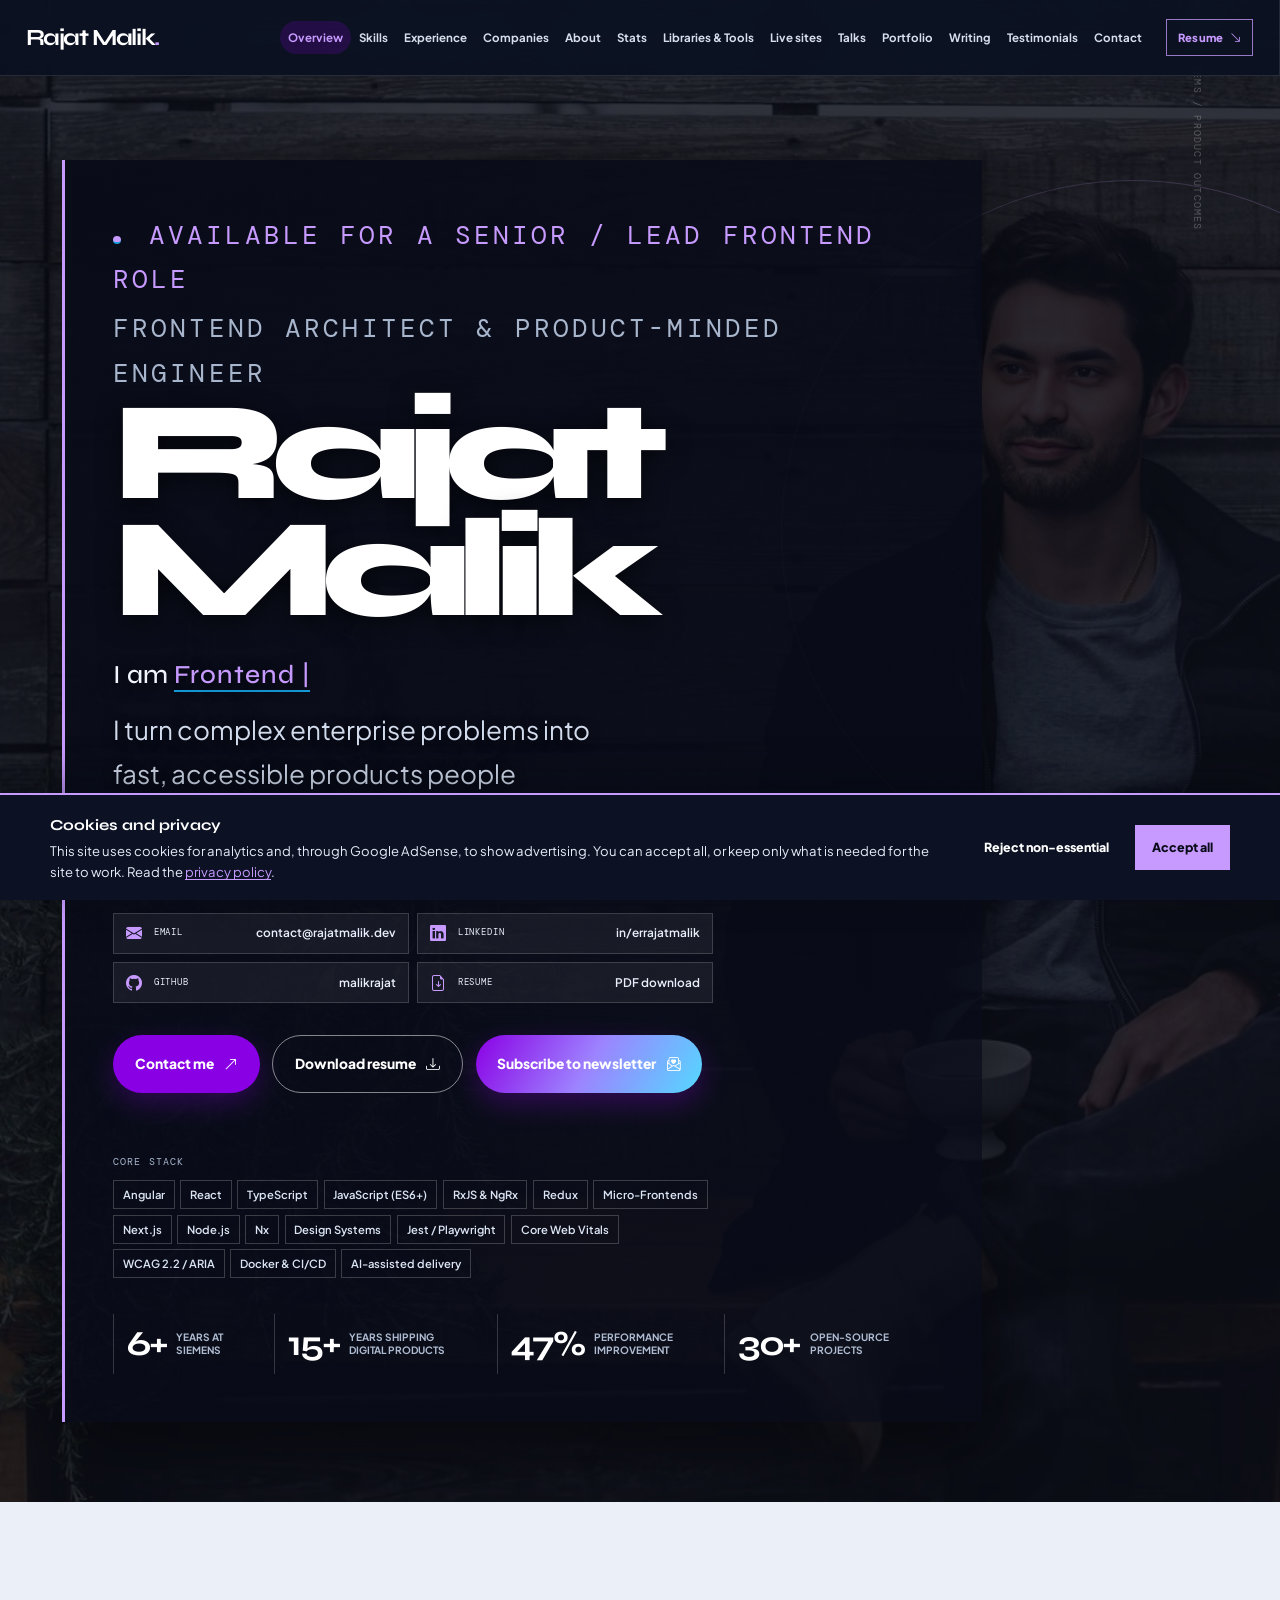
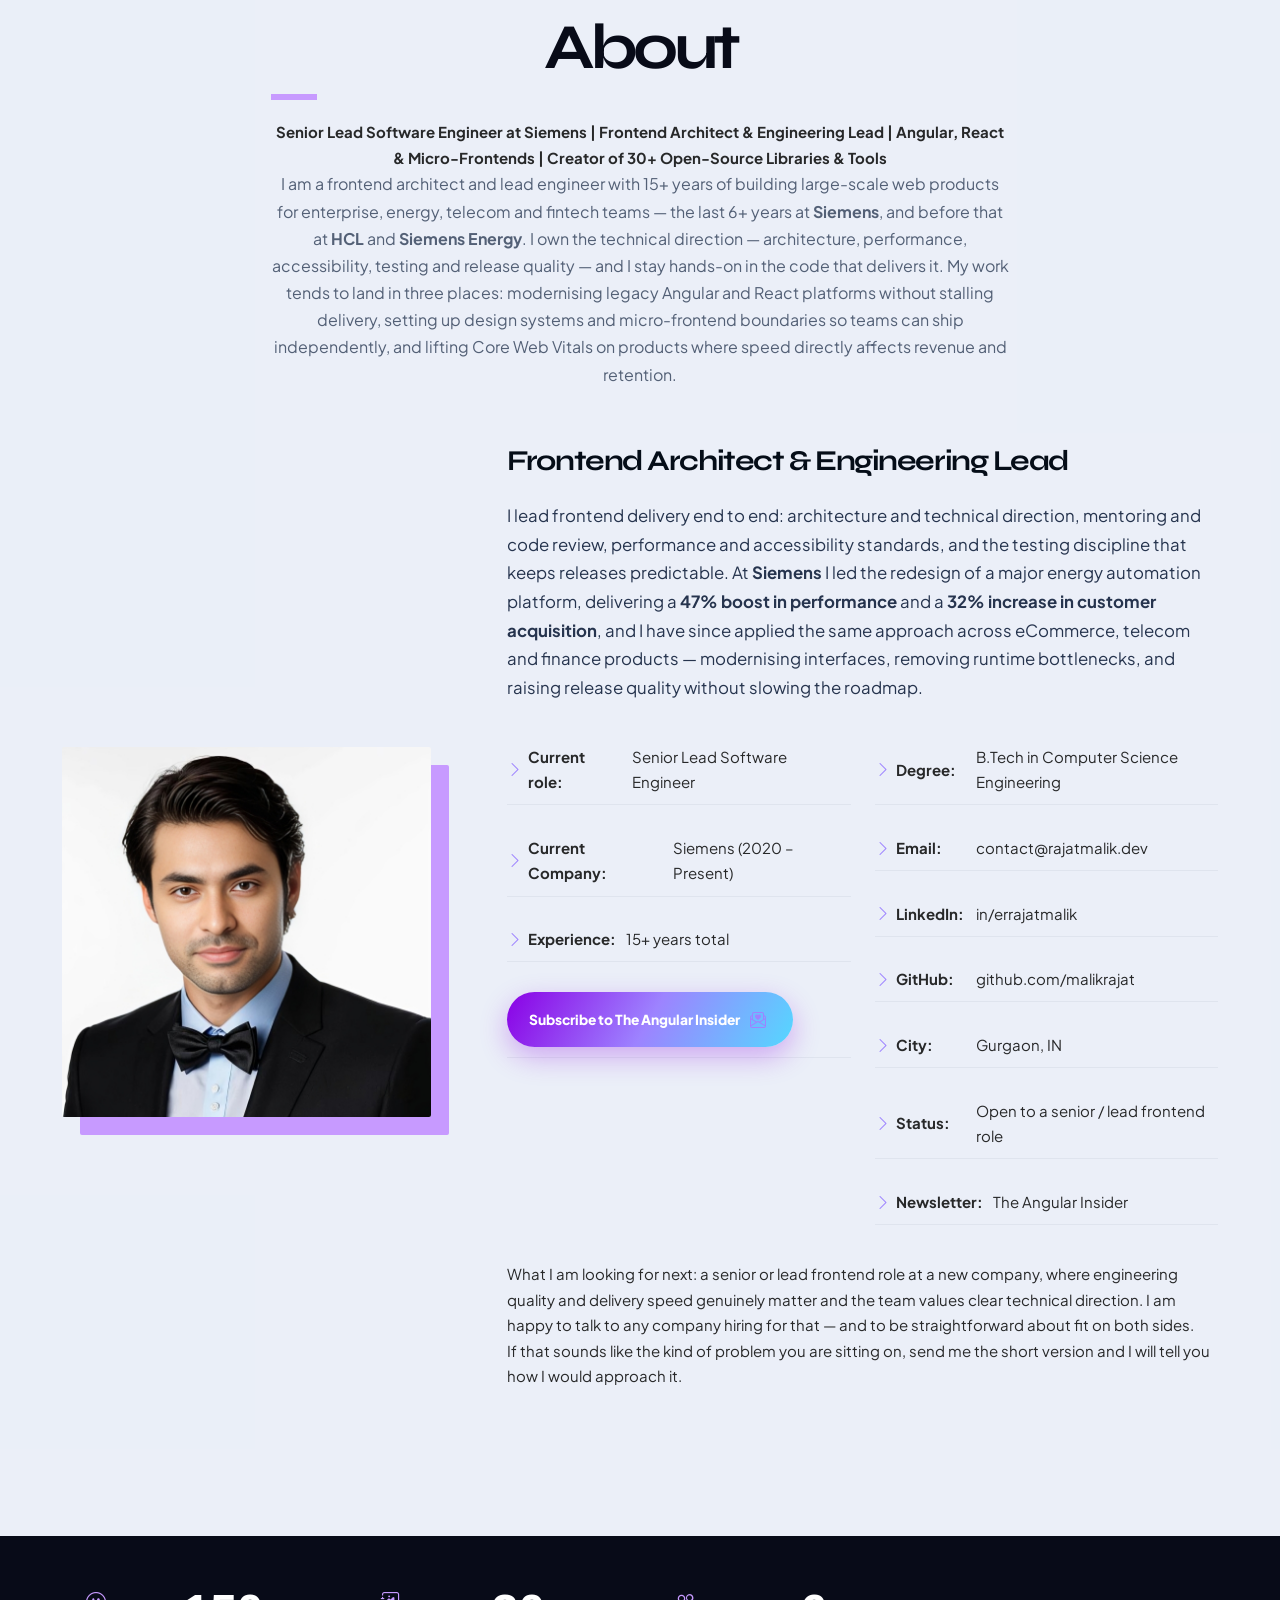
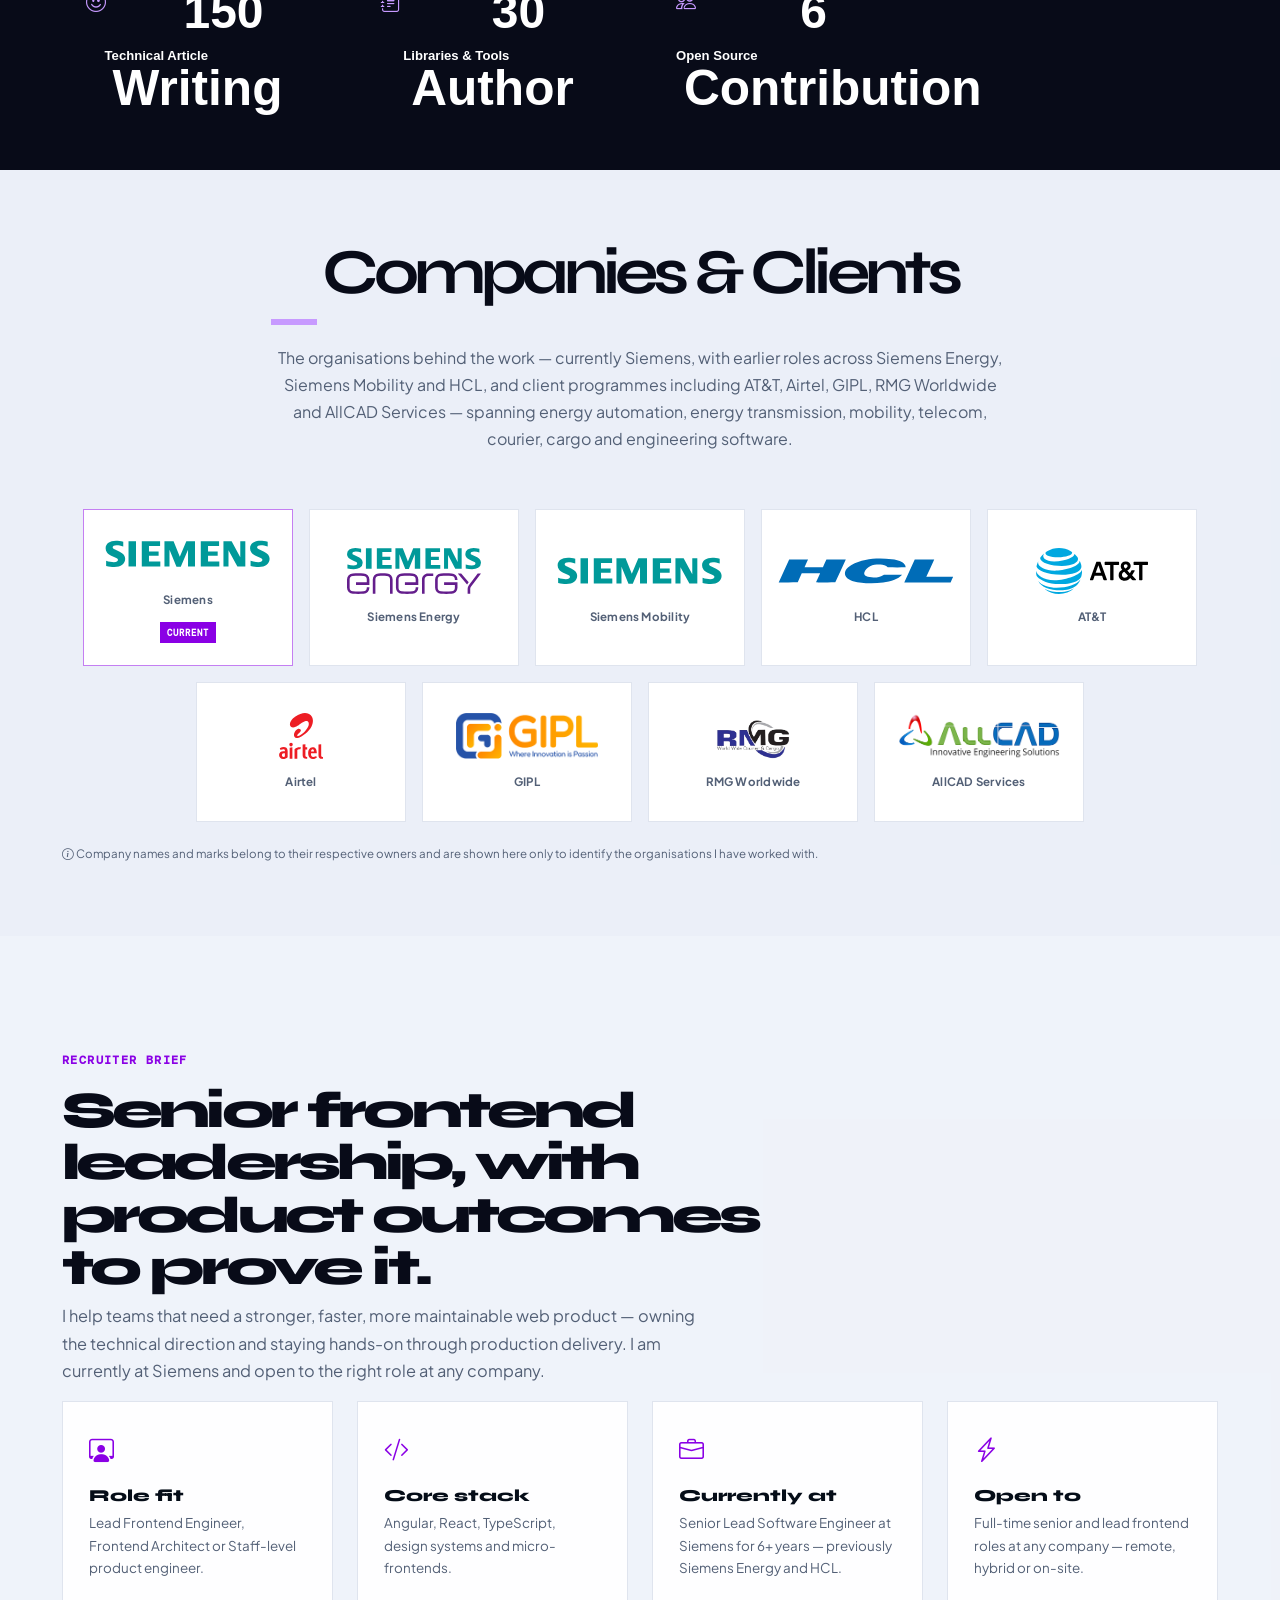
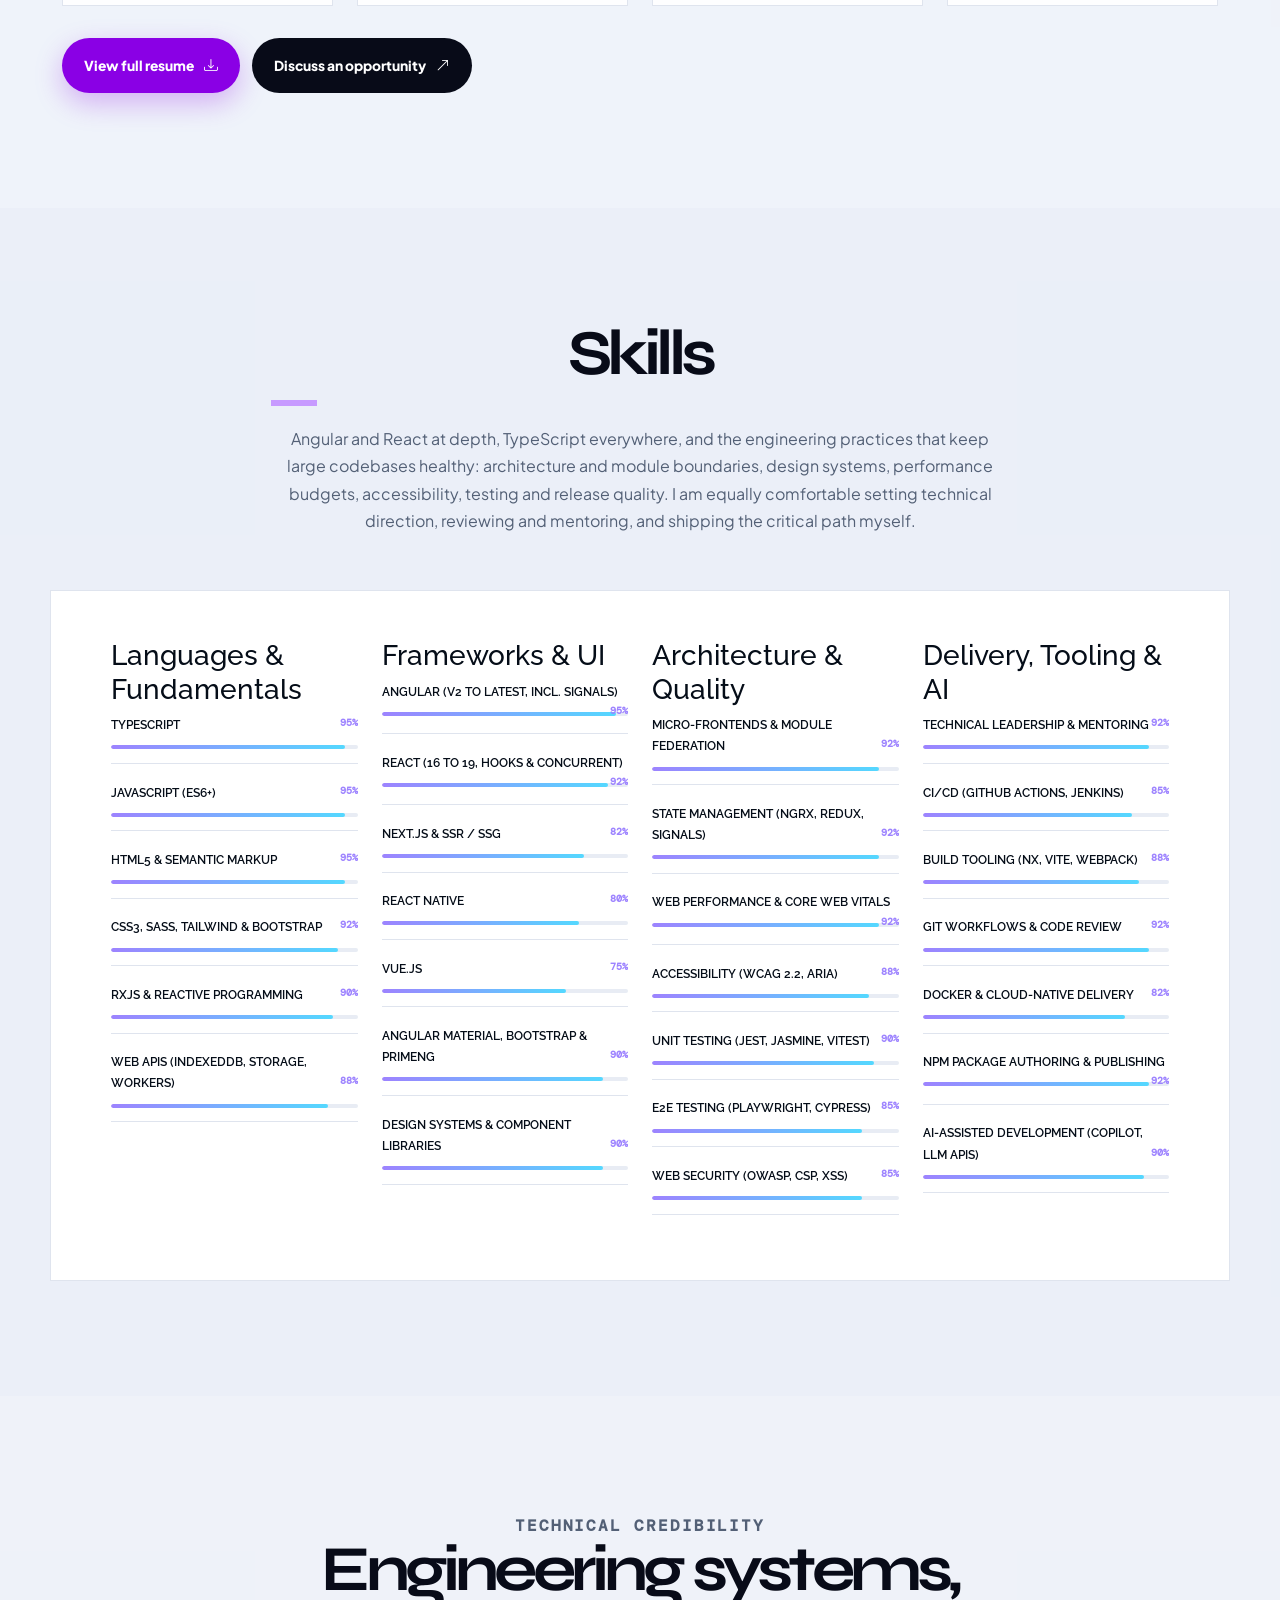
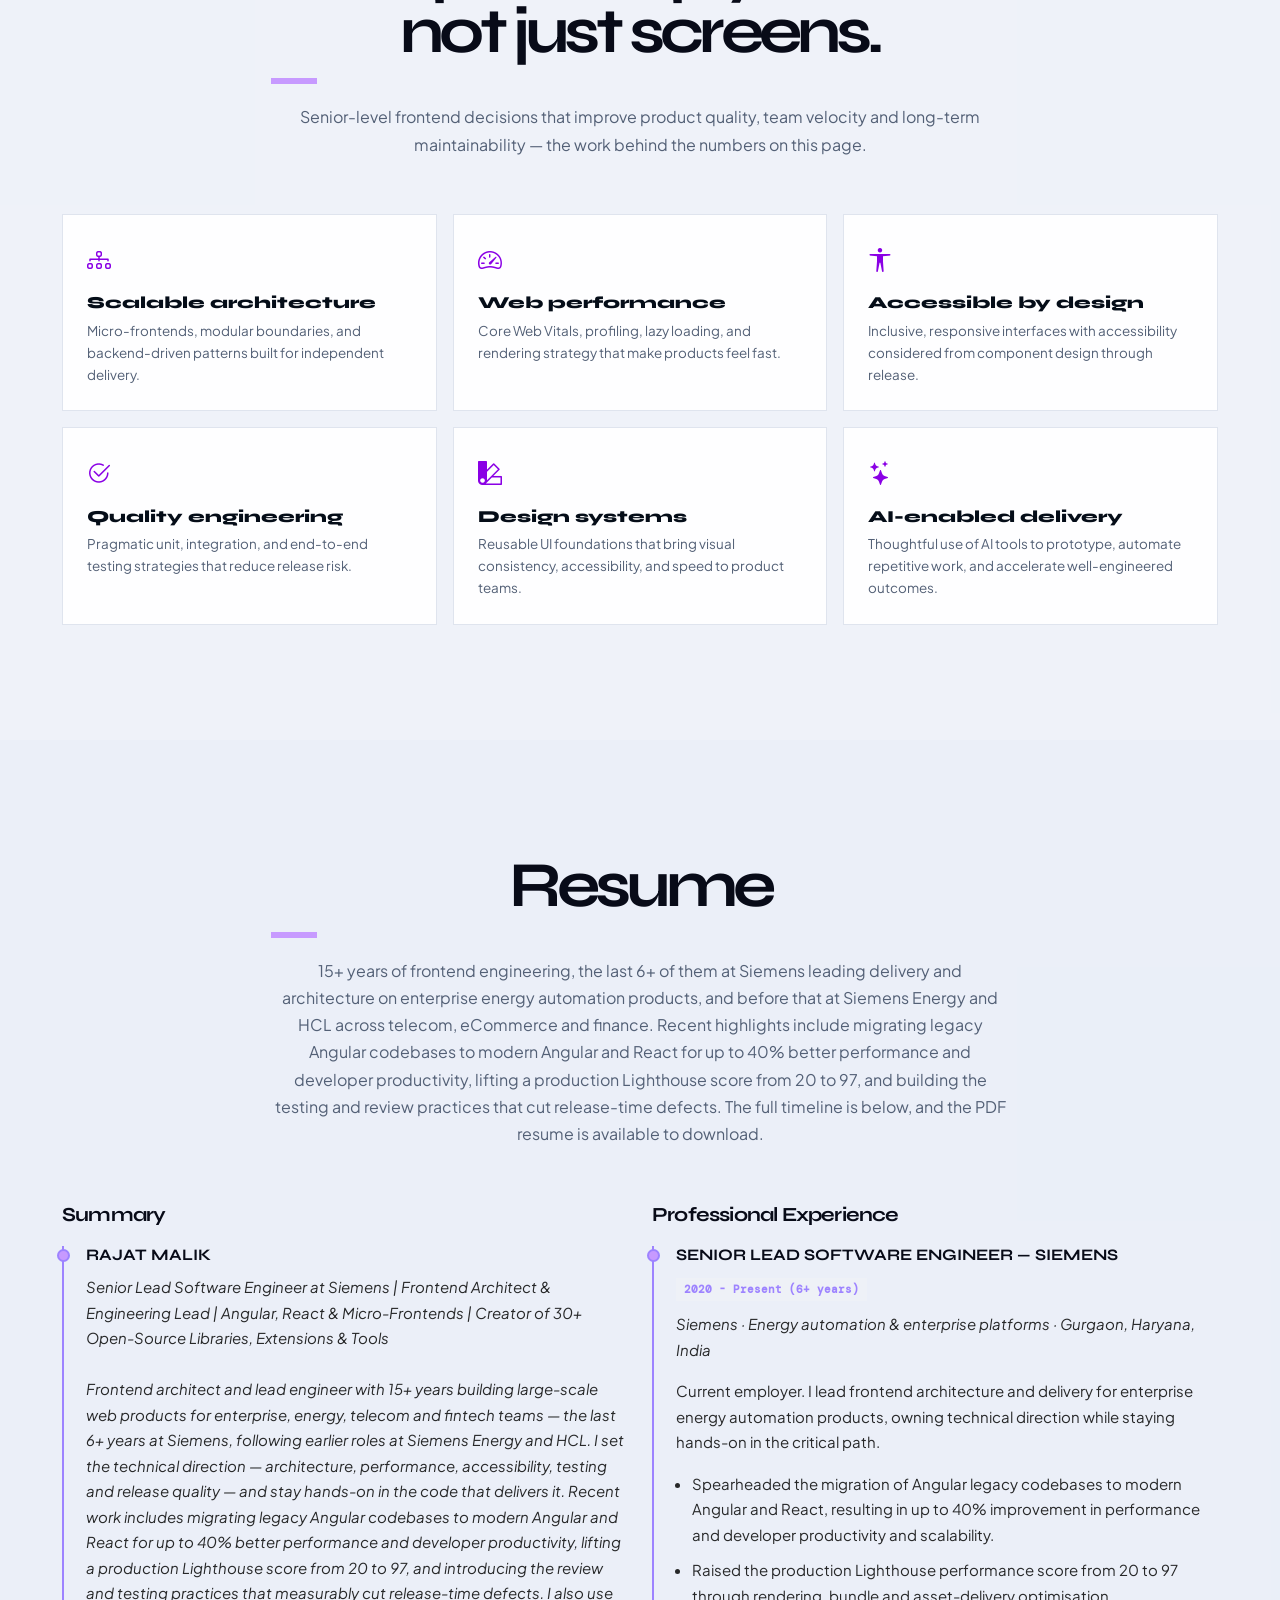
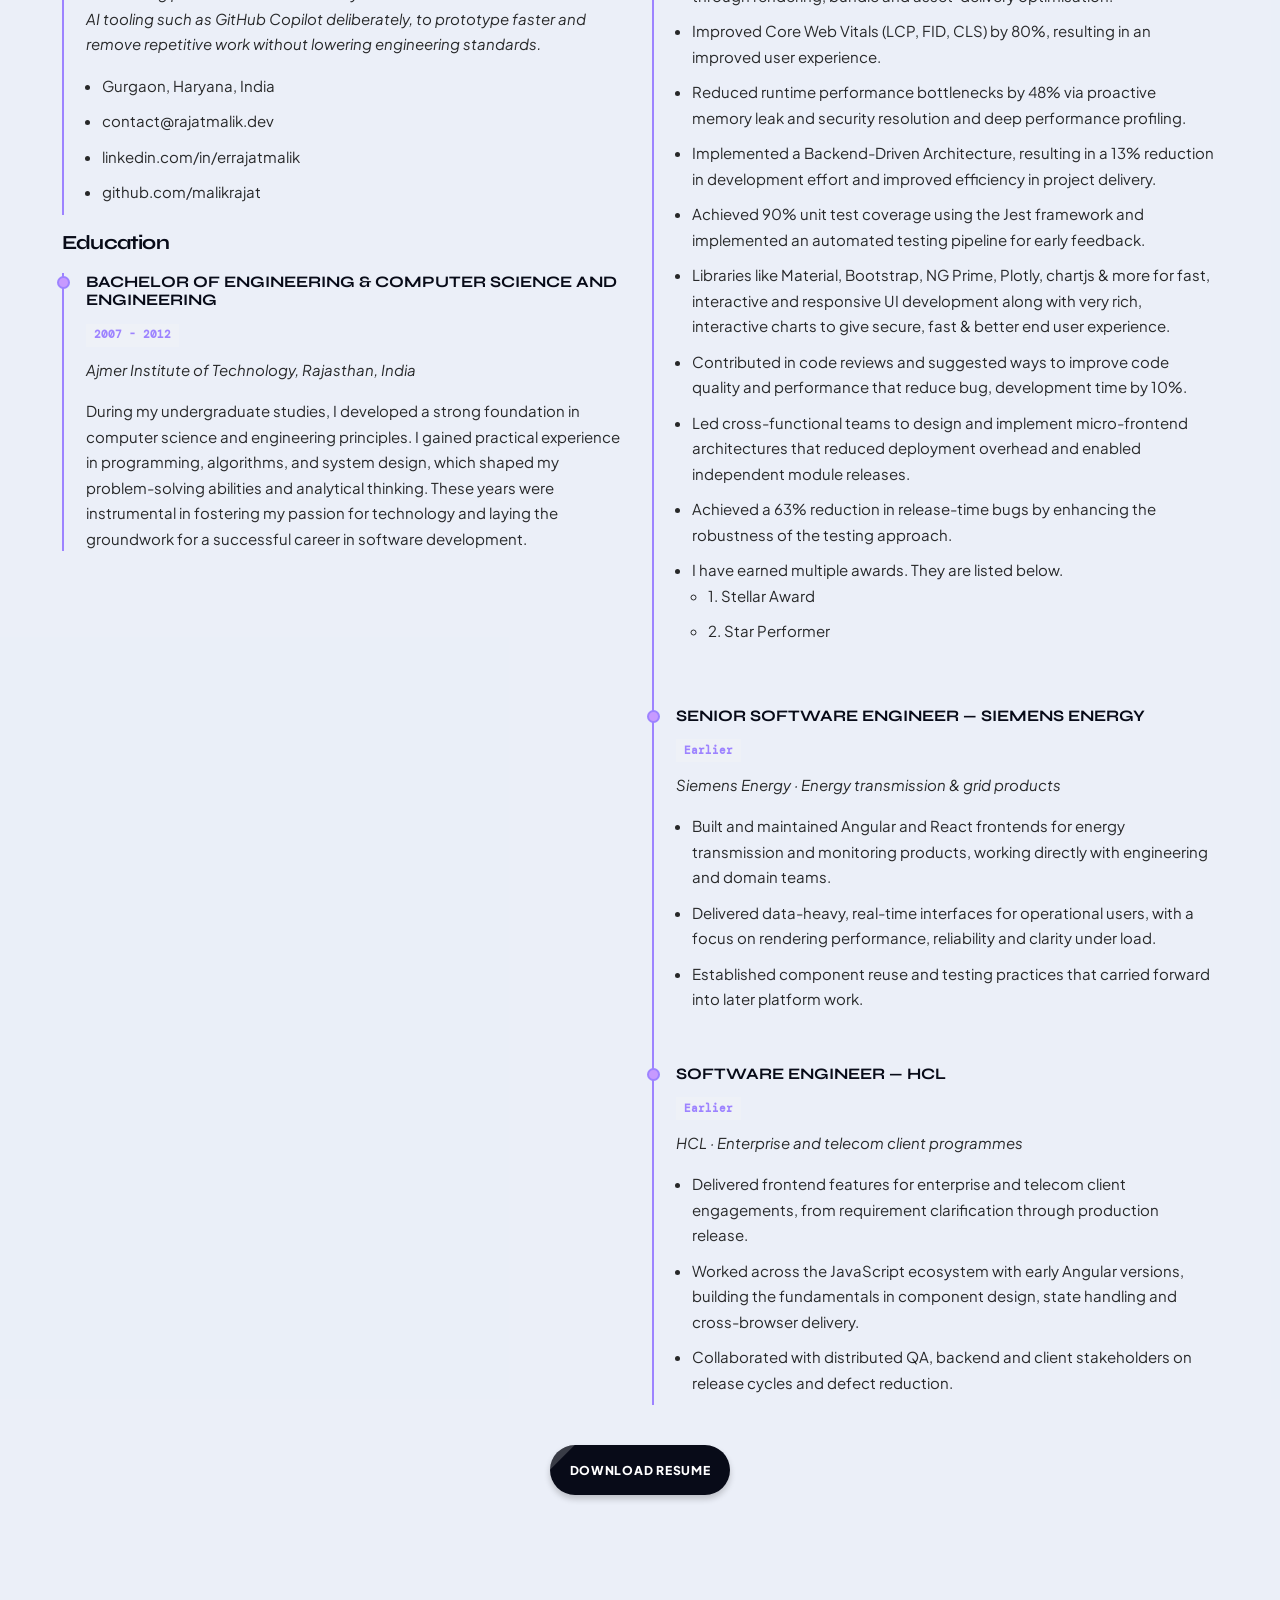
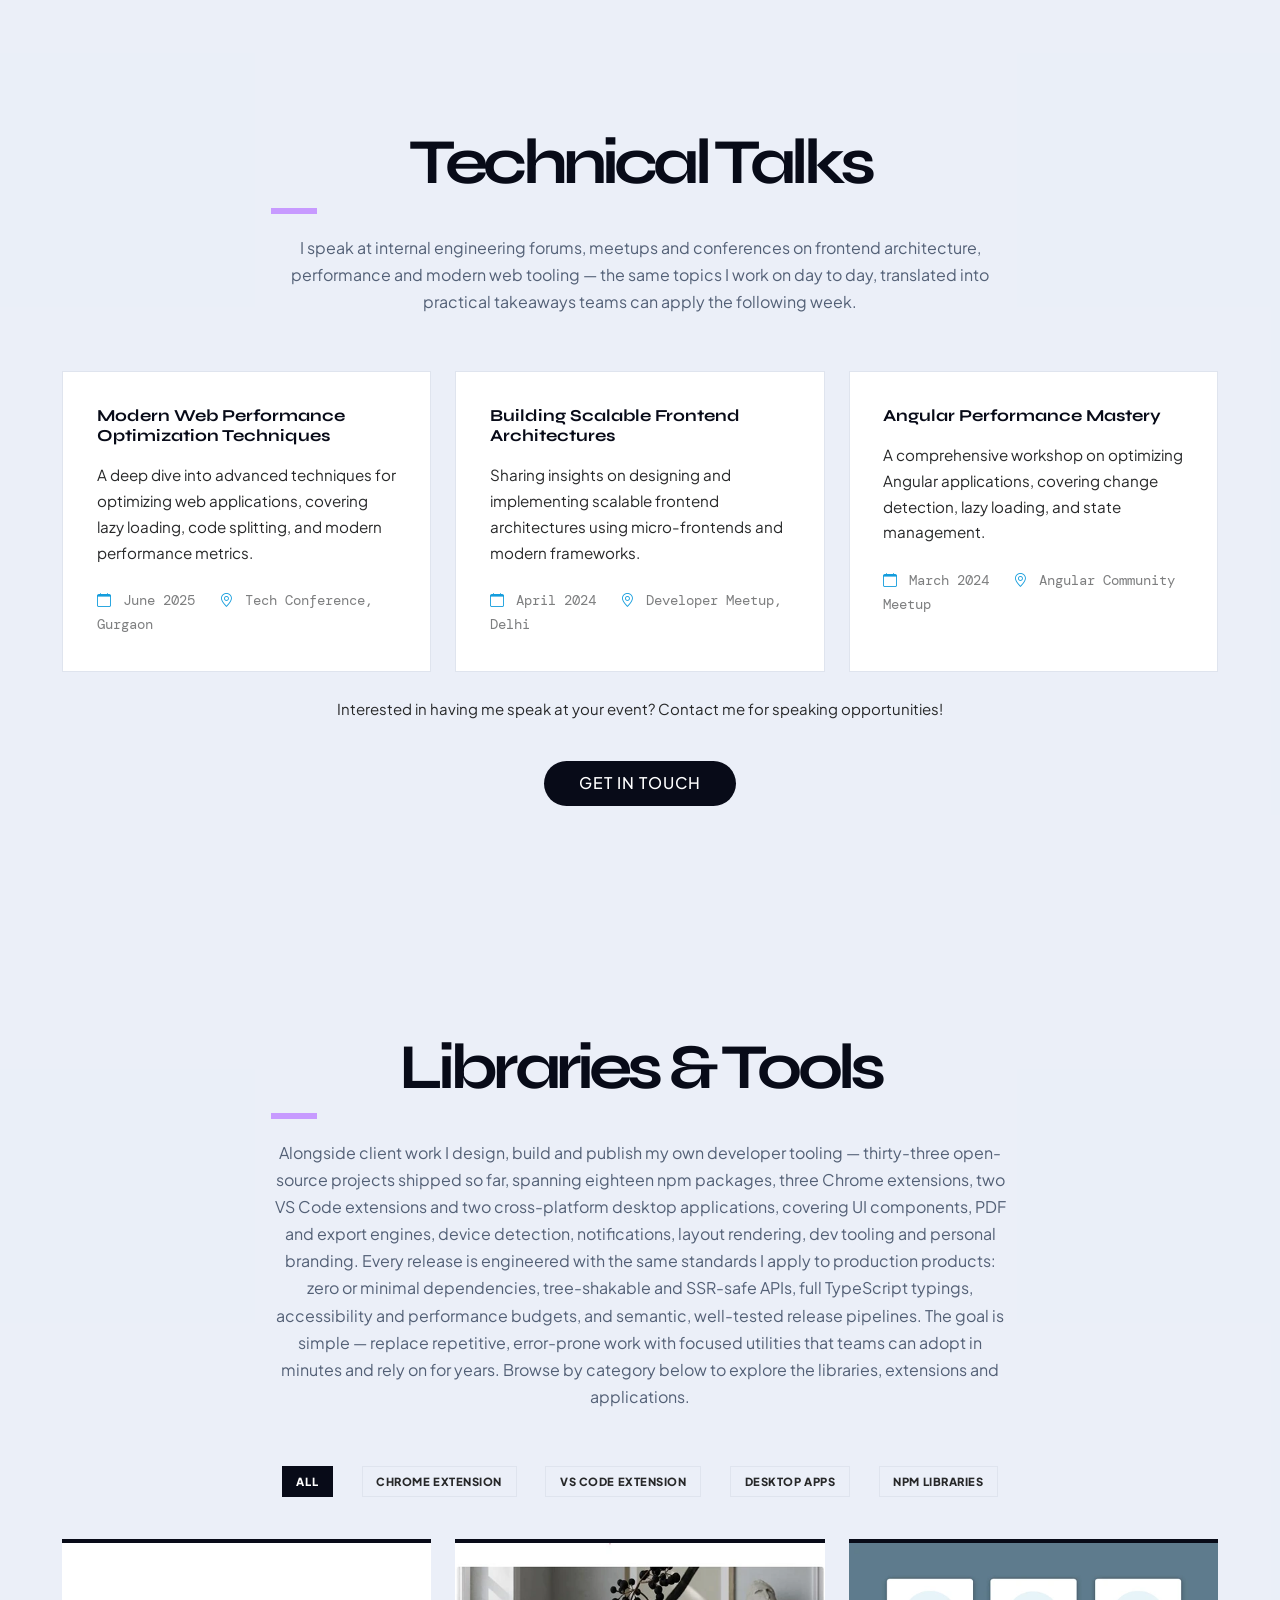
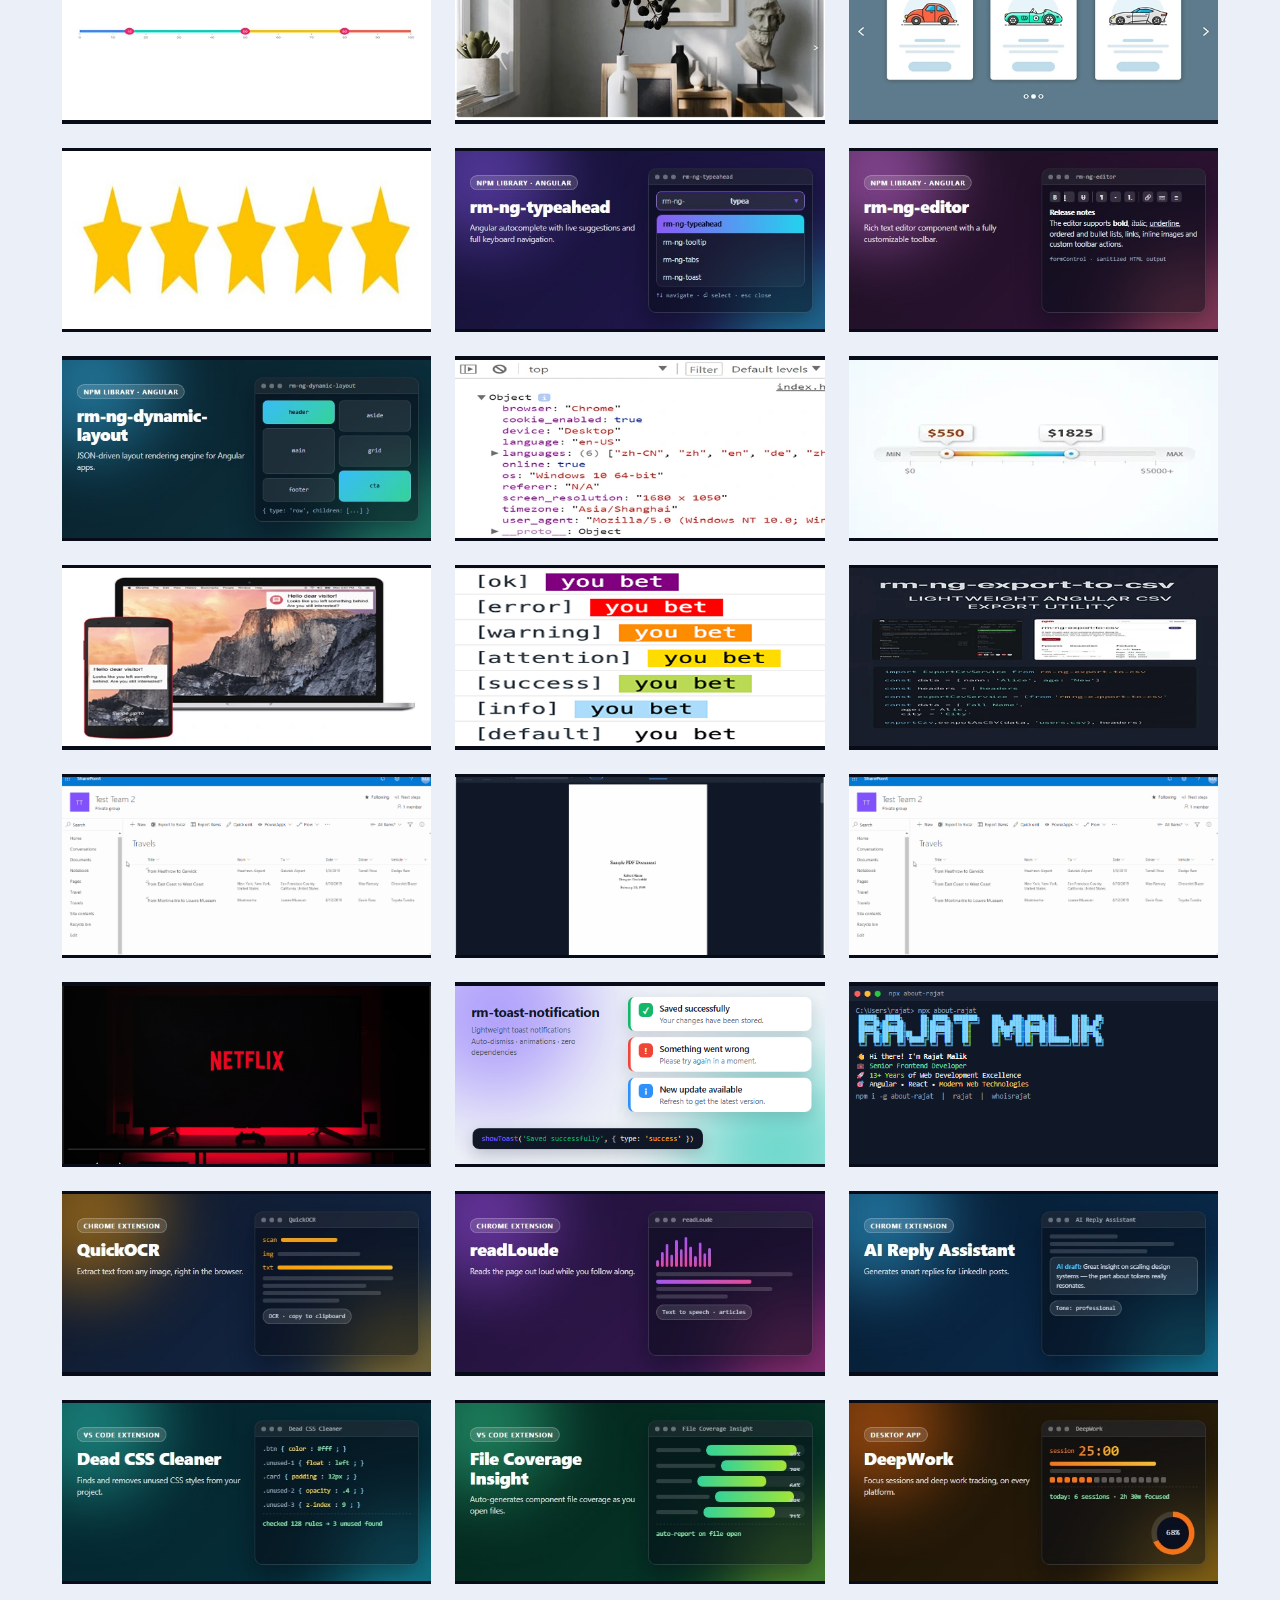
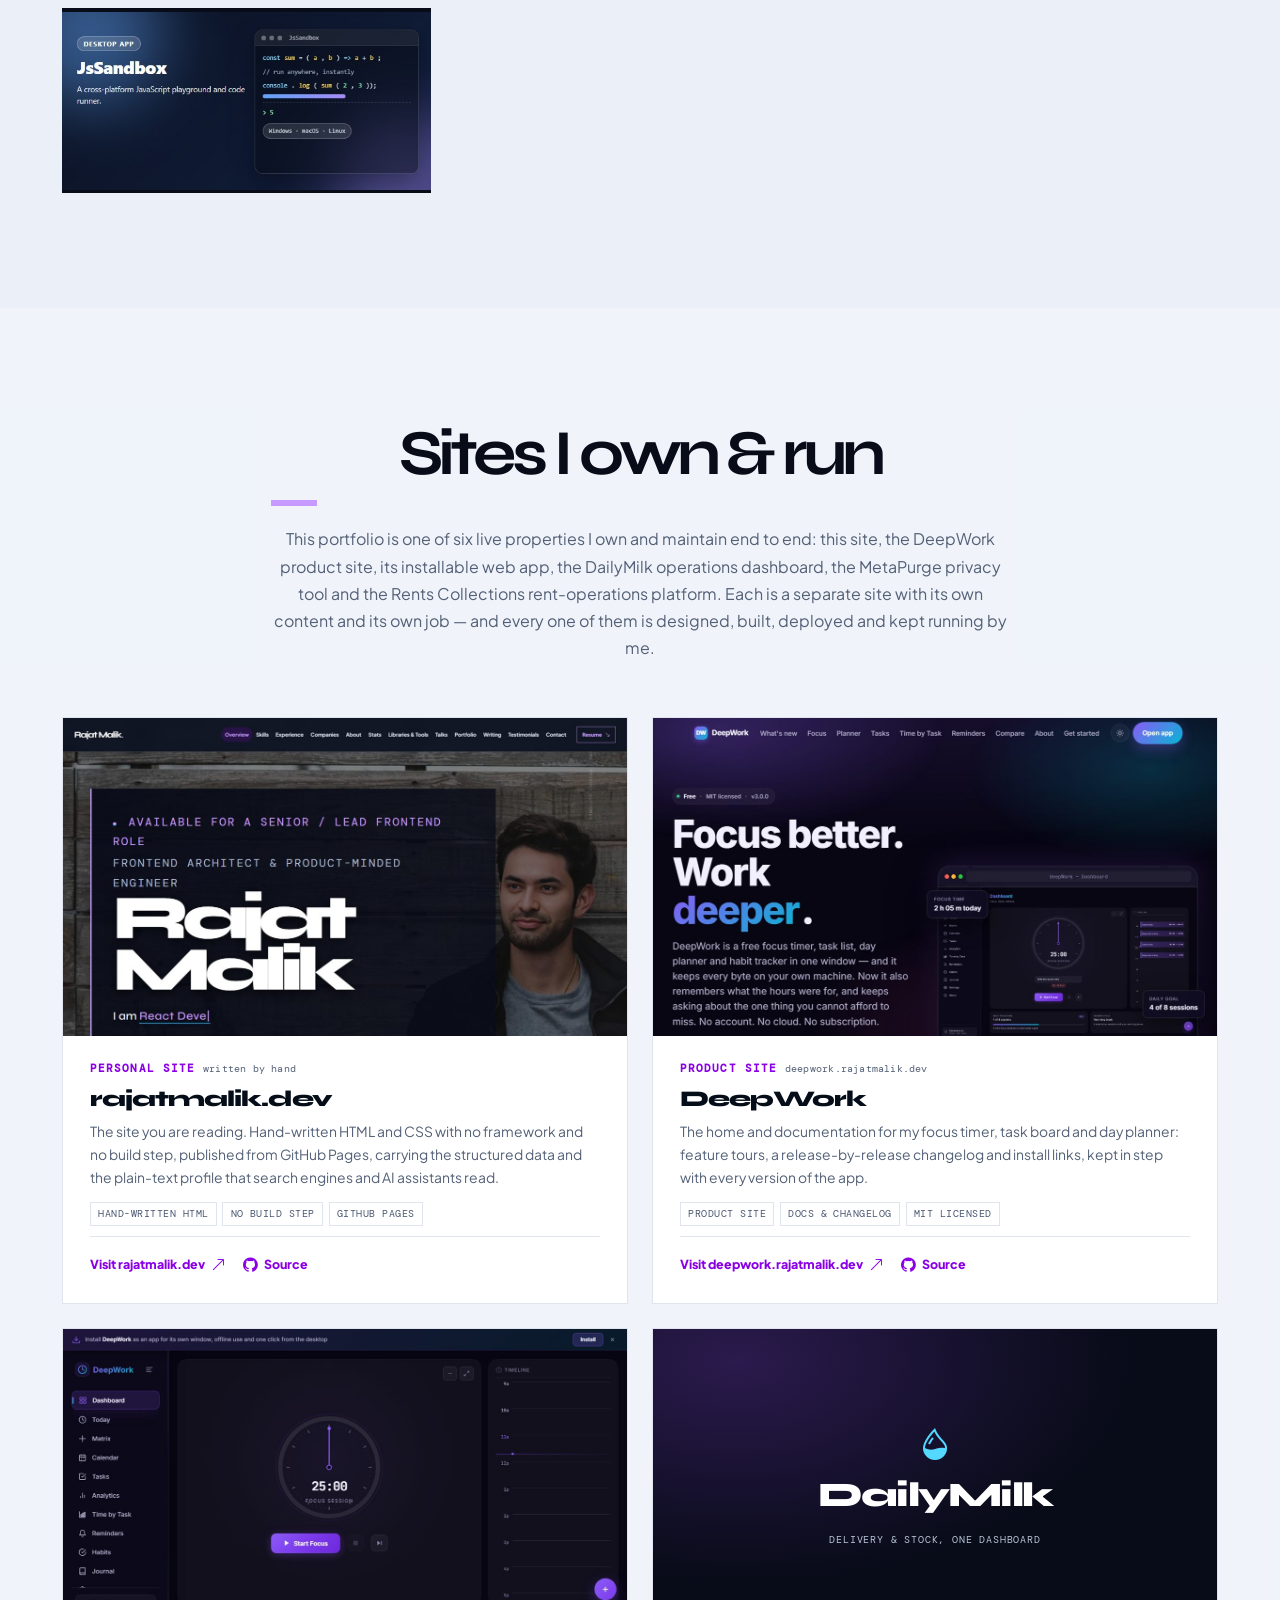
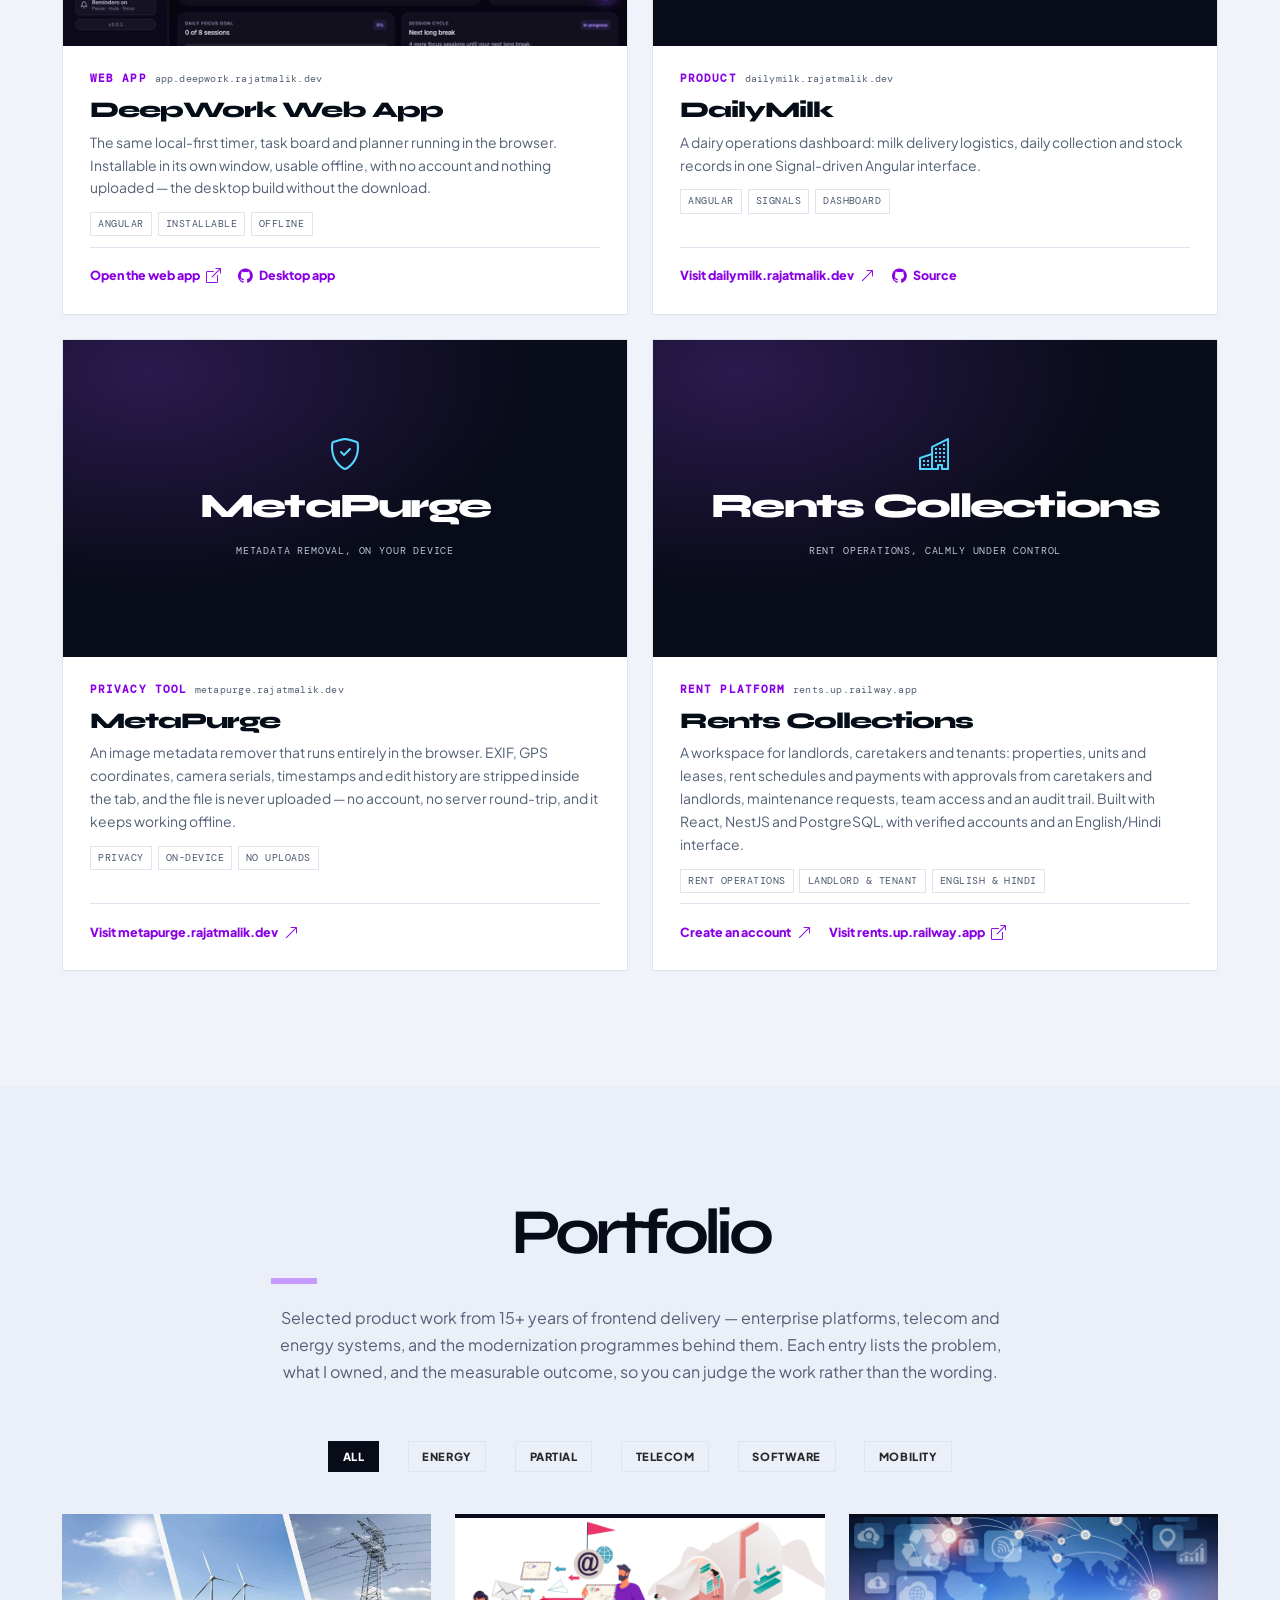
==== commit 95afd7d1: "Modernize portfolio interactions and add live sites Replace AOS and Waypoints with native scroll-dri" ====
--- a/index.html
+++ b/index.html
@@ -117,7 +117,8 @@
           "name": "Rajat Malik - Senior Lead Software Engineer and Frontend Architect",
           "inLanguage": "en",
           "isPartOf": { "@id": "https://rajatmalik.dev/#website" },
-          "mainEntity": { "@id": "https://rajatmalik.dev/#person" }
+          "mainEntity": { "@id": "https://rajatmalik.dev/#person" },
+          "hasPart": { "@id": "https://rajatmalik.dev/#sites" }
         },
         {
           "@type": "WebSite",
@@ -127,6 +128,70 @@
           "description": "The portfolio of Rajat Malik: senior lead software engineer, frontend architect, open-source author and technical writer.",
           "inLanguage": "en",
           "publisher": { "@id": "https://rajatmalik.dev/#person" }
+        },
+        {
+          "@type": "ItemList",
+          "@id": "https://rajatmalik.dev/#sites",
+          "name": "Sites owned and run by Rajat Malik",
+          "description": "The live websites and web apps designed, built, deployed and maintained by Rajat Malik.",
+          "numberOfItems": 6,
+          "itemListElement": [
+            {
+              "@type": "ListItem",
+              "position": 1,
+              "item": { "@id": "https://rajatmalik.dev/#website" }
+            },
+            {
+              "@type": "ListItem",
+              "position": 2,
+              "item": {
+                "@type": "WebSite",
+                "name": "DeepWork",
+                "url": "https://deepwork.rajatmalik.dev/",
+                "author": { "@id": "https://rajatmalik.dev/#person" }
+              }
+            },
+            {
+              "@type": "ListItem",
+              "position": 3,
+              "item": {
+                "@type": "WebSite",
+                "name": "DeepWork Web App",
+                "url": "https://app.deepwork.rajatmalik.dev/",
+                "author": { "@id": "https://rajatmalik.dev/#person" }
+              }
+            },
+            {
+              "@type": "ListItem",
+              "position": 4,
+              "item": {
+                "@type": "WebSite",
+                "name": "DailyMilk",
+                "url": "https://dailymilk.rajatmalik.dev/",
+                "author": { "@id": "https://rajatmalik.dev/#person" }
+              }
+            },
+            {
+              "@type": "ListItem",
+              "position": 5,
+              "item": {
+                "@type": "WebSite",
+                "name": "MetaPurge",
+                "url": "https://metapurge.rajatmalik.dev/",
+                "author": { "@id": "https://rajatmalik.dev/#person" }
+              }
+            },
+            {
+              "@type": "ListItem",
+              "position": 6,
+              "item": {
+                "@type": "WebSite",
+                "name": "Rents Collections",
+                "url": "https://rents.up.railway.app/",
+                "author": { "@id": "https://rajatmalik.dev/#person" }
+              }
+            }
+          ]
         }
       ]
     }
@@ -155,13 +220,12 @@
     rel="stylesheet">
   <link href="assets/vendor/bootstrap/css/bootstrap.min.css" rel="stylesheet">
   <link href="assets/vendor/bootstrap-icons/bootstrap-icons.css" rel="stylesheet">
-  <link href="assets/vendor/aos/aos.css" rel="stylesheet">
   <link href="assets/vendor/glightbox/css/glightbox.min.css" rel="stylesheet">
   <link href="assets/vendor/swiper/swiper-bundle.min.css" rel="stylesheet">
 
   <!-- Main CSS File -->
-  <link href="assets/css/main.css?v=20261117" rel="stylesheet">
-  <link href="assets/css/modern.css?v=20261117" rel="stylesheet">
+  <link href="assets/css/main.css?v=20261119" rel="stylesheet">
+  <link href="assets/css/modern.css?v=20261119" rel="stylesheet">
   <link href="assets/css/site-extras.css?v=5" rel="stylesheet">
   <link href="assets/css/pages.css?v=4" rel="stylesheet">
 
@@ -208,14 +272,14 @@
 
     <nav class="navmenu" id="navmenu">
       <ul>
-        <li><a class="active" href="#hero"><i class="bi bi-house navicon"></i>Overview</a></li>
+        <li><a href="#hero"><i class="bi bi-house navicon"></i>Overview</a></li>
         <li><a href="#skills"><i class="bi bi-tools navicon"></i> Skills</a></li>
         <li><a href="#resume"><i class="bi bi-file-earmark-text navicon"></i> Experience</a></li>
         <li><a href="#companies"><i class="bi bi-building navicon"></i> Companies</a></li>
         <li><a href="#about"><i class="bi bi-person navicon"></i> About</a></li>
         <li><a href="#stats"><i class="bi bi-graph-up navicon"></i> Stats</a></li>
         <li><a href="#library"><i class="bi bi-book navicon"></i> Libraries &amp; Tools </a></li>
-        <li><a href="#products"><i class="bi bi-box-seam navicon"></i> Products</a></li>
+        <li><a href="#sites"><i class="bi bi-globe2 navicon"></i> Live sites</a></li>
         <li><a href="#talks"><i class="bi bi-mic-fill navicon"></i> Talks</a></li>
         <li><a href="#portfolio"><i class="bi bi-images navicon"></i> Portfolio</a></li>
         <li><a href="#services"><i class="bi bi-newspaper navicon"></i> Writing </a></li>
@@ -236,9 +300,9 @@
   <main class="main" id="main-content">
 
     <!-- Hero Section -->
-    <section class="hero section dark-background" id="hero">
-      <img alt="" class="" data-aos="fade-in" src="assets/img/hero-bg.png">
-      <div class="container" data-aos="fade-up" data-aos-delay="100">
+    <section class="hero section dark-background" id="hero" tabindex="-1">
+      <img alt="" class="" data-reveal="fade" src="assets/img/hero-bg.png">
+      <div class="container" data-reveal="up">
         <div class="hero-copy">
           <p class="hero-kicker"><span></span> Available for a senior / lead frontend role</p>
           <p class="hero-overline">Frontend architect &amp; product-minded engineer</p>
@@ -324,9 +388,9 @@
       </div>
     </section><!-- /Hero Section -->
     <!-- About Section -->
-    <section class="about section" id="about">
+    <section class="about section" id="about" tabindex="-1">
       <!-- Section Title -->
-      <div class="container section-title" data-aos="fade-up">
+      <div class="container section-title" data-reveal="up">
         <h2>About</h2>
         <strong>
           Senior Lead Software Engineer at Siemens | Frontend Architect &amp; Engineering Lead | Angular, React &amp;
@@ -344,7 +408,7 @@
           lifting Core Web Vitals on products where speed directly affects revenue and retention.
         </p>
       </div><!-- End Section Title -->
-      <div class="container" data-aos="fade-up" data-aos-delay="100">
+      <div class="container" data-reveal="up">
         <div class="row gy-4 justify-content-center">
           <div class="col-lg-4">
             <img alt="Rajat Malik, Senior Lead Software Engineer at Siemens" class="img-fluid"
@@ -430,8 +494,8 @@
     </section><!-- /About Section -->
 
     <!-- Stats Section -->
-    <section class="stats section" id="stats">
-      <div class="container" data-aos="fade-up" data-aos-delay="100">
+    <section class="stats section" id="stats" tabindex="-1">
+      <div class="container" data-reveal="up">
 
         <div class="row gy-4">
 
@@ -486,9 +550,9 @@
     <!-- /Stats Section -->
 
     <!-- Companies & Clients Section -->
-    <section class="companies section" id="companies">
-
-      <div class="container section-title" data-aos="fade-up">
+    <section class="companies section" id="companies" tabindex="-1">
+
+      <div class="container section-title" data-reveal="up">
         <h2>Companies &amp; Clients</h2>
         <p>The organisations behind the work &mdash; currently Siemens, with earlier roles across Siemens Energy,
           Siemens Mobility and HCL, and client programmes including AT&amp;T, Airtel, GIPL, RMG Worldwide and AllCAD
@@ -496,7 +560,7 @@
           engineering software.</p>
       </div><!-- End Section Title -->
 
-      <div class="container" data-aos="fade-up" data-aos-delay="100">
+      <div class="container" data-reveal="up">
         <ul class="company-grid" id="company-grid" aria-label="Companies and clients I have worked with">
           <!-- Rendered by assets/js/companies.js.
                Add an entry there and drop the logo file into assets/img/logos/ -->
@@ -513,7 +577,7 @@
 
     <section class="recruiter-brief section" id="recruiter-brief">
       <div class="container">
-        <div class="brief-intro" data-aos="fade-up">
+        <div class="brief-intro" data-reveal="up">
           <p class="section-eyebrow">Recruiter brief</p>
           <h2>Senior frontend leadership, with product outcomes to prove it.</h2>
           <p>I help teams that need a stronger, faster, more maintainable web product &mdash; owning the technical
@@ -521,32 +585,32 @@
             role at any company.</p>
         </div>
         <div class="row g-4">
-          <div class="col-md-6 col-lg-3" data-aos="fade-up" data-aos-delay="100">
+          <div class="col-md-6 col-lg-3" data-reveal="up">
             <article class="brief-card"><i class="bi bi-person-workspace"></i>
               <h3>Role fit</h3>
               <p>Lead Frontend Engineer, Frontend Architect or Staff-level product engineer.</p>
             </article>
           </div>
-          <div class="col-md-6 col-lg-3" data-aos="fade-up" data-aos-delay="150">
+          <div class="col-md-6 col-lg-3" data-reveal="up">
             <article class="brief-card"><i class="bi bi-code-slash"></i>
               <h3>Core stack</h3>
               <p>Angular, React, TypeScript, design systems and micro-frontends.</p>
             </article>
           </div>
-          <div class="col-md-6 col-lg-3" data-aos="fade-up" data-aos-delay="200">
+          <div class="col-md-6 col-lg-3" data-reveal="up">
             <article class="brief-card"><i class="bi bi-briefcase"></i>
               <h3>Currently at</h3>
               <p>Senior Lead Software Engineer at Siemens for 6+ years &mdash; previously Siemens Energy and HCL.</p>
             </article>
           </div>
-          <div class="col-md-6 col-lg-3" data-aos="fade-up" data-aos-delay="250">
+          <div class="col-md-6 col-lg-3" data-reveal="up">
             <article class="brief-card"><i class="bi bi-lightning-charge"></i>
               <h3>Open to</h3>
               <p>Full-time senior and lead frontend roles at any company &mdash; remote, hybrid or on-site.</p>
             </article>
           </div>
         </div>
-        <div class="brief-actions" data-aos="fade-up"><a class="button button-primary"
+        <div class="brief-actions" data-reveal="up"><a class="button button-primary"
             href="./assets/Rajat-JS-React-Angular.pdf" download>View full resume <i class="bi bi-download"></i></a><a
             class="button button-dark" href="#contact">Discuss an opportunity <i class="bi bi-arrow-up-right"></i></a>
         </div>
@@ -554,10 +618,10 @@
     </section>
 
     <!-- Skills Section -->
-    <section class="skills section light-background" id="skills">
+    <section class="skills section light-background" id="skills" tabindex="-1">
 
       <!-- Section Title -->
-      <div class="container section-title" data-aos="fade-up">
+      <div class="container section-title" data-reveal="up">
         <h2>Skills</h2>
         <p>Angular and React at depth, TypeScript everywhere, and the engineering practices that keep large codebases
           healthy: architecture and module boundaries, design systems, performance budgets, accessibility, testing and
@@ -565,58 +629,40 @@
           the critical path myself.</p>
       </div><!-- End Section Title -->
 
-      <div class="container" data-aos="fade-up" data-aos-delay="100">
-
-        <div class="row skills-content skills-animation">
+      <div class="container" data-reveal="up">
+
+        <div class="row skills-content">
 
           <div class="col-lg-3">
             <h3 class="resume-title">Languages &amp; Fundamentals</h3>
             <div class="progress">
               <span class="skill"><span>TypeScript</span> <i class="val">95%</i></span>
-              <div aria-hidden="true" class="progress-bar-wrap">
-                <div aria-valuemax="100" aria-valuemin="0" aria-valuenow="95" class="progress-bar" role="progressbar">
-                </div>
-              </div>
+              <progress aria-hidden="true" class="skill-meter" max="100" value="95"></progress>
             </div><!-- End Skills Item -->
 
             <div class="progress">
               <span class="skill"><span>JavaScript (ES6+)</span> <i class="val">95%</i></span>
-              <div aria-hidden="true" class="progress-bar-wrap">
-                <div aria-valuemax="100" aria-valuemin="0" aria-valuenow="95" class="progress-bar" role="progressbar">
-                </div>
-              </div>
+              <progress aria-hidden="true" class="skill-meter" max="100" value="95"></progress>
             </div><!-- End Skills Item -->
 
             <div class="progress">
               <span class="skill"><span>HTML5 &amp; semantic markup</span> <i class="val">95%</i></span>
-              <div aria-hidden="true" class="progress-bar-wrap">
-                <div aria-valuemax="100" aria-valuemin="0" aria-valuenow="95" class="progress-bar" role="progressbar">
-                </div>
-              </div>
+              <progress aria-hidden="true" class="skill-meter" max="100" value="95"></progress>
             </div><!-- End Skills Item -->
 
             <div class="progress">
               <span class="skill"><span>CSS3, Sass, Tailwind &amp; Bootstrap</span> <i class="val">92%</i></span>
-              <div aria-hidden="true" class="progress-bar-wrap">
-                <div aria-valuemax="100" aria-valuemin="0" aria-valuenow="92" class="progress-bar" role="progressbar">
-                </div>
-              </div>
+              <progress aria-hidden="true" class="skill-meter" max="100" value="92"></progress>
             </div><!-- End Skills Item -->
 
             <div class="progress">
               <span class="skill"><span>RxJS &amp; reactive programming</span> <i class="val">90%</i></span>
-              <div aria-hidden="true" class="progress-bar-wrap">
-                <div aria-valuemax="100" aria-valuemin="0" aria-valuenow="90" class="progress-bar" role="progressbar">
-                </div>
-              </div>
+              <progress aria-hidden="true" class="skill-meter" max="100" value="90"></progress>
             </div><!-- End Skills Item -->
 
             <div class="progress">
               <span class="skill"><span>Web APIs (IndexedDB, Storage, Workers)</span> <i class="val">88%</i></span>
-              <div aria-hidden="true" class="progress-bar-wrap">
-                <div aria-valuemax="100" aria-valuemin="0" aria-valuenow="88" class="progress-bar" role="progressbar">
-                </div>
-              </div>
+              <progress aria-hidden="true" class="skill-meter" max="100" value="88"></progress>
             </div><!-- End Skills Item -->
           </div>
 
@@ -624,58 +670,37 @@
             <h3 class="resume-title">Frameworks &amp; UI</h3>
             <div class="progress">
               <span class="skill"><span>Angular (v2 to latest, incl. signals)</span> <i class="val">95%</i></span>
-              <div aria-hidden="true" class="progress-bar-wrap">
-                <div aria-valuemax="100" aria-valuemin="0" aria-valuenow="95" class="progress-bar" role="progressbar">
-                </div>
-              </div>
+              <progress aria-hidden="true" class="skill-meter" max="100" value="95"></progress>
             </div><!-- End Skills Item -->
 
             <div class="progress">
               <span class="skill"><span>React (16 to 19, hooks &amp; concurrent)</span> <i class="val">92%</i></span>
-              <div aria-hidden="true" class="progress-bar-wrap">
-                <div aria-valuemax="100" aria-valuemin="0" aria-valuenow="92" class="progress-bar" role="progressbar">
-                </div>
-              </div>
+              <progress aria-hidden="true" class="skill-meter" max="100" value="92"></progress>
             </div><!-- End Skills Item -->
 
             <div class="progress">
               <span class="skill"><span>Next.js &amp; SSR / SSG</span> <i class="val">82%</i></span>
-              <div aria-hidden="true" class="progress-bar-wrap">
-                <div aria-valuemax="100" aria-valuemin="0" aria-valuenow="82" class="progress-bar" role="progressbar">
-                </div>
-              </div>
+              <progress aria-hidden="true" class="skill-meter" max="100" value="82"></progress>
             </div><!-- End Skills Item -->
 
             <div class="progress">
               <span class="skill"><span>React Native</span> <i class="val">80%</i></span>
-              <div aria-hidden="true" class="progress-bar-wrap">
-                <div aria-valuemax="100" aria-valuemin="0" aria-valuenow="80" class="progress-bar" role="progressbar">
-                </div>
-              </div>
+              <progress aria-hidden="true" class="skill-meter" max="100" value="80"></progress>
             </div><!-- End Skills Item -->
 
             <div class="progress">
               <span class="skill"><span>Vue.js</span> <i class="val">75%</i></span>
-              <div aria-hidden="true" class="progress-bar-wrap">
-                <div aria-valuemax="100" aria-valuemin="0" aria-valuenow="75" class="progress-bar" role="progressbar">
-                </div>
-              </div>
+              <progress aria-hidden="true" class="skill-meter" max="100" value="75"></progress>
             </div><!-- End Skills Item -->
 
             <div class="progress">
               <span class="skill"><span>Angular Material, Bootstrap &amp; PrimeNG</span> <i class="val">90%</i></span>
-              <div aria-hidden="true" class="progress-bar-wrap">
-                <div aria-valuemax="100" aria-valuemin="0" aria-valuenow="90" class="progress-bar" role="progressbar">
-                </div>
-              </div>
+              <progress aria-hidden="true" class="skill-meter" max="100" value="90"></progress>
             </div><!-- End Skills Item -->
 
             <div class="progress">
               <span class="skill"><span>Design systems &amp; component libraries</span> <i class="val">90%</i></span>
-              <div aria-hidden="true" class="progress-bar-wrap">
-                <div aria-valuemax="100" aria-valuemin="0" aria-valuenow="90" class="progress-bar" role="progressbar">
-                </div>
-              </div>
+              <progress aria-hidden="true" class="skill-meter" max="100" value="90"></progress>
             </div><!-- End Skills Item -->
           </div>
 
@@ -683,58 +708,37 @@
             <h3 class="resume-title">Architecture &amp; Quality</h3>
             <div class="progress">
               <span class="skill"><span>Micro-frontends &amp; module federation</span> <i class="val">92%</i></span>
-              <div aria-hidden="true" class="progress-bar-wrap">
-                <div aria-valuemax="100" aria-valuemin="0" aria-valuenow="92" class="progress-bar" role="progressbar">
-                </div>
-              </div>
+              <progress aria-hidden="true" class="skill-meter" max="100" value="92"></progress>
             </div><!-- End Skills Item -->
 
             <div class="progress">
               <span class="skill"><span>State management (NgRx, Redux, Signals)</span> <i class="val">92%</i></span>
-              <div aria-hidden="true" class="progress-bar-wrap">
-                <div aria-valuemax="100" aria-valuemin="0" aria-valuenow="92" class="progress-bar" role="progressbar">
-                </div>
-              </div>
+              <progress aria-hidden="true" class="skill-meter" max="100" value="92"></progress>
             </div><!-- End Skills Item -->
 
             <div class="progress">
               <span class="skill"><span>Web performance &amp; Core Web Vitals</span> <i class="val">92%</i></span>
-              <div aria-hidden="true" class="progress-bar-wrap">
-                <div aria-valuemax="100" aria-valuemin="0" aria-valuenow="92" class="progress-bar" role="progressbar">
-                </div>
-              </div>
+              <progress aria-hidden="true" class="skill-meter" max="100" value="92"></progress>
             </div><!-- End Skills Item -->
 
             <div class="progress">
               <span class="skill"><span>Accessibility (WCAG 2.2, ARIA)</span> <i class="val">88%</i></span>
-              <div aria-hidden="true" class="progress-bar-wrap">
-                <div aria-valuemax="100" aria-valuemin="0" aria-valuenow="88" class="progress-bar" role="progressbar">
-                </div>
-              </div>
+              <progress aria-hidden="true" class="skill-meter" max="100" value="88"></progress>
             </div><!-- End Skills Item -->
 
             <div class="progress">
               <span class="skill"><span>Unit testing (Jest, Jasmine, Vitest)</span> <i class="val">90%</i></span>
-              <div aria-hidden="true" class="progress-bar-wrap">
-                <div aria-valuemax="100" aria-valuemin="0" aria-valuenow="90" class="progress-bar" role="progressbar">
-                </div>
-              </div>
+              <progress aria-hidden="true" class="skill-meter" max="100" value="90"></progress>
             </div><!-- End Skills Item -->
 
             <div class="progress">
               <span class="skill"><span>E2E testing (Playwright, Cypress)</span> <i class="val">85%</i></span>
-              <div aria-hidden="true" class="progress-bar-wrap">
-                <div aria-valuemax="100" aria-valuemin="0" aria-valuenow="85" class="progress-bar" role="progressbar">
-                </div>
-              </div>
+              <progress aria-hidden="true" class="skill-meter" max="100" value="85"></progress>
             </div><!-- End Skills Item -->
 
             <div class="progress">
               <span class="skill"><span>Web security (OWASP, CSP, XSS)</span> <i class="val">85%</i></span>
-              <div aria-hidden="true" class="progress-bar-wrap">
-                <div aria-valuemax="100" aria-valuemin="0" aria-valuenow="85" class="progress-bar" role="progressbar">
-                </div>
-              </div>
+              <progress aria-hidden="true" class="skill-meter" max="100" value="85"></progress>
             </div><!-- End Skills Item -->
           </div>
 
@@ -742,58 +746,37 @@
             <h3 class="resume-title">Delivery, Tooling &amp; AI</h3>
             <div class="progress">
               <span class="skill"><span>Technical leadership &amp; mentoring</span> <i class="val">92%</i></span>
-              <div aria-hidden="true" class="progress-bar-wrap">
-                <div aria-valuemax="100" aria-valuemin="0" aria-valuenow="92" class="progress-bar" role="progressbar">
-                </div>
-              </div>
+              <progress aria-hidden="true" class="skill-meter" max="100" value="92"></progress>
             </div><!-- End Skills Item -->
 
             <div class="progress">
               <span class="skill"><span>CI/CD (GitHub Actions, Jenkins)</span> <i class="val">85%</i></span>
-              <div aria-hidden="true" class="progress-bar-wrap">
-                <div aria-valuemax="100" aria-valuemin="0" aria-valuenow="85" class="progress-bar" role="progressbar">
-                </div>
-              </div>
+              <progress aria-hidden="true" class="skill-meter" max="100" value="85"></progress>
             </div><!-- End Skills Item -->
 
             <div class="progress">
               <span class="skill"><span>Build tooling (Nx, Vite, Webpack)</span> <i class="val">88%</i></span>
-              <div aria-hidden="true" class="progress-bar-wrap">
-                <div aria-valuemax="100" aria-valuemin="0" aria-valuenow="88" class="progress-bar" role="progressbar">
-                </div>
-              </div>
+              <progress aria-hidden="true" class="skill-meter" max="100" value="88"></progress>
             </div><!-- End Skills Item -->
 
             <div class="progress">
               <span class="skill"><span>Git workflows &amp; code review</span> <i class="val">92%</i></span>
-              <div aria-hidden="true" class="progress-bar-wrap">
-                <div aria-valuemax="100" aria-valuemin="0" aria-valuenow="92" class="progress-bar" role="progressbar">
-                </div>
-              </div>
+              <progress aria-hidden="true" class="skill-meter" max="100" value="92"></progress>
             </div><!-- End Skills Item -->
 
             <div class="progress">
               <span class="skill"><span>Docker &amp; cloud-native delivery</span> <i class="val">82%</i></span>
-              <div aria-hidden="true" class="progress-bar-wrap">
-                <div aria-valuemax="100" aria-valuemin="0" aria-valuenow="82" class="progress-bar" role="progressbar">
-                </div>
-              </div>
+              <progress aria-hidden="true" class="skill-meter" max="100" value="82"></progress>
             </div><!-- End Skills Item -->
 
             <div class="progress">
               <span class="skill"><span>NPM package authoring &amp; publishing</span> <i class="val">92%</i></span>
-              <div aria-hidden="true" class="progress-bar-wrap">
-                <div aria-valuemax="100" aria-valuemin="0" aria-valuenow="92" class="progress-bar" role="progressbar">
-                </div>
-              </div>
+              <progress aria-hidden="true" class="skill-meter" max="100" value="92"></progress>
             </div><!-- End Skills Item -->
 
             <div class="progress">
               <span class="skill"><span>AI-assisted development (Copilot, LLM APIs)</span> <i class="val">90%</i></span>
-              <div aria-hidden="true" class="progress-bar-wrap">
-                <div aria-valuemax="100" aria-valuemin="0" aria-valuenow="90" class="progress-bar" role="progressbar">
-                </div>
-              </div>
+              <progress aria-hidden="true" class="skill-meter" max="100" value="90"></progress>
             </div><!-- End Skills Item -->
           </div>
 
@@ -805,7 +788,7 @@
     <!-- /Skills Section -->
 
     <section class="technical-proof section" id="technical-proof">
-      <div class="container section-title" data-aos="fade-up">
+      <div class="container section-title" data-reveal="up">
         <p class="section-eyebrow">Technical credibility</p>
         <h2>Engineering systems, not just screens.</h2>
         <p>Senior-level frontend decisions that improve product quality, team velocity and long-term maintainability
@@ -813,38 +796,38 @@
       </div>
       <div class="container">
         <div class="row g-3">
-          <div class="col-md-6 col-lg-4" data-aos="fade-up">
+          <div class="col-md-6 col-lg-4" data-reveal="up">
             <div class="proof-item"><i class="bi bi-diagram-3"></i>
               <h3>Scalable architecture</h3>
               <p>Micro-frontends, modular boundaries, and backend-driven patterns built for independent delivery.</p>
             </div>
           </div>
-          <div class="col-md-6 col-lg-4" data-aos="fade-up" data-aos-delay="80">
+          <div class="col-md-6 col-lg-4" data-reveal="up">
             <div class="proof-item"><i class="bi bi-speedometer2"></i>
               <h3>Web performance</h3>
               <p>Core Web Vitals, profiling, lazy loading, and rendering strategy that make products feel fast.</p>
             </div>
           </div>
-          <div class="col-md-6 col-lg-4" data-aos="fade-up" data-aos-delay="160">
+          <div class="col-md-6 col-lg-4" data-reveal="up">
             <div class="proof-item"><i class="bi bi-universal-access"></i>
               <h3>Accessible by design</h3>
               <p>Inclusive, responsive interfaces with accessibility considered from component design through release.
               </p>
             </div>
           </div>
-          <div class="col-md-6 col-lg-4" data-aos="fade-up">
+          <div class="col-md-6 col-lg-4" data-reveal="up">
             <div class="proof-item"><i class="bi bi-check2-circle"></i>
               <h3>Quality engineering</h3>
               <p>Pragmatic unit, integration, and end-to-end testing strategies that reduce release risk.</p>
             </div>
           </div>
-          <div class="col-md-6 col-lg-4" data-aos="fade-up" data-aos-delay="80">
+          <div class="col-md-6 col-lg-4" data-reveal="up">
             <div class="proof-item"><i class="bi bi-palette2"></i>
               <h3>Design systems</h3>
               <p>Reusable UI foundations that bring visual consistency, accessibility, and speed to product teams.</p>
             </div>
           </div>
-          <div class="col-md-6 col-lg-4" data-aos="fade-up" data-aos-delay="160">
+          <div class="col-md-6 col-lg-4" data-reveal="up">
             <div class="proof-item"><i class="bi bi-stars"></i>
               <h3>AI-enabled delivery</h3>
               <p>Thoughtful use of AI tools to prototype, automate repetitive work, and accelerate well-engineered
@@ -856,10 +839,10 @@
     </section>
 
     <!-- Resume Section -->
-    <section class="resume section" id="resume">
+    <section class="resume section" id="resume" tabindex="-1">
 
       <!-- Section Title -->
-      <div class="container section-title" data-aos="fade-up">
+      <div class="container section-title" data-reveal="up">
         <h2>Resume</h2>
         <p>15+ years of frontend engineering, the last 6+ of them at Siemens leading delivery and architecture on
           enterprise energy automation products, and before that at Siemens Energy and HCL across telecom,
@@ -874,7 +857,7 @@
 
         <div class="row">
 
-          <div class="col-lg-6" data-aos="fade-up" data-aos-delay="100">
+          <div class="col-lg-6" data-reveal="up">
             <h3 class="resume-title">Summary</h3>
 
             <div class="resume-item pb-0">
@@ -917,7 +900,7 @@
 
           </div>
 
-          <div class="col-lg-6" data-aos="fade-up" data-aos-delay="200">
+          <div class="col-lg-6" data-reveal="up">
             <h3 class="resume-title">Professional Experience</h3>
             <div class="resume-item">
               <h4>Senior Lead Software Engineer &mdash; Siemens</h4>
@@ -1056,9 +1039,9 @@
     <!-- /Resume Section -->
 
     <!-- Talks Section -->
-    <section class="talks section light-background" id="talks">
+    <section class="talks section light-background" id="talks" tabindex="-1">
       <!-- Section Title -->
-      <div class="container section-title" data-aos="fade-up">
+      <div class="container section-title" data-reveal="up">
         <h2>Technical Talks</h2>
         <p>I speak at internal engineering forums, meetups and conferences on frontend architecture, performance and
           modern web tooling &mdash; the same topics I work on day to day, translated into practical takeaways teams can
@@ -1067,7 +1050,7 @@
 
       <div class="container">
         <div class="row gy-4">
-          <div class="col-lg-4 col-md-6" data-aos="fade-up" data-aos-delay="100">
+          <div class="col-lg-4 col-md-6" data-reveal="up">
             <div class="card">
               <div class="card-body">
                 <h3 class="card-title">Modern Web Performance Optimization Techniques</h3>
@@ -1081,7 +1064,7 @@
             </div>
           </div>
 
-          <div class="col-lg-4 col-md-6" data-aos="fade-up" data-aos-delay="200">
+          <div class="col-lg-4 col-md-6" data-reveal="up">
             <div class="card">
               <div class="card-body">
                 <h3 class="card-title">Building Scalable Frontend Architectures</h3>
@@ -1095,7 +1078,7 @@
             </div>
           </div>
 
-          <div class="col-lg-4 col-md-6" data-aos="fade-up" data-aos-delay="300">
+          <div class="col-lg-4 col-md-6" data-reveal="up">
             <div class="card">
               <div class="card-body">
                 <h3 class="card-title">Angular Performance Mastery</h3>
@@ -1118,10 +1101,10 @@
     </section><!-- End Talks Section -->
 
     <!-- library Section -->
-    <section class="portfolio section light-background" id="library">
+    <section class="portfolio section light-background" id="library" tabindex="-1">
 
       <!-- Section Title -->
-      <div class="container section-title" data-aos="fade-up">
+      <div class="container section-title" data-reveal="up">
         <h2>Libraries &amp; Tools</h2>
         <p>
           Alongside client work I design, build and publish my own developer tooling — thirty-three open-source projects
@@ -1141,7 +1124,7 @@
 
         <div class="isotope-layout" data-default-filter="*" data-layout="masonry" data-sort="original-order">
 
-          <ul class="portfolio-filters isotope-filters" data-aos="fade-up" data-aos-delay="100">
+          <ul class="portfolio-filters isotope-filters" data-reveal="up">
             <li class="filter-active" data-filter="*">All</li>
             <li data-filter=".filter-chrome">Chrome Extension</li>
             <li data-filter=".filter-vscode">VS Code Extension</li>
@@ -1150,7 +1133,7 @@
           </ul>
           <!-- End Portfolio Filters -->
 
-          <div class="row gy-4 isotope-container" data-aos="fade-up" data-aos-delay="200">
+          <div class="row gy-4 isotope-container" data-reveal="up">
 
             <div class="col-lg-4 col-md-6 portfolio-item isotope-item filter-library filter-branding">
               <div class="portfolio-content h-100">
@@ -1601,15 +1584,17 @@
 
     </section><!-- /library Section -->
 
-    <!-- Products Section -->
-    <section class="products section" id="products">
+    <!-- Live sites Section -->
+    <section class="products section" id="sites" tabindex="-1">
 
       <!-- Section Title -->
-      <div class="container section-title" data-aos="fade-up">
-        <h2>Products</h2>
+      <div class="container section-title" data-reveal="up">
+        <h2>Sites I own &amp; run</h2>
         <p>
-          Client delivery and open source are only part of the work. These are the products I own end to end &mdash;
-          architecture, interface, release and the site that explains each one.
+          This portfolio is one of six live properties I own and maintain end to end: this site, the DeepWork
+          product site, its installable web app, the DailyMilk operations dashboard, the MetaPurge privacy tool and
+          the Rents Collections rent-operations platform. Each is a separate site with its own content and its own
+          job &mdash; and every one of them is designed, built, deployed and kept running by me.
         </p>
       </div><!-- End Section Title -->
 
@@ -1617,7 +1602,7 @@
 
         <div class="row gy-4">
 
-          <div class="col-lg-6" data-aos="fade-up" data-aos-delay="100">
+          <div class="col-lg-6" data-reveal="up">
             <article class="product-card">
               <figure class="product-shot">
                 <img alt="The rajatmalik.dev home page: a dark hero with the name, role line and contact strip"
@@ -1645,7 +1630,7 @@
           </div>
           <!-- End Product -->
 
-          <div class="col-lg-6" data-aos="fade-up" data-aos-delay="200">
+          <div class="col-lg-6" data-reveal="up">
             <article class="product-card">
               <figure class="product-shot">
                 <img
@@ -1675,7 +1660,7 @@
           </div>
           <!-- End Product -->
 
-          <div class="col-lg-6" data-aos="fade-up" data-aos-delay="100">
+          <div class="col-lg-6" data-reveal="up">
             <article class="product-card">
               <figure class="product-shot">
                 <img alt="The DeepWork web app: the 25 minute focus clock, sidebar navigation and the day timeline"
@@ -1703,7 +1688,7 @@
           </div>
           <!-- End Product -->
 
-          <div class="col-lg-6" data-aos="fade-up" data-aos-delay="200">
+          <div class="col-lg-6" data-reveal="up">
             <article class="product-card">
               <div aria-label="DailyMilk" class="product-shot product-shot-placeholder" role="img">
                 <i class="bi bi-droplet-half"></i>
@@ -1732,17 +1717,77 @@
           </div>
           <!-- End Product -->
 
+          <div class="col-lg-6" data-reveal="up">
+            <article class="product-card">
+              <div aria-label="MetaPurge" class="product-shot product-shot-placeholder" role="img">
+                <i class="bi bi-shield-check"></i>
+                <span class="product-monogram">MetaPurge</span>
+                <span class="product-monogram-sub">Metadata removal, on your device</span>
+              </div>
+              <div class="product-body">
+                <p class="product-kicker">Privacy tool <span class="product-host">metapurge.rajatmalik.dev</span></p>
+                <h3>MetaPurge</h3>
+                <p class="product-summary">An image metadata remover that runs entirely in the browser. EXIF, GPS
+                  coordinates, camera serials, timestamps and edit history are stripped inside the tab, and the
+                  file is never uploaded &mdash; no account, no server round-trip, and it keeps working offline.</p>
+                <ul class="product-tags">
+                  <li>Privacy</li>
+                  <li>On-device</li>
+                  <li>No uploads</li>
+                </ul>
+                <div class="product-actions">
+                  <a aria-label="Visit metapurge.rajatmalik.dev in a new tab" href="https://metapurge.rajatmalik.dev/"
+                    rel="noopener" target="_blank">Visit metapurge.rajatmalik.dev <i
+                      class="bi bi-arrow-up-right"></i></a>
+                </div>
+              </div>
+            </article>
+          </div>
+          <!-- End Product -->
+
+          <div class="col-lg-6" data-reveal="up">
+            <article class="product-card">
+              <div aria-label="Rents Collections" class="product-shot product-shot-placeholder" role="img">
+                <i class="bi bi-buildings"></i>
+                <span class="product-monogram">Rents Collections</span>
+                <span class="product-monogram-sub">Rent operations, calmly under control</span>
+              </div>
+              <div class="product-body">
+                <p class="product-kicker">Rent platform <span class="product-host">rents.up.railway.app</span></p>
+                <h3>Rents Collections</h3>
+                <p class="product-summary">A workspace for landlords, caretakers and tenants: properties, units and
+                  leases, rent schedules and payments with approvals from caretakers and landlords, maintenance
+                  requests, team access and an audit trail. Built with React, NestJS and PostgreSQL, with verified
+                  accounts and an English/Hindi interface.</p>
+                <ul class="product-tags">
+                  <li>Rent operations</li>
+                  <li>Landlord &amp; tenant</li>
+                  <li>English &amp; Hindi</li>
+                </ul>
+                <div class="product-actions">
+                  <a aria-label="Create a Rents Collections landlord account in a new tab"
+                    href="https://rents.up.railway.app/register" rel="noopener" target="_blank">Create an account <i
+                      class="bi bi-arrow-up-right"></i></a>
+                  <a aria-label="Visit Rents Collections in a new tab" href="https://rents.up.railway.app/"
+                    rel="noopener" target="_blank">Visit rents.up.railway.app <i
+                      class="bi bi-box-arrow-up-right"></i></a>
+                </div>
+              </div>
+            </article>
+          </div>
+          <!-- End Product -->
+
         </div>
 
       </div>
 
-    </section><!-- /Products Section -->
+    </section><!-- /Live sites Section -->
 
     <!-- Portfolio Section -->
-    <section class="portfolio section light-background" id="portfolio">
+    <section class="portfolio section light-background" id="portfolio" tabindex="-1">
 
       <!-- Section Title -->
-      <div class="container section-title" data-aos="fade-up">
+      <div class="container section-title" data-reveal="up">
         <h2>Portfolio</h2>
         <p>Selected product work from 15+ years of frontend delivery &mdash; enterprise platforms, telecom and energy
           systems, and the modernization programmes behind them. Each entry lists the problem, what I owned, and the
@@ -1753,7 +1798,7 @@
 
         <div class="isotope-layout" data-default-filter="*" data-layout="masonry" data-sort="original-order">
 
-          <ul class="portfolio-filters isotope-filters" data-aos="fade-up" data-aos-delay="100">
+          <ul class="portfolio-filters isotope-filters" data-reveal="up">
             <li class="filter-active" data-filter="*">All</li>
             <li data-filter=".filter-app">Energy</li>
             <li data-filter=".filter-product">Partial</li>
@@ -1763,7 +1808,7 @@
           </ul>
           <!-- End Portfolio Filters -->
 
-          <div class="row gy-4 isotope-container" data-aos="fade-up" data-aos-delay="200">
+          <div class="row gy-4 isotope-container" data-reveal="up">
 
             <div class="col-lg-4 col-md-6 portfolio-item isotope-item filter-app">
               <div class="portfolio-content h-100">
@@ -2020,10 +2065,10 @@
     </section><!-- /Portfolio Section -->
 
     <!-- Services Section -->
-    <section class="services section" id="services">
+    <section class="services section" id="services" tabindex="-1">
 
       <!-- Section Title -->
-      <div class="container section-title" data-aos="fade-up">
+      <div class="container section-title" data-reveal="up">
         <h2>Writing</h2>
         <p>
           Writing is how I keep my thinking sharp and give back to the community. I publish 150+ technical articles
@@ -2038,7 +2083,7 @@
 
         <div class="row gy-4">
 
-          <div class="col-lg-4 col-md-6 service-item d-flex" data-aos="fade-up" data-aos-delay="100">
+          <div class="col-lg-4 col-md-6 service-item d-flex" data-reveal="up">
             <div class="icon flex-shrink-0">
               <img src="https://cdn.simpleicons.org/medium/000000" width="35" height="35" alt="Medium">
             </div>
@@ -2050,7 +2095,7 @@
           </div>
           <!-- End Service Item -->
 
-          <div class="col-lg-4 col-md-6 service-item d-flex" data-aos="fade-up" data-aos-delay="200">
+          <div class="col-lg-4 col-md-6 service-item d-flex" data-reveal="up">
             <div class="icon flex-shrink-0">
               <img src="https://cdn.simpleicons.org/substack/000000" width="35" height="35" alt="Substack">
             </div>
@@ -2062,7 +2107,7 @@
           </div>
           <!-- End Service Item -->
 
-          <div class="col-lg-4 col-md-6 service-item d-flex" data-aos="fade-up" data-aos-delay="300">
+          <div class="col-lg-4 col-md-6 service-item d-flex" data-reveal="up">
             <div class="icon flex-shrink-0">
               <img src="https://cdn.simpleicons.org/dev.to/000000" width="35" height="35" alt="Dev.to">
             </div>
@@ -2074,7 +2119,7 @@
           </div>
           <!-- End Service Item -->
 
-          <div class="col-lg-4 col-md-6 service-item d-flex" data-aos="fade-up" data-aos-delay="400">
+          <div class="col-lg-4 col-md-6 service-item d-flex" data-reveal="up">
             <div class="icon flex-shrink-0">
               <img src="https://cdn.simpleicons.org/hashnode/000000" width="35" height="35" alt="Hashnode">
             </div>
@@ -2086,7 +2131,7 @@
           </div>
           <!-- End Service Item -->
 
-          <div class="col-lg-4 col-md-6 service-item d-flex" data-aos="fade-up" data-aos-delay="500">
+          <div class="col-lg-4 col-md-6 service-item d-flex" data-reveal="up">
             <div class="icon flex-shrink-0">
               <img src="/assets/img/linkedin.png" width="24" height="24" alt="LinkedIn">
             </div>
@@ -2099,7 +2144,7 @@
           </div>
           <!-- End Service Item -->
 
-          <div class="col-lg-4 col-md-6 service-item d-flex" data-aos="fade-up" data-aos-delay="550">
+          <div class="col-lg-4 col-md-6 service-item d-flex" data-reveal="up">
             <div class="icon flex-shrink-0">
               <img src="/assets/img/linkedin.png" width="24" height="24" alt="LinkedIn Newsletter">
             </div>
@@ -2113,7 +2158,7 @@
           </div>
           <!-- End Service Item -->
 
-          <div class="col-lg-4 col-md-6 service-item d-flex" data-aos="fade-up" data-aos-delay="600">
+          <div class="col-lg-4 col-md-6 service-item d-flex" data-reveal="up">
             <div class="icon flex-shrink-0">
               <img src="https://cdn.simpleicons.org/threads/000000" width="35" height="35" alt="Threads">
             </div>
@@ -2125,7 +2170,7 @@
           </div>
           <!-- End Service Item -->
 
-          <div class="col-lg-4 col-md-6 service-item d-flex" data-aos="fade-up" data-aos-delay="700">
+          <div class="col-lg-4 col-md-6 service-item d-flex" data-reveal="up">
             <div class="icon flex-shrink-0">
               <img src="https://cdn.simpleicons.org/x/000000" width="35" height="35" alt="X">
             </div>
@@ -2137,7 +2182,7 @@
           </div>
           <!-- End Service Item -->
 
-          <div class="col-lg-4 col-md-6 service-item d-flex" data-aos="fade-up" data-aos-delay="800">
+          <div class="col-lg-4 col-md-6 service-item d-flex" data-reveal="up">
             <div class="icon flex-shrink-0">
               <img src="https://cdn.simpleicons.org/bluesky/000000" width="35" height="35" alt="Bluesky">
             </div>
@@ -2149,7 +2194,7 @@
           </div>
           <!-- End Service Item -->
 
-          <div class="col-lg-4 col-md-6 service-item d-flex" data-aos="fade-up" data-aos-delay="900">
+          <div class="col-lg-4 col-md-6 service-item d-flex" data-reveal="up">
             <div class="icon flex-shrink-0">
               <img src="https://cdn.simpleicons.org/github/000000" width="35" height="35" alt="GitHub">
             </div>
@@ -2161,7 +2206,7 @@
           </div>
           <!-- End Service Item -->
 
-          <div class="col-lg-4 col-md-6 service-item d-flex" data-aos="fade-up" data-aos-delay="1000">
+          <div class="col-lg-4 col-md-6 service-item d-flex" data-reveal="up">
             <div class="icon flex-shrink-0">
               <img src="https://cdn.simpleicons.org/reddit/000000" width="35" height="35" alt="Reddit">
             </div>
@@ -2173,7 +2218,7 @@
           </div>
           <!-- End Service Item -->
 
-          <div class="col-lg-4 col-md-6 service-item d-flex" data-aos="fade-up" data-aos-delay="1100">
+          <div class="col-lg-4 col-md-6 service-item d-flex" data-reveal="up">
             <div class="icon flex-shrink-0">
               <img src="https://cdn.simpleicons.org/googlechrome/000000" width="35" height="35" alt="Website">
             </div>
@@ -2185,7 +2230,7 @@
           </div>
           <!-- End Service Item -->
 
-          <div class="col-lg-4 col-md-6 service-item d-flex" data-aos="fade-up" data-aos-delay="1200">
+          <div class="col-lg-4 col-md-6 service-item d-flex" data-reveal="up">
             <div class="icon flex-shrink-0">
               <img src="https://cdn.simpleicons.org/github/000000" width="35" height="35" alt="Portfolio">
             </div>
@@ -2206,7 +2251,7 @@
 
     <!-- On-site articles Section -->
     <section class="articles-teaser section" id="articles">
-      <div class="container section-title" data-aos="fade-up">
+      <div class="container section-title" data-reveal="up">
         <p class="section-eyebrow">Articles on this site</p>
         <h2>Original, in-depth writing</h2>
         <p>Long-form notes on Angular and React performance, architecture, design systems, accessibility and
@@ -2215,7 +2260,7 @@
       </div>
       <div class="container">
         <div class="article-grid">
-          <article class="article-card" data-aos="fade-up">
+          <article class="article-card" data-reveal="up">
             <p class="card-kicker">Angular &middot; Performance</p>
             <h3><a href="articles/angular-performance-checklist.html">The Angular performance checklist I run before
                 every release</a></h3>
@@ -2223,7 +2268,7 @@
               keep a fast app fast.</p>
             <p class="card-foot">12 min read</p>
           </article>
-          <article class="article-card" data-aos="fade-up" data-aos-delay="80">
+          <article class="article-card" data-reveal="up">
             <p class="card-kicker">Architecture &middot; Micro-frontends</p>
             <h3><a href="articles/micro-frontend-boundaries.html">Where micro-frontend boundaries should actually
                 go</a></h3>
@@ -2231,28 +2276,28 @@
               alone.</p>
             <p class="card-foot">9 min read</p>
           </article>
-          <article class="article-card" data-aos="fade-up" data-aos-delay="120">
+          <article class="article-card" data-reveal="up">
             <p class="card-kicker">Web performance &middot; Core Web Vitals</p>
             <h3><a href="articles/core-web-vitals-order-of-operations.html">Core Web Vitals in 2026: the order of
                 operations</a></h3>
             <p>LCP, INP and CLS reward different fixes. A practical sequence for deciding what to work on first.</p>
             <p class="card-foot">10 min read</p>
           </article>
-          <article class="article-card" data-aos="fade-up" data-aos-delay="160">
+          <article class="article-card" data-reveal="up">
             <p class="card-kicker">Design systems &middot; Engineering</p>
             <h3><a href="articles/design-systems-that-survive.html">Design systems that survive</a></h3>
             <p>Semantic tokens, composition-based APIs, accessibility ownership and the governance that stays out of
               the way.</p>
             <p class="card-foot">9 min read</p>
           </article>
-          <article class="article-card" data-aos="fade-up" data-aos-delay="200">
+          <article class="article-card" data-reveal="up">
             <p class="card-kicker">AI &middot; Engineering practice</p>
             <h3><a href="articles/ai-assisted-frontend-development.html">AI-assisted frontend development without
                 lowering the bar</a></h3>
             <p>Where LLMs help, where they quietly add risk, and the gates that make the speed-up real.</p>
             <p class="card-foot">8 min read</p>
           </article>
-          <article class="article-card" data-aos="fade-up" data-aos-delay="240">
+          <article class="article-card" data-reveal="up">
             <p class="card-kicker">Accessibility &middot; WCAG 2.2</p>
             <h3><a href="articles/wcag-2-2-component-checklist.html">A WCAG 2.2 checklist for component
                 libraries</a></h3>
@@ -2268,16 +2313,16 @@
     <!-- /On-site articles Section -->
 
     <!-- Testimonials Section -->
-    <section class="testimonials section" id="testimonials">
+    <section class="testimonials section" id="testimonials" tabindex="-1">
 
       <!-- Section Title -->
-      <div class="container section-title" data-aos="fade-up">
+      <div class="container section-title" data-reveal="up">
         <h2>Testimonials</h2>
         <p>Feedback from engineering managers, product owners and clients I have worked with &mdash; on technical
           leadership, delivery reliability and the quality of what actually shipped.</p>
       </div><!-- End Section Title -->
 
-      <div class="container" data-aos="fade-up" data-aos-delay="100">
+      <div class="container" data-reveal="up">
 
         <div class="swiper init-swiper">
           <script class="swiper-config" type="application/json">
@@ -2407,7 +2452,7 @@
     </section><!-- /Testimonials Section -->
 
     <section class="case-studies section" id="case-studies">
-      <div class="container section-title" data-aos="fade-up">
+      <div class="container section-title" data-reveal="up">
         <p class="section-eyebrow">Selected impact</p>
         <h2>Work that moves the numbers.</h2>
         <p>Three engagements that show how I work and what changed: the problem, the approach, and the measured result.
@@ -2415,7 +2460,7 @@
       </div>
       <div class="container">
         <div class="row g-4">
-          <div class="col-lg-4" data-aos="fade-up" data-aos-delay="100">
+          <div class="col-lg-4" data-reveal="up">
             <article class="case-card"><img src="assets/img/energy.jpg" alt="Energy automation platform">
               <div><span>Energy automation</span>
                 <h3>Rebuilt a critical product experience for speed and adoption.</h3>
@@ -2427,7 +2472,7 @@
               </div>
             </article>
           </div>
-          <div class="col-lg-4" data-aos="fade-up" data-aos-delay="180">
+          <div class="col-lg-4" data-reveal="up">
             <article class="case-card"><img src="assets/img/telicom.jpeg" alt="Telecom application">
               <div><span>Telecom platforms</span>
                 <h3>Scaled frontend delivery across complex, business-critical systems.</h3>
@@ -2439,7 +2484,7 @@
               </div>
             </article>
           </div>
-          <div class="col-lg-4" data-aos="fade-up" data-aos-delay="260">
+          <div class="col-lg-4" data-reveal="up">
             <article class="case-card"><img src="assets/img/post.png"
                 alt="Partial parcel and goods transmission system">
               <div><span>Product modernization</span>
@@ -2458,7 +2503,7 @@
 
     <section class="engagements section" id="work-with-me">
       <div class="container">
-        <div class="engagement-panel" data-aos="fade-up">
+        <div class="engagement-panel" data-reveal="up">
           <div>
             <p class="section-eyebrow">Why hire me</p>
             <h2>The direction, the delivery and the proof behind it.</h2>
@@ -2479,7 +2524,7 @@
     </section>
 
     <section class="availability section" id="availability">
-      <div class="container" data-aos="fade-up">
+      <div class="container" data-reveal="up">
         <div class="availability-card">
           <div>
             <p class="section-eyebrow">Next role</p>
@@ -2496,10 +2541,10 @@
     </section>
 
     <!-- Contact Section -->
-    <section class="contact section" id="contact">
+    <section class="contact section" id="contact" tabindex="-1">
 
       <!-- Section Title -->
-      <div class="container section-title" data-aos="fade-up">
+      <div class="container section-title" data-reveal="up">
         <h2>Contact Me</h2>
         <p>Hiring for a senior frontend role, or need help with an architecture, performance or modernization
           problem? Reach me on whichever channel suits you &mdash; email, LinkedIn or GitHub &mdash;
@@ -2507,7 +2552,7 @@
       </div><!-- End Section Title -->
 
       <!-- Every way to reach me, one click each -->
-      <div class="container" data-aos="fade-up">
+      <div class="container" data-reveal="up">
         <ul class="contact-channels" aria-label="All contact channels">
           <li>
             <a class="channel-card"
@@ -2578,14 +2623,14 @@
         </ul>
       </div>
 
-      <div class="container" data-aos="fade-up" data-aos-delay="100">
+      <div class="container" data-reveal="up">
 
         <div class="row gy-4">
 
           <div class="col-lg-5">
 
             <div class="info-wrap">
-              <div class="info-item d-flex" data-aos="fade-up" data-aos-delay="200">
+              <div class="info-item d-flex" data-reveal="up">
                 <i class="bi bi-geo-alt flex-shrink-0"></i>
                 <div>
                   <h3>Address</h3>
@@ -2593,7 +2638,7 @@
                 </div>
               </div><!-- End Info Item -->
 
-              <div class="info-item d-flex" data-aos="fade-up" data-aos-delay="350">
+              <div class="info-item d-flex" data-reveal="up">
                 <i class="bi bi-linkedin flex-shrink-0"></i>
                 <div>
                   <h3>LinkedIn</h3>
@@ -2602,7 +2647,7 @@
                 </div>
               </div><!-- End Info Item -->
 
-              <div class="info-item d-flex" data-aos="fade-up" data-aos-delay="380">
+              <div class="info-item d-flex" data-reveal="up">
                 <i class="bi bi-github flex-shrink-0"></i>
                 <div>
                   <h3>GitHub</h3>
@@ -2611,7 +2656,7 @@
                 </div>
               </div><!-- End Info Item -->
 
-              <div class="info-item d-flex" data-aos="fade-up" data-aos-delay="400">
+              <div class="info-item d-flex" data-reveal="up">
                 <i class="bi bi-envelope flex-shrink-0"></i>
                 <div>
                   <h3>Email Me</h3>
@@ -2636,8 +2681,8 @@
           </div>
 
           <div class="col-lg-7">
-            <form action="https://formspree.io/f/mpwzqzge" class="php-email-form" data-aos="fade-up"
-              data-aos-delay="200" method="post">
+            <form action="https://formspree.io/f/mpwzqzge" class="php-email-form" data-reveal="up"
+              method="post">
               <div class="row gy-4">
 
                 <div class="col-md-6">
@@ -2863,10 +2908,8 @@
 
   <!-- Vendor JS Files -->
   <script src="assets/vendor/bootstrap/js/bootstrap.bundle.min.js"></script>
-  <script src="assets/vendor/aos/aos.js"></script>
   <script src="assets/vendor/typed.js/typed.umd.js"></script>
   <script src="assets/vendor/purecounter/purecounter_vanilla.js"></script>
-  <script src="assets/vendor/waypoints/noframework.waypoints.js"></script>
   <script src="assets/vendor/glightbox/js/glightbox.min.js"></script>
   <script src="assets/vendor/imagesloaded/imagesloaded.pkgd.min.js"></script>
   <script src="assets/vendor/jquery/jquery-3.7.1.min.js"></script>
@@ -2875,9 +2918,9 @@
 
   <!-- Main JS File -->
   <script src="assets/js/fluid-background.js?v=20260911-3"></script>
-  <script src="assets/js/companies.js?v=2"></script>
-  <script src="assets/js/site.js?v=1"></script>
-  <script src="assets/js/main.js?v=20260911-2"></script>
+  <script src="assets/js/companies.js?v=3"></script>
+  <script src="assets/js/site.js?v=2"></script>
+  <script src="assets/js/main.js?v=20261119"></script>
   <script src="assets/js/consent.js"></script>
 
   <script>
--- a/assets/css/main.css
+++ b/assets/css/main.css
@@ -320,13 +320,17 @@
 
 .navmenu a:hover,
 .navmenu .active,
-.navmenu .active:focus {
+.navmenu .active:focus,
+.navmenu a:is(:target-current, .target-current),
+.navmenu a:is(:target-current, .target-current):focus {
   color: var(--nav-hover-color);
 }
 
 .navmenu a:hover .navicon,
 .navmenu .active .navicon,
-.navmenu .active:focus .navicon {
+.navmenu .active:focus .navicon,
+.navmenu a:is(:target-current, .target-current) .navicon,
+.navmenu a:is(:target-current, .target-current):focus .navicon {
   color: var(--accent-color);
 }
 
@@ -465,15 +469,6 @@
 }
 
 /*--------------------------------------------------------------
-# Disable aos animation delay on mobile devices
---------------------------------------------------------------*/
-@media screen and (max-width: 768px) {
-  [data-aos-delay] {
-    transition-delay: 0 !important;
-  }
-}
-
-/*--------------------------------------------------------------
 # Global Page Titles & Breadcrumbs
 --------------------------------------------------------------*/
 .page-title {
@@ -716,18 +711,6 @@
 .skills .progress .skill .val {
   float: right;
   font-style: normal;
-}
-
-.skills .progress-bar-wrap {
-  background: color-mix(in srgb, var(--default-color), transparent 90%);
-  height: 10px;
-}
-
-.skills .progress-bar {
-  width: 1px;
-  height: 10px;
-  transition: 0.9s;
-  background-color: var(--accent-color);
 }
 
 /*--------------------------------------------------------------
--- a/assets/css/modern.css
+++ b/assets/css/modern.css
@@ -15,7 +15,7 @@
 .header .social-links { display:none; }.header .navmenu { margin-left:auto; }
 .header .navmenu ul { align-items:center; display:flex; gap:.2rem; list-style:none; margin:0; padding:0; }
 .header .navmenu a { border-radius:999px; color:#d7deeb; display:block; font-family:var(--body); font-size:.78rem; font-weight:700; letter-spacing:0; padding:.5rem .75rem; text-transform:none; }
-.header .navmenu a i { display:none; }.header .navmenu a:hover,.header .navmenu a.active { background:rgba(138,0,229,.18); color:var(--lime); }
+.header .navmenu a i { display:none; }.header .navmenu a:hover,.header .navmenu a.active,.header .navmenu a:is(:target-current, .target-current) { background:rgba(138,0,229,.18); color:var(--lime); }
 .header-resume { align-items:center; border:1px solid rgba(199,154,255,.75); color:var(--lime); display:inline-flex; font-family:var(--body); font-size:.76rem; font-weight:800; gap:.45rem; letter-spacing:.01em; padding:.62rem .85rem; text-transform:none; white-space:nowrap; }.header-resume:hover { background:var(--accent); border-color:var(--accent); color:#fff; }
 .header~main,.header~#footer { margin-left:0!important; }
 
@@ -55,7 +55,10 @@
 /* Skills and career */
 .skills .skills-content { background:#fff; border:1px solid var(--line); padding:clamp(1.5rem,4vw,3rem); }.skills .progress { background:none; border-bottom:1px solid var(--line); border-radius:0; height:auto; margin-bottom:1rem; padding-bottom:.85rem; }
 .skills .skill { color:var(--ink); display:flex; font-family:var(--display); font-size:.78rem; font-weight:700; justify-content:space-between; margin-bottom:.55rem; }.skills .skill .val { color:var(--violet); font-family:var(--mono); font-size:.65rem; font-style:normal; }
-.skills .progress-bar-wrap { background:#e8ecf4; height:4px; }.skills .progress-bar { background:linear-gradient(90deg,var(--violet),var(--cyan)); }
+.skills progress.skill-meter { appearance:none; background:#e8ecf4; border:0 solid; border-radius:999px; display:block; height:4px; inline-size:100%; overflow:clip; }
+.skills progress.skill-meter::-webkit-progress-bar { background:transparent; }
+.skills progress.skill-meter::-webkit-progress-value { background:linear-gradient(90deg,var(--violet),var(--cyan)); border-radius:999px; transition:inline-size .3s; }
+.skills progress.skill-meter::-moz-progress-bar { background:linear-gradient(90deg,var(--violet),var(--cyan)); border-radius:999px; transition:inline-size .3s; }
 .resume { background:rgba(255,255,255,.16); }.resume .resume-title { color:var(--ink); font-family:var(--display); font-size:1.25rem; font-weight:700; letter-spacing:-.04em; margin:0 0 1.3rem; }
 .resume .resume-item { border-left:2px solid var(--violet); padding:0 0 1.8rem 1.4rem; position:relative; }.resume .resume-item:before { background:var(--lime); border:2px solid var(--violet); border-radius:50%; content:""; height:13px; left:-7px; position:absolute; top:3px; width:13px; }
 .resume .resume-item h4 { color:var(--ink); font-family:var(--display); font-size:1rem; font-weight:700; }.resume .resume-item h5 { background:#eef1f7; color:var(--violet); font-family:var(--mono); font-size:.7rem; padding:.3rem .5rem; }.resume .resume-item ul { padding-left:1rem; }
@@ -127,3 +130,20 @@
   .portfolio .portfolio-content .portfolio-info .details-link { color:var(--lime); display:inline-block; font-size:1.05rem; left:auto; margin:0 .9rem 0 0; position:static; top:auto; }
   .portfolio .portfolio-content:hover img { opacity:1; transform:none; }
 }
+
+/* Native scrollspy: the nav is the container of fragment-link markers. */
+.header .navmenu { scroll-target-group:auto; }
+
+/* Scroll-driven entry effects (native replacement for the AOS library). */
+@media (prefers-reduced-motion: no-preference) {
+  @supports ((animation-timeline: view()) and (animation-range: entry)) {
+    @keyframes reveal-up {
+      from { opacity:0; translate:0 24px; }
+    }
+    @keyframes reveal-fade {
+      from { opacity:0; }
+    }
+    [data-reveal="up"] { animation:reveal-up auto linear backwards; animation-timeline:view(); animation-range:entry 0% entry 70%; }
+    [data-reveal="fade"] { animation:reveal-fade auto linear backwards; animation-timeline:view(); animation-range:entry 0% entry 80%; }
+  }
+}
